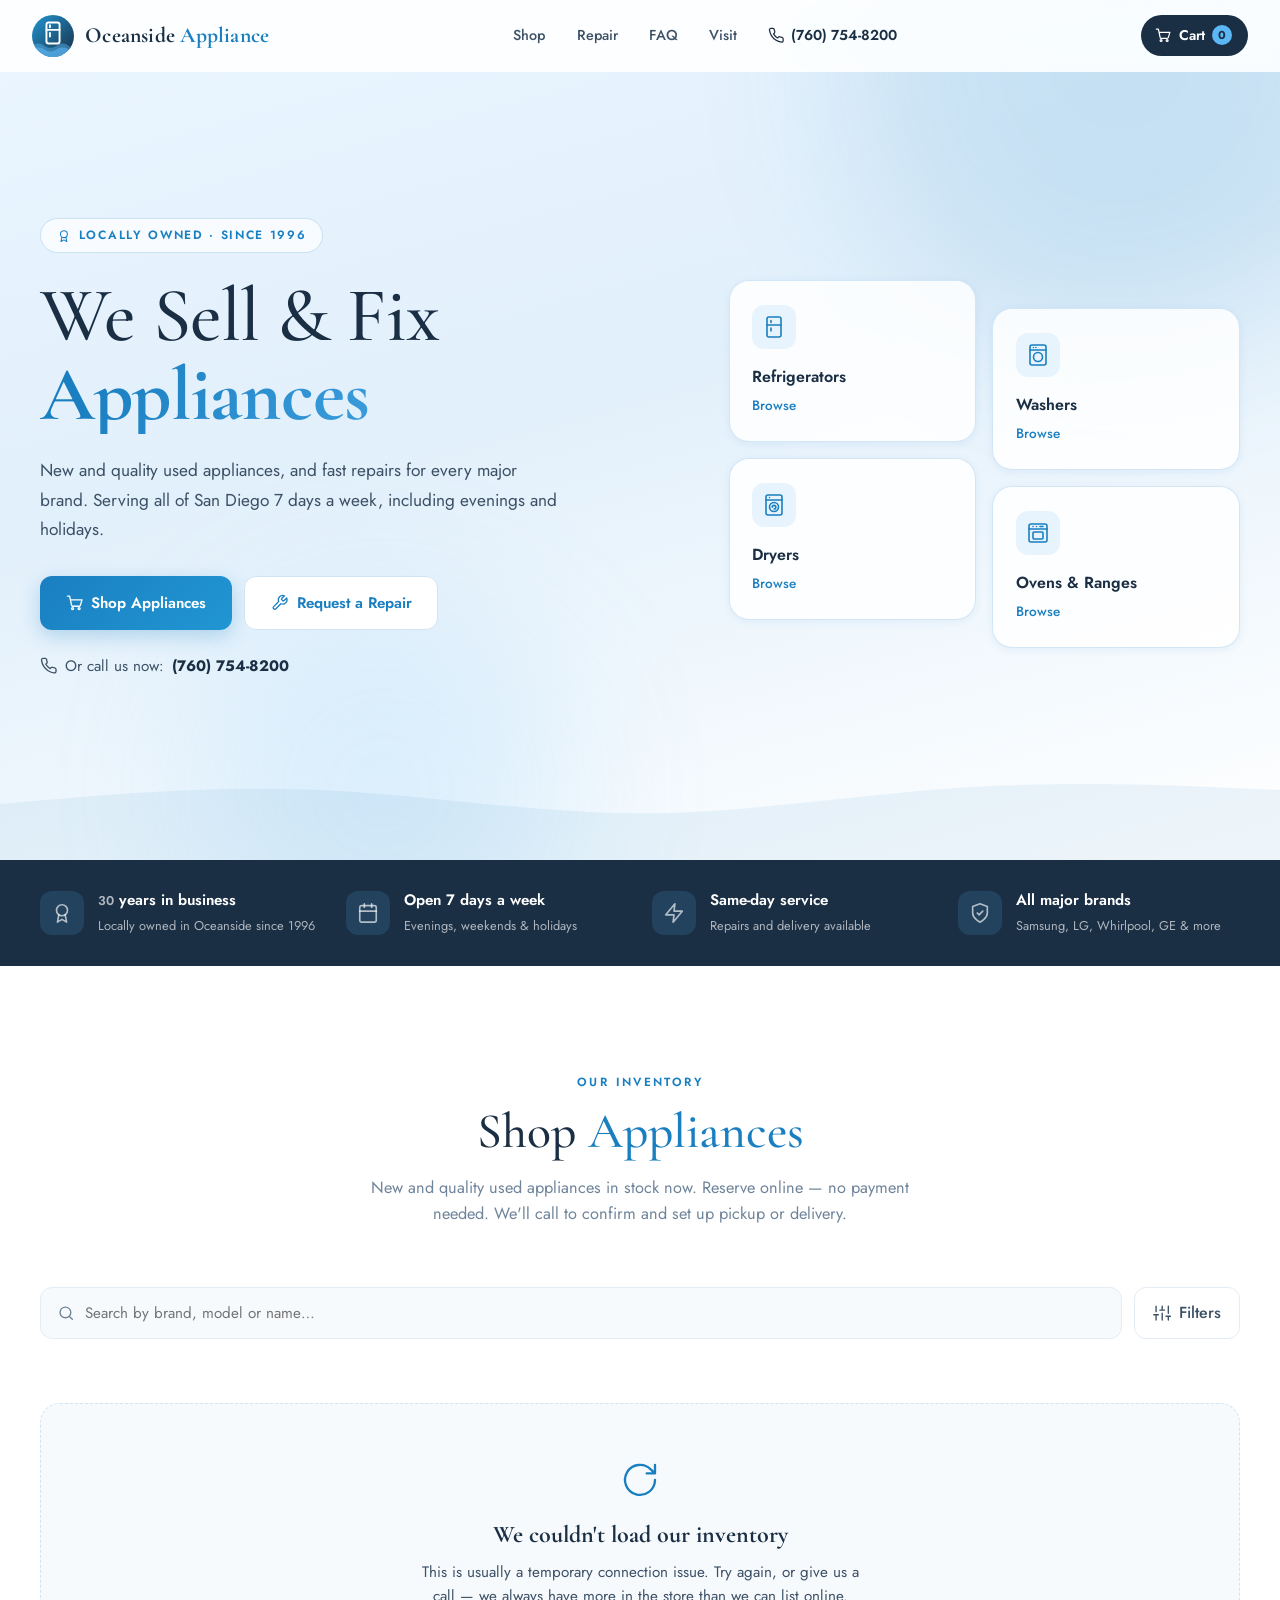
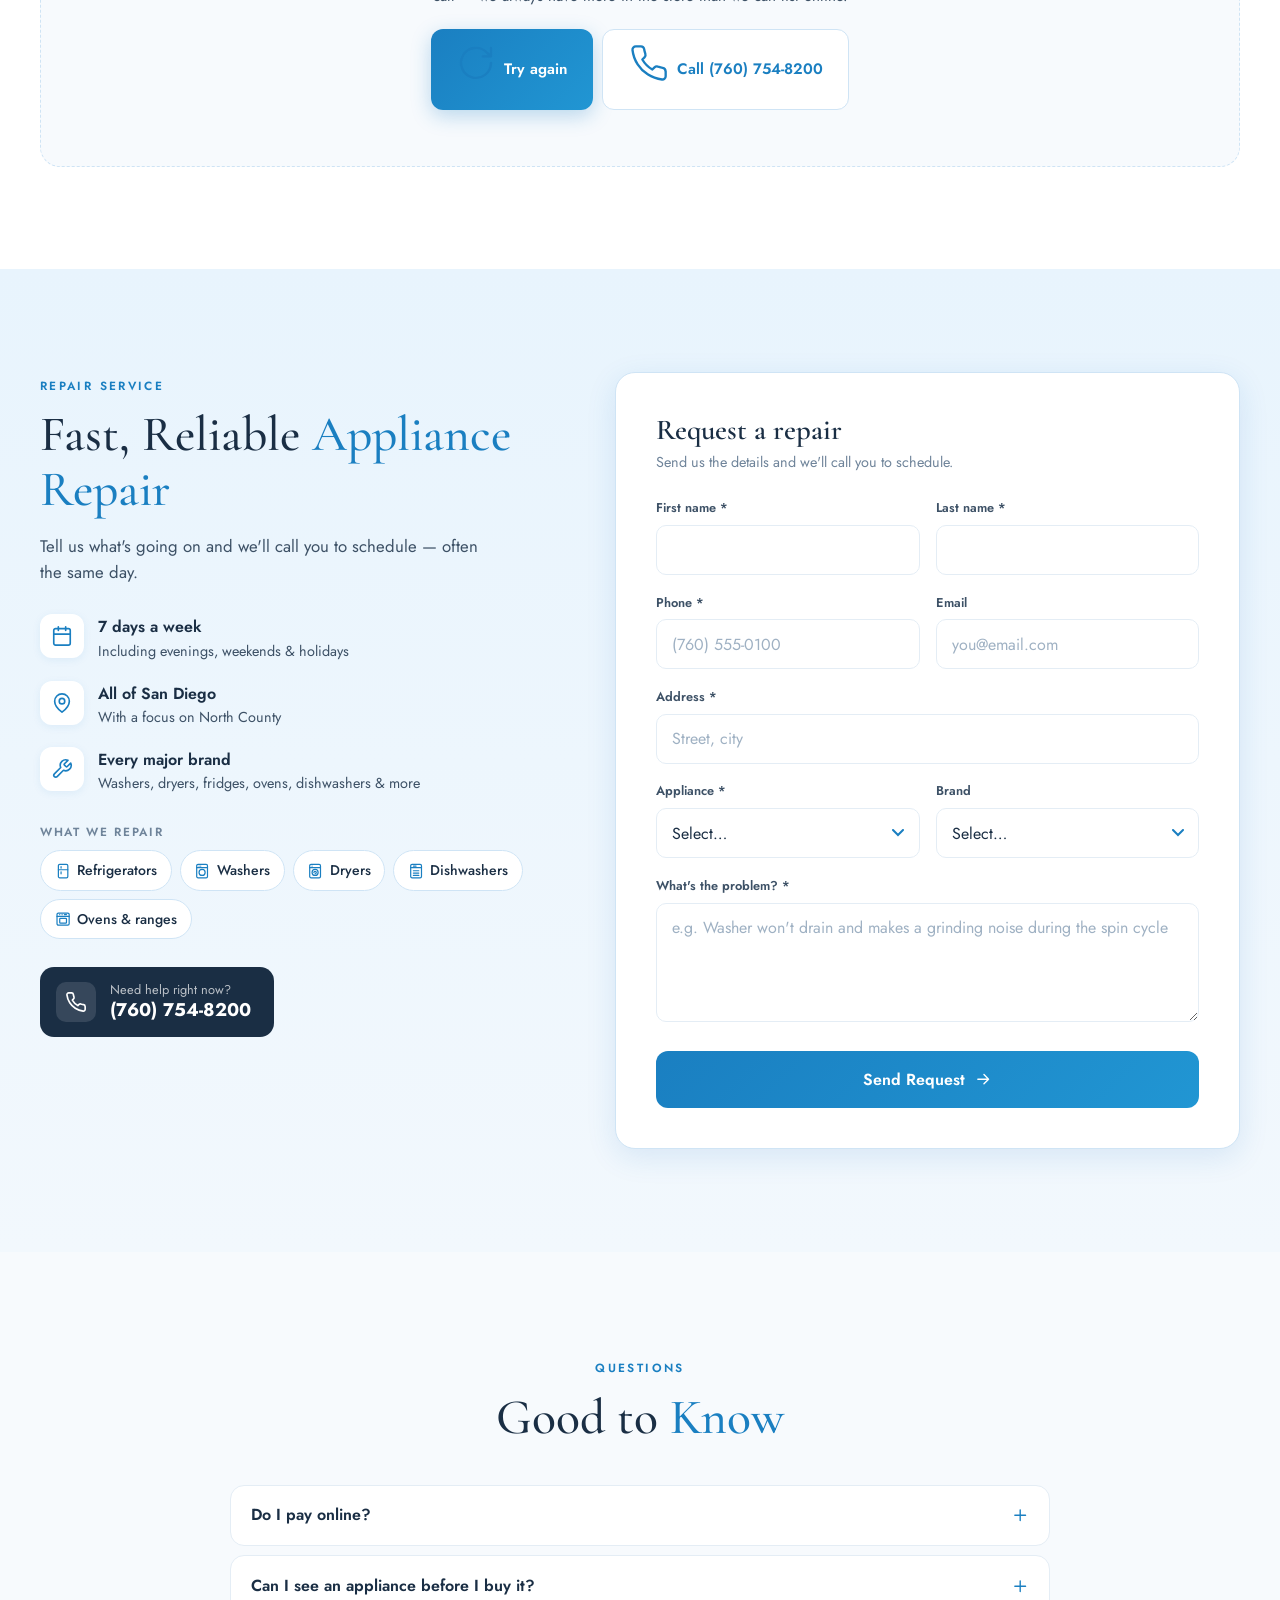
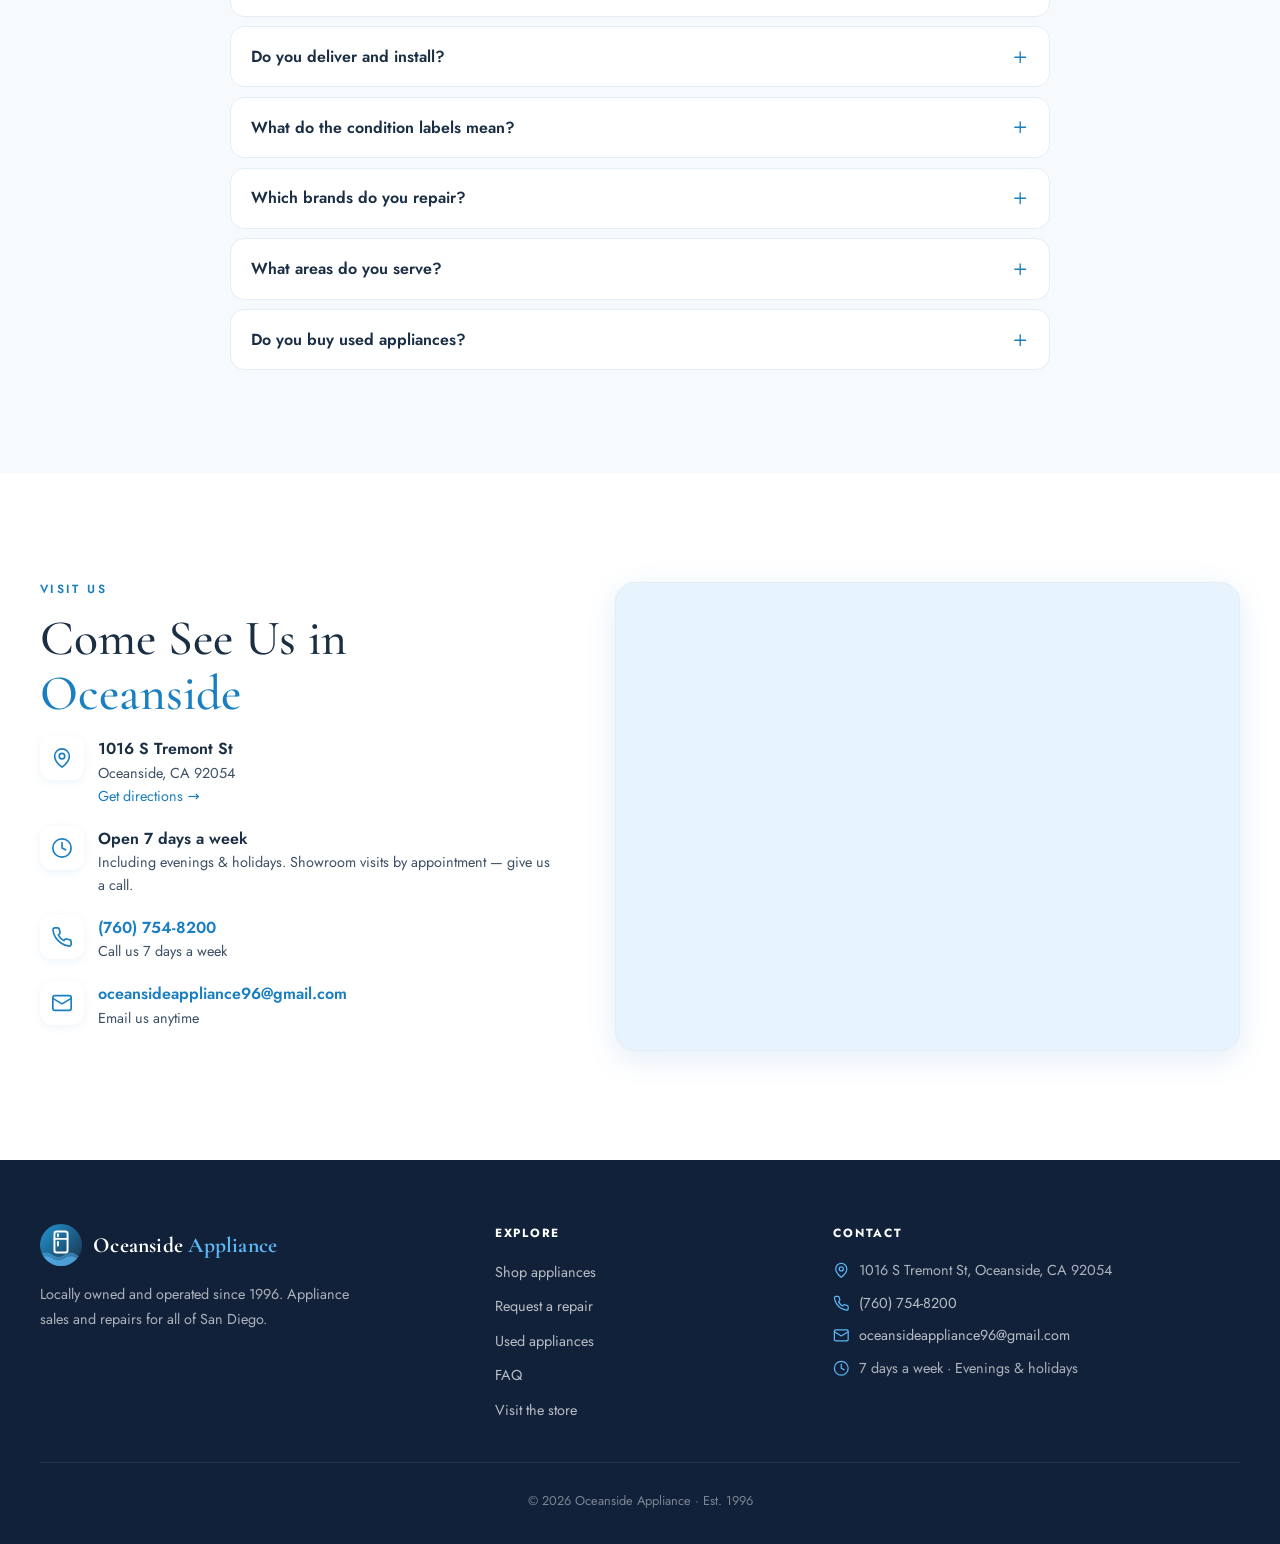
==== index.html @ 757b8179 "Separate inventory photos from website images; AI finds product images online - Products now have st" ====
<!DOCTYPE html>
<html lang="en">
<head>
  <meta charset="UTF-8" />
  <meta name="viewport" content="width=device-width, initial-scale=1.0, viewport-fit=cover" />
  <title>Oceanside Appliance — New &amp; Used Appliances and Appliance Repair in San Diego</title>
  <meta name="description" content="Locally owned since 1996. Oceanside Appliance sells new and quality used appliances and repairs all major brands. Serving all of San Diego 7 days a week, including evenings and holidays. Call (760) 754-8200." />
  <meta name="theme-color" content="#1a2e44" />
  <link rel="canonical" href="https://farhant6.github.io/oceanside-appliance/" />

  <!-- Social sharing previews -->
  <meta property="og:type" content="website" />
  <meta property="og:site_name" content="Oceanside Appliance" />
  <meta property="og:title" content="Oceanside Appliance — Appliance Sales &amp; Repair Since 1996" />
  <meta property="og:description" content="New &amp; used appliances and fast repairs for all major brands. Serving all of San Diego 7 days a week." />
  <meta property="og:url" content="https://farhant6.github.io/oceanside-appliance/" />
  <meta property="og:image" content="https://farhant6.github.io/oceanside-appliance/img/og-image.png" />
  <meta property="og:image:width" content="1200" />
  <meta property="og:image:height" content="630" />
  <meta name="twitter:card" content="summary_large_image" />

  <link rel="icon" type="image/svg+xml" href="img/favicon.svg" />
  <link rel="apple-touch-icon" href="img/apple-touch-icon.png" />

  <link rel="preconnect" href="https://fonts.googleapis.com" />
  <link rel="preconnect" href="https://fonts.gstatic.com" crossorigin />
  <link rel="preconnect" href="https://script.google.com" />
  <link rel="stylesheet" href="https://fonts.googleapis.com/css2?family=Cormorant+Garamond:wght@400;500;600;700&family=Jost:wght@400;500;600;700&display=swap" />
  <link rel="stylesheet" href="css/styles.css?v=6" />

  <script type="application/ld+json">
  {
    "@context": "https://schema.org",
    "@type": "LocalBusiness",
    "name": "Oceanside Appliance",
    "description": "New and used appliance sales and appliance repair for all major brands.",
    "url": "https://farhant6.github.io/oceanside-appliance/",
    "image": "https://farhant6.github.io/oceanside-appliance/img/og-image.png",
    "telephone": "+1-760-754-8200",
    "email": "oceansideappliance96@gmail.com",
    "foundingDate": "1996",
    "address": {
      "@type": "PostalAddress",
      "streetAddress": "1016 S Tremont St",
      "addressLocality": "Oceanside",
      "addressRegion": "CA",
      "postalCode": "92054",
      "addressCountry": "US"
    },
    "areaServed": { "@type": "AdministrativeArea", "name": "San Diego County, CA" },
    "priceRange": "$$"
  }
  </script>
</head>
<body>

<a class="skip-link" href="#products">Skip to shop</a>

<!-- ======== ICON SPRITE ======== -->
<svg xmlns="http://www.w3.org/2000/svg" style="display:none" aria-hidden="true">
  <defs>
    <symbol id="i-refrigerator" viewBox="0 0 24 24"><rect x="5" y="2" width="14" height="20" rx="2"/><path d="M5 10h14M9 5.5v2M9 13v3"/></symbol>
    <symbol id="i-washer" viewBox="0 0 24 24"><rect x="4" y="2" width="16" height="20" rx="2"/><path d="M4 7h16"/><circle cx="12" cy="14" r="4.5"/><path d="M7.5 4.5h.01M10 4.5h.01"/></symbol>
    <symbol id="i-dryer" viewBox="0 0 24 24"><rect x="4" y="2" width="16" height="20" rx="2"/><path d="M4 7h16"/><circle cx="12" cy="14" r="4.5"/><path d="M10.2 14.2a1.8 1.8 0 1 1 1.8 1.8M7.5 4.5h.01"/></symbol>
    <symbol id="i-dishwasher" viewBox="0 0 24 24"><rect x="4" y="2" width="16" height="20" rx="2"/><path d="M4 7h16M8 4.5h4M8 11.5h8M8 15h8M8 18.5h8"/></symbol>
    <symbol id="i-oven" viewBox="0 0 24 24"><rect x="3" y="3" width="18" height="18" rx="2"/><path d="M3 8h18"/><rect x="7" y="11" width="10" height="7" rx="1"/><path d="M7 5.5h.01M10.5 5.5h.01M14 5.5h3"/></symbol>
    <symbol id="i-microwave" viewBox="0 0 24 24"><rect x="2" y="5" width="20" height="14" rx="2"/><rect x="5" y="8" width="10" height="8" rx="1"/><path d="M18.5 9h.01M18.5 12h.01M18.5 15h.01"/></symbol>
    <symbol id="i-freezer" viewBox="0 0 24 24"><rect x="5" y="2" width="14" height="20" rx="2"/><path d="M12 8v8M8.5 10l7 4M15.5 10l-7 4"/></symbol>
    <symbol id="i-vacuum" viewBox="0 0 24 24"><circle cx="8" cy="17" r="4"/><path d="M12 17h3a3 3 0 0 0 3-3V3M18 3h3M4 21h8"/></symbol>
    <symbol id="i-other" viewBox="0 0 24 24"><path d="M21 8 12 3 3 8v8l9 5 9-5V8Z"/><path d="m3 8 9 5 9-5M12 13v8"/></symbol>
    <symbol id="i-all" viewBox="0 0 24 24"><rect x="3" y="3" width="7" height="7" rx="1.5"/><rect x="14" y="3" width="7" height="7" rx="1.5"/><rect x="3" y="14" width="7" height="7" rx="1.5"/><rect x="14" y="14" width="7" height="7" rx="1.5"/></symbol>
    <symbol id="i-cart" viewBox="0 0 24 24"><circle cx="9" cy="20" r="1.4"/><circle cx="18" cy="20" r="1.4"/><path d="M2 3h3l2.6 12.2a2 2 0 0 0 2 1.6h8.2a2 2 0 0 0 2-1.5L22 8H6.2"/></symbol>
    <symbol id="i-phone" viewBox="0 0 24 24"><path d="M22 16.9v3a2 2 0 0 1-2.2 2 19.8 19.8 0 0 1-8.6-3.1 19.5 19.5 0 0 1-6-6A19.8 19.8 0 0 1 2.1 4.2 2 2 0 0 1 4.1 2h3a2 2 0 0 1 2 1.7c.1 1 .4 1.9.7 2.8a2 2 0 0 1-.5 2.1L8 9.9a16 16 0 0 0 6 6l1.3-1.3a2 2 0 0 1 2.1-.4c.9.3 1.8.6 2.8.7a2 2 0 0 1 1.7 2Z"/></symbol>
    <symbol id="i-pin" viewBox="0 0 24 24"><path d="M20 10c0 6-8 12-8 12S4 16 4 10a8 8 0 0 1 16 0Z"/><circle cx="12" cy="10" r="3"/></symbol>
    <symbol id="i-clock" viewBox="0 0 24 24"><circle cx="12" cy="12" r="10"/><path d="M12 6v6l4 2"/></symbol>
    <symbol id="i-mail" viewBox="0 0 24 24"><rect x="2" y="4" width="20" height="16" rx="2"/><path d="m22 7-10 6L2 7"/></symbol>
    <symbol id="i-wrench" viewBox="0 0 24 24"><path d="M14.7 6.3a1 1 0 0 0 0 1.4l1.6 1.6a1 1 0 0 0 1.4 0l3.8-3.8a6 6 0 0 1-7.9 7.9l-6.9 6.9a2.1 2.1 0 0 1-3-3l6.9-6.9a6 6 0 0 1 7.9-7.9l-3.8 3.8Z"/></symbol>
    <symbol id="i-truck" viewBox="0 0 24 24"><path d="M10 17h4V5H2v12h3M14 9h4l4 4v4h-2"/><circle cx="7.5" cy="17.5" r="2"/><circle cx="17.5" cy="17.5" r="2"/></symbol>
    <symbol id="i-store" viewBox="0 0 24 24"><path d="M3 9 4.5 4h15L21 9M3 9v11h18V9M3 9h18M9 20v-6h6v6"/></symbol>
    <symbol id="i-check" viewBox="0 0 24 24"><path d="M20 6 9 17l-5-5"/></symbol>
    <symbol id="i-check-circle" viewBox="0 0 24 24"><circle cx="12" cy="12" r="10"/><path d="m8 12.5 2.5 2.5L16 9.5"/></symbol>
    <symbol id="i-eye" viewBox="0 0 24 24"><path d="M2 12s3.5-7 10-7 10 7 10 7-3.5 7-10 7S2 12 2 12Z"/><circle cx="12" cy="12" r="3"/></symbol>
    <symbol id="i-shield" viewBox="0 0 24 24"><path d="M12 22s8-4 8-10V5l-8-3-8 3v7c0 6 8 10 8 10Z"/><path d="m9 12 2 2 4-4"/></symbol>
    <symbol id="i-bolt" viewBox="0 0 24 24"><path d="M13 2 3 14h9l-1 8 10-12h-9l1-8Z"/></symbol>
    <symbol id="i-calendar" viewBox="0 0 24 24"><rect x="3" y="4" width="18" height="18" rx="2"/><path d="M16 2v4M8 2v4M3 10h18"/></symbol>
    <symbol id="i-cash" viewBox="0 0 24 24"><rect x="2" y="6" width="20" height="12" rx="2"/><circle cx="12" cy="12" r="2.5"/><path d="M6 12h.01M18 12h.01"/></symbol>
    <symbol id="i-home" viewBox="0 0 24 24"><path d="m3 10 9-7 9 7v10a2 2 0 0 1-2 2H5a2 2 0 0 1-2-2V10Z"/><path d="M9 22V12h6v10"/></symbol>
    <symbol id="i-arrow-right" viewBox="0 0 24 24"><path d="M5 12h14M13 6l6 6-6 6"/></symbol>
    <symbol id="i-arrow-left" viewBox="0 0 24 24"><path d="M19 12H5M11 6l-6 6 6 6"/></symbol>
    <symbol id="i-x" viewBox="0 0 24 24"><path d="M18 6 6 18M6 6l12 12"/></symbol>
    <symbol id="i-plus" viewBox="0 0 24 24"><path d="M12 5v14M5 12h14"/></symbol>
    <symbol id="i-minus" viewBox="0 0 24 24"><path d="M5 12h14"/></symbol>
    <symbol id="i-trash" viewBox="0 0 24 24"><path d="M3 6h18M8 6V4h8v2M19 6l-1 14a2 2 0 0 1-2 2H8a2 2 0 0 1-2-2L5 6"/></symbol>
    <symbol id="i-search" viewBox="0 0 24 24"><circle cx="11" cy="11" r="7"/><path d="m20 20-3.5-3.5"/></symbol>
    <symbol id="i-sliders" viewBox="0 0 24 24"><path d="M4 21v-7M4 10V3M12 21v-9M12 8V3M20 21v-5M20 12V3M1 14h6M9 8h6M17 16h6"/></symbol>
    <symbol id="i-lock" viewBox="0 0 24 24"><rect x="4" y="11" width="16" height="11" rx="2"/><path d="M8 11V7a4 4 0 0 1 8 0v4"/></symbol>
    <symbol id="i-alert" viewBox="0 0 24 24"><circle cx="12" cy="12" r="10"/><path d="M12 8v4M12 16h.01"/></symbol>
    <symbol id="i-refresh" viewBox="0 0 24 24"><path d="M21 12a9 9 0 1 1-2.6-6.4L21 8M21 3v5h-5"/></symbol>
    <symbol id="i-award" viewBox="0 0 24 24"><circle cx="12" cy="9" r="6"/><path d="m8.5 14-1.5 8 5-3 5 3-1.5-8"/></symbol>

    <symbol id="i-edit" viewBox="0 0 24 24"><path d="M12 20h9M16.5 3.5a2.1 2.1 0 0 1 3 3L7 19l-4 1 1-4Z"/></symbol>
    <symbol id="i-camera" viewBox="0 0 24 24"><path d="M14.5 4h-5L7 7H4a2 2 0 0 0-2 2v9a2 2 0 0 0 2 2h16a2 2 0 0 0 2-2V9a2 2 0 0 0-2-2h-3Z"/><circle cx="12" cy="13" r="3.5"/></symbol>
    <symbol id="i-copy" viewBox="0 0 24 24"><rect x="9" y="9" width="13" height="13" rx="2"/><path d="M5 15H4a2 2 0 0 1-2-2V4a2 2 0 0 1 2-2h9a2 2 0 0 1 2 2v1"/></symbol>
    <symbol id="i-tag" viewBox="0 0 24 24"><path d="M20.6 13.4 13.4 20.6a2 2 0 0 1-2.8 0L2 12V2h10l8.6 8.6a2 2 0 0 1 0 2.8Z"/><path d="M7 7h.01"/></symbol>
    <symbol id="i-megaphone" viewBox="0 0 24 24"><path d="m3 11 18-5v12L3 14v-3ZM11.6 16.8a3 3 0 1 1-5.8-1.6"/></symbol>
    <symbol id="i-chart" viewBox="0 0 24 24"><path d="M3 3v18h18M7 16v-4M12 16V8M17 16v-7"/></symbol>
    <symbol id="i-dollar" viewBox="0 0 24 24"><path d="M12 2v20M17 5H9.5a3.5 3.5 0 0 0 0 7h5a3.5 3.5 0 0 1 0 7H6"/></symbol>
    <symbol id="i-book" viewBox="0 0 24 24"><path d="M4 19.5A2.5 2.5 0 0 1 6.5 17H20V2H6.5A2.5 2.5 0 0 0 4 4.5v15ZM4 19.5A2.5 2.5 0 0 0 6.5 22H20v-5"/></symbol>
    <symbol id="i-external" viewBox="0 0 24 24"><path d="M15 3h6v6M10 14 21 3M18 13v6a2 2 0 0 1-2 2H5a2 2 0 0 1-2-2V8a2 2 0 0 1 2-2h6"/></symbol>
    <symbol id="i-download" viewBox="0 0 24 24"><path d="M21 15v4a2 2 0 0 1-2 2H5a2 2 0 0 1-2-2v-4M7 10l5 5 5-5M12 15V3"/></symbol>
    <symbol id="i-share" viewBox="0 0 24 24"><circle cx="18" cy="5" r="3"/><circle cx="6" cy="12" r="3"/><circle cx="18" cy="19" r="3"/><path d="m8.6 13.5 6.8 4M15.4 6.5l-6.8 4"/></symbol>
    <symbol id="i-file" viewBox="0 0 24 24"><path d="M14 2H6a2 2 0 0 0-2 2v16a2 2 0 0 0 2 2h12a2 2 0 0 0 2-2V8Z"/><path d="M14 2v6h6M8 13h8M8 17h5"/></symbol>
    <symbol id="i-chevron-left" viewBox="0 0 24 24"><path d="m15 18-6-6 6-6"/></symbol>
    <symbol id="i-chevron-right" viewBox="0 0 24 24"><path d="m9 18 6-6-6-6"/></symbol>
    <symbol id="i-user" viewBox="0 0 24 24"><circle cx="12" cy="8" r="4"/><path d="M4 21a8 8 0 0 1 16 0"/></symbol>
    <symbol id="i-help" viewBox="0 0 24 24"><circle cx="12" cy="12" r="10"/><path d="M9.1 9a3 3 0 0 1 5.8 1c0 2-3 3-3 3M12 17h.01"/></symbol>
  </defs>
</svg>

<!-- ======== NAVBAR ======== -->
<header class="navbar" id="navbar">
  <a href="#home" class="nav-logo" aria-label="Oceanside Appliance — home">
    <span class="logo-mark" aria-hidden="true"></span>
    <span class="nav-logo-text">Oceanside <span>Appliance</span></span>
  </a>
  <nav aria-label="Main">
    <ul class="nav-links" id="navLinks">
      <li><a href="#products">Shop</a></li>
      <li><a href="#repair">Repair</a></li>
      <li><a href="#faq">FAQ</a></li>
      <li><a href="#visit">Visit</a></li>
      <li class="nav-phone"><a href="tel:+17607548200"><svg class="ic"><use href="#i-phone"/></svg>(760) 754-8200</a></li>
    </ul>
  </nav>
  <div class="nav-actions">
    <button class="nav-cart" id="cartNavBtn" type="button" aria-label="Open cart">
      <svg class="ic"><use href="#i-cart"/></svg><span class="nav-cart-label">Cart</span>
      <span class="cart-count" id="cartCountNav" aria-live="polite">0</span>
    </button>
    <button class="hamburger" id="hamburger" type="button" aria-label="Open menu" aria-expanded="false" aria-controls="navLinks">
      <span></span><span></span><span></span>
    </button>
  </div>
</header>

<main>
<!-- ======== HERO ======== -->
<section class="hero" id="home">
  <div class="hero-bg" aria-hidden="true">
    <div class="orb orb-1"></div>
    <div class="orb orb-2"></div>
    <svg class="wave" viewBox="0 0 1440 320" preserveAspectRatio="none"><path d="M0,192L60,181.3C120,171,240,149,360,160C480,171,600,213,720,213.3C840,213,960,171,1080,154.7C1200,139,1320,149,1380,154.7L1440,160L1440,320L0,320Z"/></svg>
  </div>

  <div class="hero-content">
    <div class="hero-text">
      <div class="hero-badge"><svg class="ic"><use href="#i-award"/></svg>Locally owned · Since 1996</div>
      <h1 class="hero-title">We Sell &amp; Fix <strong>Appliances</strong></h1>
      <p class="hero-subtitle">New and quality used appliances, and fast repairs for every major brand. Serving all of San Diego 7 days a week, including evenings and holidays.</p>
      <div class="hero-actions">
        <a href="#products" class="btn-primary"><svg class="ic"><use href="#i-cart"/></svg>Shop Appliances</a>
        <a href="#repair" class="btn-outline"><svg class="ic"><use href="#i-wrench"/></svg>Request a Repair</a>
      </div>
      <a class="hero-call" href="tel:+17607548200"><svg class="ic"><use href="#i-phone"/></svg>Or call us now: <strong>(760) 754-8200</strong></a>
    </div>

    <div class="hero-visual" id="heroCategories" aria-label="Popular categories">
      <button type="button" class="hero-cat" data-cat="refrigerator"><svg class="ic"><use href="#i-refrigerator"/></svg><span class="name">Refrigerators</span><span class="price" data-from="refrigerator">Browse</span></button>
      <button type="button" class="hero-cat" data-cat="washer"><svg class="ic"><use href="#i-washer"/></svg><span class="name">Washers</span><span class="price" data-from="washer">Browse</span></button>
      <button type="button" class="hero-cat" data-cat="dryer"><svg class="ic"><use href="#i-dryer"/></svg><span class="name">Dryers</span><span class="price" data-from="dryer">Browse</span></button>
      <button type="button" class="hero-cat" data-cat="oven"><svg class="ic"><use href="#i-oven"/></svg><span class="name">Ovens &amp; Ranges</span><span class="price" data-from="oven">Browse</span></button>
    </div>
  </div>
</section>

<!-- ======== TRUST STRIP ======== -->
<section class="trust" aria-label="Why Oceanside Appliance">
  <div class="trust-inner">
    <div class="trust-item reveal"><span class="trust-icon"><svg class="ic"><use href="#i-award"/></svg></span><div><strong><span data-years>30</span> years in business</strong><span>Locally owned in Oceanside since 1996</span></div></div>
    <div class="trust-item reveal"><span class="trust-icon"><svg class="ic"><use href="#i-calendar"/></svg></span><div><strong>Open 7 days a week</strong><span>Evenings, weekends &amp; holidays</span></div></div>
    <div class="trust-item reveal"><span class="trust-icon"><svg class="ic"><use href="#i-bolt"/></svg></span><div><strong>Same-day service</strong><span>Repairs and delivery available</span></div></div>
    <div class="trust-item reveal"><span class="trust-icon"><svg class="ic"><use href="#i-shield"/></svg></span><div><strong>All major brands</strong><span>Samsung, LG, Whirlpool, GE &amp; more</span></div></div>
  </div>
</section>

<!-- ======== PRODUCTS ======== -->
<section class="section" id="products" aria-labelledby="shopTitle">
  <div class="section-inner">
    <div class="section-header reveal">
      <div class="section-tag">Our Inventory</div>
      <h2 class="section-title" id="shopTitle">Shop <span>Appliances</span></h2>
      <p class="section-sub">New and quality used appliances in stock now. Reserve online — no payment needed. We'll call to confirm and set up pickup or delivery.</p>
    </div>

    <div class="shop-toolbar">
      <div class="category-chips" id="categoryChips" role="tablist" aria-label="Appliance type"></div>

      <div class="shop-controls">
        <label class="search-box">
          <svg class="ic"><use href="#i-search"/></svg>
          <span class="sr-only">Search appliances</span>
          <input type="search" id="searchInput" placeholder="Search by brand, model or name…" autocomplete="off" />
        </label>
        <button type="button" class="filter-toggle" id="filterToggle" aria-expanded="false" aria-controls="filterPanel">
          <svg class="ic"><use href="#i-sliders"/></svg>Filters<span class="filter-badge" id="filterBadge" hidden></span>
        </button>
      </div>

      <div class="filter-panel" id="filterPanel">
        <div class="filter-group">
          <label for="filterBrand">Brand</label>
          <select class="filter-select" id="filterBrand"><option value="">All brands</option></select>
        </div>
        <div class="filter-group">
          <label for="filterCondition">Condition</label>
          <select class="filter-select" id="filterCondition">
            <option value="">New &amp; used</option>
            <option value="new">New only</option>
            <option value="used">Used only</option>
          </select>
        </div>
        <div class="filter-group">
          <label for="filterPrice">Price</label>
          <select class="filter-select" id="filterPrice">
            <option value="">Any price</option>
            <option value="0-300">Under $300</option>
            <option value="300-700">$300 – $700</option>
            <option value="700-1200">$700 – $1,200</option>
            <option value="1200-999999">Over $1,200</option>
          </select>
        </div>
        <div class="filter-group">
          <label for="filterSort">Sort by</label>
          <select class="filter-select" id="filterSort">
            <option value="default">Featured</option>
            <option value="price-asc">Price: low to high</option>
            <option value="price-desc">Price: high to low</option>
            <option value="name-asc">Name: A–Z</option>
          </select>
        </div>
        <button type="button" class="filter-reset" id="filterResetBtn"><svg class="ic"><use href="#i-x"/></svg>Clear all</button>
      </div>
    </div>

    <div class="results-count" id="resultsCount" aria-live="polite"></div>
    <div class="products-grid" id="productsGrid"></div>
  </div>
</section>

<!-- ======== REPAIR / SELL ======== -->
<section class="section" id="repair" aria-labelledby="repairTitle">
  <div class="section-inner repair-layout">
    <div class="repair-intro reveal">
      <div class="section-tag">Repair Service</div>
      <h2 class="section-title" id="repairTitle">Fast, Reliable <span>Appliance Repair</span></h2>
      <p class="repair-lead">Tell us what's going on and we'll call you to schedule — often the same day.</p>
      <ul class="repair-points">
        <li><span class="trust-icon"><svg class="ic"><use href="#i-calendar"/></svg></span><div><strong>7 days a week</strong>Including evenings, weekends &amp; holidays</div></li>
        <li><span class="trust-icon"><svg class="ic"><use href="#i-pin"/></svg></span><div><strong>All of San Diego</strong>With a focus on North County</div></li>
        <li><span class="trust-icon"><svg class="ic"><use href="#i-wrench"/></svg></span><div><strong>Every major brand</strong>Washers, dryers, fridges, ovens, dishwashers &amp; more</div></li>
      </ul>
      <div class="service-links">
        <div class="service-links-title">What we repair</div>
        <a href="services/refrigerator-repair.html"><svg class="ic"><use href="#i-refrigerator"/></svg>Refrigerators</a>
        <a href="services/washer-repair.html"><svg class="ic"><use href="#i-washer"/></svg>Washers</a>
        <a href="services/dryer-repair.html"><svg class="ic"><use href="#i-dryer"/></svg>Dryers</a>
        <a href="services/dishwasher-repair.html"><svg class="ic"><use href="#i-dishwasher"/></svg>Dishwashers</a>
        <a href="services/oven-range-repair.html"><svg class="ic"><use href="#i-oven"/></svg>Ovens &amp; ranges</a>
      </div>
      <a class="repair-call" href="tel:+17607548200"><svg class="ic"><use href="#i-phone"/></svg><span>Need help right now?<strong>(760) 754-8200</strong></span></a>
    </div>

    <div class="repair-form-card reveal">
      <div id="repairFormContent">
        <div class="form-title">Request a repair</div>
        <p class="form-subtitle">Send us the details and we'll call you to schedule.</p>

        <form id="repairForm" novalidate>
          <input type="hidden" name="requestType" value="Repair" />

          <div class="form-row">
            <div class="form-group">
              <label for="rf-firstName">First name *</label>
              <input id="rf-firstName" type="text" name="firstName" autocomplete="given-name" required />
            </div>
            <div class="form-group">
              <label for="rf-lastName">Last name *</label>
              <input id="rf-lastName" type="text" name="lastName" autocomplete="family-name" required />
            </div>
          </div>
          <div class="form-row">
            <div class="form-group">
              <label for="rf-phone">Phone *</label>
              <input id="rf-phone" type="tel" name="phone" inputmode="tel" autocomplete="tel" placeholder="(760) 555-0100" required data-phone />
            </div>
            <div class="form-group">
              <label for="rf-email">Email</label>
              <input id="rf-email" type="email" name="email" autocomplete="email" placeholder="you@email.com" />
            </div>
          </div>
          <div class="form-group">
            <label for="rf-address">Address *</label>
            <input id="rf-address" type="text" name="address" autocomplete="street-address" placeholder="Street, city" required />
          </div>
          <div class="form-row">
            <div class="form-group">
              <label for="rf-type">Appliance *</label>
              <select id="rf-type" name="applianceType" required>
                <option value="">Select…</option>
                <option value="refrigerator">Refrigerator</option>
                <option value="washer">Washer</option>
                <option value="dryer">Dryer</option>
                <option value="dishwasher">Dishwasher</option>
                <option value="oven">Oven / Range</option>
                <option value="microwave">Microwave</option>
                <option value="freezer">Freezer</option>
                <option value="vacuum">Vacuum</option>
                <option value="other">Other</option>
              </select>
            </div>
            <div class="form-group">
              <label for="rf-brand">Brand</label>
              <select id="rf-brand" name="brand">
                <option value="">Select…</option>
                <option>Samsung</option><option>LG</option><option>Whirlpool</option><option>GE</option>
                <option>Maytag</option><option>Bosch</option><option>KitchenAid</option><option>Frigidaire</option>
                <option>Electrolux</option><option>Miele</option><option>Other</option>
              </select>
            </div>
          </div>
          <div class="form-group">
            <label for="rf-desc" id="rf-desc-label">What's the problem? *</label>
            <textarea id="rf-desc" name="description" rows="4" placeholder="e.g. Washer won't drain and makes a grinding noise during the spin cycle" required></textarea>
          </div>
          <div class="hp" aria-hidden="true"><label>Website<input type="text" name="website" tabindex="-1" autocomplete="off" /></label></div>
          <div class="form-error" id="repairError" role="alert" hidden></div>
          <button type="submit" class="btn-submit" id="repairSubmitBtn"><span>Send Request</span><svg class="ic"><use href="#i-arrow-right"/></svg></button>
        </form>
      </div>

      <div class="form-success" id="repairSuccess" tabindex="-1">
        <div class="success-icon"><svg class="ic"><use href="#i-check-circle"/></svg></div>
        <div class="success-title">Request received!</div>
        <p class="success-msg" id="repairSuccessMsg">Thanks! We'll call you shortly to schedule.</p>
        <button type="button" class="btn-outline" id="repairAgainBtn">Send another request</button>
      </div>
    </div>
  </div>
</section>

<!-- ======== FAQ ======== -->
<section class="section" id="faq" aria-labelledby="faqTitle">
  <div class="section-inner faq-layout">
    <div class="section-header reveal">
      <div class="section-tag">Questions</div>
      <h2 class="section-title" id="faqTitle">Good to <span>Know</span></h2>
    </div>
    <div class="faq-list reveal">
        <details class="faq-item"><summary>Do I pay online?<svg class="ic"><use href="#i-plus"/></svg></summary><div class="faq-a">No. Adding items to your cart and checking out reserves them — no payment is taken online. We call you to confirm the details, then you pay at pickup or delivery.</div></details>
        <details class="faq-item"><summary>Can I see an appliance before I buy it?<svg class="ic"><use href="#i-plus"/></svg></summary><div class="faq-a">Yes. Tap “See it in person” on any used appliance, or call us, and we'll set up a time to come by the store at 1016 S Tremont St.</div></details>
        <details class="faq-item"><summary>Do you deliver and install?<svg class="ic"><use href="#i-plus"/></svg></summary><div class="faq-a">Yes, delivery and installation are available by appointment. Choose “Delivery &amp; install” at checkout and we'll give you a quote when we call.</div></details>
        <details class="faq-item"><summary>What do the condition labels mean?<svg class="ic"><use href="#i-plus"/></svg></summary><div class="faq-a"><strong>New</strong> is sealed in the box. <strong>New (Open Box)</strong> is unused but the box has been opened. <strong>Used – Excellent / Good / Fair</strong> describe how the appliance looks — ask us about any specific item. <strong>For Parts</strong> is sold for parts only.</div></details>
        <details class="faq-item"><summary>Which brands do you repair?<svg class="ic"><use href="#i-plus"/></svg></summary><div class="faq-a">All major brands, including Samsung, LG, Whirlpool, GE, Maytag, Bosch, KitchenAid, Frigidaire and Electrolux. If you're not sure, just ask.</div></details>
        <details class="faq-item"><summary>What areas do you serve?<svg class="ic"><use href="#i-plus"/></svg></summary><div class="faq-a">All of San Diego County, with a focus on North County — Oceanside, Carlsbad, Vista, San Marcos, Escondido and nearby communities.</div></details>
        <details class="faq-item"><summary>Do you buy used appliances?<svg class="ic"><use href="#i-plus"/></svg></summary><div class="faq-a">Occasionally. Give us a call at <a href="tel:+17607548200">(760) 754-8200</a> with the brand, model and condition and we'll let you know.</div></details>
    </div>
  </div>
  <script type="application/ld+json">{"@context": "https://schema.org", "@type": "FAQPage", "mainEntity": [{"@type": "Question", "name": "Do I pay online?", "acceptedAnswer": {"@type": "Answer", "text": "No. Adding items to your cart and checking out reserves them — no payment is taken online. We call you to confirm the details, then you pay at pickup or delivery."}}, {"@type": "Question", "name": "Can I see an appliance before I buy it?", "acceptedAnswer": {"@type": "Answer", "text": "Yes. Tap \"See it in person\" on any used appliance, or call us, and we'll set up a time to come by the store at 1016 S Tremont St."}}, {"@type": "Question", "name": "Do you deliver and install?", "acceptedAnswer": {"@type": "Answer", "text": "Yes, delivery and installation are available by appointment. Choose \"Delivery & install\" at checkout and we'll give you a quote when we call."}}, {"@type": "Question", "name": "What do the condition labels mean?", "acceptedAnswer": {"@type": "Answer", "text": "New is sealed in the box. New (Open Box) is unused but the box has been opened. Used – Excellent / Good / Fair describe how the appliance looks — ask us about any specific item. For Parts is sold for parts only."}}, {"@type": "Question", "name": "Which brands do you repair?", "acceptedAnswer": {"@type": "Answer", "text": "All major brands, including Samsung, LG, Whirlpool, GE, Maytag, Bosch, KitchenAid, Frigidaire and Electrolux. If you're not sure, just ask."}}, {"@type": "Question", "name": "What areas do you serve?", "acceptedAnswer": {"@type": "Answer", "text": "All of San Diego County, with a focus on North County — Oceanside, Carlsbad, Vista, San Marcos, Escondido and nearby communities."}}, {"@type": "Question", "name": "Do you buy used appliances?", "acceptedAnswer": {"@type": "Answer", "text": "Occasionally. Give us a call at (760) 754-8200 with the brand, model and condition and we'll let you know."}}]}</script>
</section>

<!-- ======== VISIT ======== -->
<section class="section" id="visit" aria-labelledby="visitTitle">
  <div class="section-inner visit-layout">
    <div class="visit-info reveal">
      <div class="section-tag">Visit Us</div>
      <h2 class="section-title" id="visitTitle">Come See Us in <span>Oceanside</span></h2>
      <ul class="visit-list">
        <li><span class="trust-icon"><svg class="ic"><use href="#i-pin"/></svg></span><div><strong>1016 S Tremont St</strong>Oceanside, CA 92054<br /><a href="https://www.google.com/maps/dir/?api=1&amp;destination=1016+S+Tremont+St,+Oceanside,+CA+92054" target="_blank" rel="noopener">Get directions →</a></div></li>
        <li><span class="trust-icon"><svg class="ic"><use href="#i-clock"/></svg></span><div><strong>Open 7 days a week</strong>Including evenings &amp; holidays. Showroom visits by appointment — give us a call.</div></li>
        <li><span class="trust-icon"><svg class="ic"><use href="#i-phone"/></svg></span><div><strong><a href="tel:+17607548200">(760) 754-8200</a></strong>Call us 7 days a week</div></li>
        <li><span class="trust-icon"><svg class="ic"><use href="#i-mail"/></svg></span><div><strong><a href="mailto:oceansideappliance96@gmail.com">oceansideappliance96@gmail.com</a></strong>Email us anytime</div></li>
      </ul>
    </div>
    <div class="map-card reveal">
      <iframe title="Map to Oceanside Appliance, 1016 S Tremont St" src="https://maps.google.com/maps?q=1016%20S%20Tremont%20St%2C%20Oceanside%2C%20CA%2092054&amp;z=15&amp;output=embed" loading="lazy" referrerpolicy="no-referrer-when-downgrade"></iframe>
    </div>
  </div>
</section>
</main>

<!-- ======== FOOTER ======== -->
<footer class="footer" id="contact">
  <div class="footer-grid">
    <div class="footer-brand">
      <a href="#home" class="nav-logo">
        <span class="logo-mark" aria-hidden="true"></span>
        <span class="nav-logo-text">Oceanside <span>Appliance</span></span>
      </a>
      <p class="footer-desc">Locally owned and operated since 1996. Appliance sales and repairs for all of San Diego.</p>
    </div>
    <div>
      <div class="footer-col-title">Explore</div>
      <ul class="footer-links">
        <li><a href="#products">Shop appliances</a></li>
        <li><a href="#repair">Request a repair</a></li>
        <li><a href="services/used-appliances.html">Used appliances</a></li>
        <li><a href="#faq">FAQ</a></li>
        <li><a href="#visit">Visit the store</a></li>
      </ul>
    </div>
    <div class="footer-contact">
      <div class="footer-col-title">Contact</div>
      <p><svg class="ic"><use href="#i-pin"/></svg>1016 S Tremont St, Oceanside, CA 92054</p>
      <p><svg class="ic"><use href="#i-phone"/></svg><a href="tel:+17607548200">(760) 754-8200</a></p>
      <p><svg class="ic"><use href="#i-mail"/></svg><a href="mailto:oceansideappliance96@gmail.com">oceansideappliance96@gmail.com</a></p>
      <p><svg class="ic"><use href="#i-clock"/></svg>7 days a week · Evenings &amp; holidays</p>
    </div>
  </div>
  <div class="footer-bottom">© <span data-year>2026</span> Oceanside Appliance · Est. 1996</div>
</footer>

<!-- ======== MOBILE ACTION BAR ======== -->
<nav class="mobile-bar" aria-label="Quick actions">
  <a href="tel:+17607548200"><svg class="ic"><use href="#i-phone"/></svg>Call</a>
  <a href="#repair"><svg class="ic"><use href="#i-wrench"/></svg>Repair</a>
  <a href="#products"><svg class="ic"><use href="#i-store"/></svg>Shop</a>
  <button type="button" id="mobileCartBtn"><svg class="ic"><use href="#i-cart"/></svg>Cart<span class="cart-count" id="cartCountMobile">0</span></button>
</nav>

<!-- ======== CART ======== -->
<div class="cart-overlay" id="cartOverlay"></div>
<aside class="cart-sidebar" id="cartSidebar" role="dialog" aria-modal="true" aria-labelledby="cartTitle" aria-hidden="true">
  <div class="cart-header">
    <div class="cart-title" id="cartTitle">Your Cart</div>
    <button class="icon-btn" type="button" id="cartCloseBtn" aria-label="Close cart"><svg class="ic"><use href="#i-x"/></svg></button>
  </div>
  <div class="cart-items" id="cartItems"></div>
  <div class="cart-footer" id="cartFooter">
    <div class="cart-total">
      <span class="cart-total-label">Subtotal</span>
      <span class="cart-total-amount" id="cartTotal">$0</span>
    </div>
    <p class="cart-note"><svg class="ic"><use href="#i-lock"/></svg>No payment now — we'll call to confirm.</p>
    <button class="btn-checkout" type="button" id="checkoutBtn">Reserve These Items <svg class="ic"><use href="#i-arrow-right"/></svg></button>
  </div>
</aside>

<!-- ======== PRODUCT MODAL ======== -->
<div class="modal-overlay" id="modalOverlay">
  <div class="modal product-modal" role="dialog" aria-modal="true" aria-labelledby="modalTitle">
    <button class="icon-btn modal-x" type="button" data-close aria-label="Close"><svg class="ic"><use href="#i-x"/></svg></button>
    <div class="modal-body" id="modalBody"></div>
  </div>
</div>

<!-- ======== VIEW IN PERSON MODAL ======== -->
<div class="modal-overlay" id="viewOverlay">
  <div class="modal small-modal" role="dialog" aria-modal="true" aria-labelledby="viewTitle">
    <button class="icon-btn modal-x" type="button" data-close aria-label="Close"><svg class="ic"><use href="#i-x"/></svg></button>
    <div class="modal-body">
      <div id="viewFormContent">
        <div class="modal-kicker"><svg class="ic"><use href="#i-eye"/></svg>See it in person</div>
        <h2 class="modal-title" id="viewTitle">Schedule a Viewing</h2>
        <p class="modal-sub">We'll reach out to set up a time that works for you.</p>
        <div class="view-product" id="viewProduct"></div>
        <form id="viewForm" novalidate>
          <div class="form-group">
            <label for="vip-name">Your name *</label>
            <input id="vip-name" name="name" type="text" autocomplete="name" required />
          </div>
          <div class="form-row">
            <div class="form-group">
              <label for="vip-phone">Phone *</label>
              <input id="vip-phone" name="phone" type="tel" inputmode="tel" autocomplete="tel" placeholder="(760) 555-0100" required data-phone />
            </div>
            <div class="form-group">
              <label for="vip-email">Email</label>
              <input id="vip-email" name="email" type="email" autocomplete="email" />
            </div>
          </div>
          <div class="form-group">
            <label for="vip-time">Best time to reach you</label>
            <input id="vip-time" name="preferredTime" type="text" placeholder="e.g. Weekday mornings, after 3pm" />
          </div>
          <div class="hp" aria-hidden="true"><label>Website<input type="text" name="website" tabindex="-1" autocomplete="off" /></label></div>
          <div class="form-error" id="viewError" role="alert" hidden></div>
          <button type="submit" class="btn-submit" id="viewSubmitBtn"><span>Request a Viewing</span><svg class="ic"><use href="#i-arrow-right"/></svg></button>
          <p class="fine-print">No commitment — just a chance to see it before you buy.</p>
        </form>
      </div>
      <div class="form-success" id="viewSuccess" tabindex="-1">
        <div class="success-icon"><svg class="ic"><use href="#i-check-circle"/></svg></div>
        <div class="success-title">Request sent!</div>
        <p class="success-msg">We'll reach out soon to schedule your viewing.</p>
        <button type="button" class="btn-primary" data-close>Done</button>
      </div>
    </div>
  </div>
</div>

<!-- ======== CHECKOUT MODAL ======== -->
<div class="modal-overlay checkout-overlay" id="checkoutOverlay">
  <div class="checkout-modal" id="checkoutModal" role="dialog" aria-modal="true" aria-labelledby="checkoutStepLabel">
    <div class="checkout-header">
      <div class="checkout-step-label" id="checkoutStepLabel">Your Information</div>
      <button class="icon-btn" type="button" data-close aria-label="Close checkout"><svg class="ic"><use href="#i-x"/></svg></button>
    </div>

    <ol class="checkout-steps" aria-label="Checkout progress">
      <li class="checkout-step active" id="step-dot-1"><span class="step-dot">1</span><span class="step-name">Details</span></li>
      <li class="step-line" aria-hidden="true"></li>
      <li class="checkout-step" id="step-dot-2"><span class="step-dot">2</span><span class="step-name">Review</span></li>
      <li class="step-line" aria-hidden="true"></li>
      <li class="checkout-step" id="step-dot-3"><span class="step-dot">3</span><span class="step-name">Done</span></li>
    </ol>

    <!-- Step 1 -->
    <form class="checkout-body" id="checkoutStep1" novalidate>
      <div class="checkout-two-col">
        <div class="checkout-form-section">
          <div class="checkout-section-title">Contact information</div>
          <div class="form-row">
            <div class="form-group">
              <label for="co-firstName">First name *</label>
              <input type="text" id="co-firstName" autocomplete="given-name" required />
            </div>
            <div class="form-group">
              <label for="co-lastName">Last name *</label>
              <input type="text" id="co-lastName" autocomplete="family-name" required />
            </div>
          </div>
          <div class="form-row">
            <div class="form-group">
              <label for="co-phone">Phone *</label>
              <input type="tel" id="co-phone" inputmode="tel" autocomplete="tel" placeholder="(760) 555-0100" required data-phone />
            </div>
            <div class="form-group">
              <label for="co-email">Email *</label>
              <input type="email" id="co-email" autocomplete="email" placeholder="you@email.com" required />
            </div>
          </div>

          <div class="checkout-section-title">Pickup or delivery?</div>
          <div class="delivery-options">
            <label class="delivery-option">
              <input type="radio" name="fulfillment" value="pickup" checked />
              <span class="delivery-option-card">
                <svg class="ic"><use href="#i-store"/></svg>
                <span><span class="delivery-option-title">Store pickup</span><span class="delivery-option-desc">1016 S Tremont St · by appointment</span></span>
              </span>
            </label>
            <label class="delivery-option">
              <input type="radio" name="fulfillment" value="delivery" />
              <span class="delivery-option-card">
                <svg class="ic"><use href="#i-truck"/></svg>
                <span><span class="delivery-option-title">Delivery &amp; install</span><span class="delivery-option-desc">We'll quote delivery when we call</span></span>
              </span>
            </label>
          </div>

          <div class="form-group" id="deliveryAddressBlock" hidden>
            <label for="co-address">Delivery address *</label>
            <input type="text" id="co-address" autocomplete="street-address" placeholder="Street, city, ZIP" />
          </div>
          <div class="form-group">
            <label for="co-date">When works for you?</label>
            <input type="text" id="co-date" placeholder="e.g. ASAP, weekday mornings, Saturday" />
          </div>
          <div class="form-group">
            <label for="co-notes">Notes</label>
            <textarea id="co-notes" rows="2" placeholder="Gate codes, stairs, questions…"></textarea>
          </div>
          <div class="hp" aria-hidden="true"><label>Website<input type="text" id="co-website" tabindex="-1" autocomplete="off" /></label></div>
        </div>

        <aside class="checkout-order-sidebar">
          <div class="checkout-section-title">Order summary</div>
          <div id="checkoutSidebarItems"></div>
          <div class="price-row"><span>Subtotal</span><span id="checkoutSidebarSubtotal">$0</span></div>
          <div class="price-row"><span>Est. sales tax (8.25%)</span><span id="checkoutSidebarTax">$0</span></div>
          <div class="price-row total"><span>Estimated total</span><span id="checkoutSidebarTotal">$0</span></div>
          <p class="checkout-sidebar-note"><svg class="ic"><use href="#i-lock"/></svg>This reserves your items. No payment is taken online — we'll call to confirm and arrange payment.</p>
        </aside>
      </div>

      <div class="checkout-footer-bar">
        <button type="button" class="btn-ghost" data-close>Keep shopping</button>
        <button type="submit" class="btn-primary">Review order <svg class="ic"><use href="#i-arrow-right"/></svg></button>
      </div>
    </form>

    <!-- Step 2 -->
    <div class="checkout-body" id="checkoutStep2" hidden>
      <div class="checkout-two-col">
        <div class="checkout-form-section">
          <div class="checkout-section-title">Items</div>
          <div id="reviewItems"></div>
          <div class="checkout-section-title">Your details</div>
          <div class="review-details" id="reviewDetails"></div>
        </div>
        <aside class="checkout-order-sidebar">
          <div class="checkout-section-title">Price breakdown</div>
          <div id="reviewPriceBreakdown"></div>
          <p class="checkout-sidebar-note"><svg class="ic"><use href="#i-lock"/></svg>No payment is collected now. Final price and any delivery cost are confirmed when we call.</p>
        </aside>
      </div>
      <div class="form-error" id="checkoutError" role="alert" hidden></div>
      <div class="checkout-footer-bar">
        <button type="button" class="btn-ghost" id="backToStep1"><svg class="ic"><use href="#i-arrow-left"/></svg>Edit details</button>
        <button type="button" class="btn-primary" id="submitOrderBtn"><span id="submitBtnText">Place order request</span></button>
      </div>
    </div>

    <!-- Step 3 -->
    <div class="checkout-body" id="checkoutStep3" hidden>
      <div class="checkout-confirmation">
        <div class="success-icon"><svg class="ic"><use href="#i-check-circle"/></svg></div>
        <h2 class="confirmation-title">Your items are reserved!</h2>
        <p class="confirmation-subtitle" id="confirmationSubtitle">We'll call you shortly to confirm and set up pickup or delivery.</p>
        <div class="review-details" id="confirmationDetails"></div>
        <div class="confirmation-contact">
          <a href="tel:+17607548200"><svg class="ic"><use href="#i-phone"/></svg>(760) 754-8200</a>
          <a href="mailto:oceansideappliance96@gmail.com"><svg class="ic"><use href="#i-mail"/></svg>Email us</a>
        </div>
        <button type="button" class="btn-primary" data-close>Back to shopping</button>
      </div>
    </div>
  </div>
</div>

<!-- ======== TOAST ======== -->
<div class="toast" id="toast" role="status" aria-live="polite"></div>

<script src="js/core.js?v=6"></script>
<script src="js/products.js?v=6"></script>
<script src="js/cart.js?v=6"></script>
<script src="js/checkout.js?v=6"></script>
<script src="js/main.js?v=6"></script>
</body>
</html>
---- css/styles.css ----
/* ============================================
   OCEANSIDE APPLIANCE — MAIN STYLES
   Clean white & ocean blue
   (Also loaded by the staff panel — keep .btn-primary, .form-group,
    .modal* and the :root tokens backwards compatible.)
   ============================================ */

:root {
  --navy:        #1a2e44;
  --navy-deep:   #12213a;
  --ocean:       #1a7fc1;
  --ocean-mid:   #2196d3;
  --ocean-light: #5bb8f5;
  --sky:         #e8f4fd;
  --sky-deep:    #cfe4f5;
  --white:       #ffffff;
  --off-white:   #f7fafd;
  --gray-light:  #e4edf5;
  --gray-mid:    #6f849a;   /* darkened from #8fa3b8 for readable contrast */
  --gray-dark:   #3d5166;
  --gold:        #c9a84c;
  --danger:      #c0392b;
  --success:     #1e9e5a;

  --font-display: 'Cormorant Garamond', Georgia, serif;
  --font-body:    'Jost', system-ui, -apple-system, 'Segoe UI', sans-serif;

  --shadow-sm:  0 2px 8px rgba(26,111,193,0.08);
  --shadow-md:  0 8px 30px rgba(26,111,193,0.12);
  --shadow-lg:  0 20px 60px rgba(26,46,68,0.18);
  --radius:     12px;
  --radius-lg:  20px;
  --ease:       cubic-bezier(0.22, 1, 0.36, 1);
  --transition: 0.3s var(--ease);
  --nav-h:      72px;
}

*, *::before, *::after { box-sizing: border-box; margin: 0; padding: 0; }
html { scroll-behavior: smooth; scroll-padding-top: calc(var(--nav-h) + 12px); -webkit-text-size-adjust: 100%; }
body { font-family: var(--font-body); background: var(--white); color: var(--navy); line-height: 1.6; overflow-x: hidden; -webkit-font-smoothing: antialiased; }
img { max-width: 100%; display: block; }
button { font: inherit; color: inherit; }
a { color: var(--ocean); }
[hidden] { display: none !important; }
::selection { background: var(--ocean-light); color: var(--white); }
:focus-visible { outline: 3px solid rgba(26,127,193,0.45); outline-offset: 2px; border-radius: 6px; }

.ic { width: 1.15em; height: 1.15em; flex-shrink: 0; fill: none; stroke: currentColor; stroke-width: 1.8; stroke-linecap: round; stroke-linejoin: round; vertical-align: -0.2em; }
.sr-only { position: absolute; width: 1px; height: 1px; padding: 0; margin: -1px; overflow: hidden; clip: rect(0,0,0,0); white-space: nowrap; border: 0; }
.hp { position: absolute; left: -9999px; width: 1px; height: 1px; overflow: hidden; }
.skip-link { position: absolute; left: 1rem; top: -3rem; background: var(--navy); color: var(--white); padding: .6rem 1rem; border-radius: 8px; z-index: 5000; text-decoration: none; transition: top .2s; }
.skip-link:focus { top: 1rem; }

/* === LOGO === */
.logo-mark { display: inline-block; width: 42px; height: 42px; flex-shrink: 0; background: url("../img/logo.svg") center / contain no-repeat; }

/* === NAVBAR === */
.navbar {
  position: fixed; top: 0; left: 0; right: 0; z-index: 1000;
  padding: 0 clamp(1rem, 3vw, 2rem); height: var(--nav-h);
  display: flex; align-items: center; justify-content: space-between; gap: 1rem;
  background: rgba(255,255,255,0.9); backdrop-filter: saturate(1.6) blur(14px); -webkit-backdrop-filter: saturate(1.6) blur(14px);
  border-bottom: 1px solid transparent;
  transition: height .3s var(--ease), box-shadow .3s var(--ease), border-color .3s;
}
.navbar.scrolled { --nav-h: 62px; box-shadow: 0 6px 24px rgba(26,46,68,0.08); border-bottom-color: var(--gray-light); }
.nav-logo { display: flex; align-items: center; gap: 0.7rem; text-decoration: none; }
.nav-logo-icon { width: 44px; height: 44px; display: flex; align-items: center; justify-content: center; } /* staff panel */
.nav-logo-text { font-family: var(--font-display); font-size: 1.35rem; font-weight: 700; color: var(--navy); letter-spacing: 0.01em; white-space: nowrap; }
.nav-logo-text span { color: var(--ocean); }
.nav-links { display: flex; align-items: center; gap: 0.25rem; list-style: none; }
.nav-links a { display: inline-flex; align-items: center; gap: .4rem; text-decoration: none; font-size: 0.9rem; font-weight: 500; color: var(--gray-dark); padding: .5rem .85rem; border-radius: 8px; transition: color .2s, background .2s; }
.nav-links a:hover { color: var(--ocean); background: var(--sky); }
.nav-phone a { color: var(--navy); font-weight: 600; }
.nav-actions { display: flex; align-items: center; gap: .5rem; }
.nav-cart {
  text-decoration: none;
  display: inline-flex; align-items: center; gap: .45rem; cursor: pointer;
  background: var(--navy); color: var(--white); border: none; border-radius: 999px;
  padding: .55rem 1rem .55rem .9rem; font-size: .88rem; font-weight: 600; transition: background .2s, transform .2s;
}
.nav-cart:hover { background: var(--ocean); }
.cart-count { background: var(--ocean-light); color: var(--navy); border-radius: 999px; min-width: 20px; height: 20px; padding: 0 5px; font-size: 0.72rem; font-weight: 700; display: inline-flex; align-items: center; justify-content: center; }
.cart-count.bump { animation: bump .45s var(--ease); }
@keyframes bump { 30% { transform: scale(1.45); } 100% { transform: scale(1); } }
.hamburger { display: none; flex-direction: column; justify-content: center; gap: 5px; width: 42px; height: 42px; background: none; border: none; cursor: pointer; border-radius: 8px; padding: 0 9px; }
.hamburger span { display: block; height: 2px; background: var(--navy); border-radius: 2px; transition: transform .3s var(--ease), opacity .2s; }
.hamburger[aria-expanded="true"] span:nth-child(1) { transform: translateY(7px) rotate(45deg); }
.hamburger[aria-expanded="true"] span:nth-child(2) { opacity: 0; }
.hamburger[aria-expanded="true"] span:nth-child(3) { transform: translateY(-7px) rotate(-45deg); }

/* === BUTTONS === */
.btn-primary, .btn-outline, .btn-ghost {
  display: inline-flex; align-items: center; justify-content: center; gap: 0.5rem;
  padding: 0.85rem 1.6rem; border-radius: 12px; font-family: var(--font-body); font-size: 0.95rem; font-weight: 600;
  text-decoration: none; cursor: pointer; transition: transform .25s var(--ease), box-shadow .25s var(--ease), background .2s, color .2s, border-color .2s;
}
.btn-primary { background: linear-gradient(135deg, var(--ocean), var(--ocean-mid)); color: var(--white); border: none; box-shadow: 0 6px 20px rgba(26,127,193,0.28); }
.btn-primary:hover { transform: translateY(-2px); box-shadow: 0 10px 28px rgba(26,127,193,0.38); }
.btn-primary:disabled { opacity: .6; cursor: not-allowed; transform: none; box-shadow: none; }
.btn-outline { background: var(--white); color: var(--ocean); border: 1.5px solid var(--sky-deep); }
.btn-outline:hover { border-color: var(--ocean); background: var(--sky); transform: translateY(-2px); }
.btn-ghost { background: none; border: none; color: var(--gray-dark); padding-inline: 1rem; }
.btn-ghost:hover { color: var(--ocean); background: var(--sky); }
.icon-btn { display: inline-flex; align-items: center; justify-content: center; width: 40px; height: 40px; border-radius: 10px; border: none; background: var(--sky); color: var(--navy); cursor: pointer; transition: background .2s, color .2s; flex-shrink: 0; }
.icon-btn:hover { background: var(--sky-deep); }
.icon-btn .ic { width: 20px; height: 20px; }

/* === HERO === */
.hero {
  min-height: min(100svh, 860px); display: flex; align-items: center;
  position: relative; overflow: hidden;
  background: linear-gradient(165deg, #eaf5ff 0%, #e2f0fb 45%, #ffffff 100%);
  padding: calc(var(--nav-h) + 3rem) clamp(1.25rem, 4vw, 2rem) 5rem;
}
.hero-bg { position: absolute; inset: 0; overflow: hidden; pointer-events: none; }
.wave { position: absolute; bottom: 0; left: 0; width: 100%; height: 140px; fill: var(--ocean); opacity: 0.07; }
.orb { position: absolute; border-radius: 50%; filter: blur(80px); opacity: 0.14; }
.orb-1 { width: 560px; height: 560px; background: var(--ocean); top: -220px; right: -120px; animation: orbFloat 10s ease-in-out infinite; }
.orb-2 { width: 380px; height: 380px; background: var(--ocean-light); bottom: -120px; left: 15%; animation: orbFloat 12s ease-in-out infinite reverse; }
@keyframes orbFloat { 0%,100% { transform: translateY(0) scale(1); } 50% { transform: translateY(-30px) scale(1.05); } }

.hero-content { max-width: 1200px; margin: 0 auto; width: 100%; display: grid; grid-template-columns: 1.1fr 0.9fr; gap: clamp(2rem, 5vw, 4.5rem); align-items: center; position: relative; z-index: 1; }
.hero-badge {
  display: inline-flex; align-items: center; gap: 0.5rem;
  background: rgba(255,255,255,0.7); border: 1px solid rgba(26,127,193,0.2);
  color: var(--ocean); font-size: 0.75rem; font-weight: 600; letter-spacing: 0.14em;
  text-transform: uppercase; padding: 0.45rem 1rem; border-radius: 999px; margin-bottom: 1.5rem;
  animation: fadeUp 0.7s var(--ease) both;
}
.hero-title { font-family: var(--font-display); font-size: clamp(2.8rem, 6vw, 4.8rem); font-weight: 500; color: var(--navy); line-height: 1.02; margin-bottom: 1.4rem; letter-spacing: -0.01em; animation: fadeUp 0.7s 0.08s var(--ease) both; }
.hero-title strong { font-weight: 700; display: block; background: linear-gradient(120deg, var(--ocean) 10%, var(--ocean-light)); -webkit-background-clip: text; background-clip: text; -webkit-text-fill-color: transparent; }
.hero-subtitle { font-size: 1.08rem; color: var(--gray-dark); margin-bottom: 2rem; max-width: 520px; line-height: 1.7; animation: fadeUp 0.7s 0.16s var(--ease) both; }
.hero-actions { display: flex; gap: 0.8rem; flex-wrap: wrap; animation: fadeUp 0.7s 0.24s var(--ease) both; }
.hero-call { display: inline-flex; align-items: center; gap: .5rem; margin-top: 1.5rem; color: var(--gray-dark); text-decoration: none; font-size: .95rem; animation: fadeUp 0.7s 0.32s var(--ease) both; }
.hero-call strong { color: var(--navy); }
.hero-call:hover strong { color: var(--ocean); }

.hero-visual { display: grid; grid-template-columns: 1fr 1fr; gap: 1rem; animation: fadeUp 0.8s 0.2s var(--ease) both; }
.hero-cat {
  display: flex; flex-direction: column; align-items: flex-start; gap: .35rem; text-align: left;
  background: rgba(255,255,255,0.85); border: 1px solid rgba(207,228,245,0.9); backdrop-filter: blur(6px);
  border-radius: var(--radius-lg); padding: 1.5rem 1.4rem; cursor: pointer;
  box-shadow: var(--shadow-sm); transition: transform .35s var(--ease), box-shadow .35s var(--ease), border-color .2s;
}
.hero-cat:nth-child(even) { transform: translateY(1.75rem); }
.hero-cat:hover { transform: translateY(-4px); box-shadow: var(--shadow-md); border-color: var(--ocean-light); }
.hero-cat:nth-child(even):hover { transform: translateY(calc(1.75rem - 4px)); }
.hero-cat .ic { width: 44px; height: 44px; padding: 10px; border-radius: 12px; background: var(--sky); color: var(--ocean); stroke-width: 1.6; margin-bottom: .6rem; }
.hero-cat .name { font-size: 1rem; font-weight: 600; color: var(--navy); }
.hero-cat .price { font-size: .85rem; color: var(--ocean); font-weight: 500; }

/* === TRUST STRIP === */
.trust { background: var(--navy); color: var(--white); padding: 1.75rem clamp(1.25rem, 4vw, 2rem); }
.trust-inner { max-width: 1200px; margin: 0 auto; display: grid; grid-template-columns: repeat(4, 1fr); gap: 1.5rem; }
.trust-item { display: flex; align-items: center; gap: .9rem; }
.trust-item strong { display: block; font-size: .95rem; font-weight: 600; }
.trust-item span { font-size: .8rem; color: rgba(255,255,255,0.65); }
.trust-icon { width: 44px; height: 44px; border-radius: 12px; display: inline-flex; align-items: center; justify-content: center; flex-shrink: 0; background: rgba(91,184,245,0.14); color: var(--ocean-light); }
.trust-icon .ic { width: 22px; height: 22px; }

/* === SECTIONS === */
.section { padding: clamp(4rem, 8vw, 6.5rem) clamp(1.25rem, 4vw, 2rem); }
.section-inner { max-width: 1200px; margin: 0 auto; }
.section-header { text-align: center; margin-bottom: 2.5rem; }
.section-tag { display: inline-block; font-size: 0.74rem; font-weight: 600; letter-spacing: 0.2em; text-transform: uppercase; color: var(--ocean); margin-bottom: 0.75rem; }
.section-title { font-family: var(--font-display); font-size: clamp(2.1rem, 4.5vw, 3.1rem); font-weight: 500; color: var(--navy); line-height: 1.1; margin-bottom: 1rem; }
.section-title span { color: var(--ocean); }
.section-sub { font-size: 1.02rem; color: var(--gray-mid); max-width: 580px; margin: 0 auto; }

/* === SHOP TOOLBAR === */
.shop-toolbar { margin-bottom: 1.5rem; }
.category-chips { display: flex; gap: .5rem; overflow-x: auto; padding: .25rem .1rem 1rem; scrollbar-width: none; -webkit-overflow-scrolling: touch; scroll-snap-type: x proximity; }
.category-chips::-webkit-scrollbar { display: none; }
.chip {
  display: inline-flex; align-items: center; gap: .45rem; white-space: nowrap; scroll-snap-align: start;
  padding: .55rem 1rem; border-radius: 999px; border: 1.5px solid var(--gray-light); background: var(--white);
  font-size: .88rem; font-weight: 500; color: var(--gray-dark); cursor: pointer; transition: all .2s var(--ease);
}
.chip:hover { border-color: var(--ocean-light); color: var(--ocean); }
.chip[aria-selected="true"] { background: var(--navy); border-color: var(--navy); color: var(--white); }
.chip .count { font-size: .72rem; font-weight: 600; opacity: .6; }
.chip.empty { opacity: .45; }

.shop-controls { display: flex; gap: .75rem; }
.search-box { flex: 1; min-width: 0; display: flex; align-items: center; gap: .6rem; background: var(--off-white); border: 1.5px solid var(--gray-light); border-radius: 12px; padding: 0 1rem; transition: border-color .2s, box-shadow .2s, background .2s; }
.search-box:focus-within { border-color: var(--ocean); background: var(--white); box-shadow: 0 0 0 4px rgba(26,127,193,0.1); }
.search-box .ic { color: var(--gray-mid); }
.search-box input { flex: 1; border: none; background: none; outline: none; font: inherit; font-size: .95rem; color: var(--navy); padding: .8rem 0; min-width: 0; }
.filter-toggle { flex-shrink: 0; display: inline-flex; align-items: center; gap: .5rem; padding: 0 1.1rem; border-radius: 12px; border: 1.5px solid var(--gray-light); background: var(--white); cursor: pointer; font-weight: 500; color: var(--gray-dark); transition: all .2s; }
.filter-toggle:hover, .filter-toggle[aria-expanded="true"] { border-color: var(--ocean); color: var(--ocean); }
.filter-badge { background: var(--ocean); color: var(--white); border-radius: 999px; font-size: .7rem; font-weight: 700; min-width: 18px; height: 18px; display: inline-flex; align-items: center; justify-content: center; }

.filter-panel {
  display: grid; grid-template-columns: repeat(4, minmax(0,1fr)) auto; gap: 1rem; align-items: end;
  margin-top: .75rem; background: var(--off-white); border: 1px solid var(--gray-light); border-radius: 14px; padding: 1.1rem 1.25rem;
}
.filter-panel:not(.open) { display: none; }
.filter-group { display: flex; flex-direction: column; gap: 0.35rem; min-width: 0; }
.filter-group label { font-size: 0.72rem; font-weight: 600; letter-spacing: 0.1em; text-transform: uppercase; color: var(--gray-dark); }
.filter-select {
  width: 100%; padding: 0.65rem 2.2rem 0.65rem 0.9rem; border: 1.5px solid var(--gray-light); border-radius: 10px;
  background: var(--white) url("data:image/svg+xml,%3Csvg xmlns='http://www.w3.org/2000/svg' width='12' height='8' viewBox='0 0 12 8'%3E%3Cpath d='M1 1l5 5 5-5' stroke='%231a7fc1' stroke-width='2' fill='none' stroke-linecap='round'/%3E%3C/svg%3E") no-repeat right 0.8rem center;
  font-family: var(--font-body); font-size: 0.9rem; color: var(--navy); cursor: pointer; outline: none; appearance: none; transition: border-color .2s;
}
.filter-select:focus { border-color: var(--ocean); box-shadow: 0 0 0 3px rgba(26,127,193,0.1); }
.filter-reset { display: inline-flex; align-items: center; gap: .35rem; background: none; border: none; padding: .65rem .5rem; font-size: .88rem; font-weight: 500; color: var(--gray-dark); cursor: pointer; white-space: nowrap; }
.filter-reset:hover { color: var(--danger); }
.results-count { font-size: 0.88rem; color: var(--gray-mid); margin-bottom: 1.25rem; min-height: 1.4em; }

/* === PRODUCT GRID === */
.products-grid { display: grid; grid-template-columns: repeat(auto-fill, minmax(260px, 1fr)); gap: 1.5rem; }
.product-card {
  background: var(--white); border: 1px solid var(--gray-light); border-radius: var(--radius-lg); overflow: hidden;
  cursor: pointer; position: relative; display: flex; flex-direction: column;
  transition: transform .35s var(--ease), box-shadow .35s var(--ease), border-color .2s;
  animation: cardIn .5s var(--ease) both;
}
.product-card:hover { transform: translateY(-5px); box-shadow: var(--shadow-lg); border-color: var(--sky-deep); }
.product-card.sold-out { opacity: .6; }
@keyframes cardIn { from { opacity: 0; transform: translateY(14px); } to { opacity: 1; transform: none; } }

.product-media { position: relative; aspect-ratio: 4 / 3; background: linear-gradient(145deg, var(--sky), #f4f9fe 60%, var(--sky-deep)); display: flex; align-items: center; justify-content: center; overflow: hidden; }
.product-media img { width: 100%; height: 100%; object-fit: cover; transition: transform .6s var(--ease); }
.product-card:hover .product-media img { transform: scale(1.05); }
.product-media .placeholder-ic { width: 38%; height: 38%; color: var(--ocean); opacity: .55; stroke-width: 1.1; }
.product-tags { position: absolute; top: .75rem; left: .75rem; right: .75rem; display: flex; gap: .4rem; flex-wrap: wrap; pointer-events: none; }
.tag { display: inline-flex; align-items: center; padding: .22rem .6rem; border-radius: 999px; font-size: .7rem; font-weight: 600; letter-spacing: .02em; background: rgba(255,255,255,.92); color: var(--navy); box-shadow: 0 2px 8px rgba(26,46,68,.08); }
.tag.new { background: var(--success); color: var(--white); }
.tag.used { background: var(--white); color: var(--ocean); }
.tag.save { background: var(--navy); color: var(--white); }
.tag.out { background: var(--danger); color: var(--white); }

.product-info { padding: 1.1rem 1.2rem 1.25rem; display: flex; flex-direction: column; gap: .3rem; flex: 1; }
.product-category { font-size: 0.72rem; font-weight: 600; letter-spacing: 0.1em; text-transform: uppercase; color: var(--ocean); }
.product-name { font-family: var(--font-display); font-size: 1.3rem; font-weight: 600; color: var(--navy); line-height: 1.2; }
.product-desc { font-size: 0.86rem; color: var(--gray-mid); line-height: 1.5; display: -webkit-box; -webkit-line-clamp: 2; -webkit-box-orient: vertical; overflow: hidden; }
.product-footer { display: flex; align-items: flex-end; justify-content: space-between; gap: .75rem; margin-top: auto; padding-top: .75rem; }
.product-price { font-family: var(--font-display); font-size: 1.7rem; font-weight: 700; color: var(--navy); line-height: 1; }
.product-price .was { font-family: var(--font-body); font-size: .8rem; font-weight: 400; color: var(--gray-mid); text-decoration: line-through; margin-left: .35rem; }
.product-savings { font-size: .75rem; font-weight: 600; color: var(--success); margin-top: .3rem; }
.product-actions { display: flex; gap: .4rem; }
.btn-add-cart, .btn-view {
  display: inline-flex; align-items: center; justify-content: center; gap: .35rem; height: 40px; padding: 0 .9rem; border-radius: 10px;
  font-size: .85rem; font-weight: 600; cursor: pointer; transition: background .2s, color .2s, transform .2s, border-color .2s; white-space: nowrap;
}
.btn-add-cart { background: var(--ocean); color: var(--white); border: none; }
.btn-add-cart:hover { background: var(--navy); }
.btn-add-cart:disabled { background: var(--gray-light); color: var(--gray-mid); cursor: not-allowed; }
.btn-add-cart.added { background: var(--success); }
.btn-view { width: 40px; padding: 0; background: var(--white); color: var(--ocean); border: 1.5px solid var(--sky-deep); }
.btn-view:hover { border-color: var(--ocean); background: var(--sky); }
.stock-bar { display: flex; align-items: center; gap: 0.45rem; font-size: 0.78rem; color: var(--gray-mid); margin-top: .6rem; }
.stock-dot { width: 7px; height: 7px; border-radius: 50%; background: var(--success); flex-shrink: 0; box-shadow: 0 0 0 3px rgba(30,158,90,.15); }
.stock-dot.low { background: var(--gold); box-shadow: 0 0 0 3px rgba(201,168,76,.18); }
.stock-dot.out { background: var(--danger); box-shadow: none; }

.stock-photo-tag { position: absolute; right: .6rem; bottom: .6rem; background: rgba(26,46,68,.72); color: #fff; font-size: .66rem; font-weight: 600; letter-spacing: .03em; padding: .18rem .5rem; border-radius: 999px; pointer-events: none; }
.product-media img, .pm-main img, .pp-main img { background: #fff; }
.stock-photo-note { display: flex; gap: .45rem; align-items: flex-start; font-size: .8rem; color: var(--gray-dark); background: var(--off-white); padding: .55rem .8rem; line-height: 1.45; }
.stock-photo-note .ic { color: var(--ocean); margin-top: .1em; flex-shrink: 0; }

/* skeletons + empty states */
.skeleton { pointer-events: none; animation: none; }
.skeleton .product-media, .skeleton .sk { background: linear-gradient(90deg, var(--gray-light) 0%, #f3f7fb 50%, var(--gray-light) 100%); background-size: 200% 100%; animation: shimmer 1.3s infinite linear; }
.skeleton .sk { height: 14px; border-radius: 6px; }
@keyframes shimmer { from { background-position: 200% 0; } to { background-position: -200% 0; } }
.grid-message { grid-column: 1 / -1; text-align: center; padding: 3.5rem 1.5rem; background: var(--off-white); border: 1px dashed var(--sky-deep); border-radius: var(--radius-lg); color: var(--gray-dark); }
.grid-message .ic { width: 40px; height: 40px; color: var(--ocean); margin-bottom: .75rem; stroke-width: 1.4; }
.grid-message h3 { font-family: var(--font-display); font-size: 1.5rem; color: var(--navy); margin-bottom: .35rem; }
.grid-message p { max-width: 440px; margin: 0 auto 1.25rem; font-size: .95rem; }
.grid-message .actions { display: flex; gap: .6rem; justify-content: center; flex-wrap: wrap; }

/* === REPAIR === */
#repair { background: linear-gradient(180deg, var(--sky) 0%, #f2f8fd 100%); }
.repair-layout { display: grid; grid-template-columns: 0.9fr 1.1fr; gap: clamp(2rem, 5vw, 4rem); align-items: start; }
.repair-intro { position: sticky; top: calc(var(--nav-h) + 2rem); }
.repair-lead { font-size: 1.05rem; color: var(--gray-dark); margin-bottom: 1.75rem; max-width: 460px; }
.repair-points, .visit-list { list-style: none; display: grid; gap: 1.1rem; margin-bottom: 1.75rem; }
.repair-points li, .visit-list li { display: flex; gap: .9rem; align-items: flex-start; font-size: .9rem; color: var(--gray-dark); }
.repair-points strong, .visit-list strong { display: block; color: var(--navy); font-size: 1rem; font-weight: 600; }
.repair-points .trust-icon, .visit-list .trust-icon { background: var(--white); color: var(--ocean); box-shadow: var(--shadow-sm); }
.visit-list a { text-decoration: none; }
.visit-list a:hover { text-decoration: underline; }
.repair-call { display: inline-flex; align-items: center; gap: .9rem; text-decoration: none; background: var(--navy); color: var(--white); padding: .9rem 1.4rem .9rem 1rem; border-radius: 14px; transition: background .2s, transform .2s; }
.repair-call:hover { background: var(--ocean); transform: translateY(-2px); }
.repair-call > .ic { width: 40px; height: 40px; padding: 9px; background: rgba(255,255,255,.12); border-radius: 10px; }
.repair-call span { display: flex; flex-direction: column; font-size: .8rem; color: rgba(255,255,255,.7); line-height: 1.3; }
.repair-call strong { font-size: 1.15rem; color: var(--white); }

.repair-form-card { background: var(--white); border-radius: var(--radius-lg); padding: clamp(1.5rem, 4vw, 2.5rem); box-shadow: var(--shadow-md); border: 1px solid var(--sky-deep); }
.form-title { font-family: var(--font-display); font-size: 1.8rem; font-weight: 600; color: var(--navy); line-height: 1.2; }
.form-subtitle { font-size: 0.9rem; color: var(--gray-mid); margin: .25rem 0 1.5rem; }
.segmented { display: grid; grid-template-columns: 1fr 1fr; gap: .35rem; background: var(--off-white); border: 1px solid var(--gray-light); border-radius: 12px; padding: .3rem; margin-bottom: 1.4rem; }
.segmented input { position: absolute; opacity: 0; pointer-events: none; }
.segmented span { display: flex; align-items: center; justify-content: center; gap: .45rem; padding: .6rem; border-radius: 9px; cursor: pointer; font-weight: 500; font-size: .92rem; color: var(--gray-dark); transition: all .2s var(--ease); }
.segmented input:checked + span { background: var(--white); color: var(--ocean); box-shadow: 0 2px 10px rgba(26,46,68,.1); font-weight: 600; }
.segmented input:focus-visible + span { outline: 3px solid rgba(26,127,193,0.45); }

.form-row { display: grid; grid-template-columns: 1fr 1fr; gap: 1rem; }
.form-group { margin-bottom: 1.1rem; position: relative; }
.form-group label { display: block; font-size: 0.8rem; font-weight: 600; color: var(--gray-dark); margin-bottom: 0.4rem; }
.form-group input, .form-group select, .form-group textarea {
  width: 100%; padding: 0.78rem 0.95rem; border: 1.5px solid var(--gray-light); border-radius: 10px;
  font-family: var(--font-body); font-size: 1rem; color: var(--navy); background: var(--white);
  transition: border-color .2s, box-shadow .2s; outline: none; appearance: none;
}
.form-group select { background: var(--white) url("data:image/svg+xml,%3Csvg xmlns='http://www.w3.org/2000/svg' width='12' height='8' viewBox='0 0 12 8'%3E%3Cpath d='M1 1l5 5 5-5' stroke='%231a7fc1' stroke-width='2' fill='none' stroke-linecap='round'/%3E%3C/svg%3E") no-repeat right .9rem center; padding-right: 2.2rem; }
.form-group input::placeholder, .form-group textarea::placeholder { color: #9fb1c3; }
.form-group input:focus, .form-group select:focus, .form-group textarea:focus { border-color: var(--ocean); box-shadow: 0 0 0 4px rgba(26,127,193,0.1); }
.form-group textarea { resize: vertical; min-height: 100px; }
.form-group.invalid input, .form-group.invalid select, .form-group.invalid textarea, input.error { border-color: var(--danger); box-shadow: 0 0 0 4px rgba(192,57,43,0.08); }
.field-error { display: block; font-size: .78rem; color: var(--danger); margin-top: .3rem; animation: fadeIn .2s ease; }
.form-error { display: flex; gap: .6rem; align-items: flex-start; background: #fdf1ef; color: #9b2c20; border: 1px solid #f5cdc7; border-radius: 10px; padding: .8rem 1rem; font-size: .9rem; margin: .25rem 0 1rem; }
.btn-submit { width: 100%; display: inline-flex; align-items: center; justify-content: center; gap: .6rem; background: linear-gradient(135deg, var(--ocean), var(--ocean-mid)); color: var(--white); border: none; padding: 1rem; border-radius: 12px; font-family: var(--font-body); font-size: 1rem; font-weight: 600; cursor: pointer; transition: transform .25s var(--ease), box-shadow .25s; margin-top: .25rem; }
.btn-submit:hover { transform: translateY(-2px); box-shadow: 0 10px 25px rgba(26,127,193,0.3); }
.btn-submit:disabled { opacity: 0.7; cursor: progress; transform: none; box-shadow: none; }
.spinner { width: 18px; height: 18px; border: 2px solid rgba(255,255,255,.4); border-top-color: #fff; border-radius: 50%; animation: spin .7s linear infinite; }
@keyframes spin { to { transform: rotate(360deg); } }
.fine-print { text-align: center; font-size: .8rem; color: var(--gray-mid); margin-top: .75rem; }

.form-success { display: none; text-align: center; padding: 2rem 1rem; outline: none; }
.form-success.show { display: block; animation: fadeUp .5s var(--ease) both; }
.success-icon .ic { width: 64px; height: 64px; color: var(--success); stroke-width: 1.5; margin-bottom: .75rem; }
.success-title { font-family: var(--font-display); font-size: 1.8rem; font-weight: 600; color: var(--navy); margin-bottom: 0.4rem; }
.success-msg { font-size: 0.95rem; color: var(--gray-dark); margin-bottom: 1.5rem; }

.service-links { display: flex; flex-wrap: wrap; gap: .5rem; margin-bottom: 1.75rem; }
.service-links-title { width: 100%; font-size: .74rem; font-weight: 600; letter-spacing: .14em; text-transform: uppercase; color: var(--gray-mid); }
.service-links a { display: inline-flex; align-items: center; gap: .4rem; padding: .5rem .85rem; border-radius: 999px; background: var(--white); border: 1px solid var(--sky-deep); color: var(--navy); font-size: .88rem; font-weight: 500; text-decoration: none; transition: border-color .2s, color .2s, transform .2s; }
.service-links a:hover { border-color: var(--ocean); color: var(--ocean); transform: translateY(-1px); }
.service-links .ic { color: var(--ocean); }

/* === FAQ === */
#faq { background: var(--off-white); }
.faq-layout { max-width: 820px; }
.faq-list { display: grid; gap: .6rem; }
.faq-item { background: var(--white); border: 1px solid var(--gray-light); border-radius: 14px; transition: border-color .2s, box-shadow .2s; }
.faq-item[open] { border-color: var(--sky-deep); box-shadow: var(--shadow-sm); }
.faq-item summary { list-style: none; cursor: pointer; display: flex; justify-content: space-between; align-items: center; gap: 1rem; padding: 1.05rem 1.25rem; font-weight: 600; color: var(--navy); font-size: 1rem; }
.faq-item summary::-webkit-details-marker { display: none; }
.faq-item summary .ic { color: var(--ocean); transition: transform .3s var(--ease); }
.faq-item[open] summary .ic { transform: rotate(45deg); }
.faq-a { padding: 0 1.25rem 1.15rem; color: var(--gray-dark); font-size: .95rem; line-height: 1.7; }
.faq-a a { color: var(--ocean); }

/* === VISIT === */
#visit { background: var(--white); }
.visit-layout { display: grid; grid-template-columns: 0.9fr 1.1fr; gap: clamp(2rem, 5vw, 4rem); align-items: center; }
.map-card { border-radius: var(--radius-lg); overflow: hidden; box-shadow: var(--shadow-md); border: 1px solid var(--gray-light); aspect-ratio: 4 / 3; background: var(--sky); }
.map-card iframe { width: 100%; height: 100%; border: 0; display: block; }

/* === FOOTER === */
.footer { background: var(--navy-deep); color: rgba(255,255,255,0.65); padding: 4rem clamp(1.25rem, 4vw, 2rem) 2rem; }
.footer-grid { max-width: 1200px; margin: 0 auto; display: grid; grid-template-columns: 1.4fr 1fr 1.4fr; gap: 3rem; padding-bottom: 2.5rem; border-bottom: 1px solid rgba(255,255,255,0.08); }
.footer .nav-logo-text { color: var(--white); }
.footer .nav-logo-text span { color: var(--ocean-light); }
.footer-desc { font-size: 0.9rem; line-height: 1.7; max-width: 320px; margin-top: 1rem; }
.footer-col-title { font-size: 0.74rem; font-weight: 700; letter-spacing: 0.15em; text-transform: uppercase; color: var(--white); margin-bottom: 1rem; }
.footer-links { list-style: none; display: grid; gap: .55rem; }
.footer a { color: rgba(255,255,255,0.7); text-decoration: none; transition: color .2s; }
.footer a:hover { color: var(--ocean-light); }
.footer-links a { font-size: .9rem; }
.footer-contact p { font-size: 0.9rem; margin-bottom: 0.6rem; display: flex; align-items: flex-start; gap: 0.6rem; }
.footer-contact .ic { color: var(--ocean-light); margin-top: .2em; }
.footer-bottom { max-width: 1200px; margin: 1.75rem auto 0; font-size: 0.8rem; text-align: center; color: rgba(255,255,255,0.45); }

/* === MOBILE ACTION BAR === */
.mobile-bar { display: none; }

/* === TOAST === */
.toast {
  position: fixed; left: 1rem; right: 1rem; margin: 0 auto; width: fit-content; bottom: calc(1.5rem + env(safe-area-inset-bottom)); z-index: 9999;
  transform: translateY(20px); opacity: 0; visibility: hidden; pointer-events: none;
  background: var(--navy); color: var(--white); padding: 0.8rem 1.4rem; border-radius: 999px;
  font-size: 0.92rem; font-weight: 500; box-shadow: var(--shadow-lg); max-width: 520px;
  display: flex; align-items: center; gap: 0.6rem; transition: transform .35s var(--ease), opacity .35s, visibility .35s;
}
.toast .ic { color: var(--ocean-light); }
.toast.show { transform: none; opacity: 1; visibility: visible; }

/* === MODALS (shared with staff panel) === */
.modal-overlay {
  position: fixed; inset: 0; z-index: 3000; display: flex; align-items: center; justify-content: center; padding: 1.5rem;
  background: rgba(18,33,58,0.5); backdrop-filter: blur(6px); -webkit-backdrop-filter: blur(6px);
  opacity: 0; visibility: hidden; pointer-events: none; transition: opacity .3s var(--ease), visibility .3s;
}
.modal-overlay.open { opacity: 1; visibility: visible; pointer-events: auto; }
.modal { background: var(--white); border-radius: var(--radius-lg); max-width: 600px; width: 100%; max-height: min(90vh, 900px); overflow-y: auto; position: relative; transform: translateY(24px) scale(.97); transition: transform .4s var(--ease); box-shadow: var(--shadow-lg); overscroll-behavior: contain; }
.modal-overlay.open .modal, .modal-overlay.open .checkout-modal { transform: none; }
.modal-header { padding: 2rem 2rem 1rem; display: flex; justify-content: space-between; align-items: flex-start; }
.modal-close { background: var(--sky); border: none; width: 36px; height: 36px; border-radius: 8px; cursor: pointer; font-size: 1.1rem; display: flex; align-items: center; justify-content: center; flex-shrink: 0; }
.modal-close:hover { background: var(--gray-light); }
.modal-body { padding: 0 2rem 2rem; }
.modal-name { font-family: var(--font-display); font-size: 1.9rem; font-weight: 600; color: var(--navy); line-height: 1.15; margin-bottom: 0.5rem; }
.modal-x { position: absolute; top: 1rem; right: 1rem; z-index: 2; background: rgba(255,255,255,.92); box-shadow: 0 2px 10px rgba(26,46,68,.12); }

.product-modal { max-width: 920px; }
.product-modal .modal-body { padding: 0; display: grid; grid-template-columns: 1.05fr 1fr; }
.pm-gallery { background: linear-gradient(145deg, var(--sky), #f4f9fe 60%, var(--sky-deep)); display: flex; flex-direction: column; min-height: 100%; }
.pm-main { flex: 1; aspect-ratio: 1 / 1; display: flex; align-items: center; justify-content: center; overflow: hidden; }
.pm-main img { width: 100%; height: 100%; object-fit: cover; }
.pm-main .placeholder-ic { width: 40%; height: 40%; color: var(--ocean); opacity: .5; stroke-width: 1.1; }
.pm-thumbs { display: flex; gap: .5rem; padding: .75rem; overflow-x: auto; }
.pm-thumbs button { width: 58px; height: 58px; border-radius: 8px; overflow: hidden; border: 2px solid transparent; padding: 0; cursor: pointer; flex-shrink: 0; background: var(--white); opacity: .7; transition: opacity .2s, border-color .2s; }
.pm-thumbs button[aria-current="true"] { border-color: var(--ocean); opacity: 1; }
.pm-thumbs img { width: 100%; height: 100%; object-fit: cover; }
.pm-info { padding: 2rem; display: flex; flex-direction: column; gap: .6rem; }
.pm-meta { font-size: .75rem; font-weight: 600; letter-spacing: .1em; text-transform: uppercase; color: var(--ocean); }
.modal-price { font-family: var(--font-display); font-size: 2.2rem; font-weight: 700; color: var(--navy); line-height: 1; }
.modal-price .was { font-family: var(--font-body); font-size: .95rem; font-weight: 400; color: var(--gray-mid); text-decoration: line-through; margin-left: .5rem; }
.modal-desc { color: var(--gray-dark); font-size: 0.95rem; line-height: 1.7; white-space: pre-line; }
.modal-specs { display: grid; grid-template-columns: 1fr 1fr; gap: 0.5rem; }
.spec-item { background: var(--off-white); border: 1px solid var(--gray-light); border-radius: 10px; padding: 0.6rem 0.8rem; font-size: 0.85rem; }
.spec-item strong { color: var(--gray-mid); display: block; font-size: 0.68rem; text-transform: uppercase; letter-spacing: 0.08em; font-weight: 600; }
.modal-actions { display: flex; gap: .6rem; margin-top: .5rem; flex-wrap: wrap; }
.modal-actions > * { flex: 1 1 180px; }
.pm-note { display: flex; gap: .5rem; align-items: center; font-size: .82rem; color: var(--gray-mid); padding-top: .75rem; border-top: 1px solid var(--gray-light); margin-top: auto; }

.small-modal { max-width: 520px; }
.small-modal .modal-body { padding: 2.25rem 2rem 2rem; }
.modal-kicker { display: inline-flex; align-items: center; gap: .4rem; font-size: .75rem; font-weight: 600; letter-spacing: .12em; text-transform: uppercase; color: var(--ocean); }
.modal-title { font-family: var(--font-display); font-size: 2rem; font-weight: 600; color: var(--navy); line-height: 1.15; margin: .25rem 0; }
.modal-sub { color: var(--gray-mid); font-size: .92rem; margin-bottom: 1.25rem; }
.view-product { display: flex; align-items: center; gap: .8rem; background: var(--off-white); border: 1px solid var(--gray-light); border-radius: 12px; padding: .7rem; margin-bottom: 1.25rem; }
.view-product .thumb { width: 52px; height: 52px; border-radius: 8px; overflow: hidden; background: var(--sky); display: flex; align-items: center; justify-content: center; flex-shrink: 0; color: var(--ocean); }
.view-product .thumb img { width: 100%; height: 100%; object-fit: cover; }
.view-product strong { display: block; font-size: .95rem; color: var(--navy); }
.view-product span { font-size: .82rem; color: var(--gray-mid); }

/* === CART === */
.cart-overlay { position: fixed; inset: 0; background: rgba(18,33,58,0.45); backdrop-filter: blur(4px); z-index: 2000; opacity: 0; visibility: hidden; transition: opacity .3s, visibility .3s; }
.cart-overlay.open { opacity: 1; visibility: visible; }
.cart-sidebar { position: fixed; top: 0; bottom: 0; right: 0; width: min(420px, 100%); background: var(--white); z-index: 2001; transform: translateX(100%); transition: transform .45s var(--ease); display: flex; flex-direction: column; box-shadow: var(--shadow-lg); visibility: hidden; }
.cart-sidebar.open { transform: none; visibility: visible; }
.cart-header { padding: 1.25rem 1.5rem; border-bottom: 1px solid var(--gray-light); display: flex; align-items: center; justify-content: space-between; }
.cart-title { font-family: var(--font-display); font-size: 1.6rem; font-weight: 600; }
.cart-items { flex: 1; overflow-y: auto; padding: .5rem 1.5rem; overscroll-behavior: contain; }
.cart-item { display: flex; gap: 1rem; padding: 1rem 0; border-bottom: 1px solid var(--gray-light); align-items: center; animation: fadeIn .3s ease; }
.cart-thumb { width: 64px; height: 64px; flex-shrink: 0; border-radius: 10px; overflow: hidden; background: var(--sky); display: flex; align-items: center; justify-content: center; color: var(--ocean); }
.cart-thumb img { width: 100%; height: 100%; object-fit: cover; }
.cart-thumb .ic { width: 28px; height: 28px; stroke-width: 1.4; }
.cart-item-info { flex: 1; min-width: 0; }
.cart-item-name { font-weight: 600; font-size: 0.92rem; color: var(--navy); line-height: 1.3; }
.cart-item-meta { font-size: .78rem; color: var(--gray-mid); }
.cart-item-warn { font-size: .78rem; color: var(--danger); font-weight: 500; }
.cart-item-price { font-weight: 700; color: var(--navy); white-space: nowrap; }
.cart-qty { display: inline-flex; align-items: center; margin-top: 0.4rem; border: 1px solid var(--gray-light); border-radius: 8px; }
.qty-btn { width: 30px; height: 30px; border: none; background: none; cursor: pointer; display: flex; align-items: center; justify-content: center; color: var(--gray-dark); border-radius: 7px; }
.qty-btn:hover:not(:disabled) { background: var(--sky); color: var(--ocean); }
.qty-btn:disabled { opacity: .35; cursor: not-allowed; }
.qty-btn .ic { width: 14px; height: 14px; }
.qty-val { font-size: 0.88rem; font-weight: 600; min-width: 22px; text-align: center; }
.cart-item-side { display: flex; flex-direction: column; align-items: flex-end; gap: .5rem; }
.cart-item-remove { background: none; border: none; color: var(--gray-mid); cursor: pointer; padding: 4px; border-radius: 6px; }
.cart-item-remove:hover { color: var(--danger); background: #fdf1ef; }
.cart-empty { text-align: center; padding: 4rem 1rem; color: var(--gray-mid); }
.cart-empty .ic { width: 48px; height: 48px; color: var(--sky-deep); stroke-width: 1.3; margin-bottom: 1rem; }
.cart-empty p { margin-bottom: 1.25rem; }
.cart-footer { padding: 1.25rem 1.5rem calc(1.25rem + env(safe-area-inset-bottom)); border-top: 1px solid var(--gray-light); background: var(--off-white); }
.cart-total { display: flex; justify-content: space-between; align-items: baseline; }
.cart-total-label { font-size: 0.95rem; font-weight: 600; color: var(--gray-dark); }
.cart-total-amount { font-family: var(--font-display); font-size: 1.9rem; font-weight: 700; color: var(--navy); }
.cart-note { display: flex; align-items: center; gap: .4rem; font-size: .8rem; color: var(--gray-mid); margin: .25rem 0 1rem; }
.btn-checkout { width: 100%; display: inline-flex; align-items: center; justify-content: center; gap: .5rem; background: linear-gradient(135deg, var(--ocean), var(--ocean-mid)); color: var(--white); border: none; padding: 1rem; border-radius: 12px; font-size: 1rem; font-weight: 600; cursor: pointer; transition: transform .25s var(--ease), box-shadow .25s; }
.btn-checkout:hover { transform: translateY(-2px); box-shadow: 0 10px 25px rgba(26,127,193,0.3); }

/* === CHECKOUT === */
.checkout-overlay { padding: 1.5rem; }
.checkout-modal { background: var(--white); border-radius: var(--radius-lg); width: 100%; max-width: 940px; max-height: min(92vh, 980px); overflow-y: auto; box-shadow: var(--shadow-lg); transform: translateY(24px) scale(.97); transition: transform .4s var(--ease); overscroll-behavior: contain; }
.checkout-header { display: flex; align-items: center; justify-content: space-between; padding: 1.25rem 1.75rem; border-bottom: 1px solid var(--gray-light); position: sticky; top: 0; background: var(--white); z-index: 2; }
.checkout-step-label { font-family: var(--font-display); font-size: 1.6rem; font-weight: 600; color: var(--navy); }
.checkout-steps { list-style: none; display: flex; align-items: center; justify-content: center; gap: .5rem; padding: 1rem 1.75rem; background: var(--off-white); border-bottom: 1px solid var(--gray-light); }
.checkout-step { display: flex; align-items: center; gap: .45rem; color: var(--gray-mid); font-size: .85rem; font-weight: 500; }
.step-dot { width: 26px; height: 26px; border-radius: 50%; display: inline-flex; align-items: center; justify-content: center; font-size: .78rem; font-weight: 700; background: var(--gray-light); color: var(--gray-dark); transition: all .3s; }
.checkout-step.active { color: var(--navy); }
.checkout-step.active .step-dot { background: var(--ocean); color: var(--white); box-shadow: 0 0 0 4px rgba(26,127,193,.15); }
.checkout-step.done .step-dot { background: var(--success); color: var(--white); }
.step-line { width: 48px; height: 2px; background: var(--gray-light); border-radius: 2px; }
.checkout-body { padding: 1.75rem; }
.checkout-two-col { display: grid; grid-template-columns: 1.4fr 1fr; gap: 2rem; align-items: start; }
.checkout-section-title { font-size: .75rem; font-weight: 700; letter-spacing: .12em; text-transform: uppercase; color: var(--gray-mid); margin: 0 0 .9rem; }
.checkout-form-section .checkout-section-title:not(:first-child) { margin-top: 1.4rem; }
.delivery-options { display: grid; grid-template-columns: 1fr 1fr; gap: .75rem; margin-bottom: 1.1rem; }
.delivery-option input { position: absolute; opacity: 0; pointer-events: none; }
.delivery-option-card { display: flex; gap: .75rem; align-items: flex-start; padding: .9rem 1rem; border: 1.5px solid var(--gray-light); border-radius: 12px; cursor: pointer; transition: all .2s; height: 100%; }
.delivery-option-card > .ic { width: 22px; height: 22px; color: var(--ocean); margin-top: .1rem; }
.delivery-option input:checked + .delivery-option-card { border-color: var(--ocean); background: var(--sky); box-shadow: 0 0 0 3px rgba(26,127,193,.1); }
.delivery-option input:focus-visible + .delivery-option-card { outline: 3px solid rgba(26,127,193,0.45); }
.delivery-option-title { display: block; font-weight: 600; color: var(--navy); font-size: .92rem; }
.delivery-option-desc { display: block; font-size: .78rem; color: var(--gray-mid); line-height: 1.4; }
.checkout-order-sidebar { background: var(--off-white); border: 1px solid var(--gray-light); border-radius: 14px; padding: 1.25rem; position: sticky; top: 5.5rem; }
.checkout-sidebar-item, .review-item { display: flex; align-items: center; gap: .75rem; padding: .6rem 0; border-bottom: 1px solid var(--gray-light); }
.checkout-sidebar-item .cart-thumb, .review-item .cart-thumb { width: 44px; height: 44px; }
.checkout-sidebar-item .cart-thumb .ic, .review-item .cart-thumb .ic { width: 20px; height: 20px; }
.sidebar-item-name { font-size: .88rem; font-weight: 600; color: var(--navy); line-height: 1.3; }
.sidebar-item-qty { font-size: .76rem; color: var(--gray-mid); }
.sidebar-item-price { margin-left: auto; font-weight: 600; font-size: .9rem; white-space: nowrap; }
.price-row { display: flex; justify-content: space-between; font-size: .9rem; color: var(--gray-dark); padding: .4rem 0; }
.price-row:first-of-type { margin-top: .5rem; }
.price-row.total { border-top: 1px solid var(--sky-deep); margin-top: .35rem; padding-top: .75rem; font-weight: 700; color: var(--navy); font-size: 1.05rem; }
.checkout-sidebar-note { display: flex; gap: .5rem; font-size: .8rem; color: var(--gray-mid); line-height: 1.5; margin-top: 1rem; }
.checkout-sidebar-note .ic { margin-top: .15em; color: var(--ocean); }
.review-details { background: var(--off-white); border: 1px solid var(--gray-light); border-radius: 12px; padding: .5rem 1rem; }
.review-detail-row { display: flex; justify-content: space-between; gap: 1rem; padding: .55rem 0; font-size: .9rem; border-bottom: 1px solid var(--gray-light); }
.review-detail-row:last-child { border-bottom: none; }
.review-detail-row span:first-child { color: var(--gray-mid); flex-shrink: 0; }
.review-detail-row span:last-child { text-align: right; color: var(--navy); font-weight: 500; overflow-wrap: anywhere; }
.checkout-footer-bar { display: flex; justify-content: space-between; align-items: center; gap: 1rem; padding-top: 1.5rem; margin-top: 1.5rem; border-top: 1px solid var(--gray-light); }
.checkout-confirmation { text-align: center; max-width: 520px; margin: 0 auto; padding: 1rem 0; }
.confirmation-title { font-family: var(--font-display); font-size: 2.2rem; font-weight: 600; color: var(--navy); line-height: 1.15; }
.confirmation-subtitle { color: var(--gray-dark); margin: .5rem 0 1.5rem; }
.checkout-confirmation .review-details { text-align: left; margin-bottom: 1.5rem; }
.confirmation-contact { display: flex; gap: 1.5rem; justify-content: center; margin-bottom: 1.5rem; flex-wrap: wrap; }
.confirmation-contact a { display: inline-flex; align-items: center; gap: .4rem; color: var(--ocean); text-decoration: none; font-weight: 500; }

/* === SUBPAGES (product + service pages) === */
.subpage main { padding-top: var(--nav-h); }
.section.alt { background: var(--off-white); }
.crumbs { display: flex; flex-wrap: wrap; gap: .4rem; font-size: .82rem; color: var(--gray-mid); margin-bottom: 1.25rem; }
.crumbs a { color: var(--gray-dark); text-decoration: none; }
.crumbs a:hover { color: var(--ocean); }
.page-hero { background: linear-gradient(165deg, #eaf5ff 0%, #e2f0fb 45%, #ffffff 100%); padding: 2.5rem clamp(1.25rem, 4vw, 2rem) 3.5rem; }
.page-hero-grid { display: grid; grid-template-columns: 1.4fr .6fr; gap: 2rem; align-items: center; }
.page-hero .section-tag { display: inline-flex; align-items: center; gap: .4rem; }
.page-title { font-family: var(--font-display); font-size: clamp(2.4rem, 5vw, 3.8rem); font-weight: 600; line-height: 1.05; color: var(--navy); margin-bottom: 1rem; }
.page-title span { display: block; color: var(--ocean); }
.page-lead { font-size: 1.08rem; color: var(--gray-dark); max-width: 580px; margin-bottom: 1.75rem; line-height: 1.7; }
.page-hero-art { justify-self: center; width: min(240px, 60vw); aspect-ratio: 1; border-radius: 32px; background: rgba(255,255,255,.75); border: 1px solid var(--sky-deep); display: flex; align-items: center; justify-content: center; box-shadow: var(--shadow-md); }
.page-hero-art .ic { width: 50%; height: 50%; color: var(--ocean); stroke-width: 1.2; }
.content-grid { display: grid; grid-template-columns: 1fr 1fr; gap: clamp(2rem, 5vw, 4rem); }
.content-h { font-family: var(--font-display); font-size: clamp(1.6rem, 3vw, 2.1rem); font-weight: 600; color: var(--navy); line-height: 1.15; margin-bottom: .9rem; }
.content-h.center { text-align: center; }
.content-grid .content-h:not(:first-child) { margin-top: 2rem; }
.content-p { color: var(--gray-dark); margin-bottom: 1rem; }
.check-list { list-style: none; display: grid; gap: .6rem; margin-bottom: 1.25rem; }
.check-list li { position: relative; padding: .7rem 1rem .7rem 2.6rem; background: var(--off-white); border: 1px solid var(--gray-light); border-radius: 12px; color: var(--navy); font-weight: 500; }
.check-list li::before { content: ''; position: absolute; left: 1rem; top: 50%; width: 14px; height: 8px; border-left: 2.2px solid var(--success); border-bottom: 2.2px solid var(--success); transform: translateY(-70%) rotate(-45deg); }
.brand-chips { display: flex; flex-wrap: wrap; gap: .4rem; margin-bottom: .5rem; }
.brand-chips span { padding: .35rem .75rem; border-radius: 999px; background: var(--sky); color: var(--navy); font-size: .85rem; font-weight: 500; }
.cta-band { background: var(--navy); color: var(--white); }
.cta-band .content-h { color: var(--white); }
.cta-band .content-p { color: rgba(255,255,255,.7); margin: 0; }
.cta-inner { display: flex; justify-content: space-between; align-items: center; gap: 1.5rem; flex-wrap: wrap; }
.cta-band .btn-outline { background: transparent; color: var(--white); border-color: rgba(255,255,255,.35); }
.cta-band .btn-outline:hover { background: rgba(255,255,255,.08); border-color: var(--white); }
.other-services { display: flex; flex-wrap: wrap; gap: .5rem; align-items: center; margin-top: 2.5rem; padding-top: 1.75rem; border-top: 1px solid rgba(255,255,255,.12); font-size: .9rem; color: rgba(255,255,255,.65); }
.other-services a { display: inline-flex; align-items: center; gap: .35rem; padding: .45rem .8rem; border-radius: 999px; border: 1px solid rgba(255,255,255,.2); color: var(--white); text-decoration: none; font-size: .85rem; }
.other-services a:hover { border-color: var(--ocean-light); color: var(--ocean-light); }
.steps { display: grid; grid-template-columns: repeat(3, 1fr); gap: 1.25rem; }
.step { background: var(--white); border: 1px solid var(--gray-light); border-radius: 16px; padding: 1.5rem; }
.step-n { display: inline-flex; width: 34px; height: 34px; border-radius: 50%; background: var(--ocean); color: var(--white); align-items: center; justify-content: center; font-weight: 700; margin-bottom: .75rem; }
.step h3 { font-size: 1.1rem; color: var(--navy); margin-bottom: .3rem; }
.step p { color: var(--gray-dark); font-size: .95rem; }
.center-cta { text-align: center; margin-top: 2rem; }
a.product-card { text-decoration: none; color: inherit; }
.card-more { display: inline-flex; align-items: center; gap: .3rem; font-size: .85rem; font-weight: 600; color: var(--ocean); }

.product-page { padding-top: 2rem; }
.pp-layout { display: grid; grid-template-columns: 1.1fr 1fr; gap: clamp(1.5rem, 4vw, 3rem); align-items: start; }
.pp-gallery { border-radius: var(--radius-lg); overflow: hidden; background: linear-gradient(145deg, var(--sky), #f4f9fe 60%, var(--sky-deep)); position: sticky; top: calc(var(--nav-h) + 1rem); }
.pp-gallery.skeleton .product-media { aspect-ratio: 1; }
.pp-main { position: relative; aspect-ratio: 1; display: flex; align-items: center; justify-content: center; overflow: hidden; }
.pp-main img { width: 100%; height: 100%; object-fit: cover; }
.pp-main .placeholder-ic { width: 40%; height: 40%; color: var(--ocean); opacity: .5; stroke-width: 1.1; }
.pp-sold { position: absolute; top: 1rem; left: 1rem; }
.pp-info { display: flex; flex-direction: column; gap: .75rem; }
.pp-info.skeleton .sk { height: 16px; }
.pp-title { font-family: var(--font-display); font-size: clamp(2rem, 4vw, 2.8rem); font-weight: 600; color: var(--navy); line-height: 1.1; }
.pp-secondary { display: flex; gap: 1.25rem; flex-wrap: wrap; font-size: .9rem; }
.pp-secondary a, .pp-secondary button { display: inline-flex; align-items: center; gap: .35rem; color: var(--ocean); text-decoration: none; background: none; border: none; cursor: pointer; font-weight: 500; padding: 0; }
.pp-secondary a:hover, .pp-secondary button:hover { text-decoration: underline; }

@media (max-width: 900px) {
  .page-hero-grid, .content-grid, .pp-layout { grid-template-columns: 1fr; }
  .page-hero-art { display: none; }
  .pp-gallery { position: static; }
  .steps { grid-template-columns: 1fr; }
}

/* === ANIMATIONS === */
@keyframes fadeUp { from { opacity: 0; transform: translateY(20px); } to { opacity: 1; transform: none; } }
@keyframes fadeIn { from { opacity: 0; } to { opacity: 1; } }
.reveal { opacity: 0; transform: translateY(24px); transition: opacity 0.8s var(--ease), transform 0.8s var(--ease); }
.reveal.visible { opacity: 1; transform: none; }
.trust-item.reveal:nth-child(2) { transition-delay: .08s; }
.trust-item.reveal:nth-child(3) { transition-delay: .16s; }
.trust-item.reveal:nth-child(4) { transition-delay: .24s; }
body.locked { overflow: hidden; }

@media (prefers-reduced-motion: reduce) {
  *, *::before, *::after { animation-duration: .01ms !important; animation-iteration-count: 1 !important; transition-duration: .01ms !important; scroll-behavior: auto !important; }
  .reveal { opacity: 1; transform: none; }
}

/* === RESPONSIVE === */
@media (max-width: 1024px) {
  .nav-phone { display: none; }
  .trust-inner { grid-template-columns: repeat(2, 1fr); }
  .filter-panel { grid-template-columns: repeat(2, minmax(0,1fr)); }
  .filter-reset { justify-self: start; }
}

@media (max-width: 900px) {
  :root { --nav-h: 64px; }
  .hamburger { display: flex; }
  .nav-links {
    position: absolute; top: 100%; left: 0; right: 0; flex-direction: column; align-items: stretch; gap: 0;
    background: rgba(255,255,255,0.98); backdrop-filter: blur(14px); padding: .5rem 1rem 1rem;
    border-bottom: 1px solid var(--gray-light); box-shadow: 0 16px 30px rgba(26,46,68,.1);
    opacity: 0; visibility: hidden; transform: translateY(-8px); transition: opacity .25s, transform .3s var(--ease), visibility .25s;
  }
  .nav-links.open { opacity: 1; visibility: visible; transform: none; }
  .nav-links a { padding: .9rem .75rem; font-size: 1.05rem; border-bottom: 1px solid var(--gray-light); border-radius: 0; }
  .nav-links li:last-child a { border-bottom: none; }
  .nav-phone { display: block; }
  .hero-content { grid-template-columns: 1fr; }
  .hero { min-height: auto; padding-bottom: 3.5rem; }
  .hero-visual { grid-template-columns: repeat(4, minmax(0,1fr)); gap: .6rem; }
  .hero-cat, .hero-cat:nth-child(even) { transform: none; padding: 1rem .75rem; align-items: center; text-align: center; }
  .hero-cat:hover, .hero-cat:nth-child(even):hover { transform: translateY(-3px); }
  .hero-cat .ic { width: 38px; height: 38px; padding: 8px; margin-bottom: .25rem; }
  .hero-cat .name { font-size: .82rem; line-height: 1.25; }
  .hero-cat .price { font-size: .75rem; }
  .repair-layout, .visit-layout { grid-template-columns: 1fr; }
  .repair-intro { position: static; }
  .product-modal .modal-body { grid-template-columns: 1fr; }
  .pm-main { aspect-ratio: 4 / 3; }
  .checkout-two-col { grid-template-columns: 1fr; }
  .checkout-order-sidebar { position: static; order: -1; }
  .footer-grid { grid-template-columns: 1fr 1fr; }
  .footer-brand { grid-column: 1 / -1; }
}

@media (max-width: 700px) {
  .nav-cart { display: none; }
  .mobile-bar {
    display: grid; grid-template-columns: repeat(4, 1fr); position: fixed; left: 0; right: 0; bottom: 0; z-index: 1500;
    background: rgba(255,255,255,0.97); backdrop-filter: blur(14px); border-top: 1px solid var(--gray-light);
    padding: .35rem .5rem calc(.35rem + env(safe-area-inset-bottom)); box-shadow: 0 -6px 24px rgba(26,46,68,.08);
  }
  .mobile-bar a, .mobile-bar button { position: relative; display: flex; flex-direction: column; align-items: center; gap: .15rem; padding: .4rem 0; font-size: .72rem; font-weight: 600; color: var(--gray-dark); text-decoration: none; background: none; border: none; cursor: pointer; border-radius: 10px; }
  .mobile-bar a:first-child { color: var(--ocean); }
  .mobile-bar .ic { width: 22px; height: 22px; }
  .mobile-bar .cart-count { position: absolute; top: 0; left: calc(50% + 4px); min-width: 18px; height: 18px; font-size: .66rem; background: var(--ocean); color: var(--white); }
  body { padding-bottom: calc(64px + env(safe-area-inset-bottom)); }
  .toast { bottom: calc(80px + env(safe-area-inset-bottom)); }
  .trust-inner { grid-template-columns: 1fr 1fr; gap: 1rem; }
  .trust-item { flex-direction: column; align-items: flex-start; gap: .5rem; }
  .hero-visual { grid-template-columns: repeat(2, minmax(0,1fr)); }
  .hero-actions > * { flex: 1 1 100%; }
  .shop-controls .filter-toggle { padding: 0 .9rem; }
  .filter-panel { grid-template-columns: 1fr 1fr; }
  .products-grid { grid-template-columns: 1fr; gap: 1.1rem; }
  .form-row { grid-template-columns: 1fr; gap: 0; }
  .modal-overlay, .checkout-overlay { align-items: flex-end; padding: 0; }
  .modal, .checkout-modal { max-width: 100%; border-radius: 22px 22px 0 0; max-height: 94vh; max-height: 94dvh; transform: translateY(40px); }
  .small-modal .modal-body { padding: 2rem 1.25rem 1.5rem; }
  .pm-info { padding: 1.5rem 1.25rem; }
  .modal-specs { grid-template-columns: 1fr; }
  .checkout-body { padding: 1.25rem; }
  .checkout-header { padding: 1rem 1.25rem; }
  .step-line { width: 24px; }
  .delivery-options { grid-template-columns: 1fr; }
  .checkout-footer-bar { flex-direction: column-reverse; align-items: stretch; }
  .checkout-footer-bar > * { width: 100%; }
  .footer-grid { grid-template-columns: 1fr; gap: 2rem; }
  .footer { padding-bottom: 1.5rem; }
}

@media (min-width: 560px) and (max-width: 700px) {
  .products-grid { grid-template-columns: 1fr 1fr; }
}
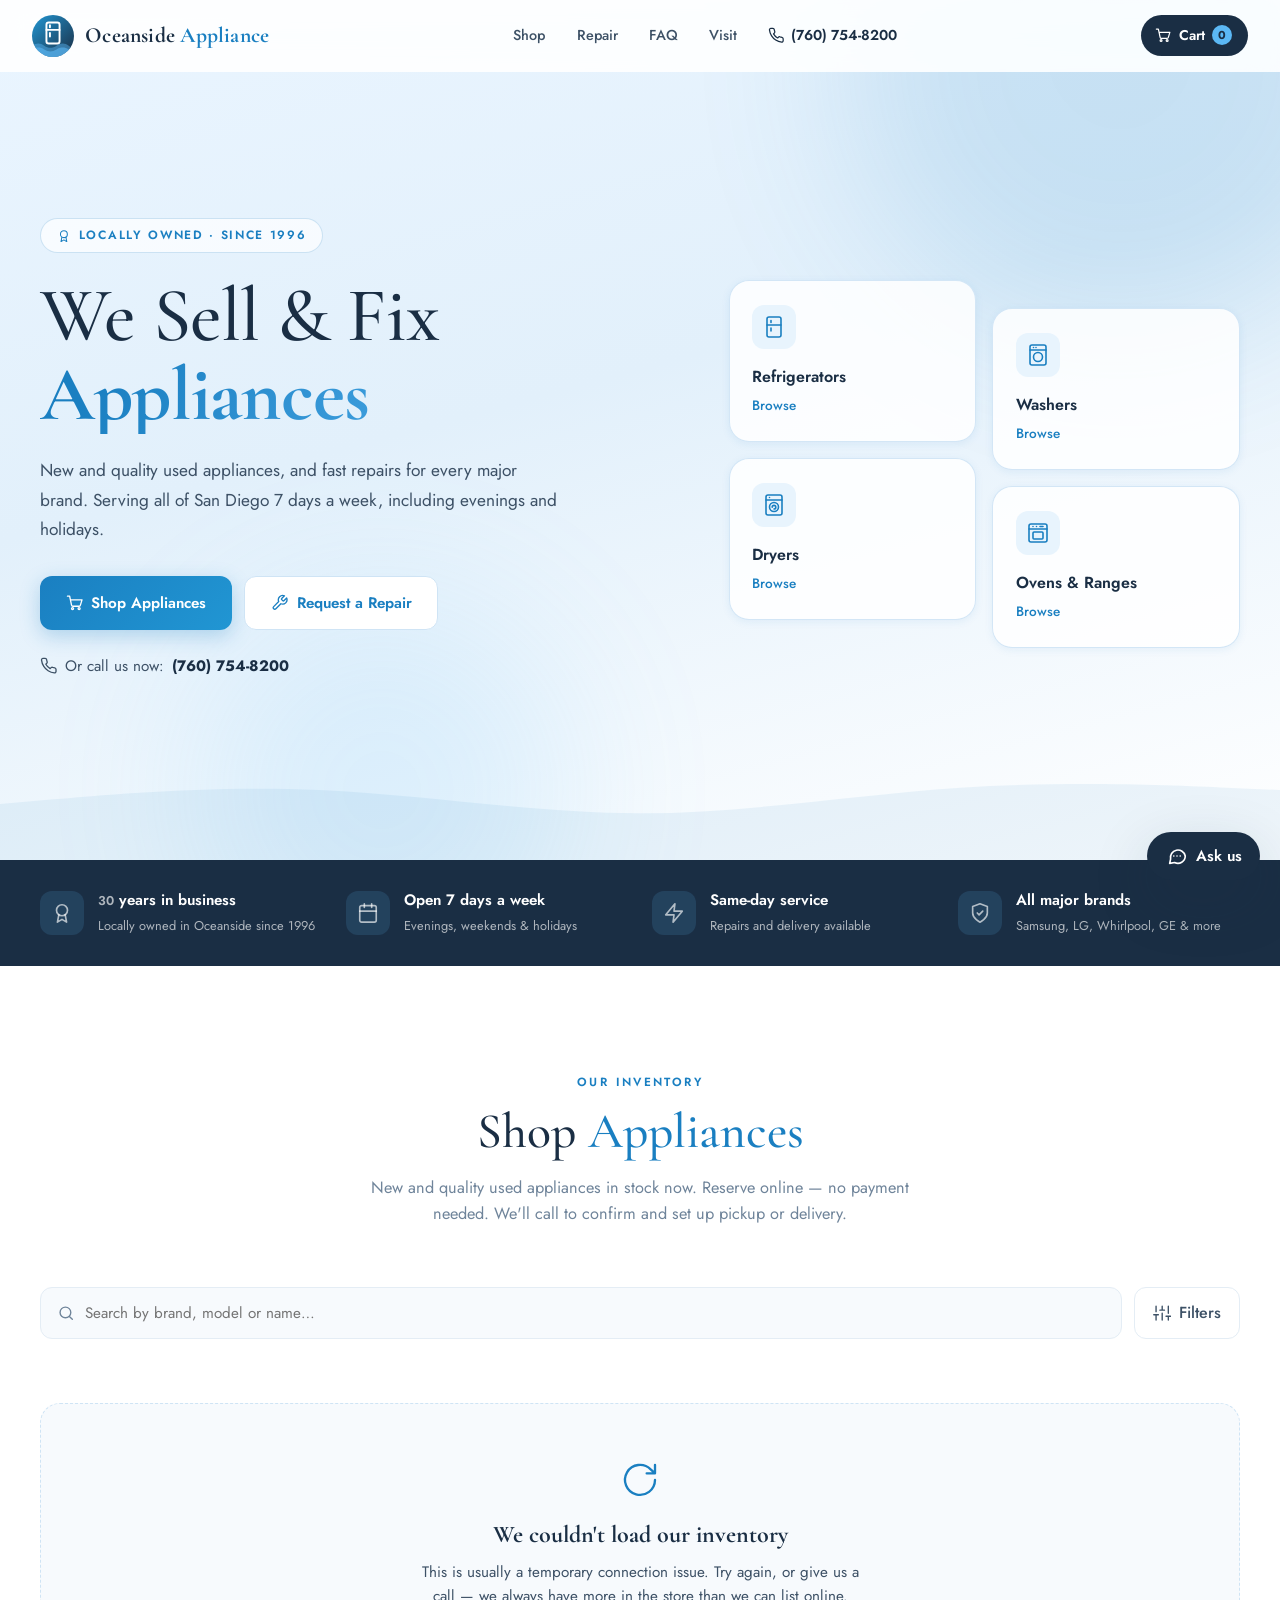
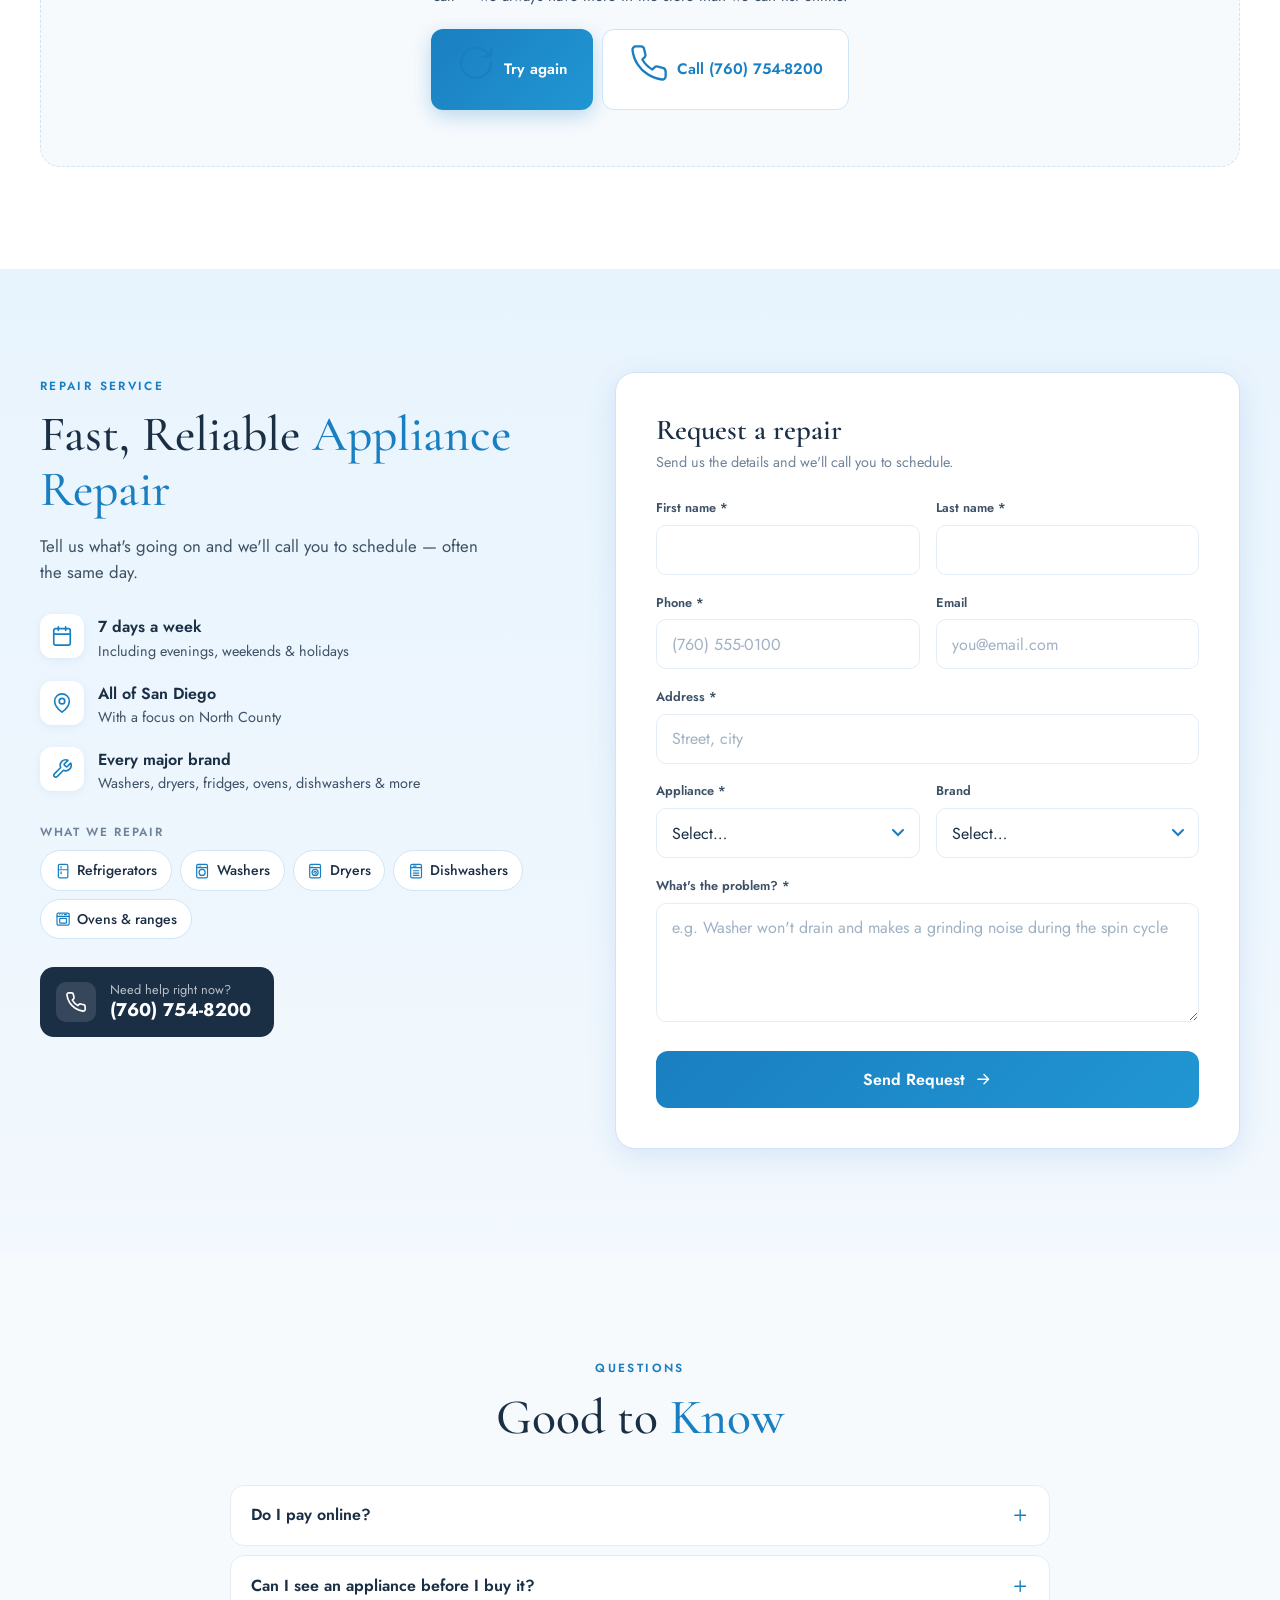
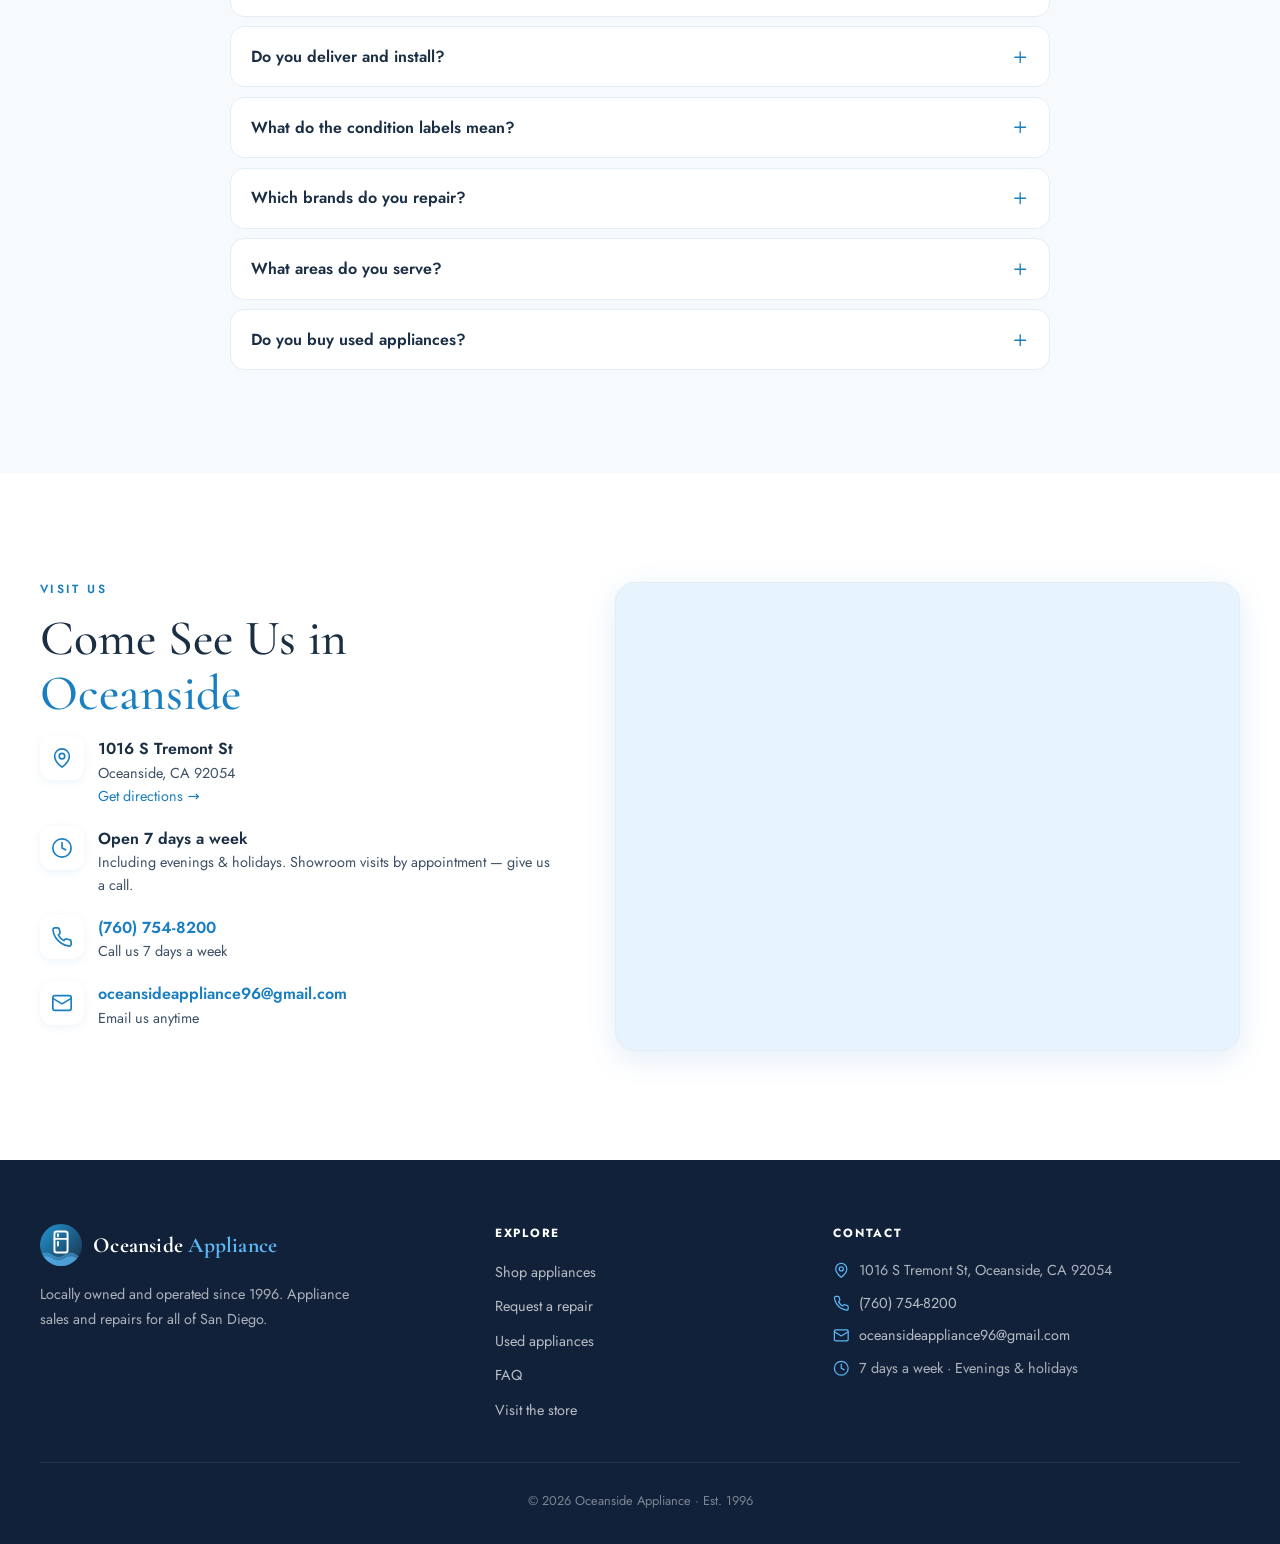
==== commit c67ee066: "Add follow-up drafts, website chat, and email inbox assistant - Follow-ups: daily 6am (or on demand)" ====
--- a/index.html
+++ b/index.html
@@ -26,7 +26,7 @@
   <link rel="preconnect" href="https://fonts.gstatic.com" crossorigin />
   <link rel="preconnect" href="https://script.google.com" />
   <link rel="stylesheet" href="https://fonts.googleapis.com/css2?family=Cormorant+Garamond:wght@400;500;600;700&family=Jost:wght@400;500;600;700&display=swap" />
-  <link rel="stylesheet" href="css/styles.css?v=6" />
+  <link rel="stylesheet" href="css/styles.css?v=7" />
 
   <script type="application/ld+json">
   {
@@ -114,6 +114,7 @@
     <symbol id="i-chevron-right" viewBox="0 0 24 24"><path d="m9 18 6-6-6-6"/></symbol>
     <symbol id="i-user" viewBox="0 0 24 24"><circle cx="12" cy="8" r="4"/><path d="M4 21a8 8 0 0 1 16 0"/></symbol>
     <symbol id="i-help" viewBox="0 0 24 24"><circle cx="12" cy="12" r="10"/><path d="M9.1 9a3 3 0 0 1 5.8 1c0 2-3 3-3 3M12 17h.01"/></symbol>
+    <symbol id="i-chat" viewBox="0 0 24 24"><path d="M21 12a8 8 0 0 1-11.6 7.1L4 20l1-4.6A8 8 0 1 1 21 12Z"/><path d="M8.5 12h.01M12 12h.01M15.5 12h.01"/></symbol>
   </defs>
 </svg>
 
@@ -631,10 +632,11 @@
 <!-- ======== TOAST ======== -->
 <div class="toast" id="toast" role="status" aria-live="polite"></div>
 
-<script src="js/core.js?v=6"></script>
-<script src="js/products.js?v=6"></script>
-<script src="js/cart.js?v=6"></script>
-<script src="js/checkout.js?v=6"></script>
-<script src="js/main.js?v=6"></script>
+<script src="js/core.js?v=7"></script>
+<script src="js/products.js?v=7"></script>
+<script src="js/cart.js?v=7"></script>
+<script src="js/checkout.js?v=7"></script>
+<script src="js/main.js?v=7"></script>
+<script src="js/chat.js?v=7"></script>
 </body>
 </html>
--- a/css/styles.css
+++ b/css/styles.css
@@ -671,3 +671,63 @@
 @media (min-width: 560px) and (max-width: 700px) {
   .products-grid { grid-template-columns: 1fr 1fr; }
 }
+
+/* === WEBSITE CHAT === */
+.chat-launcher {
+  position: fixed; right: 1.25rem; bottom: calc(1.25rem + env(safe-area-inset-bottom)); z-index: 1600;
+  display: inline-flex; align-items: center; gap: .5rem; padding: .8rem 1.15rem; border: none; border-radius: 999px;
+  background: var(--navy); color: var(--white); font: 600 .95rem var(--font-body); cursor: pointer;
+  box-shadow: var(--shadow-lg); transition: transform var(--transition), background var(--transition);
+}
+.chat-launcher:hover { background: var(--ocean); transform: translateY(-2px); }
+.chat-launcher .ic { width: 22px; height: 22px; }
+.chat-launcher[hidden] { display: none; }
+.chat-panel {
+  position: fixed; right: 1.25rem; bottom: calc(1.25rem + env(safe-area-inset-bottom)); z-index: 1700;
+  width: min(380px, calc(100vw - 2rem)); height: min(600px, calc(100vh - 7rem)); height: min(600px, calc(100dvh - 7rem));
+  display: flex; flex-direction: column; background: var(--white); border-radius: var(--radius-lg);
+  box-shadow: var(--shadow-lg); border: 1px solid var(--gray-light); overflow: hidden;
+}
+.chat-panel[hidden] { display: none; }
+.chat-head { display: flex; align-items: center; justify-content: space-between; gap: .75rem; padding: .9rem 1rem; background: var(--navy); color: var(--white); }
+.chat-head strong { display: block; font-family: var(--font-display); font-size: 1.2rem; font-weight: 600; }
+.chat-head span { display: block; font-size: .78rem; opacity: .8; }
+.chat-close { flex-shrink: 0; width: 36px; height: 36px; border: none; border-radius: 50%; background: rgba(255,255,255,.12); color: var(--white); cursor: pointer; display: inline-flex; align-items: center; justify-content: center; }
+.chat-close:hover { background: rgba(255,255,255,.22); }
+.chat-log { flex: 1; overflow-y: auto; padding: 1rem; display: flex; flex-direction: column; gap: .6rem; background: var(--off-white); overscroll-behavior: contain; }
+.chat-msg { display: flex; }
+.chat-msg.me { justify-content: flex-end; }
+.chat-bubble { max-width: 86%; padding: .6rem .85rem; border-radius: 16px; font-size: .92rem; line-height: 1.45; color: var(--navy); background: var(--white); border: 1px solid var(--gray-light); border-bottom-left-radius: 4px; overflow-wrap: anywhere; }
+.chat-msg.me .chat-bubble { background: var(--ocean); color: var(--white); border-color: var(--ocean); border-radius: 16px; border-bottom-right-radius: 4px; }
+.chat-bubble a { color: var(--ocean); font-weight: 600; }
+.chat-msg.me .chat-bubble a { color: var(--white); }
+.chat-suggest { display: flex; flex-wrap: wrap; gap: .4rem; }
+.chat-suggest button { border: 1px solid var(--sky-deep); background: var(--white); color: var(--ocean); border-radius: 999px; padding: .4rem .8rem; font: 500 .82rem var(--font-body); cursor: pointer; }
+.chat-suggest button:hover { background: var(--sky); }
+.chat-products { display: flex; flex-direction: column; gap: .35rem; margin-top: .55rem; }
+.chat-products a { display: grid; grid-template-columns: 1fr auto; align-items: center; gap: 0 .5rem; padding: .5rem .65rem; border-radius: 10px; background: var(--sky); text-decoration: none; color: var(--navy); font-weight: 600; font-size: .85rem; }
+.chat-products a small { grid-row: 2; color: var(--gray-dark); font-weight: 500; font-size: .78rem; }
+.chat-products a .ic { grid-row: 1 / 3; grid-column: 2; color: var(--ocean); }
+.chat-products a:hover { background: var(--sky-deep); }
+.chat-action { display: inline-flex; align-items: center; gap: .4rem; margin-top: .55rem; padding: .45rem .8rem; border-radius: 999px; background: var(--navy); color: var(--white) !important; text-decoration: none; font-size: .82rem; }
+.chat-action:hover { background: var(--ocean); }
+.chat-typing { display: inline-flex; gap: .25rem; padding: .75rem .9rem; }
+.chat-typing i { width: 7px; height: 7px; border-radius: 50%; background: var(--gray-mid); animation: chatdot 1.2s infinite ease-in-out; }
+.chat-typing i:nth-child(2) { animation-delay: .15s; }
+.chat-typing i:nth-child(3) { animation-delay: .3s; }
+@keyframes chatdot { 0%, 80%, 100% { opacity: .3; transform: translateY(0); } 40% { opacity: 1; transform: translateY(-3px); } }
+.chat-form { display: flex; gap: .5rem; padding: .7rem; border-top: 1px solid var(--gray-light); background: var(--white); }
+.chat-form .hp-field { position: absolute; left: -9999px; width: 1px; height: 1px; opacity: 0; }
+.chat-input { flex: 1; min-width: 0; border: 1px solid var(--gray-light); border-radius: 999px; padding: .65rem 1rem; font: 16px var(--font-body); color: var(--navy); background: var(--off-white); outline: none; }
+.chat-input:focus { border-color: var(--ocean); background: var(--white); }
+.chat-send { flex-shrink: 0; width: 44px; height: 44px; border: none; border-radius: 50%; background: var(--ocean); color: var(--white); cursor: pointer; display: inline-flex; align-items: center; justify-content: center; }
+.chat-send:disabled { opacity: .5; cursor: progress; }
+.chat-note { padding: 0 .9rem .6rem; font-size: .72rem; color: var(--gray-mid); background: var(--white); }
+.chat-note a { color: inherit; }
+@media (max-width: 700px) {
+  .chat-launcher { right: .9rem; bottom: calc(76px + env(safe-area-inset-bottom)); padding: .7rem; }
+  .chat-launcher span { display: none; }
+  .chat-panel { inset: 0; width: 100%; height: 100%; border-radius: 0; border: none; padding-bottom: env(safe-area-inset-bottom); }
+  body.chat-open { overflow: hidden; }
+}
+@media print { .chat-launcher, .chat-panel { display: none !important; } }
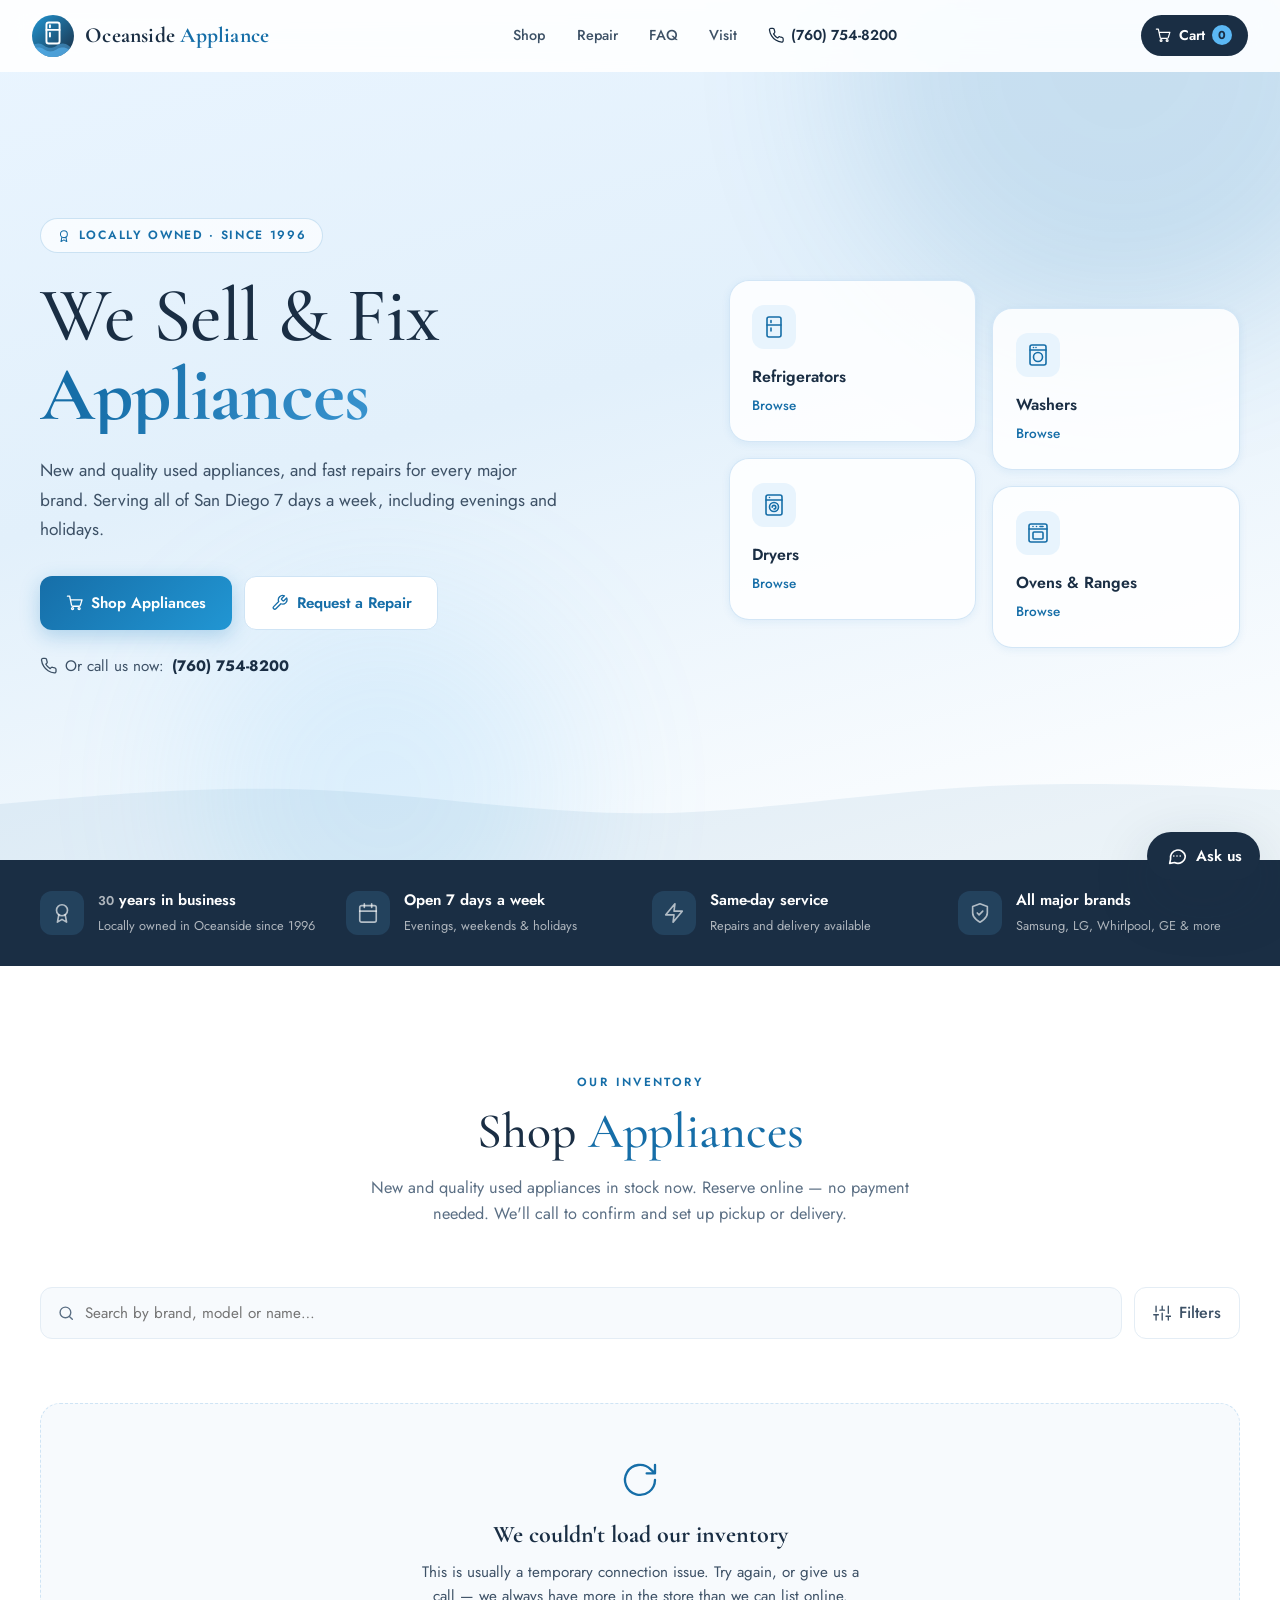
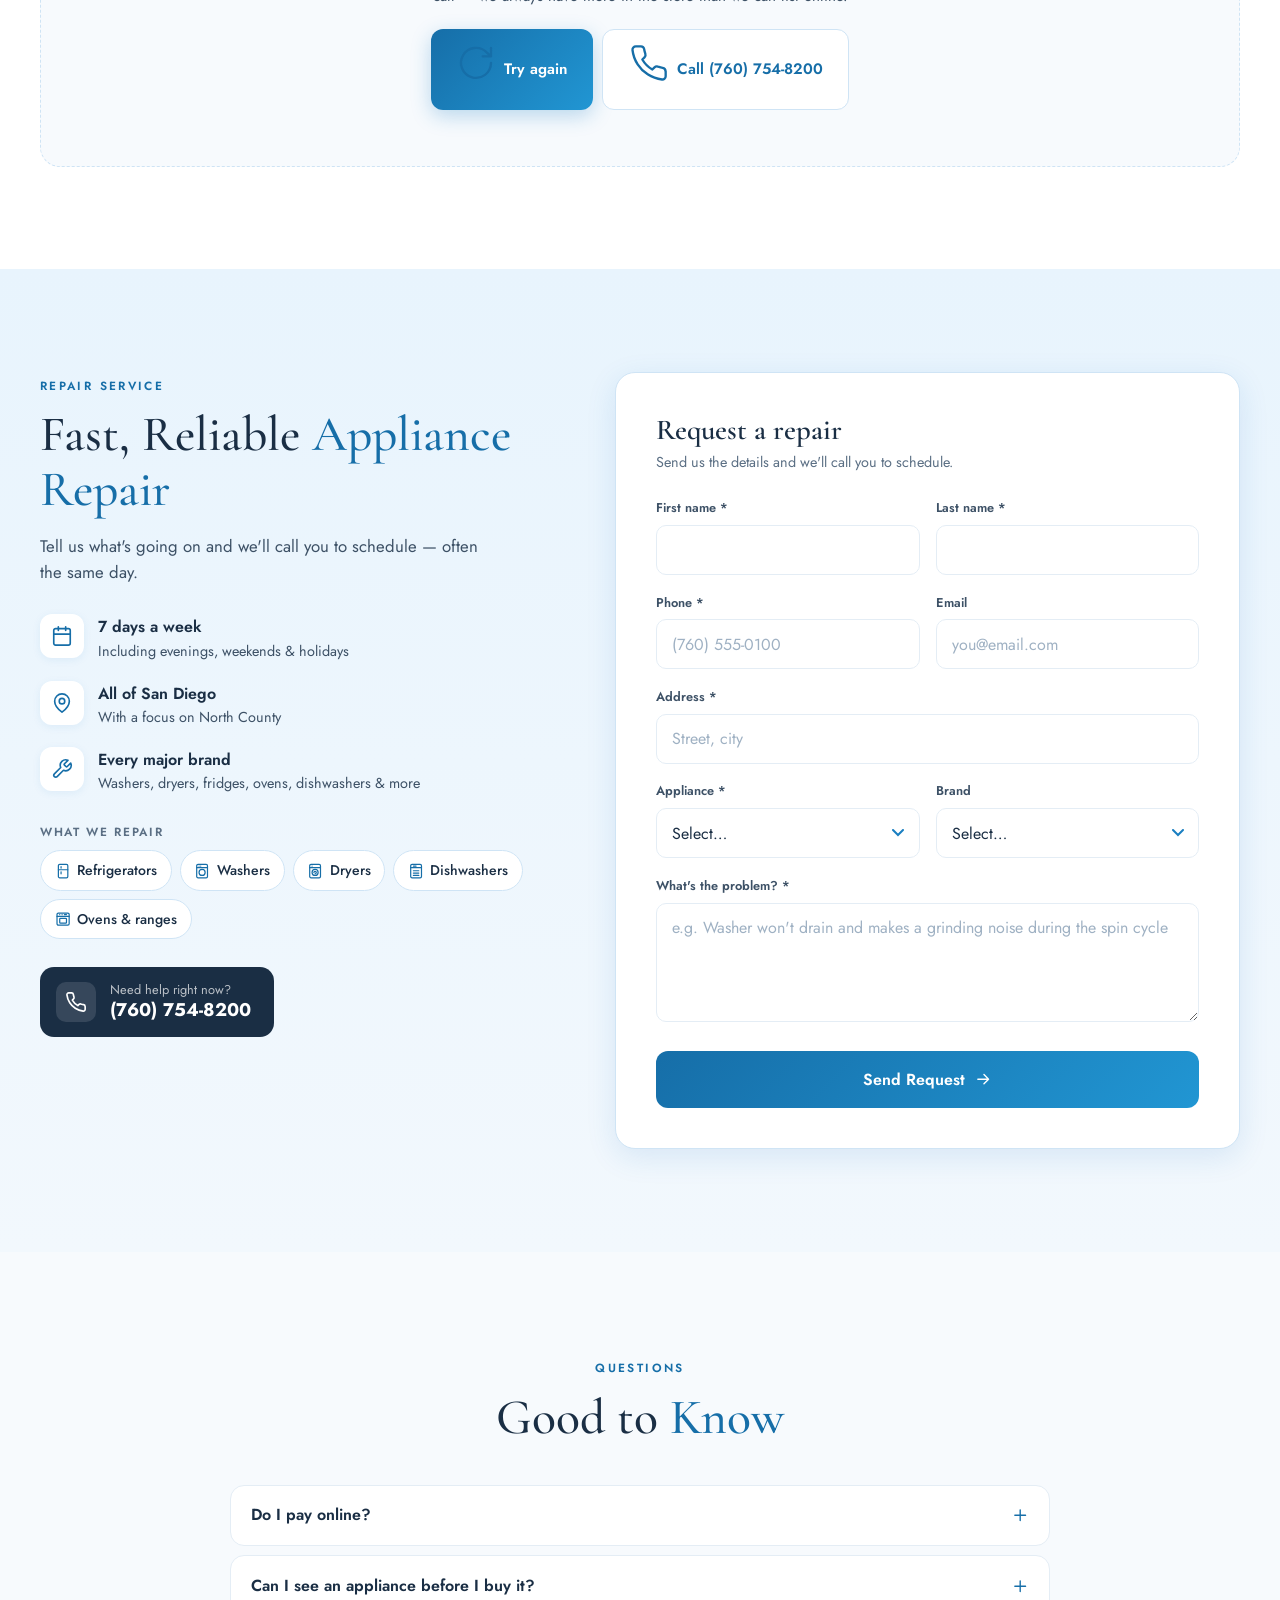
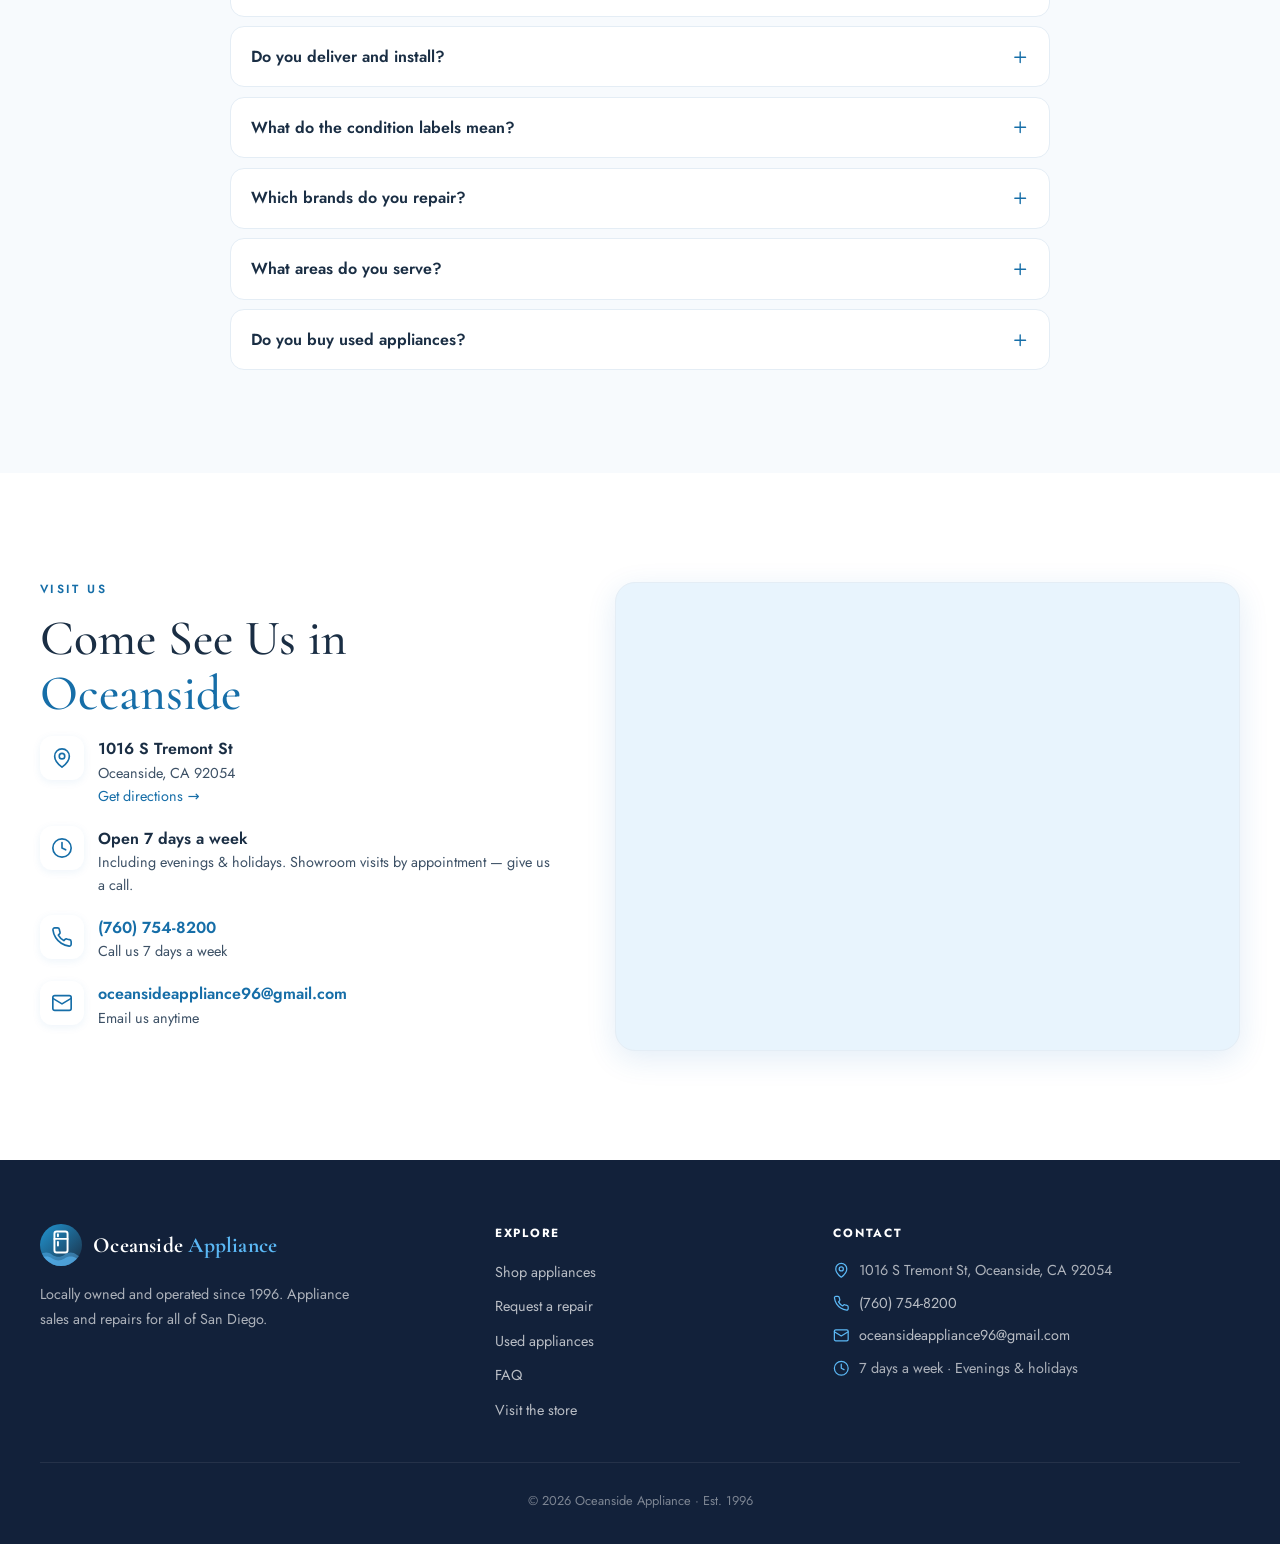
==== commit 4c28c260: "Full audit fixes: safe sheet writes, stock conflicts, polished spreadsheet, honest pricing Spreadshe" ====
--- a/index.html
+++ b/index.html
@@ -26,7 +26,7 @@
   <link rel="preconnect" href="https://fonts.gstatic.com" crossorigin />
   <link rel="preconnect" href="https://script.google.com" />
   <link rel="stylesheet" href="https://fonts.googleapis.com/css2?family=Cormorant+Garamond:wght@400;500;600;700&family=Jost:wght@400;500;600;700&display=swap" />
-  <link rel="stylesheet" href="css/styles.css?v=7" />
+  <link rel="stylesheet" href="css/styles.css?v=8" />
 
   <script type="application/ld+json">
   {
@@ -194,7 +194,7 @@
     </div>
 
     <div class="shop-toolbar">
-      <div class="category-chips" id="categoryChips" role="tablist" aria-label="Appliance type"></div>
+      <div class="category-chips" id="categoryChips" role="group" aria-label="Appliance type"></div>
 
       <div class="shop-controls">
         <label class="search-box">
@@ -632,11 +632,11 @@
 <!-- ======== TOAST ======== -->
 <div class="toast" id="toast" role="status" aria-live="polite"></div>
 
-<script src="js/core.js?v=7"></script>
-<script src="js/products.js?v=7"></script>
-<script src="js/cart.js?v=7"></script>
-<script src="js/checkout.js?v=7"></script>
-<script src="js/main.js?v=7"></script>
-<script src="js/chat.js?v=7"></script>
+<script src="js/core.js?v=8"></script>
+<script src="js/products.js?v=8"></script>
+<script src="js/cart.js?v=8"></script>
+<script src="js/checkout.js?v=8"></script>
+<script src="js/main.js?v=8"></script>
+<script src="js/chat.js?v=8"></script>
 </body>
 </html>
--- a/css/styles.css
+++ b/css/styles.css
@@ -8,7 +8,7 @@
 :root {
   --navy:        #1a2e44;
   --navy-deep:   #12213a;
-  --ocean:       #1a7fc1;
+  --ocean:       #166ea8;   /* 4.5:1 contrast on white for text and buttons */
   --ocean-mid:   #2196d3;
   --ocean-light: #5bb8f5;
   --sky:         #e8f4fd;
@@ -16,7 +16,7 @@
   --white:       #ffffff;
   --off-white:   #f7fafd;
   --gray-light:  #e4edf5;
-  --gray-mid:    #6f849a;   /* darkened from #8fa3b8 for readable contrast */
+  --gray-mid:    #5b6f84;   /* dark enough for 4.5:1 contrast on white */
   --gray-dark:   #3d5166;
   --gold:        #c9a84c;
   --danger:      #c0392b;
@@ -178,7 +178,7 @@
   font-size: .88rem; font-weight: 500; color: var(--gray-dark); cursor: pointer; transition: all .2s var(--ease);
 }
 .chip:hover { border-color: var(--ocean-light); color: var(--ocean); }
-.chip[aria-selected="true"] { background: var(--navy); border-color: var(--navy); color: var(--white); }
+.chip[aria-pressed="true"] { background: var(--navy); border-color: var(--navy); color: var(--white); }
 .chip .count { font-size: .72rem; font-weight: 600; opacity: .6; }
 .chip.empty { opacity: .45; }
 
@@ -239,6 +239,7 @@
 .product-price { font-family: var(--font-display); font-size: 1.7rem; font-weight: 700; color: var(--navy); line-height: 1; }
 .product-price .was { font-family: var(--font-body); font-size: .8rem; font-weight: 400; color: var(--gray-mid); text-decoration: line-through; margin-left: .35rem; }
 .product-savings { font-size: .75rem; font-weight: 600; color: var(--success); margin-top: .3rem; }
+.product-savings.plain { color: var(--gray-dark); font-weight: 500; }
 .product-actions { display: flex; gap: .4rem; }
 .btn-add-cart, .btn-view {
   display: inline-flex; align-items: center; justify-content: center; gap: .35rem; height: 40px; padding: 0 .9rem; border-radius: 10px;
@@ -385,7 +386,7 @@
   background: rgba(18,33,58,0.5); backdrop-filter: blur(6px); -webkit-backdrop-filter: blur(6px);
   opacity: 0; visibility: hidden; pointer-events: none; transition: opacity .3s var(--ease), visibility .3s;
 }
-.modal-overlay.open { opacity: 1; visibility: visible; pointer-events: auto; }
+.modal-overlay.open { opacity: 1; visibility: visible; pointer-events: auto; transition: opacity .3s var(--ease), visibility 0s; }
 .modal { background: var(--white); border-radius: var(--radius-lg); max-width: 600px; width: 100%; max-height: min(90vh, 900px); overflow-y: auto; position: relative; transform: translateY(24px) scale(.97); transition: transform .4s var(--ease); box-shadow: var(--shadow-lg); overscroll-behavior: contain; }
 .modal-overlay.open .modal, .modal-overlay.open .checkout-modal { transform: none; }
 .modal-header { padding: 2rem 2rem 1rem; display: flex; justify-content: space-between; align-items: flex-start; }
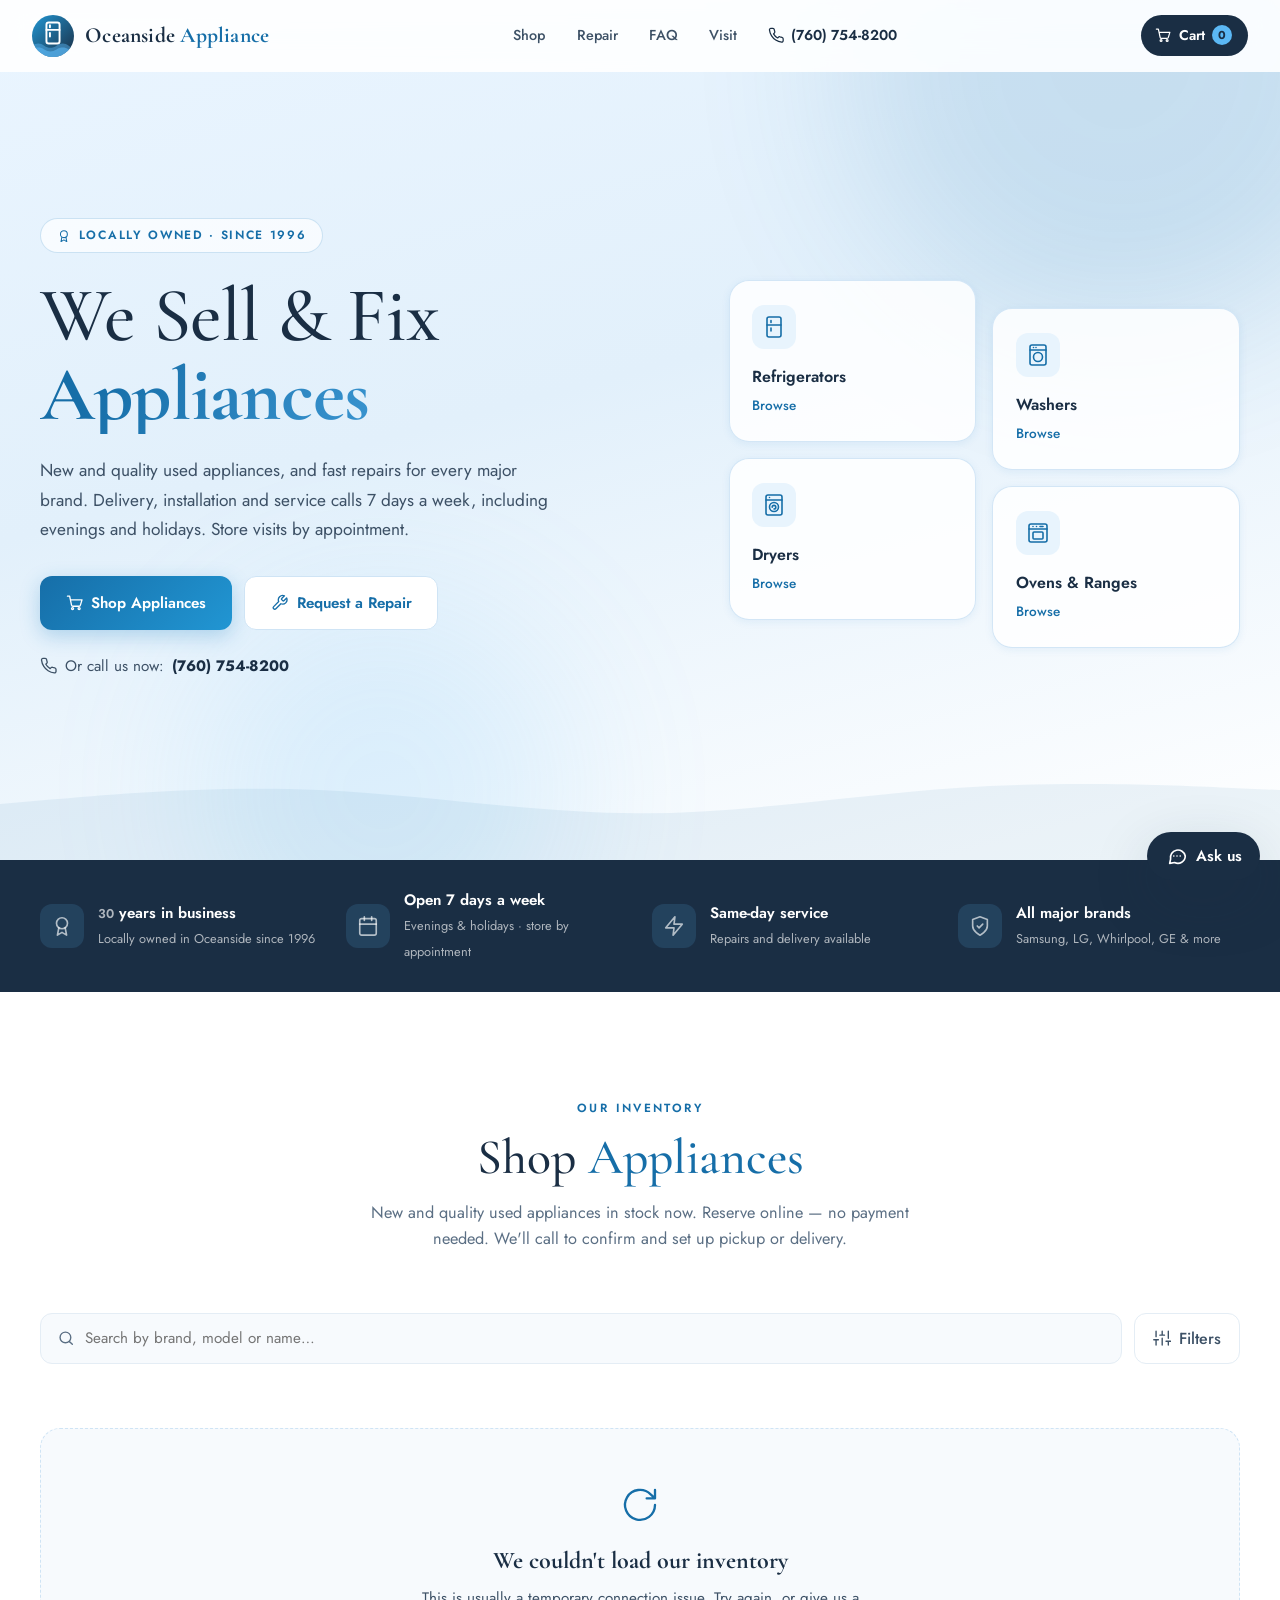
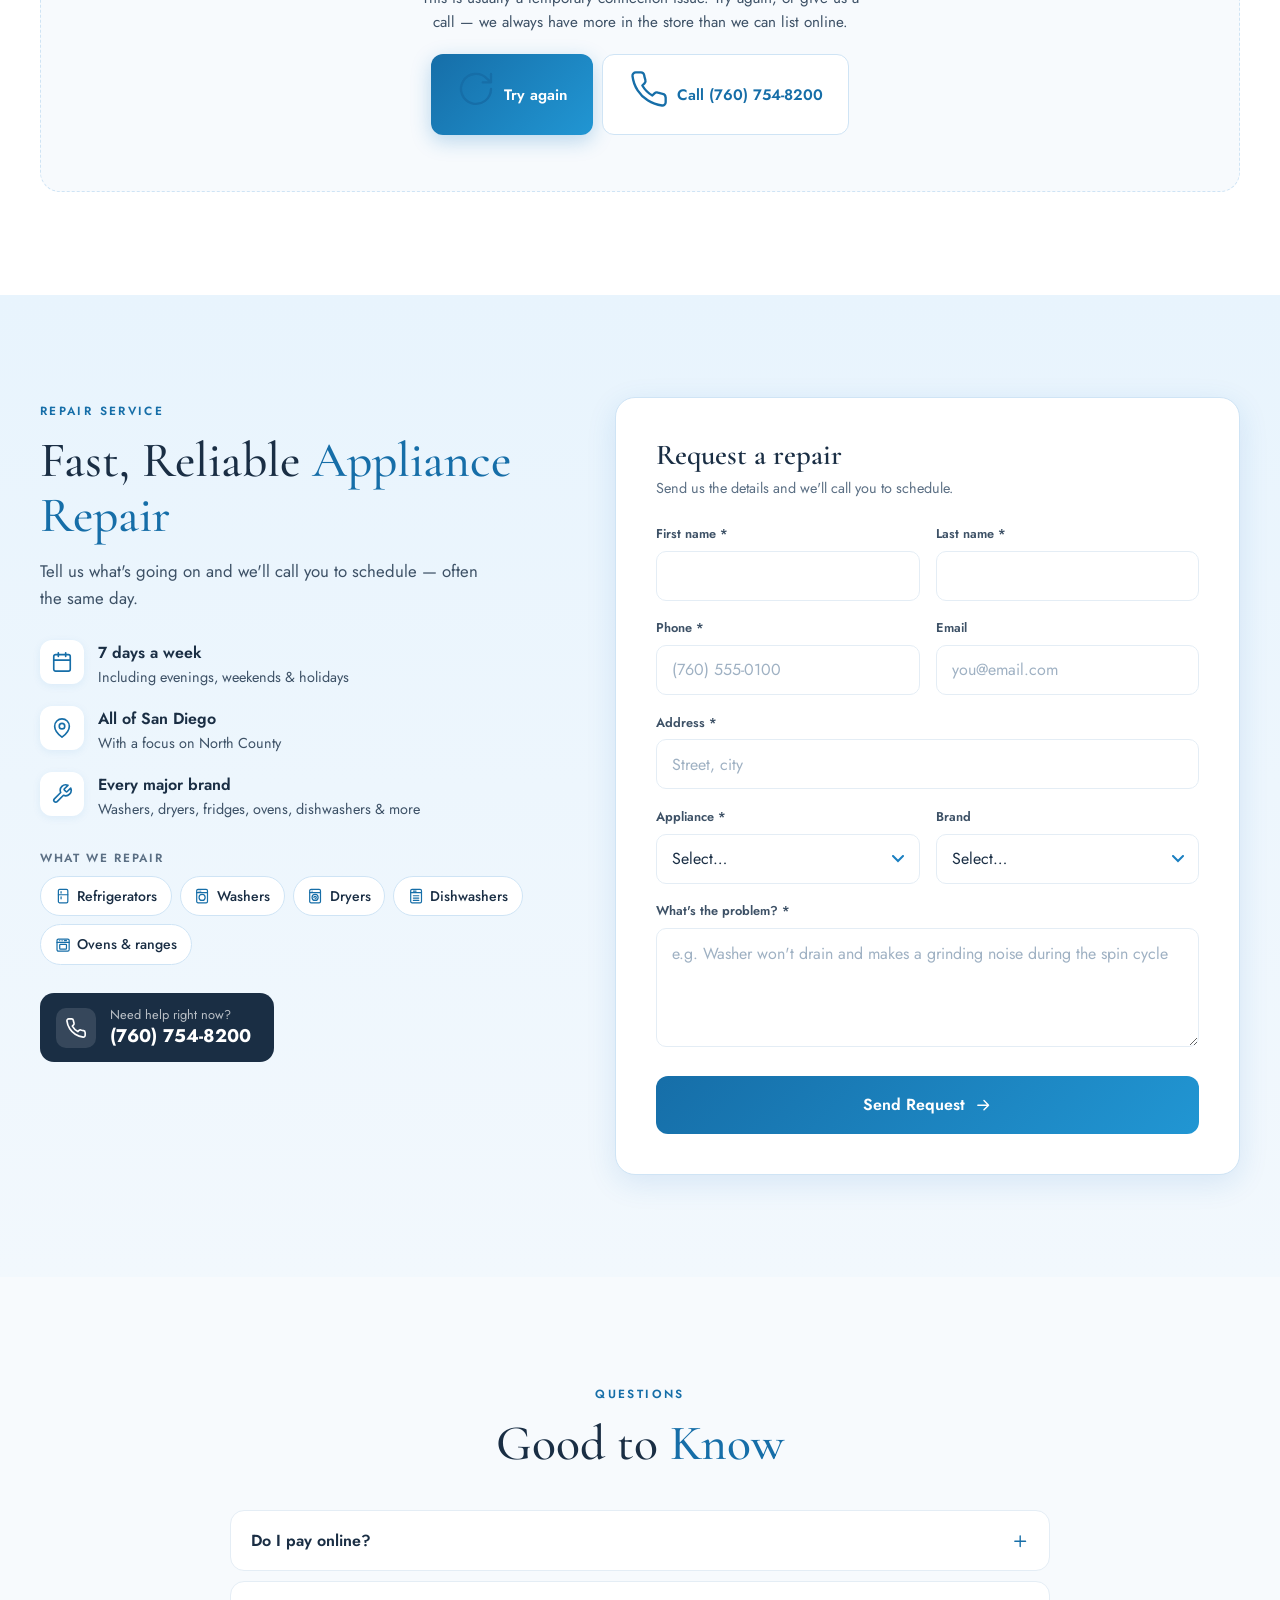
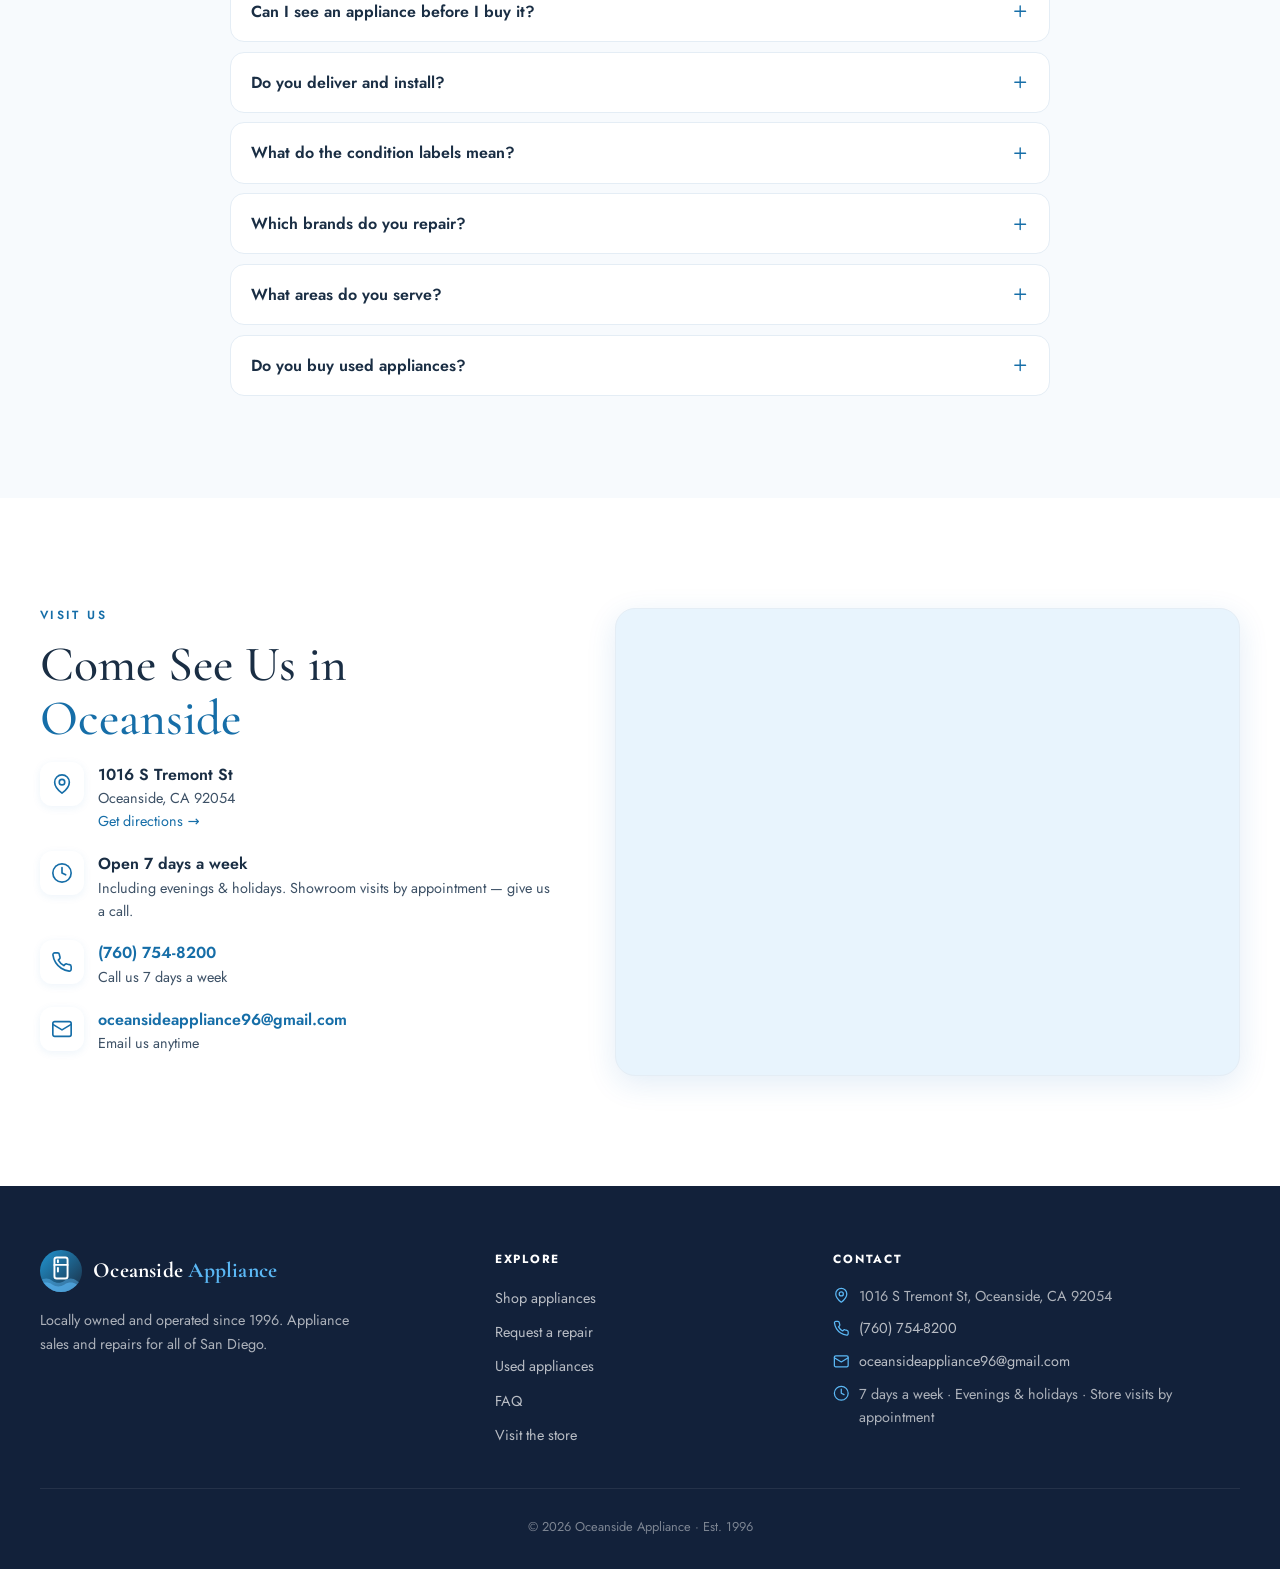
==== commit 8351823a: "Consistent hours: 7 days for delivery and service, store visits by appointment Co-Authored-By: Claud" ====
--- a/index.html
+++ b/index.html
@@ -157,7 +157,7 @@
     <div class="hero-text">
       <div class="hero-badge"><svg class="ic"><use href="#i-award"/></svg>Locally owned · Since 1996</div>
       <h1 class="hero-title">We Sell &amp; Fix <strong>Appliances</strong></h1>
-      <p class="hero-subtitle">New and quality used appliances, and fast repairs for every major brand. Serving all of San Diego 7 days a week, including evenings and holidays.</p>
+      <p class="hero-subtitle">New and quality used appliances, and fast repairs for every major brand. Delivery, installation and service calls 7 days a week, including evenings and holidays. Store visits by appointment.</p>
       <div class="hero-actions">
         <a href="#products" class="btn-primary"><svg class="ic"><use href="#i-cart"/></svg>Shop Appliances</a>
         <a href="#repair" class="btn-outline"><svg class="ic"><use href="#i-wrench"/></svg>Request a Repair</a>
@@ -178,7 +178,7 @@
 <section class="trust" aria-label="Why Oceanside Appliance">
   <div class="trust-inner">
     <div class="trust-item reveal"><span class="trust-icon"><svg class="ic"><use href="#i-award"/></svg></span><div><strong><span data-years>30</span> years in business</strong><span>Locally owned in Oceanside since 1996</span></div></div>
-    <div class="trust-item reveal"><span class="trust-icon"><svg class="ic"><use href="#i-calendar"/></svg></span><div><strong>Open 7 days a week</strong><span>Evenings, weekends &amp; holidays</span></div></div>
+    <div class="trust-item reveal"><span class="trust-icon"><svg class="ic"><use href="#i-calendar"/></svg></span><div><strong>Open 7 days a week</strong><span>Evenings &amp; holidays · store by appointment</span></div></div>
     <div class="trust-item reveal"><span class="trust-icon"><svg class="ic"><use href="#i-bolt"/></svg></span><div><strong>Same-day service</strong><span>Repairs and delivery available</span></div></div>
     <div class="trust-item reveal"><span class="trust-icon"><svg class="ic"><use href="#i-shield"/></svg></span><div><strong>All major brands</strong><span>Samsung, LG, Whirlpool, GE &amp; more</span></div></div>
   </div>
@@ -414,7 +414,7 @@
       <p><svg class="ic"><use href="#i-pin"/></svg>1016 S Tremont St, Oceanside, CA 92054</p>
       <p><svg class="ic"><use href="#i-phone"/></svg><a href="tel:+17607548200">(760) 754-8200</a></p>
       <p><svg class="ic"><use href="#i-mail"/></svg><a href="mailto:oceansideappliance96@gmail.com">oceansideappliance96@gmail.com</a></p>
-      <p><svg class="ic"><use href="#i-clock"/></svg>7 days a week · Evenings &amp; holidays</p>
+      <p><svg class="ic"><use href="#i-clock"/></svg>7 days a week · Evenings &amp; holidays · Store visits by appointment</p>
     </div>
   </div>
   <div class="footer-bottom">© <span data-year>2026</span> Oceanside Appliance · Est. 1996</div>
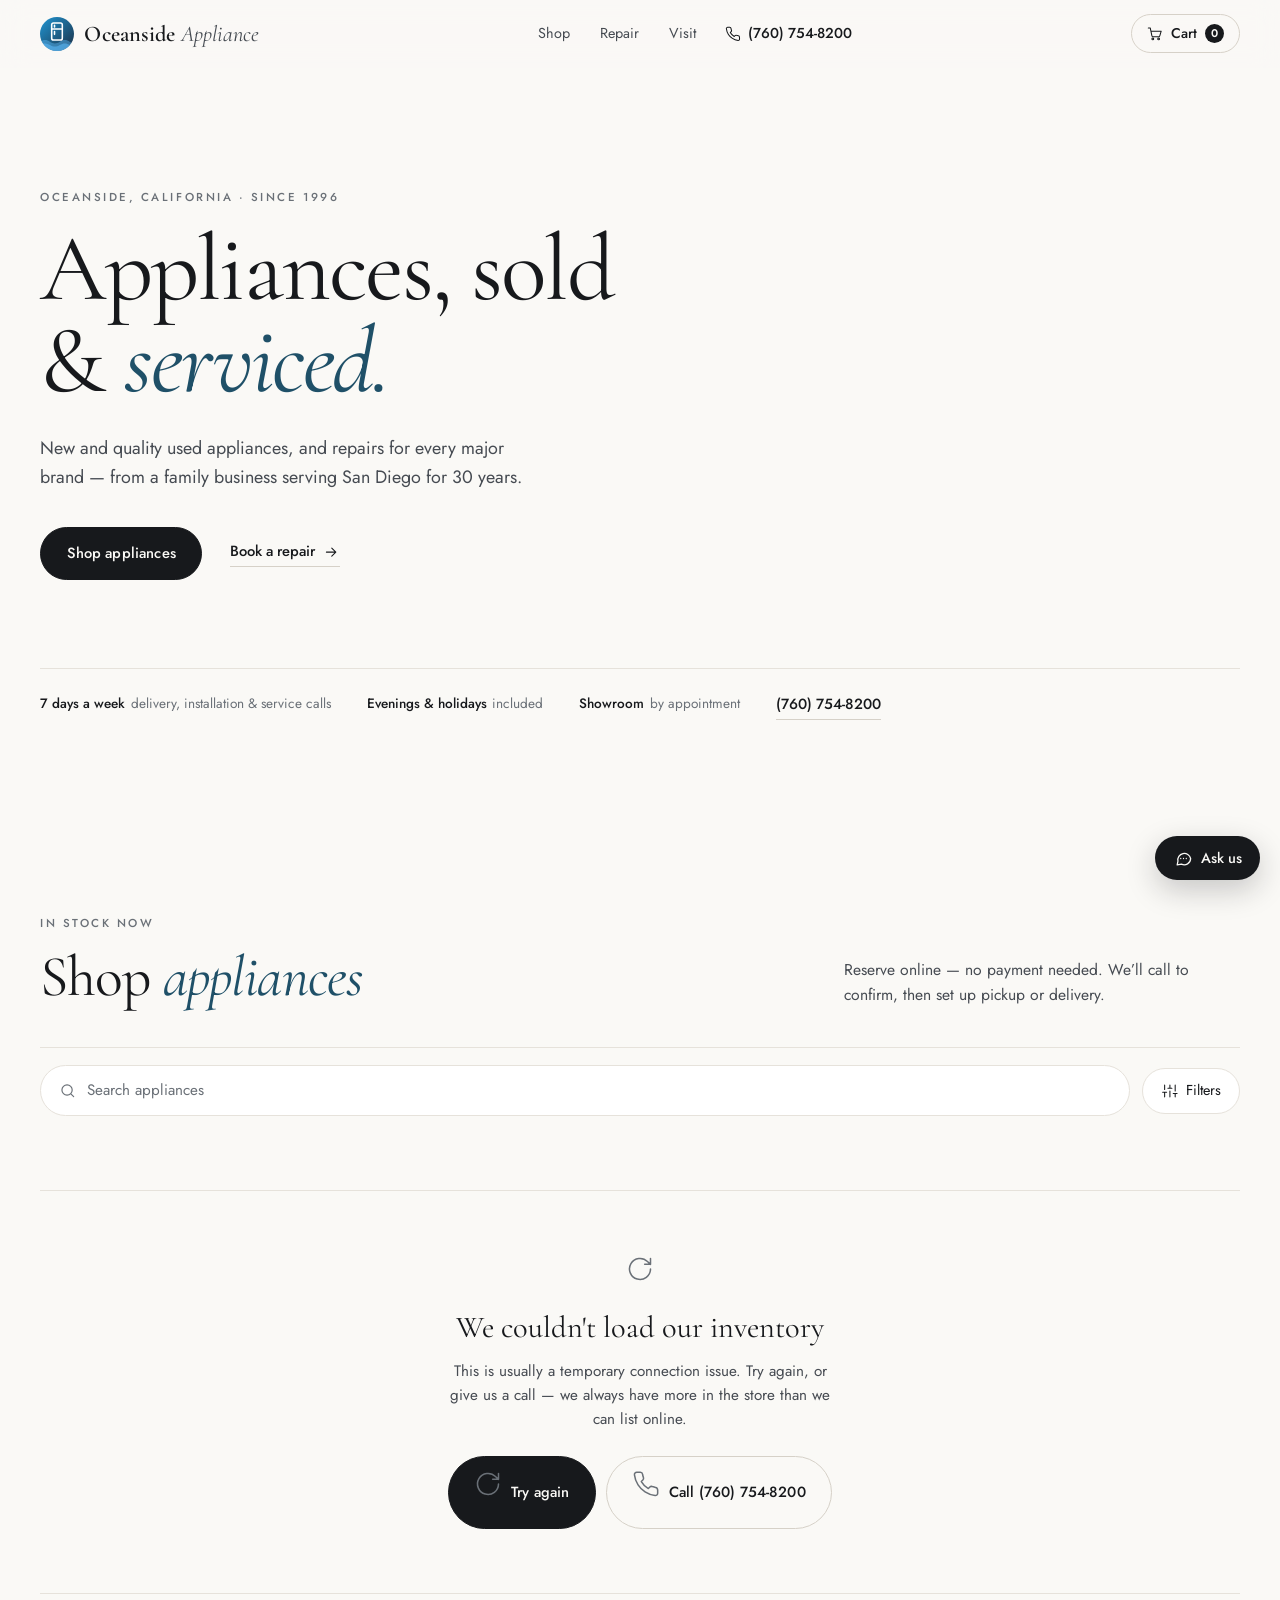
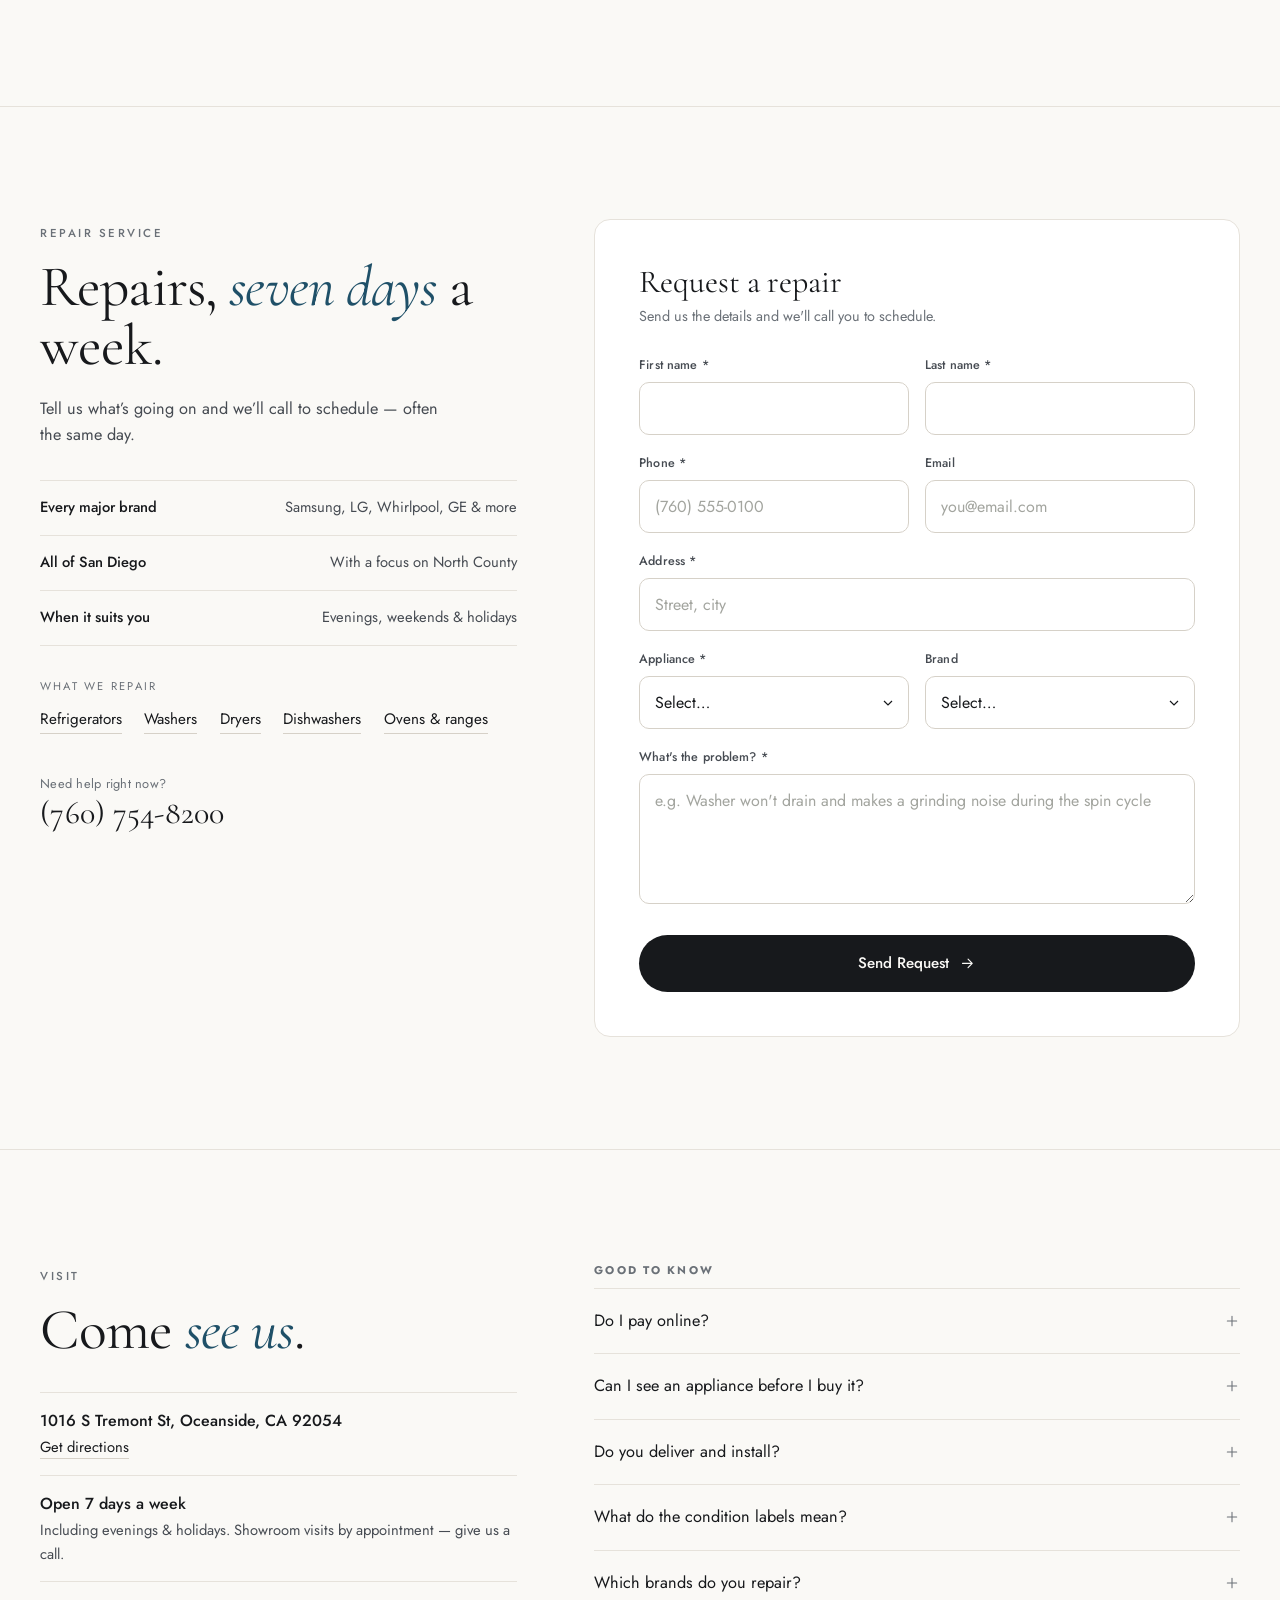
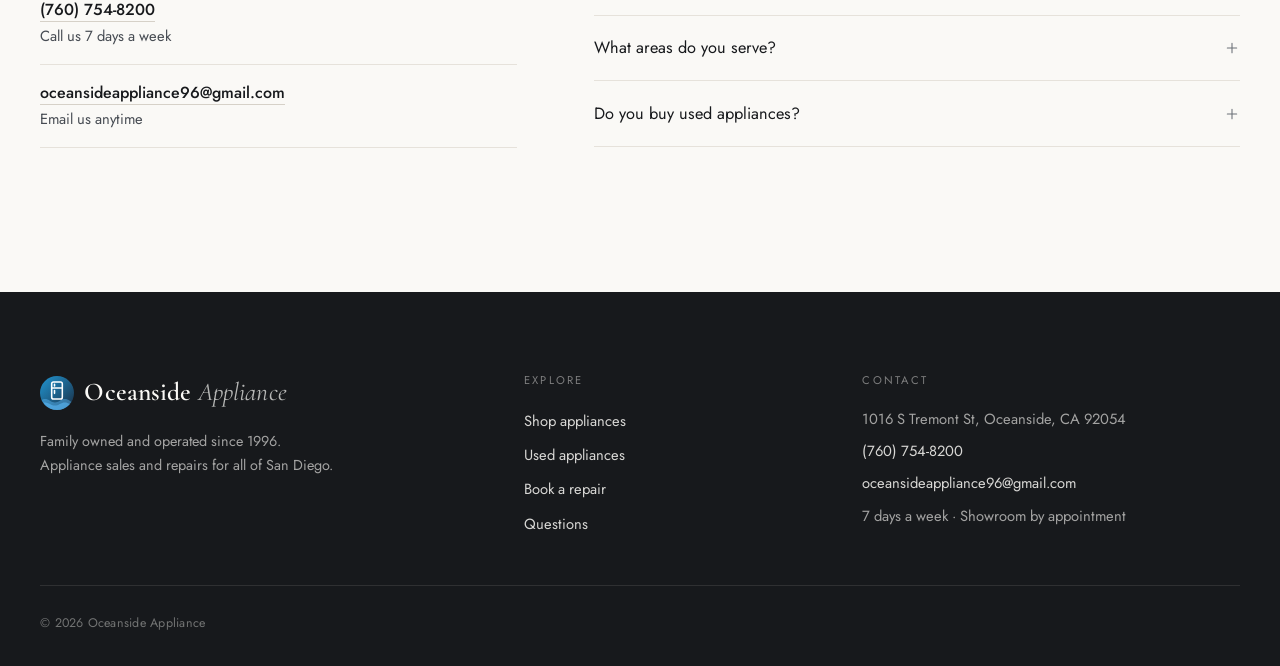
==== commit 7b5c6c6d: "Website redesign: quieter, more minimal look with the same features - New design system in css/style" ====
--- a/index.html
+++ b/index.html
@@ -5,7 +5,7 @@
   <meta name="viewport" content="width=device-width, initial-scale=1.0, viewport-fit=cover" />
   <title>Oceanside Appliance — New &amp; Used Appliances and Appliance Repair in San Diego</title>
   <meta name="description" content="Locally owned since 1996. Oceanside Appliance sells new and quality used appliances and repairs all major brands. Serving all of San Diego 7 days a week, including evenings and holidays. Call (760) 754-8200." />
-  <meta name="theme-color" content="#1a2e44" />
+  <meta name="theme-color" content="#faf9f6" />
   <link rel="canonical" href="https://farhant6.github.io/oceanside-appliance/" />
 
   <!-- Social sharing previews -->
@@ -25,8 +25,8 @@
   <link rel="preconnect" href="https://fonts.googleapis.com" />
   <link rel="preconnect" href="https://fonts.gstatic.com" crossorigin />
   <link rel="preconnect" href="https://script.google.com" />
-  <link rel="stylesheet" href="https://fonts.googleapis.com/css2?family=Cormorant+Garamond:wght@400;500;600;700&family=Jost:wght@400;500;600;700&display=swap" />
-  <link rel="stylesheet" href="css/styles.css?v=8" />
+  <link rel="stylesheet" href="https://fonts.googleapis.com/css2?family=Cormorant+Garamond:ital,wght@0,400;0,500;0,600;1,400;1,500&family=Jost:wght@400;500;600&display=swap" />
+  <link rel="stylesheet" href="css/styles.css?v=9" />
 
   <script type="application/ld+json">
   {
@@ -128,7 +128,6 @@
     <ul class="nav-links" id="navLinks">
       <li><a href="#products">Shop</a></li>
       <li><a href="#repair">Repair</a></li>
-      <li><a href="#faq">FAQ</a></li>
       <li><a href="#visit">Visit</a></li>
       <li class="nav-phone"><a href="tel:+17607548200"><svg class="ic"><use href="#i-phone"/></svg>(760) 754-8200</a></li>
     </ul>
@@ -147,50 +146,32 @@
 <main>
 <!-- ======== HERO ======== -->
 <section class="hero" id="home">
-  <div class="hero-bg" aria-hidden="true">
-    <div class="orb orb-1"></div>
-    <div class="orb orb-2"></div>
-    <svg class="wave" viewBox="0 0 1440 320" preserveAspectRatio="none"><path d="M0,192L60,181.3C120,171,240,149,360,160C480,171,600,213,720,213.3C840,213,960,171,1080,154.7C1200,139,1320,149,1380,154.7L1440,160L1440,320L0,320Z"/></svg>
-  </div>
-
   <div class="hero-content">
-    <div class="hero-text">
-      <div class="hero-badge"><svg class="ic"><use href="#i-award"/></svg>Locally owned · Since 1996</div>
-      <h1 class="hero-title">We Sell &amp; Fix <strong>Appliances</strong></h1>
-      <p class="hero-subtitle">New and quality used appliances, and fast repairs for every major brand. Delivery, installation and service calls 7 days a week, including evenings and holidays. Store visits by appointment.</p>
-      <div class="hero-actions">
-        <a href="#products" class="btn-primary"><svg class="ic"><use href="#i-cart"/></svg>Shop Appliances</a>
-        <a href="#repair" class="btn-outline"><svg class="ic"><use href="#i-wrench"/></svg>Request a Repair</a>
-      </div>
-      <a class="hero-call" href="tel:+17607548200"><svg class="ic"><use href="#i-phone"/></svg>Or call us now: <strong>(760) 754-8200</strong></a>
-    </div>
-
-    <div class="hero-visual" id="heroCategories" aria-label="Popular categories">
-      <button type="button" class="hero-cat" data-cat="refrigerator"><svg class="ic"><use href="#i-refrigerator"/></svg><span class="name">Refrigerators</span><span class="price" data-from="refrigerator">Browse</span></button>
-      <button type="button" class="hero-cat" data-cat="washer"><svg class="ic"><use href="#i-washer"/></svg><span class="name">Washers</span><span class="price" data-from="washer">Browse</span></button>
-      <button type="button" class="hero-cat" data-cat="dryer"><svg class="ic"><use href="#i-dryer"/></svg><span class="name">Dryers</span><span class="price" data-from="dryer">Browse</span></button>
-      <button type="button" class="hero-cat" data-cat="oven"><svg class="ic"><use href="#i-oven"/></svg><span class="name">Ovens &amp; Ranges</span><span class="price" data-from="oven">Browse</span></button>
-    </div>
+    <div class="eyebrow">Oceanside, California &middot; Since 1996</div>
+    <h1 class="hero-title">Appliances, sold &amp; <em>serviced.</em></h1>
+    <p class="hero-subtitle">New and quality used appliances, and repairs for every major brand &mdash; from a family business serving San Diego for <span data-years>30</span> years.</p>
+    <div class="hero-actions">
+      <a href="#products" class="btn-primary">Shop appliances</a>
+      <a href="#repair" class="btn-link">Book a repair <svg class="ic"><use href="#i-arrow-right"/></svg></a>
+    </div>
+    <ul class="hero-facts">
+      <li><strong>7 days a week</strong>delivery, installation &amp; service calls</li>
+      <li><strong>Evenings &amp; holidays</strong>included</li>
+      <li><strong>Showroom</strong>by appointment</li>
+      <li><a href="tel:+17607548200" class="btn-link">(760) 754-8200</a></li>
+    </ul>
   </div>
 </section>
 
-<!-- ======== TRUST STRIP ======== -->
-<section class="trust" aria-label="Why Oceanside Appliance">
-  <div class="trust-inner">
-    <div class="trust-item reveal"><span class="trust-icon"><svg class="ic"><use href="#i-award"/></svg></span><div><strong><span data-years>30</span> years in business</strong><span>Locally owned in Oceanside since 1996</span></div></div>
-    <div class="trust-item reveal"><span class="trust-icon"><svg class="ic"><use href="#i-calendar"/></svg></span><div><strong>Open 7 days a week</strong><span>Evenings &amp; holidays · store by appointment</span></div></div>
-    <div class="trust-item reveal"><span class="trust-icon"><svg class="ic"><use href="#i-bolt"/></svg></span><div><strong>Same-day service</strong><span>Repairs and delivery available</span></div></div>
-    <div class="trust-item reveal"><span class="trust-icon"><svg class="ic"><use href="#i-shield"/></svg></span><div><strong>All major brands</strong><span>Samsung, LG, Whirlpool, GE &amp; more</span></div></div>
-  </div>
-</section>
-
-<!-- ======== PRODUCTS ======== -->
+<!-- ======== SHOP ======== -->
 <section class="section" id="products" aria-labelledby="shopTitle">
   <div class="section-inner">
-    <div class="section-header reveal">
-      <div class="section-tag">Our Inventory</div>
-      <h2 class="section-title" id="shopTitle">Shop <span>Appliances</span></h2>
-      <p class="section-sub">New and quality used appliances in stock now. Reserve online — no payment needed. We'll call to confirm and set up pickup or delivery.</p>
+    <div class="section-header">
+      <div>
+        <div class="section-tag">In stock now</div>
+        <h2 class="section-title" id="shopTitle">Shop <em>appliances</em></h2>
+      </div>
+      <p class="section-sub">Reserve online &mdash; no payment needed. We&rsquo;ll call to confirm, then set up pickup or delivery.</p>
     </div>
 
     <div class="shop-toolbar">
@@ -200,7 +181,7 @@
         <label class="search-box">
           <svg class="ic"><use href="#i-search"/></svg>
           <span class="sr-only">Search appliances</span>
-          <input type="search" id="searchInput" placeholder="Search by brand, model or name…" autocomplete="off" />
+          <input type="search" id="searchInput" placeholder="Search appliances" autocomplete="off" />
         </label>
         <button type="button" class="filter-toggle" id="filterToggle" aria-expanded="false" aria-controls="filterPanel">
           <svg class="ic"><use href="#i-sliders"/></svg>Filters<span class="filter-badge" id="filterBadge" hidden></span>
@@ -248,30 +229,30 @@
   </div>
 </section>
 
-<!-- ======== REPAIR / SELL ======== -->
+<!-- ======== REPAIR ======== -->
 <section class="section" id="repair" aria-labelledby="repairTitle">
   <div class="section-inner repair-layout">
-    <div class="repair-intro reveal">
-      <div class="section-tag">Repair Service</div>
-      <h2 class="section-title" id="repairTitle">Fast, Reliable <span>Appliance Repair</span></h2>
-      <p class="repair-lead">Tell us what's going on and we'll call you to schedule — often the same day.</p>
-      <ul class="repair-points">
-        <li><span class="trust-icon"><svg class="ic"><use href="#i-calendar"/></svg></span><div><strong>7 days a week</strong>Including evenings, weekends &amp; holidays</div></li>
-        <li><span class="trust-icon"><svg class="ic"><use href="#i-pin"/></svg></span><div><strong>All of San Diego</strong>With a focus on North County</div></li>
-        <li><span class="trust-icon"><svg class="ic"><use href="#i-wrench"/></svg></span><div><strong>Every major brand</strong>Washers, dryers, fridges, ovens, dishwashers &amp; more</div></li>
+    <div class="repair-intro">
+      <div class="section-tag">Repair service</div>
+      <h2 class="section-title" id="repairTitle">Repairs, <em>seven days</em> a week.</h2>
+      <p class="repair-lead">Tell us what&rsquo;s going on and we&rsquo;ll call to schedule &mdash; often the same day.</p>
+      <ul class="plain-list">
+        <li><span>Every major brand</span><span>Samsung, LG, Whirlpool, GE &amp; more</span></li>
+        <li><span>All of San Diego</span><span>With a focus on North County</span></li>
+        <li><span>When it suits you</span><span>Evenings, weekends &amp; holidays</span></li>
       </ul>
       <div class="service-links">
         <div class="service-links-title">What we repair</div>
-        <a href="services/refrigerator-repair.html"><svg class="ic"><use href="#i-refrigerator"/></svg>Refrigerators</a>
-        <a href="services/washer-repair.html"><svg class="ic"><use href="#i-washer"/></svg>Washers</a>
-        <a href="services/dryer-repair.html"><svg class="ic"><use href="#i-dryer"/></svg>Dryers</a>
-        <a href="services/dishwasher-repair.html"><svg class="ic"><use href="#i-dishwasher"/></svg>Dishwashers</a>
-        <a href="services/oven-range-repair.html"><svg class="ic"><use href="#i-oven"/></svg>Ovens &amp; ranges</a>
-      </div>
-      <a class="repair-call" href="tel:+17607548200"><svg class="ic"><use href="#i-phone"/></svg><span>Need help right now?<strong>(760) 754-8200</strong></span></a>
-    </div>
-
-    <div class="repair-form-card reveal">
+        <a href="services/refrigerator-repair.html">Refrigerators</a>
+        <a href="services/washer-repair.html">Washers</a>
+        <a href="services/dryer-repair.html">Dryers</a>
+        <a href="services/dishwasher-repair.html">Dishwashers</a>
+        <a href="services/oven-range-repair.html">Ovens &amp; ranges</a>
+      </div>
+      <a class="repair-call" href="tel:+17607548200"><span>Need help right now?<strong>(760) 754-8200</strong></span></a>
+    </div>
+
+    <div class="repair-form-card">
       <div id="repairFormContent">
         <div class="form-title">Request a repair</div>
         <p class="form-subtitle">Send us the details and we'll call you to schedule.</p>
@@ -349,14 +330,22 @@
   </div>
 </section>
 
-<!-- ======== FAQ ======== -->
-<section class="section" id="faq" aria-labelledby="faqTitle">
-  <div class="section-inner faq-layout">
-    <div class="section-header reveal">
-      <div class="section-tag">Questions</div>
-      <h2 class="section-title" id="faqTitle">Good to <span>Know</span></h2>
-    </div>
-    <div class="faq-list reveal">
+<!-- ======== VISIT + FAQ ======== -->
+<section class="section" id="visit" aria-labelledby="visitTitle">
+  <div class="section-inner visit-layout">
+    <div class="visit-info">
+      <div class="section-tag">Visit</div>
+      <h2 class="section-title" id="visitTitle">Come <em>see us</em>.</h2>
+      <ul class="visit-list">
+        <li><strong>1016 S Tremont St, Oceanside, CA 92054</strong><span><a href="https://www.google.com/maps/dir/?api=1&amp;destination=1016+S+Tremont+St,+Oceanside,+CA+92054" target="_blank" rel="noopener">Get directions</a></span></li>
+        <li><strong>Open 7 days a week</strong><span>Including evenings &amp; holidays. Showroom visits by appointment &mdash; give us a call.</span></li>
+        <li><strong><a href="tel:+17607548200">(760) 754-8200</a></strong><span>Call us 7 days a week</span></li>
+        <li><strong><a href="mailto:oceansideappliance96@gmail.com">oceansideappliance96@gmail.com</a></strong><span>Email us anytime</span></li>
+      </ul>
+    </div>
+    <div id="faq">
+      <h3 class="faq-title">Good to know</h3>
+      <div class="faq-list">
         <details class="faq-item"><summary>Do I pay online?<svg class="ic"><use href="#i-plus"/></svg></summary><div class="faq-a">No. Adding items to your cart and checking out reserves them — no payment is taken online. We call you to confirm the details, then you pay at pickup or delivery.</div></details>
         <details class="faq-item"><summary>Can I see an appliance before I buy it?<svg class="ic"><use href="#i-plus"/></svg></summary><div class="faq-a">Yes. Tap “See it in person” on any used appliance, or call us, and we'll set up a time to come by the store at 1016 S Tremont St.</div></details>
         <details class="faq-item"><summary>Do you deliver and install?<svg class="ic"><use href="#i-plus"/></svg></summary><div class="faq-a">Yes, delivery and installation are available by appointment. Choose “Delivery &amp; install” at checkout and we'll give you a quote when we call.</div></details>
@@ -364,28 +353,10 @@
         <details class="faq-item"><summary>Which brands do you repair?<svg class="ic"><use href="#i-plus"/></svg></summary><div class="faq-a">All major brands, including Samsung, LG, Whirlpool, GE, Maytag, Bosch, KitchenAid, Frigidaire and Electrolux. If you're not sure, just ask.</div></details>
         <details class="faq-item"><summary>What areas do you serve?<svg class="ic"><use href="#i-plus"/></svg></summary><div class="faq-a">All of San Diego County, with a focus on North County — Oceanside, Carlsbad, Vista, San Marcos, Escondido and nearby communities.</div></details>
         <details class="faq-item"><summary>Do you buy used appliances?<svg class="ic"><use href="#i-plus"/></svg></summary><div class="faq-a">Occasionally. Give us a call at <a href="tel:+17607548200">(760) 754-8200</a> with the brand, model and condition and we'll let you know.</div></details>
+      </div>
     </div>
   </div>
   <script type="application/ld+json">{"@context": "https://schema.org", "@type": "FAQPage", "mainEntity": [{"@type": "Question", "name": "Do I pay online?", "acceptedAnswer": {"@type": "Answer", "text": "No. Adding items to your cart and checking out reserves them — no payment is taken online. We call you to confirm the details, then you pay at pickup or delivery."}}, {"@type": "Question", "name": "Can I see an appliance before I buy it?", "acceptedAnswer": {"@type": "Answer", "text": "Yes. Tap \"See it in person\" on any used appliance, or call us, and we'll set up a time to come by the store at 1016 S Tremont St."}}, {"@type": "Question", "name": "Do you deliver and install?", "acceptedAnswer": {"@type": "Answer", "text": "Yes, delivery and installation are available by appointment. Choose \"Delivery & install\" at checkout and we'll give you a quote when we call."}}, {"@type": "Question", "name": "What do the condition labels mean?", "acceptedAnswer": {"@type": "Answer", "text": "New is sealed in the box. New (Open Box) is unused but the box has been opened. Used – Excellent / Good / Fair describe how the appliance looks — ask us about any specific item. For Parts is sold for parts only."}}, {"@type": "Question", "name": "Which brands do you repair?", "acceptedAnswer": {"@type": "Answer", "text": "All major brands, including Samsung, LG, Whirlpool, GE, Maytag, Bosch, KitchenAid, Frigidaire and Electrolux. If you're not sure, just ask."}}, {"@type": "Question", "name": "What areas do you serve?", "acceptedAnswer": {"@type": "Answer", "text": "All of San Diego County, with a focus on North County — Oceanside, Carlsbad, Vista, San Marcos, Escondido and nearby communities."}}, {"@type": "Question", "name": "Do you buy used appliances?", "acceptedAnswer": {"@type": "Answer", "text": "Occasionally. Give us a call at (760) 754-8200 with the brand, model and condition and we'll let you know."}}]}</script>
-</section>
-
-<!-- ======== VISIT ======== -->
-<section class="section" id="visit" aria-labelledby="visitTitle">
-  <div class="section-inner visit-layout">
-    <div class="visit-info reveal">
-      <div class="section-tag">Visit Us</div>
-      <h2 class="section-title" id="visitTitle">Come See Us in <span>Oceanside</span></h2>
-      <ul class="visit-list">
-        <li><span class="trust-icon"><svg class="ic"><use href="#i-pin"/></svg></span><div><strong>1016 S Tremont St</strong>Oceanside, CA 92054<br /><a href="https://www.google.com/maps/dir/?api=1&amp;destination=1016+S+Tremont+St,+Oceanside,+CA+92054" target="_blank" rel="noopener">Get directions →</a></div></li>
-        <li><span class="trust-icon"><svg class="ic"><use href="#i-clock"/></svg></span><div><strong>Open 7 days a week</strong>Including evenings &amp; holidays. Showroom visits by appointment — give us a call.</div></li>
-        <li><span class="trust-icon"><svg class="ic"><use href="#i-phone"/></svg></span><div><strong><a href="tel:+17607548200">(760) 754-8200</a></strong>Call us 7 days a week</div></li>
-        <li><span class="trust-icon"><svg class="ic"><use href="#i-mail"/></svg></span><div><strong><a href="mailto:oceansideappliance96@gmail.com">oceansideappliance96@gmail.com</a></strong>Email us anytime</div></li>
-      </ul>
-    </div>
-    <div class="map-card reveal">
-      <iframe title="Map to Oceanside Appliance, 1016 S Tremont St" src="https://maps.google.com/maps?q=1016%20S%20Tremont%20St%2C%20Oceanside%2C%20CA%2092054&amp;z=15&amp;output=embed" loading="lazy" referrerpolicy="no-referrer-when-downgrade"></iframe>
-    </div>
-  </div>
 </section>
 </main>
 
@@ -397,27 +368,26 @@
         <span class="logo-mark" aria-hidden="true"></span>
         <span class="nav-logo-text">Oceanside <span>Appliance</span></span>
       </a>
-      <p class="footer-desc">Locally owned and operated since 1996. Appliance sales and repairs for all of San Diego.</p>
+      <p class="footer-desc">Family owned and operated since 1996. Appliance sales and repairs for all of San Diego.</p>
     </div>
     <div>
       <div class="footer-col-title">Explore</div>
       <ul class="footer-links">
         <li><a href="#products">Shop appliances</a></li>
-        <li><a href="#repair">Request a repair</a></li>
         <li><a href="services/used-appliances.html">Used appliances</a></li>
-        <li><a href="#faq">FAQ</a></li>
-        <li><a href="#visit">Visit the store</a></li>
+        <li><a href="#repair">Book a repair</a></li>
+        <li><a href="#faq">Questions</a></li>
       </ul>
     </div>
     <div class="footer-contact">
       <div class="footer-col-title">Contact</div>
-      <p><svg class="ic"><use href="#i-pin"/></svg>1016 S Tremont St, Oceanside, CA 92054</p>
-      <p><svg class="ic"><use href="#i-phone"/></svg><a href="tel:+17607548200">(760) 754-8200</a></p>
-      <p><svg class="ic"><use href="#i-mail"/></svg><a href="mailto:oceansideappliance96@gmail.com">oceansideappliance96@gmail.com</a></p>
-      <p><svg class="ic"><use href="#i-clock"/></svg>7 days a week · Evenings &amp; holidays · Store visits by appointment</p>
-    </div>
-  </div>
-  <div class="footer-bottom">© <span data-year>2026</span> Oceanside Appliance · Est. 1996</div>
+      <p>1016 S Tremont St, Oceanside, CA 92054</p>
+      <p><a href="tel:+17607548200">(760) 754-8200</a></p>
+      <p><a href="mailto:oceansideappliance96@gmail.com">oceansideappliance96@gmail.com</a></p>
+      <p>7 days a week &middot; Showroom by appointment</p>
+    </div>
+  </div>
+  <div class="footer-bottom">&copy; <span data-year>2026</span> Oceanside Appliance</div>
 </footer>
 
 <!-- ======== MOBILE ACTION BAR ======== -->
@@ -632,11 +602,11 @@
 <!-- ======== TOAST ======== -->
 <div class="toast" id="toast" role="status" aria-live="polite"></div>
 
-<script src="js/core.js?v=8"></script>
-<script src="js/products.js?v=8"></script>
-<script src="js/cart.js?v=8"></script>
-<script src="js/checkout.js?v=8"></script>
-<script src="js/main.js?v=8"></script>
-<script src="js/chat.js?v=8"></script>
+<script src="js/core.js?v=9"></script>
+<script src="js/products.js?v=9"></script>
+<script src="js/cart.js?v=9"></script>
+<script src="js/checkout.js?v=9"></script>
+<script src="js/main.js?v=9"></script>
+<script src="js/chat.js?v=9"></script>
 </body>
 </html>
--- a/css/styles.css
+++ b/css/styles.css
@@ -1,734 +1,653 @@
 /* ============================================
-   OCEANSIDE APPLIANCE — MAIN STYLES
-   Clean white & ocean blue
-   (Also loaded by the staff panel — keep .btn-primary, .form-group,
-    .modal* and the :root tokens backwards compatible.)
+   OCEANSIDE APPLIANCE — SITE STYLES
+   Quiet and modern: warm paper, ink text, one deep-sea accent, hairlines
+   instead of boxes, and plenty of room. (The staff panel has its own
+   stylesheet: staff-9k2x/base.css + admin.css.)
    ============================================ */
 
 :root {
-  --navy:        #1a2e44;
-  --navy-deep:   #12213a;
-  --ocean:       #166ea8;   /* 4.5:1 contrast on white for text and buttons */
-  --ocean-mid:   #2196d3;
-  --ocean-light: #5bb8f5;
-  --sky:         #e8f4fd;
-  --sky-deep:    #cfe4f5;
-  --white:       #ffffff;
-  --off-white:   #f7fafd;
-  --gray-light:  #e4edf5;
-  --gray-mid:    #5b6f84;   /* dark enough for 4.5:1 contrast on white */
-  --gray-dark:   #3d5166;
-  --gold:        #c9a84c;
-  --danger:      #c0392b;
-  --success:     #1e9e5a;
-
-  --font-display: 'Cormorant Garamond', Georgia, serif;
+  --paper:   #faf9f6;   /* page */
+  --surface: #ffffff;   /* cards, panels, inputs */
+  --tint:    #f1efea;   /* photo backgrounds, subtle fills */
+  --line:    #e6e2db;   /* hairlines */
+  --line-2:  #d6d1c8;
+  --ink:     #17191c;   /* text, primary buttons */
+  --ink-2:   #464b52;   /* body copy */
+  --ink-3:   #6a7077;   /* muted (4.6:1 on paper) */
+  --accent:  #1f5068;   /* deep sea */
+  --accent-2:#2c6d8c;
+  --warm:    #9a5b16;   /* "only 1 left" */
+  --ok:      #2f6f4f;
+  --danger:  #a23a2c;
+
+  /* Older names still used by a few scripts and the generated pages */
+  --navy: var(--ink); --ocean: var(--accent); --white: var(--surface); --off-white: var(--paper);
+  --gray-light: var(--line); --gray-mid: var(--ink-3); --gray-dark: var(--ink-2); --sky: var(--tint); --sky-deep: var(--line-2);
+  --success: var(--ok);
+
+  --font-display: 'Cormorant Garamond', Georgia, 'Times New Roman', serif;
   --font-body:    'Jost', system-ui, -apple-system, 'Segoe UI', sans-serif;
 
-  --shadow-sm:  0 2px 8px rgba(26,111,193,0.08);
-  --shadow-md:  0 8px 30px rgba(26,111,193,0.12);
-  --shadow-lg:  0 20px 60px rgba(26,46,68,0.18);
-  --radius:     12px;
-  --radius-lg:  20px;
-  --ease:       cubic-bezier(0.22, 1, 0.36, 1);
-  --transition: 0.3s var(--ease);
-  --nav-h:      72px;
-}
-
+  --radius: 10px;
+  --radius-lg: 16px;
+  --shadow: 0 24px 60px rgba(23,25,28,.14);
+  --ease: cubic-bezier(.22, 1, .36, 1);
+  --transition: .3s var(--ease);
+  --nav-h: 68px;
+  --wrap: 1200px;
+  --gutter: clamp(1.25rem, 4vw, 2.5rem);
+}
+
+/* ── Base ── */
 *, *::before, *::after { box-sizing: border-box; margin: 0; padding: 0; }
-html { scroll-behavior: smooth; scroll-padding-top: calc(var(--nav-h) + 12px); -webkit-text-size-adjust: 100%; }
-body { font-family: var(--font-body); background: var(--white); color: var(--navy); line-height: 1.6; overflow-x: hidden; -webkit-font-smoothing: antialiased; }
+html { scroll-behavior: smooth; scroll-padding-top: calc(var(--nav-h) + 16px); -webkit-text-size-adjust: 100%; }
+body { font-family: var(--font-body); font-size: 16px; background: var(--paper); color: var(--ink); line-height: 1.6; overflow-x: hidden; -webkit-font-smoothing: antialiased; }
 img { max-width: 100%; display: block; }
 button { font: inherit; color: inherit; }
-a { color: var(--ocean); }
+a { color: var(--accent); text-underline-offset: .2em; }
 [hidden] { display: none !important; }
-::selection { background: var(--ocean-light); color: var(--white); }
-:focus-visible { outline: 3px solid rgba(26,127,193,0.45); outline-offset: 2px; border-radius: 6px; }
-
-.ic { width: 1.15em; height: 1.15em; flex-shrink: 0; fill: none; stroke: currentColor; stroke-width: 1.8; stroke-linecap: round; stroke-linejoin: round; vertical-align: -0.2em; }
+::selection { background: var(--ink); color: var(--paper); }
+:focus-visible { outline: 2px solid var(--accent); outline-offset: 3px; border-radius: 4px; }
+.ic { width: 1.1em; height: 1.1em; flex-shrink: 0; fill: none; stroke: currentColor; stroke-width: 1.6; stroke-linecap: round; stroke-linejoin: round; vertical-align: -0.18em; }
 .sr-only { position: absolute; width: 1px; height: 1px; padding: 0; margin: -1px; overflow: hidden; clip: rect(0,0,0,0); white-space: nowrap; border: 0; }
 .hp { position: absolute; left: -9999px; width: 1px; height: 1px; overflow: hidden; }
-.skip-link { position: absolute; left: 1rem; top: -3rem; background: var(--navy); color: var(--white); padding: .6rem 1rem; border-radius: 8px; z-index: 5000; text-decoration: none; transition: top .2s; }
+.skip-link { position: absolute; left: 1rem; top: -3rem; background: var(--ink); color: var(--paper); padding: .6rem 1rem; border-radius: 99px; z-index: 5000; text-decoration: none; transition: top .2s; }
 .skip-link:focus { top: 1rem; }
-
-/* === LOGO === */
-.logo-mark { display: inline-block; width: 42px; height: 42px; flex-shrink: 0; background: url("../img/logo.svg") center / contain no-repeat; }
-
-/* === NAVBAR === */
+.wrap { max-width: var(--wrap); margin: 0 auto; }
+.eyebrow, .section-tag { display: inline-block; font-size: .72rem; font-weight: 500; letter-spacing: .22em; text-transform: uppercase; color: var(--ink-3); margin-bottom: 1rem; }
+
+/* ── Header ── */
+.logo-mark { display: inline-block; width: 34px; height: 34px; flex-shrink: 0; background: url("../img/logo.svg") center / contain no-repeat; }
 .navbar {
-  position: fixed; top: 0; left: 0; right: 0; z-index: 1000;
-  padding: 0 clamp(1rem, 3vw, 2rem); height: var(--nav-h);
-  display: flex; align-items: center; justify-content: space-between; gap: 1rem;
-  background: rgba(255,255,255,0.9); backdrop-filter: saturate(1.6) blur(14px); -webkit-backdrop-filter: saturate(1.6) blur(14px);
-  border-bottom: 1px solid transparent;
-  transition: height .3s var(--ease), box-shadow .3s var(--ease), border-color .3s;
-}
-.navbar.scrolled { --nav-h: 62px; box-shadow: 0 6px 24px rgba(26,46,68,0.08); border-bottom-color: var(--gray-light); }
-.nav-logo { display: flex; align-items: center; gap: 0.7rem; text-decoration: none; }
-.nav-logo-icon { width: 44px; height: 44px; display: flex; align-items: center; justify-content: center; } /* staff panel */
-.nav-logo-text { font-family: var(--font-display); font-size: 1.35rem; font-weight: 700; color: var(--navy); letter-spacing: 0.01em; white-space: nowrap; }
-.nav-logo-text span { color: var(--ocean); }
-.nav-links { display: flex; align-items: center; gap: 0.25rem; list-style: none; }
-.nav-links a { display: inline-flex; align-items: center; gap: .4rem; text-decoration: none; font-size: 0.9rem; font-weight: 500; color: var(--gray-dark); padding: .5rem .85rem; border-radius: 8px; transition: color .2s, background .2s; }
-.nav-links a:hover { color: var(--ocean); background: var(--sky); }
-.nav-phone a { color: var(--navy); font-weight: 600; }
-.nav-actions { display: flex; align-items: center; gap: .5rem; }
-.nav-cart {
-  text-decoration: none;
-  display: inline-flex; align-items: center; gap: .45rem; cursor: pointer;
-  background: var(--navy); color: var(--white); border: none; border-radius: 999px;
-  padding: .55rem 1rem .55rem .9rem; font-size: .88rem; font-weight: 600; transition: background .2s, transform .2s;
-}
-.nav-cart:hover { background: var(--ocean); }
-.cart-count { background: var(--ocean-light); color: var(--navy); border-radius: 999px; min-width: 20px; height: 20px; padding: 0 5px; font-size: 0.72rem; font-weight: 700; display: inline-flex; align-items: center; justify-content: center; }
+  position: fixed; top: 0; left: 0; right: 0; z-index: 1000; height: var(--nav-h);
+  padding: 0 var(--gutter); display: flex; align-items: center; justify-content: space-between; gap: 1.5rem;
+  background: rgba(250,249,246,.86); backdrop-filter: saturate(1.4) blur(14px); -webkit-backdrop-filter: saturate(1.4) blur(14px);
+  border-bottom: 1px solid transparent; transition: border-color .3s, background .3s;
+}
+.navbar.scrolled { border-bottom-color: var(--line); background: rgba(250,249,246,.94); }
+.nav-logo { display: flex; align-items: center; gap: .65rem; text-decoration: none; color: var(--ink); }
+.nav-logo-text { font-family: var(--font-display); font-size: 1.4rem; font-weight: 600; letter-spacing: .005em; white-space: nowrap; color: var(--ink); }
+.nav-logo-text span { font-weight: 400; font-style: italic; color: var(--ink-2); }
+.nav-links { display: flex; align-items: center; gap: .25rem; list-style: none; }
+.nav-links a { display: inline-flex; align-items: center; gap: .45rem; text-decoration: none; font-size: .9rem; color: var(--ink-2); padding: .5rem .8rem; position: relative; transition: color .2s; }
+.nav-links a::after { content: ''; position: absolute; left: .8rem; right: .8rem; bottom: .3rem; height: 1px; background: currentColor; transform: scaleX(0); transform-origin: left; transition: transform .35s var(--ease); }
+.nav-links a:hover { color: var(--ink); }
+.nav-links a:hover::after { transform: scaleX(1); }
+.nav-phone a { color: var(--ink); font-weight: 500; }
+.nav-phone a::after { display: none; }
+.nav-actions { display: flex; align-items: center; gap: .35rem; }
+.nav-cart { display: inline-flex; align-items: center; gap: .5rem; cursor: pointer; text-decoration: none; background: none; border: 1px solid var(--line-2); color: var(--ink); border-radius: 99px; padding: .45rem .95rem; font-size: .88rem; font-weight: 500; transition: border-color .2s, background .2s; }
+.nav-cart:hover { border-color: var(--ink); }
+.cart-count { display: inline-flex; align-items: center; justify-content: center; min-width: 19px; height: 19px; padding: 0 5px; border-radius: 99px; background: var(--ink); color: var(--paper); font-size: .7rem; font-weight: 600; }
 .cart-count.bump { animation: bump .45s var(--ease); }
-@keyframes bump { 30% { transform: scale(1.45); } 100% { transform: scale(1); } }
-.hamburger { display: none; flex-direction: column; justify-content: center; gap: 5px; width: 42px; height: 42px; background: none; border: none; cursor: pointer; border-radius: 8px; padding: 0 9px; }
-.hamburger span { display: block; height: 2px; background: var(--navy); border-radius: 2px; transition: transform .3s var(--ease), opacity .2s; }
-.hamburger[aria-expanded="true"] span:nth-child(1) { transform: translateY(7px) rotate(45deg); }
+@keyframes bump { 30% { transform: scale(1.35); } 100% { transform: scale(1); } }
+.hamburger { display: none; flex-direction: column; justify-content: center; gap: 6px; width: 42px; height: 42px; background: none; border: none; cursor: pointer; padding: 0 10px; }
+.hamburger span { display: block; height: 1.5px; background: var(--ink); transition: transform .3s var(--ease), opacity .2s; }
+.hamburger[aria-expanded="true"] span:nth-child(1) { transform: translateY(7.5px) rotate(45deg); }
 .hamburger[aria-expanded="true"] span:nth-child(2) { opacity: 0; }
-.hamburger[aria-expanded="true"] span:nth-child(3) { transform: translateY(-7px) rotate(-45deg); }
-
-/* === BUTTONS === */
+.hamburger[aria-expanded="true"] span:nth-child(3) { transform: translateY(-7.5px) rotate(-45deg); }
+
+/* ── Buttons ── */
 .btn-primary, .btn-outline, .btn-ghost {
-  display: inline-flex; align-items: center; justify-content: center; gap: 0.5rem;
-  padding: 0.85rem 1.6rem; border-radius: 12px; font-family: var(--font-body); font-size: 0.95rem; font-weight: 600;
-  text-decoration: none; cursor: pointer; transition: transform .25s var(--ease), box-shadow .25s var(--ease), background .2s, color .2s, border-color .2s;
-}
-.btn-primary { background: linear-gradient(135deg, var(--ocean), var(--ocean-mid)); color: var(--white); border: none; box-shadow: 0 6px 20px rgba(26,127,193,0.28); }
-.btn-primary:hover { transform: translateY(-2px); box-shadow: 0 10px 28px rgba(26,127,193,0.38); }
-.btn-primary:disabled { opacity: .6; cursor: not-allowed; transform: none; box-shadow: none; }
-.btn-outline { background: var(--white); color: var(--ocean); border: 1.5px solid var(--sky-deep); }
-.btn-outline:hover { border-color: var(--ocean); background: var(--sky); transform: translateY(-2px); }
-.btn-ghost { background: none; border: none; color: var(--gray-dark); padding-inline: 1rem; }
-.btn-ghost:hover { color: var(--ocean); background: var(--sky); }
-.icon-btn { display: inline-flex; align-items: center; justify-content: center; width: 40px; height: 40px; border-radius: 10px; border: none; background: var(--sky); color: var(--navy); cursor: pointer; transition: background .2s, color .2s; flex-shrink: 0; }
-.icon-btn:hover { background: var(--sky-deep); }
-.icon-btn .ic { width: 20px; height: 20px; }
-
-/* === HERO === */
-.hero {
-  min-height: min(100svh, 860px); display: flex; align-items: center;
-  position: relative; overflow: hidden;
-  background: linear-gradient(165deg, #eaf5ff 0%, #e2f0fb 45%, #ffffff 100%);
-  padding: calc(var(--nav-h) + 3rem) clamp(1.25rem, 4vw, 2rem) 5rem;
-}
-.hero-bg { position: absolute; inset: 0; overflow: hidden; pointer-events: none; }
-.wave { position: absolute; bottom: 0; left: 0; width: 100%; height: 140px; fill: var(--ocean); opacity: 0.07; }
-.orb { position: absolute; border-radius: 50%; filter: blur(80px); opacity: 0.14; }
-.orb-1 { width: 560px; height: 560px; background: var(--ocean); top: -220px; right: -120px; animation: orbFloat 10s ease-in-out infinite; }
-.orb-2 { width: 380px; height: 380px; background: var(--ocean-light); bottom: -120px; left: 15%; animation: orbFloat 12s ease-in-out infinite reverse; }
-@keyframes orbFloat { 0%,100% { transform: translateY(0) scale(1); } 50% { transform: translateY(-30px) scale(1.05); } }
-
-.hero-content { max-width: 1200px; margin: 0 auto; width: 100%; display: grid; grid-template-columns: 1.1fr 0.9fr; gap: clamp(2rem, 5vw, 4.5rem); align-items: center; position: relative; z-index: 1; }
-.hero-badge {
-  display: inline-flex; align-items: center; gap: 0.5rem;
-  background: rgba(255,255,255,0.7); border: 1px solid rgba(26,127,193,0.2);
-  color: var(--ocean); font-size: 0.75rem; font-weight: 600; letter-spacing: 0.14em;
-  text-transform: uppercase; padding: 0.45rem 1rem; border-radius: 999px; margin-bottom: 1.5rem;
-  animation: fadeUp 0.7s var(--ease) both;
-}
-.hero-title { font-family: var(--font-display); font-size: clamp(2.8rem, 6vw, 4.8rem); font-weight: 500; color: var(--navy); line-height: 1.02; margin-bottom: 1.4rem; letter-spacing: -0.01em; animation: fadeUp 0.7s 0.08s var(--ease) both; }
-.hero-title strong { font-weight: 700; display: block; background: linear-gradient(120deg, var(--ocean) 10%, var(--ocean-light)); -webkit-background-clip: text; background-clip: text; -webkit-text-fill-color: transparent; }
-.hero-subtitle { font-size: 1.08rem; color: var(--gray-dark); margin-bottom: 2rem; max-width: 520px; line-height: 1.7; animation: fadeUp 0.7s 0.16s var(--ease) both; }
-.hero-actions { display: flex; gap: 0.8rem; flex-wrap: wrap; animation: fadeUp 0.7s 0.24s var(--ease) both; }
-.hero-call { display: inline-flex; align-items: center; gap: .5rem; margin-top: 1.5rem; color: var(--gray-dark); text-decoration: none; font-size: .95rem; animation: fadeUp 0.7s 0.32s var(--ease) both; }
-.hero-call strong { color: var(--navy); }
-.hero-call:hover strong { color: var(--ocean); }
-
-.hero-visual { display: grid; grid-template-columns: 1fr 1fr; gap: 1rem; animation: fadeUp 0.8s 0.2s var(--ease) both; }
-.hero-cat {
-  display: flex; flex-direction: column; align-items: flex-start; gap: .35rem; text-align: left;
-  background: rgba(255,255,255,0.85); border: 1px solid rgba(207,228,245,0.9); backdrop-filter: blur(6px);
-  border-radius: var(--radius-lg); padding: 1.5rem 1.4rem; cursor: pointer;
-  box-shadow: var(--shadow-sm); transition: transform .35s var(--ease), box-shadow .35s var(--ease), border-color .2s;
-}
-.hero-cat:nth-child(even) { transform: translateY(1.75rem); }
-.hero-cat:hover { transform: translateY(-4px); box-shadow: var(--shadow-md); border-color: var(--ocean-light); }
-.hero-cat:nth-child(even):hover { transform: translateY(calc(1.75rem - 4px)); }
-.hero-cat .ic { width: 44px; height: 44px; padding: 10px; border-radius: 12px; background: var(--sky); color: var(--ocean); stroke-width: 1.6; margin-bottom: .6rem; }
-.hero-cat .name { font-size: 1rem; font-weight: 600; color: var(--navy); }
-.hero-cat .price { font-size: .85rem; color: var(--ocean); font-weight: 500; }
-
-/* === TRUST STRIP === */
-.trust { background: var(--navy); color: var(--white); padding: 1.75rem clamp(1.25rem, 4vw, 2rem); }
-.trust-inner { max-width: 1200px; margin: 0 auto; display: grid; grid-template-columns: repeat(4, 1fr); gap: 1.5rem; }
-.trust-item { display: flex; align-items: center; gap: .9rem; }
-.trust-item strong { display: block; font-size: .95rem; font-weight: 600; }
-.trust-item span { font-size: .8rem; color: rgba(255,255,255,0.65); }
-.trust-icon { width: 44px; height: 44px; border-radius: 12px; display: inline-flex; align-items: center; justify-content: center; flex-shrink: 0; background: rgba(91,184,245,0.14); color: var(--ocean-light); }
-.trust-icon .ic { width: 22px; height: 22px; }
-
-/* === SECTIONS === */
-.section { padding: clamp(4rem, 8vw, 6.5rem) clamp(1.25rem, 4vw, 2rem); }
-.section-inner { max-width: 1200px; margin: 0 auto; }
-.section-header { text-align: center; margin-bottom: 2.5rem; }
-.section-tag { display: inline-block; font-size: 0.74rem; font-weight: 600; letter-spacing: 0.2em; text-transform: uppercase; color: var(--ocean); margin-bottom: 0.75rem; }
-.section-title { font-family: var(--font-display); font-size: clamp(2.1rem, 4.5vw, 3.1rem); font-weight: 500; color: var(--navy); line-height: 1.1; margin-bottom: 1rem; }
-.section-title span { color: var(--ocean); }
-.section-sub { font-size: 1.02rem; color: var(--gray-mid); max-width: 580px; margin: 0 auto; }
-
-/* === SHOP TOOLBAR === */
-.shop-toolbar { margin-bottom: 1.5rem; }
-.category-chips { display: flex; gap: .5rem; overflow-x: auto; padding: .25rem .1rem 1rem; scrollbar-width: none; -webkit-overflow-scrolling: touch; scroll-snap-type: x proximity; }
+  display: inline-flex; align-items: center; justify-content: center; gap: .55rem;
+  padding: .85rem 1.6rem; border-radius: 99px; font-family: var(--font-body); font-size: .92rem; font-weight: 500; letter-spacing: .01em;
+  text-decoration: none; cursor: pointer; transition: background .25s, color .25s, border-color .25s;
+}
+.btn-primary { background: var(--ink); color: var(--paper); border: 1px solid var(--ink); }
+.btn-primary:hover { background: var(--accent); border-color: var(--accent); }
+.btn-primary:disabled { opacity: .45; cursor: not-allowed; background: var(--ink); }
+.btn-outline { background: transparent; color: var(--ink); border: 1px solid var(--line-2); }
+.btn-outline:hover { border-color: var(--ink); }
+.btn-ghost { background: none; border: 1px solid transparent; color: var(--ink-2); padding-inline: 1rem; }
+.btn-ghost:hover { color: var(--ink); }
+.btn-link { display: inline-flex; align-items: center; gap: .5rem; color: var(--ink); text-decoration: none; font-size: .92rem; font-weight: 500; border-bottom: 1px solid var(--line-2); padding-bottom: .15rem; transition: border-color .2s, gap .3s var(--ease); }
+.btn-link:hover { border-color: var(--ink); gap: .75rem; }
+.icon-btn { display: inline-flex; align-items: center; justify-content: center; width: 40px; height: 40px; border-radius: 99px; border: 1px solid var(--line); background: var(--surface); color: var(--ink); cursor: pointer; flex-shrink: 0; transition: border-color .2s; }
+.icon-btn:hover { border-color: var(--ink); }
+.icon-btn .ic { width: 18px; height: 18px; }
+
+/* ── Hero ── */
+.hero { padding: calc(var(--nav-h) + clamp(3.5rem, 9vw, 7.5rem)) var(--gutter) clamp(3rem, 6vw, 5rem); }
+.hero-content { max-width: var(--wrap); margin: 0 auto; }
+.hero-title { font-family: var(--font-display); font-weight: 400; font-size: clamp(3rem, 7.4vw, 6.4rem); line-height: .98; letter-spacing: -.02em; color: var(--ink); max-width: 13ch; margin-bottom: 1.6rem; animation: fadeUp .9s var(--ease) both; }
+.hero-title em { font-style: italic; color: var(--accent); }
+.hero-subtitle { font-size: clamp(1rem, 1.4vw, 1.12rem); color: var(--ink-2); max-width: 46ch; margin-bottom: 2.25rem; animation: fadeUp .9s .08s var(--ease) both; }
+.hero-actions { display: flex; align-items: center; gap: 1.75rem; flex-wrap: wrap; animation: fadeUp .9s .16s var(--ease) both; }
+.hero-facts { list-style: none; display: flex; flex-wrap: wrap; gap: .6rem 2.25rem; margin-top: clamp(3rem, 7vw, 5.5rem); padding-top: 1.5rem; border-top: 1px solid var(--line); font-size: .85rem; color: var(--ink-3); animation: fadeUp .9s .24s var(--ease) both; }
+.hero-facts strong { color: var(--ink); font-weight: 500; margin-right: .35rem; }
+
+/* ── Sections ── */
+.section { padding: clamp(4rem, 9vw, 7rem) var(--gutter); }
+.section + .section { border-top: 1px solid var(--line); }
+.section-inner { max-width: var(--wrap); margin: 0 auto; }
+.section-header { display: flex; justify-content: space-between; align-items: flex-end; gap: 1.5rem 3rem; flex-wrap: wrap; margin-bottom: 2.5rem; }
+.section-title { font-family: var(--font-display); font-weight: 400; font-size: clamp(2.3rem, 4.6vw, 3.6rem); line-height: 1.02; letter-spacing: -.015em; color: var(--ink); }
+.section-title em { font-style: italic; color: var(--accent); }
+.section-sub { font-size: .98rem; color: var(--ink-2); max-width: 44ch; }
+
+/* ── Shop toolbar ── */
+.shop-toolbar { margin-bottom: 2rem; }
+.category-chips { display: flex; gap: .25rem 1.5rem; overflow-x: auto; scrollbar-width: none; -webkit-overflow-scrolling: touch; border-bottom: 1px solid var(--line); margin-bottom: 1.1rem; }
 .category-chips::-webkit-scrollbar { display: none; }
-.chip {
-  display: inline-flex; align-items: center; gap: .45rem; white-space: nowrap; scroll-snap-align: start;
-  padding: .55rem 1rem; border-radius: 999px; border: 1.5px solid var(--gray-light); background: var(--white);
-  font-size: .88rem; font-weight: 500; color: var(--gray-dark); cursor: pointer; transition: all .2s var(--ease);
-}
-.chip:hover { border-color: var(--ocean-light); color: var(--ocean); }
-.chip[aria-pressed="true"] { background: var(--navy); border-color: var(--navy); color: var(--white); }
-.chip .count { font-size: .72rem; font-weight: 600; opacity: .6; }
+.chip { display: inline-flex; align-items: baseline; gap: .4rem; flex-shrink: 0; padding: .7rem 0; background: none; border: none; border-bottom: 1.5px solid transparent; margin-bottom: -1px; font-size: .92rem; color: var(--ink-3); cursor: pointer; white-space: nowrap; transition: color .2s, border-color .2s; }
+.chip .ic { display: none; }
+.chip:hover { color: var(--ink); }
+.chip[aria-pressed="true"] { color: var(--ink); border-bottom-color: var(--ink); }
+.chip .count { font-size: .72rem; color: var(--ink-3); }
 .chip.empty { opacity: .45; }
-
-.shop-controls { display: flex; gap: .75rem; }
-.search-box { flex: 1; min-width: 0; display: flex; align-items: center; gap: .6rem; background: var(--off-white); border: 1.5px solid var(--gray-light); border-radius: 12px; padding: 0 1rem; transition: border-color .2s, box-shadow .2s, background .2s; }
-.search-box:focus-within { border-color: var(--ocean); background: var(--white); box-shadow: 0 0 0 4px rgba(26,127,193,0.1); }
-.search-box .ic { color: var(--gray-mid); }
-.search-box input { flex: 1; border: none; background: none; outline: none; font: inherit; font-size: .95rem; color: var(--navy); padding: .8rem 0; min-width: 0; }
-.filter-toggle { flex-shrink: 0; display: inline-flex; align-items: center; gap: .5rem; padding: 0 1.1rem; border-radius: 12px; border: 1.5px solid var(--gray-light); background: var(--white); cursor: pointer; font-weight: 500; color: var(--gray-dark); transition: all .2s; }
-.filter-toggle:hover, .filter-toggle[aria-expanded="true"] { border-color: var(--ocean); color: var(--ocean); }
-.filter-badge { background: var(--ocean); color: var(--white); border-radius: 999px; font-size: .7rem; font-weight: 700; min-width: 18px; height: 18px; display: inline-flex; align-items: center; justify-content: center; }
-
-.filter-panel {
-  display: grid; grid-template-columns: repeat(4, minmax(0,1fr)) auto; gap: 1rem; align-items: end;
-  margin-top: .75rem; background: var(--off-white); border: 1px solid var(--gray-light); border-radius: 14px; padding: 1.1rem 1.25rem;
-}
+.shop-controls { display: flex; gap: .75rem; align-items: center; }
+.search-box { flex: 1; min-width: 0; display: flex; align-items: center; gap: .65rem; background: var(--surface); border: 1px solid var(--line); border-radius: 99px; padding: 0 1.1rem; transition: border-color .2s; }
+.search-box:focus-within { border-color: var(--ink); }
+.search-box .ic { color: var(--ink-3); }
+.search-box input { flex: 1; min-width: 0; border: none; background: none; outline: none; font: inherit; font-size: .95rem; color: var(--ink); padding: .75rem 0; }
+.search-box input::placeholder { color: var(--ink-3); }
+.filter-toggle { flex-shrink: 0; display: inline-flex; align-items: center; gap: .5rem; height: 46px; padding: 0 1.15rem; border-radius: 99px; border: 1px solid var(--line); background: var(--surface); color: var(--ink); cursor: pointer; font-size: .9rem; transition: border-color .2s; }
+.filter-toggle:hover, .filter-toggle[aria-expanded="true"] { border-color: var(--ink); }
+.filter-badge { display: inline-flex; align-items: center; justify-content: center; min-width: 18px; height: 18px; padding: 0 5px; border-radius: 99px; background: var(--ink); color: var(--paper); font-size: .68rem; font-weight: 600; }
+.filter-panel { display: grid; grid-template-columns: repeat(4, minmax(0,1fr)) auto; gap: 1rem 1.25rem; align-items: end; margin-top: 1rem; padding: 1.25rem 0 .25rem; border-top: 1px solid var(--line); }
 .filter-panel:not(.open) { display: none; }
-.filter-group { display: flex; flex-direction: column; gap: 0.35rem; min-width: 0; }
-.filter-group label { font-size: 0.72rem; font-weight: 600; letter-spacing: 0.1em; text-transform: uppercase; color: var(--gray-dark); }
-.filter-select {
-  width: 100%; padding: 0.65rem 2.2rem 0.65rem 0.9rem; border: 1.5px solid var(--gray-light); border-radius: 10px;
-  background: var(--white) url("data:image/svg+xml,%3Csvg xmlns='http://www.w3.org/2000/svg' width='12' height='8' viewBox='0 0 12 8'%3E%3Cpath d='M1 1l5 5 5-5' stroke='%231a7fc1' stroke-width='2' fill='none' stroke-linecap='round'/%3E%3C/svg%3E") no-repeat right 0.8rem center;
-  font-family: var(--font-body); font-size: 0.9rem; color: var(--navy); cursor: pointer; outline: none; appearance: none; transition: border-color .2s;
-}
-.filter-select:focus { border-color: var(--ocean); box-shadow: 0 0 0 3px rgba(26,127,193,0.1); }
-.filter-reset { display: inline-flex; align-items: center; gap: .35rem; background: none; border: none; padding: .65rem .5rem; font-size: .88rem; font-weight: 500; color: var(--gray-dark); cursor: pointer; white-space: nowrap; }
-.filter-reset:hover { color: var(--danger); }
-.results-count { font-size: 0.88rem; color: var(--gray-mid); margin-bottom: 1.25rem; min-height: 1.4em; }
-
-/* === PRODUCT GRID === */
-.products-grid { display: grid; grid-template-columns: repeat(auto-fill, minmax(260px, 1fr)); gap: 1.5rem; }
-.product-card {
-  background: var(--white); border: 1px solid var(--gray-light); border-radius: var(--radius-lg); overflow: hidden;
-  cursor: pointer; position: relative; display: flex; flex-direction: column;
-  transition: transform .35s var(--ease), box-shadow .35s var(--ease), border-color .2s;
-  animation: cardIn .5s var(--ease) both;
-}
-.product-card:hover { transform: translateY(-5px); box-shadow: var(--shadow-lg); border-color: var(--sky-deep); }
-.product-card.sold-out { opacity: .6; }
-@keyframes cardIn { from { opacity: 0; transform: translateY(14px); } to { opacity: 1; transform: none; } }
-
-.product-media { position: relative; aspect-ratio: 4 / 3; background: linear-gradient(145deg, var(--sky), #f4f9fe 60%, var(--sky-deep)); display: flex; align-items: center; justify-content: center; overflow: hidden; }
-.product-media img { width: 100%; height: 100%; object-fit: cover; transition: transform .6s var(--ease); }
-.product-card:hover .product-media img { transform: scale(1.05); }
-.product-media .placeholder-ic { width: 38%; height: 38%; color: var(--ocean); opacity: .55; stroke-width: 1.1; }
-.product-tags { position: absolute; top: .75rem; left: .75rem; right: .75rem; display: flex; gap: .4rem; flex-wrap: wrap; pointer-events: none; }
-.tag { display: inline-flex; align-items: center; padding: .22rem .6rem; border-radius: 999px; font-size: .7rem; font-weight: 600; letter-spacing: .02em; background: rgba(255,255,255,.92); color: var(--navy); box-shadow: 0 2px 8px rgba(26,46,68,.08); }
-.tag.new { background: var(--success); color: var(--white); }
-.tag.used { background: var(--white); color: var(--ocean); }
-.tag.save { background: var(--navy); color: var(--white); }
-.tag.out { background: var(--danger); color: var(--white); }
-
-.product-info { padding: 1.1rem 1.2rem 1.25rem; display: flex; flex-direction: column; gap: .3rem; flex: 1; }
-.product-category { font-size: 0.72rem; font-weight: 600; letter-spacing: 0.1em; text-transform: uppercase; color: var(--ocean); }
-.product-name { font-family: var(--font-display); font-size: 1.3rem; font-weight: 600; color: var(--navy); line-height: 1.2; }
-.product-desc { font-size: 0.86rem; color: var(--gray-mid); line-height: 1.5; display: -webkit-box; -webkit-line-clamp: 2; -webkit-box-orient: vertical; overflow: hidden; }
-.product-footer { display: flex; align-items: flex-end; justify-content: space-between; gap: .75rem; margin-top: auto; padding-top: .75rem; }
-.product-price { font-family: var(--font-display); font-size: 1.7rem; font-weight: 700; color: var(--navy); line-height: 1; }
-.product-price .was { font-family: var(--font-body); font-size: .8rem; font-weight: 400; color: var(--gray-mid); text-decoration: line-through; margin-left: .35rem; }
-.product-savings { font-size: .75rem; font-weight: 600; color: var(--success); margin-top: .3rem; }
-.product-savings.plain { color: var(--gray-dark); font-weight: 500; }
-.product-actions { display: flex; gap: .4rem; }
-.btn-add-cart, .btn-view {
-  display: inline-flex; align-items: center; justify-content: center; gap: .35rem; height: 40px; padding: 0 .9rem; border-radius: 10px;
-  font-size: .85rem; font-weight: 600; cursor: pointer; transition: background .2s, color .2s, transform .2s, border-color .2s; white-space: nowrap;
-}
-.btn-add-cart { background: var(--ocean); color: var(--white); border: none; }
-.btn-add-cart:hover { background: var(--navy); }
-.btn-add-cart:disabled { background: var(--gray-light); color: var(--gray-mid); cursor: not-allowed; }
-.btn-add-cart.added { background: var(--success); }
-.btn-view { width: 40px; padding: 0; background: var(--white); color: var(--ocean); border: 1.5px solid var(--sky-deep); }
-.btn-view:hover { border-color: var(--ocean); background: var(--sky); }
-.stock-bar { display: flex; align-items: center; gap: 0.45rem; font-size: 0.78rem; color: var(--gray-mid); margin-top: .6rem; }
-.stock-dot { width: 7px; height: 7px; border-radius: 50%; background: var(--success); flex-shrink: 0; box-shadow: 0 0 0 3px rgba(30,158,90,.15); }
-.stock-dot.low { background: var(--gold); box-shadow: 0 0 0 3px rgba(201,168,76,.18); }
-.stock-dot.out { background: var(--danger); box-shadow: none; }
-
-.stock-photo-tag { position: absolute; right: .6rem; bottom: .6rem; background: rgba(26,46,68,.72); color: #fff; font-size: .66rem; font-weight: 600; letter-spacing: .03em; padding: .18rem .5rem; border-radius: 999px; pointer-events: none; }
-.product-media img, .pm-main img, .pp-main img { background: #fff; }
-.stock-photo-note { display: flex; gap: .45rem; align-items: flex-start; font-size: .8rem; color: var(--gray-dark); background: var(--off-white); padding: .55rem .8rem; line-height: 1.45; }
-.stock-photo-note .ic { color: var(--ocean); margin-top: .1em; flex-shrink: 0; }
-
-/* skeletons + empty states */
+.filter-group { display: flex; flex-direction: column; gap: .4rem; min-width: 0; }
+.filter-group label { font-size: .7rem; font-weight: 500; letter-spacing: .16em; text-transform: uppercase; color: var(--ink-3); }
+.filter-select { width: 100%; padding: .65rem 2.2rem .65rem .95rem; border: 1px solid var(--line); border-radius: 99px; font: inherit; font-size: .9rem; color: var(--ink); cursor: pointer; outline: none; appearance: none; -webkit-appearance: none;
+  background: var(--surface) url("data:image/svg+xml,%3Csvg xmlns='http://www.w3.org/2000/svg' width='10' height='6'%3E%3Cpath d='M1 1l4 4 4-4' stroke='%2317191c' stroke-width='1.2' fill='none'/%3E%3C/svg%3E") no-repeat right .95rem center; }
+.filter-select:focus { border-color: var(--ink); }
+.filter-reset { display: inline-flex; align-items: center; gap: .35rem; background: none; border: none; padding: .7rem 0; font-size: .88rem; color: var(--ink-2); cursor: pointer; white-space: nowrap; text-decoration: underline; text-underline-offset: .25em; text-decoration-color: var(--line-2); }
+.filter-reset .ic { display: none; }
+.filter-reset:hover { color: var(--ink); text-decoration-color: var(--ink); }
+.results-count { font-size: .82rem; letter-spacing: .02em; color: var(--ink-3); margin-bottom: 1.5rem; min-height: 1.4em; }
+
+/* ── Product grid ── */
+.products-grid { display: grid; grid-template-columns: repeat(4, minmax(0, 1fr)); gap: 3rem 1.5rem; }
+.product-card { position: relative; display: flex; flex-direction: column; cursor: pointer; outline-offset: 6px; animation: cardIn .6s var(--ease) both; }
+@keyframes cardIn { from { opacity: 0; transform: translateY(10px); } to { opacity: 1; transform: none; } }
+.product-card.sold-out .product-media img, .product-card.sold-out .placeholder-ic { opacity: .45; }
+.product-media { position: relative; aspect-ratio: 1; background: var(--tint); border-radius: var(--radius); overflow: hidden; display: flex; align-items: center; justify-content: center; }
+.product-media img { width: 100%; height: 100%; object-fit: cover; background: #fff; transition: transform 1s var(--ease); }
+.product-card:hover .product-media img { transform: scale(1.035); }
+.product-media .placeholder-ic { width: 34%; height: 34%; color: var(--ink-3); opacity: .4; stroke-width: 1; }
+.product-tags { position: absolute; top: .7rem; left: .7rem; right: .7rem; display: flex; gap: .35rem; flex-wrap: wrap; pointer-events: none; }
+.tag { display: inline-flex; align-items: center; padding: .25rem .6rem; border-radius: 99px; font-size: .66rem; font-weight: 500; letter-spacing: .08em; text-transform: uppercase; background: rgba(255,255,255,.92); color: var(--ink); backdrop-filter: blur(6px); }
+.tag.new, .tag.used { background: rgba(255,255,255,.92); color: var(--ink); }
+.tag.save { background: var(--accent); color: #fff; }
+.tag.out { background: var(--ink); color: var(--paper); }
+.stock-photo-tag { position: absolute; right: .6rem; bottom: .6rem; font-size: .62rem; letter-spacing: .06em; text-transform: uppercase; color: var(--ink-2); background: rgba(255,255,255,.88); padding: .15rem .5rem; border-radius: 99px; pointer-events: none; }
+
+.product-info { display: flex; flex-direction: column; gap: .25rem; padding-top: 1rem; flex: 1; }
+.product-category { font-size: .7rem; letter-spacing: .16em; text-transform: uppercase; color: var(--ink-3); }
+.product-name { font-family: var(--font-body); font-size: 1rem; font-weight: 500; line-height: 1.4; color: var(--ink); }
+.product-desc { display: none; }
+.product-footer { display: flex; align-items: center; justify-content: space-between; gap: .75rem; margin-top: auto; padding-top: .55rem; }
+.product-price { font-size: 1rem; font-weight: 500; color: var(--ink); white-space: nowrap; }
+.product-price .was { font-size: .85rem; font-weight: 400; color: var(--ink-3); text-decoration: line-through; margin-left: .45rem; }
+.product-savings { font-size: .8rem; color: var(--ok); }
+.product-savings.plain { color: var(--ink-3); }
+.product-actions { display: flex; gap: .35rem; }
+.btn-add-cart, .btn-view { display: inline-flex; align-items: center; justify-content: center; gap: .3rem; height: 34px; padding: 0 .95rem; border-radius: 99px; font-size: .8rem; font-weight: 500; cursor: pointer; white-space: nowrap; transition: background .2s, color .2s, border-color .2s; }
+.btn-add-cart { background: transparent; color: var(--ink); border: 1px solid var(--line-2); }
+.btn-add-cart .ic { width: 13px; height: 13px; }
+.btn-add-cart:hover:not(:disabled) { background: var(--ink); border-color: var(--ink); color: var(--paper); }
+.btn-add-cart:disabled { color: var(--ink-3); border-color: var(--line); cursor: default; }
+.btn-add-cart.added { background: var(--ok); border-color: var(--ok); color: #fff; }
+.btn-view { width: 34px; padding: 0; background: transparent; color: var(--ink-2); border: 1px solid var(--line); }
+.btn-view:hover { border-color: var(--ink); color: var(--ink); }
+.stock-bar { display: flex; align-items: center; gap: .45rem; font-size: .78rem; color: var(--ink-3); margin-top: .35rem; }
+.product-card .stock-bar { display: none; } /* one-off used units: "Only 1 left" on every card is noise — shown in the detail view */
+.stock-dot { width: 6px; height: 6px; border-radius: 50%; background: var(--ok); flex-shrink: 0; }
+.stock-dot.low { background: var(--warm); }
+.stock-dot.low + span { color: var(--warm); }
+.stock-dot.out { background: var(--ink-3); }
+.stock-photo-note { display: flex; gap: .5rem; align-items: flex-start; font-size: .8rem; color: var(--ink-2); padding: .6rem .9rem; line-height: 1.45; border-top: 1px solid var(--line); background: var(--surface); }
+.stock-photo-note .ic { color: var(--ink-3); margin-top: .1em; flex-shrink: 0; }
+
 .skeleton { pointer-events: none; animation: none; }
-.skeleton .product-media, .skeleton .sk { background: linear-gradient(90deg, var(--gray-light) 0%, #f3f7fb 50%, var(--gray-light) 100%); background-size: 200% 100%; animation: shimmer 1.3s infinite linear; }
-.skeleton .sk { height: 14px; border-radius: 6px; }
+.skeleton .product-media, .skeleton .sk { background: linear-gradient(90deg, var(--tint) 0%, #f7f5f1 50%, var(--tint) 100%); background-size: 200% 100%; animation: shimmer 1.4s infinite linear; }
+.skeleton .sk { height: 12px; border-radius: 4px; }
 @keyframes shimmer { from { background-position: 200% 0; } to { background-position: -200% 0; } }
-.grid-message { grid-column: 1 / -1; text-align: center; padding: 3.5rem 1.5rem; background: var(--off-white); border: 1px dashed var(--sky-deep); border-radius: var(--radius-lg); color: var(--gray-dark); }
-.grid-message .ic { width: 40px; height: 40px; color: var(--ocean); margin-bottom: .75rem; stroke-width: 1.4; }
-.grid-message h3 { font-family: var(--font-display); font-size: 1.5rem; color: var(--navy); margin-bottom: .35rem; }
-.grid-message p { max-width: 440px; margin: 0 auto 1.25rem; font-size: .95rem; }
+.grid-message { grid-column: 1 / -1; text-align: center; padding: 4rem 1.5rem; border-top: 1px solid var(--line); border-bottom: 1px solid var(--line); color: var(--ink-2); }
+.grid-message .ic { width: 28px; height: 28px; color: var(--ink-3); margin-bottom: 1rem; stroke-width: 1.3; }
+.grid-message h3 { font-family: var(--font-display); font-weight: 400; font-size: 1.9rem; color: var(--ink); margin-bottom: .4rem; }
+.grid-message p { max-width: 44ch; margin: 0 auto 1.5rem; font-size: .95rem; }
 .grid-message .actions { display: flex; gap: .6rem; justify-content: center; flex-wrap: wrap; }
 
-/* === REPAIR === */
-#repair { background: linear-gradient(180deg, var(--sky) 0%, #f2f8fd 100%); }
-.repair-layout { display: grid; grid-template-columns: 0.9fr 1.1fr; gap: clamp(2rem, 5vw, 4rem); align-items: start; }
+/* ── Repair ── */
+.repair-layout { display: grid; grid-template-columns: .85fr 1.15fr; gap: clamp(2.5rem, 6vw, 6rem); align-items: start; }
 .repair-intro { position: sticky; top: calc(var(--nav-h) + 2rem); }
-.repair-lead { font-size: 1.05rem; color: var(--gray-dark); margin-bottom: 1.75rem; max-width: 460px; }
-.repair-points, .visit-list { list-style: none; display: grid; gap: 1.1rem; margin-bottom: 1.75rem; }
-.repair-points li, .visit-list li { display: flex; gap: .9rem; align-items: flex-start; font-size: .9rem; color: var(--gray-dark); }
-.repair-points strong, .visit-list strong { display: block; color: var(--navy); font-size: 1rem; font-weight: 600; }
-.repair-points .trust-icon, .visit-list .trust-icon { background: var(--white); color: var(--ocean); box-shadow: var(--shadow-sm); }
-.visit-list a { text-decoration: none; }
-.visit-list a:hover { text-decoration: underline; }
-.repair-call { display: inline-flex; align-items: center; gap: .9rem; text-decoration: none; background: var(--navy); color: var(--white); padding: .9rem 1.4rem .9rem 1rem; border-radius: 14px; transition: background .2s, transform .2s; }
-.repair-call:hover { background: var(--ocean); transform: translateY(-2px); }
-.repair-call > .ic { width: 40px; height: 40px; padding: 9px; background: rgba(255,255,255,.12); border-radius: 10px; }
-.repair-call span { display: flex; flex-direction: column; font-size: .8rem; color: rgba(255,255,255,.7); line-height: 1.3; }
-.repair-call strong { font-size: 1.15rem; color: var(--white); }
-
-.repair-form-card { background: var(--white); border-radius: var(--radius-lg); padding: clamp(1.5rem, 4vw, 2.5rem); box-shadow: var(--shadow-md); border: 1px solid var(--sky-deep); }
-.form-title { font-family: var(--font-display); font-size: 1.8rem; font-weight: 600; color: var(--navy); line-height: 1.2; }
-.form-subtitle { font-size: 0.9rem; color: var(--gray-mid); margin: .25rem 0 1.5rem; }
-.segmented { display: grid; grid-template-columns: 1fr 1fr; gap: .35rem; background: var(--off-white); border: 1px solid var(--gray-light); border-radius: 12px; padding: .3rem; margin-bottom: 1.4rem; }
+.repair-intro .section-title { margin-bottom: 1.25rem; }
+.repair-lead { font-size: 1.02rem; color: var(--ink-2); margin-bottom: 2rem; max-width: 40ch; }
+.plain-list, .repair-points, .visit-list { list-style: none; border-top: 1px solid var(--line); margin-bottom: 2rem; }
+.plain-list li, .repair-points li, .visit-list li { display: flex; justify-content: space-between; gap: 1.5rem; padding: .95rem 0; border-bottom: 1px solid var(--line); font-size: .92rem; color: var(--ink-2); }
+.plain-list li > :first-child, .repair-points strong, .visit-list strong { color: var(--ink); font-weight: 500; }
+.plain-list li > :last-child { text-align: right; }
+.trust-icon { display: none; }
+.service-links { display: flex; flex-wrap: wrap; gap: .35rem 1.4rem; margin-bottom: 2.25rem; }
+.service-links-title { width: 100%; font-size: .7rem; letter-spacing: .2em; text-transform: uppercase; color: var(--ink-3); margin-bottom: .35rem; }
+.service-links a { display: inline-flex; align-items: center; gap: .35rem; color: var(--ink); text-decoration: none; font-size: .95rem; border-bottom: 1px solid var(--line-2); padding-bottom: .1rem; transition: border-color .2s; }
+.service-links a:hover { border-color: var(--ink); }
+.service-links .ic { display: none; }
+.repair-call { display: inline-flex; flex-direction: column; text-decoration: none; color: var(--ink); }
+.repair-call > .ic { display: none; }
+.repair-call span { display: flex; flex-direction: column; font-size: .8rem; color: var(--ink-3); letter-spacing: .02em; }
+.repair-call strong { font-family: var(--font-display); font-size: 2rem; font-weight: 400; color: var(--ink); line-height: 1.2; }
+.repair-call:hover strong { color: var(--accent); }
+
+.repair-form-card { background: var(--surface); border: 1px solid var(--line); border-radius: var(--radius-lg); padding: clamp(1.5rem, 4vw, 2.75rem); }
+.form-title { font-family: var(--font-display); font-weight: 400; font-size: 2rem; line-height: 1.1; color: var(--ink); }
+.form-subtitle { font-size: .9rem; color: var(--ink-3); margin: .35rem 0 1.75rem; }
+
+/* ── Forms ── */
+.segmented { display: grid; grid-template-columns: 1fr 1fr; gap: .25rem; background: var(--tint); border-radius: 99px; padding: .25rem; margin-bottom: 1.5rem; }
 .segmented input { position: absolute; opacity: 0; pointer-events: none; }
-.segmented span { display: flex; align-items: center; justify-content: center; gap: .45rem; padding: .6rem; border-radius: 9px; cursor: pointer; font-weight: 500; font-size: .92rem; color: var(--gray-dark); transition: all .2s var(--ease); }
-.segmented input:checked + span { background: var(--white); color: var(--ocean); box-shadow: 0 2px 10px rgba(26,46,68,.1); font-weight: 600; }
-.segmented input:focus-visible + span { outline: 3px solid rgba(26,127,193,0.45); }
-
+.segmented span { display: flex; align-items: center; justify-content: center; gap: .45rem; padding: .6rem; border-radius: 99px; cursor: pointer; font-size: .9rem; color: var(--ink-2); transition: all .2s; }
+.segmented input:checked + span { background: var(--surface); color: var(--ink); box-shadow: 0 1px 4px rgba(23,25,28,.08); }
+.segmented input:focus-visible + span { outline: 2px solid var(--accent); }
 .form-row { display: grid; grid-template-columns: 1fr 1fr; gap: 1rem; }
-.form-group { margin-bottom: 1.1rem; position: relative; }
-.form-group label { display: block; font-size: 0.8rem; font-weight: 600; color: var(--gray-dark); margin-bottom: 0.4rem; }
+.form-group { margin-bottom: 1.15rem; position: relative; }
+.form-group label { display: block; font-size: .78rem; font-weight: 500; color: var(--ink-2); margin-bottom: .4rem; letter-spacing: .01em; }
 .form-group input, .form-group select, .form-group textarea {
-  width: 100%; padding: 0.78rem 0.95rem; border: 1.5px solid var(--gray-light); border-radius: 10px;
-  font-family: var(--font-body); font-size: 1rem; color: var(--navy); background: var(--white);
-  transition: border-color .2s, box-shadow .2s; outline: none; appearance: none;
-}
-.form-group select { background: var(--white) url("data:image/svg+xml,%3Csvg xmlns='http://www.w3.org/2000/svg' width='12' height='8' viewBox='0 0 12 8'%3E%3Cpath d='M1 1l5 5 5-5' stroke='%231a7fc1' stroke-width='2' fill='none' stroke-linecap='round'/%3E%3C/svg%3E") no-repeat right .9rem center; padding-right: 2.2rem; }
-.form-group input::placeholder, .form-group textarea::placeholder { color: #9fb1c3; }
-.form-group input:focus, .form-group select:focus, .form-group textarea:focus { border-color: var(--ocean); box-shadow: 0 0 0 4px rgba(26,127,193,0.1); }
-.form-group textarea { resize: vertical; min-height: 100px; }
-.form-group.invalid input, .form-group.invalid select, .form-group.invalid textarea, input.error { border-color: var(--danger); box-shadow: 0 0 0 4px rgba(192,57,43,0.08); }
+  width: 100%; padding: .8rem .95rem; border: 1px solid var(--line-2); border-radius: var(--radius);
+  font: inherit; font-size: 1rem; color: var(--ink); background: var(--surface); outline: none; appearance: none; -webkit-appearance: none;
+  transition: border-color .2s, box-shadow .2s;
+}
+.form-group select { background: var(--surface) url("data:image/svg+xml,%3Csvg xmlns='http://www.w3.org/2000/svg' width='10' height='6'%3E%3Cpath d='M1 1l4 4 4-4' stroke='%2317191c' stroke-width='1.2' fill='none'/%3E%3C/svg%3E") no-repeat right .95rem center; padding-right: 2.2rem; }
+.form-group input::placeholder, .form-group textarea::placeholder { color: #a3a59f; }
+.form-group input:focus, .form-group select:focus, .form-group textarea:focus { border-color: var(--ink); box-shadow: 0 0 0 3px rgba(23,25,28,.06); }
+.form-group textarea { resize: vertical; min-height: 110px; }
+.form-group.invalid input, .form-group.invalid select, .form-group.invalid textarea, input.error { border-color: var(--danger); }
 .field-error { display: block; font-size: .78rem; color: var(--danger); margin-top: .3rem; animation: fadeIn .2s ease; }
-.form-error { display: flex; gap: .6rem; align-items: flex-start; background: #fdf1ef; color: #9b2c20; border: 1px solid #f5cdc7; border-radius: 10px; padding: .8rem 1rem; font-size: .9rem; margin: .25rem 0 1rem; }
-.btn-submit { width: 100%; display: inline-flex; align-items: center; justify-content: center; gap: .6rem; background: linear-gradient(135deg, var(--ocean), var(--ocean-mid)); color: var(--white); border: none; padding: 1rem; border-radius: 12px; font-family: var(--font-body); font-size: 1rem; font-weight: 600; cursor: pointer; transition: transform .25s var(--ease), box-shadow .25s; margin-top: .25rem; }
-.btn-submit:hover { transform: translateY(-2px); box-shadow: 0 10px 25px rgba(26,127,193,0.3); }
-.btn-submit:disabled { opacity: 0.7; cursor: progress; transform: none; box-shadow: none; }
-.spinner { width: 18px; height: 18px; border: 2px solid rgba(255,255,255,.4); border-top-color: #fff; border-radius: 50%; animation: spin .7s linear infinite; }
+.form-error { display: flex; gap: .6rem; align-items: flex-start; background: #fbf1ee; color: #84291d; border: 1px solid #efd3cc; border-radius: var(--radius); padding: .8rem 1rem; font-size: .9rem; margin: .25rem 0 1rem; }
+.btn-submit { width: 100%; display: inline-flex; align-items: center; justify-content: center; gap: .6rem; background: var(--ink); color: var(--paper); border: none; padding: 1rem; border-radius: 99px; font: inherit; font-size: .95rem; font-weight: 500; cursor: pointer; transition: background .25s; margin-top: .35rem; }
+.btn-submit:hover { background: var(--accent); }
+.btn-submit:disabled { opacity: .6; cursor: progress; }
+.spinner { width: 16px; height: 16px; border: 1.5px solid rgba(255,255,255,.35); border-top-color: #fff; border-radius: 50%; animation: spin .7s linear infinite; }
 @keyframes spin { to { transform: rotate(360deg); } }
-.fine-print { text-align: center; font-size: .8rem; color: var(--gray-mid); margin-top: .75rem; }
-
-.form-success { display: none; text-align: center; padding: 2rem 1rem; outline: none; }
+.fine-print { text-align: center; font-size: .8rem; color: var(--ink-3); margin-top: .8rem; }
+.form-success { display: none; text-align: center; padding: 2.5rem 1rem; outline: none; }
 .form-success.show { display: block; animation: fadeUp .5s var(--ease) both; }
-.success-icon .ic { width: 64px; height: 64px; color: var(--success); stroke-width: 1.5; margin-bottom: .75rem; }
-.success-title { font-family: var(--font-display); font-size: 1.8rem; font-weight: 600; color: var(--navy); margin-bottom: 0.4rem; }
-.success-msg { font-size: 0.95rem; color: var(--gray-dark); margin-bottom: 1.5rem; }
-
-.service-links { display: flex; flex-wrap: wrap; gap: .5rem; margin-bottom: 1.75rem; }
-.service-links-title { width: 100%; font-size: .74rem; font-weight: 600; letter-spacing: .14em; text-transform: uppercase; color: var(--gray-mid); }
-.service-links a { display: inline-flex; align-items: center; gap: .4rem; padding: .5rem .85rem; border-radius: 999px; background: var(--white); border: 1px solid var(--sky-deep); color: var(--navy); font-size: .88rem; font-weight: 500; text-decoration: none; transition: border-color .2s, color .2s, transform .2s; }
-.service-links a:hover { border-color: var(--ocean); color: var(--ocean); transform: translateY(-1px); }
-.service-links .ic { color: var(--ocean); }
-
-/* === FAQ === */
-#faq { background: var(--off-white); }
-.faq-layout { max-width: 820px; }
-.faq-list { display: grid; gap: .6rem; }
-.faq-item { background: var(--white); border: 1px solid var(--gray-light); border-radius: 14px; transition: border-color .2s, box-shadow .2s; }
-.faq-item[open] { border-color: var(--sky-deep); box-shadow: var(--shadow-sm); }
-.faq-item summary { list-style: none; cursor: pointer; display: flex; justify-content: space-between; align-items: center; gap: 1rem; padding: 1.05rem 1.25rem; font-weight: 600; color: var(--navy); font-size: 1rem; }
+.success-icon .ic { width: 44px; height: 44px; color: var(--ok); stroke-width: 1.2; margin: 0 auto 1rem; }
+.success-title { font-family: var(--font-display); font-weight: 400; font-size: 2rem; color: var(--ink); margin-bottom: .4rem; }
+.success-msg { font-size: .95rem; color: var(--ink-2); margin-bottom: 1.5rem; }
+
+/* ── Visit + FAQ ── */
+.visit-layout { display: grid; grid-template-columns: .85fr 1.15fr; gap: clamp(2.5rem, 6vw, 6rem); align-items: start; }
+.visit-info .section-title { margin-bottom: 2rem; }
+.visit-list li { flex-direction: column; gap: .15rem; }
+.visit-list li strong { font-size: 1rem; }
+.visit-list a { color: var(--ink); text-decoration: none; border-bottom: 1px solid var(--line-2); }
+.visit-list a:hover { border-color: var(--ink); }
+.faq-title { font-size: .7rem; letter-spacing: .2em; text-transform: uppercase; color: var(--ink-3); margin-bottom: .5rem; }
+.faq-list { border-top: 1px solid var(--line); }
+.faq-item { border-bottom: 1px solid var(--line); }
+.faq-item summary { list-style: none; cursor: pointer; display: flex; justify-content: space-between; align-items: center; gap: 1.5rem; padding: 1.2rem 0; font-size: 1.02rem; color: var(--ink); }
 .faq-item summary::-webkit-details-marker { display: none; }
-.faq-item summary .ic { color: var(--ocean); transition: transform .3s var(--ease); }
+.faq-item summary .ic { width: 16px; height: 16px; color: var(--ink-3); transition: transform .35s var(--ease); }
 .faq-item[open] summary .ic { transform: rotate(45deg); }
-.faq-a { padding: 0 1.25rem 1.15rem; color: var(--gray-dark); font-size: .95rem; line-height: 1.7; }
-.faq-a a { color: var(--ocean); }
-
-/* === VISIT === */
-#visit { background: var(--white); }
-.visit-layout { display: grid; grid-template-columns: 0.9fr 1.1fr; gap: clamp(2rem, 5vw, 4rem); align-items: center; }
-.map-card { border-radius: var(--radius-lg); overflow: hidden; box-shadow: var(--shadow-md); border: 1px solid var(--gray-light); aspect-ratio: 4 / 3; background: var(--sky); }
-.map-card iframe { width: 100%; height: 100%; border: 0; display: block; }
-
-/* === FOOTER === */
-.footer { background: var(--navy-deep); color: rgba(255,255,255,0.65); padding: 4rem clamp(1.25rem, 4vw, 2rem) 2rem; }
-.footer-grid { max-width: 1200px; margin: 0 auto; display: grid; grid-template-columns: 1.4fr 1fr 1.4fr; gap: 3rem; padding-bottom: 2.5rem; border-bottom: 1px solid rgba(255,255,255,0.08); }
-.footer .nav-logo-text { color: var(--white); }
-.footer .nav-logo-text span { color: var(--ocean-light); }
-.footer-desc { font-size: 0.9rem; line-height: 1.7; max-width: 320px; margin-top: 1rem; }
-.footer-col-title { font-size: 0.74rem; font-weight: 700; letter-spacing: 0.15em; text-transform: uppercase; color: var(--white); margin-bottom: 1rem; }
+.faq-item summary:hover .ic { color: var(--ink); }
+.faq-a { padding: 0 2.5rem 1.4rem 0; color: var(--ink-2); font-size: .95rem; line-height: 1.75; }
+.faq-a a { color: var(--ink); }
+.map-card { display: none; }
+
+/* ── Footer ── */
+.footer { background: var(--ink); color: rgba(250,249,246,.62); padding: clamp(3.5rem, 7vw, 5rem) var(--gutter) 2rem; }
+.footer-grid { max-width: var(--wrap); margin: 0 auto; display: grid; grid-template-columns: 1.5fr 1fr 1.3fr; gap: 3rem; padding-bottom: 3rem; }
+.footer .nav-logo-text { color: var(--paper); font-size: 1.6rem; }
+.footer .nav-logo-text span { color: rgba(250,249,246,.7); }
+.footer-desc { font-size: .9rem; line-height: 1.7; max-width: 34ch; margin-top: 1rem; }
+.footer-col-title { font-size: .7rem; letter-spacing: .2em; text-transform: uppercase; color: rgba(250,249,246,.45); margin-bottom: 1.1rem; }
 .footer-links { list-style: none; display: grid; gap: .55rem; }
-.footer a { color: rgba(255,255,255,0.7); text-decoration: none; transition: color .2s; }
-.footer a:hover { color: var(--ocean-light); }
-.footer-links a { font-size: .9rem; }
-.footer-contact p { font-size: 0.9rem; margin-bottom: 0.6rem; display: flex; align-items: flex-start; gap: 0.6rem; }
-.footer-contact .ic { color: var(--ocean-light); margin-top: .2em; }
-.footer-bottom { max-width: 1200px; margin: 1.75rem auto 0; font-size: 0.8rem; text-align: center; color: rgba(255,255,255,0.45); }
-
-/* === MOBILE ACTION BAR === */
+.footer a { color: rgba(250,249,246,.85); text-decoration: none; transition: color .2s; }
+.footer a:hover { color: #fff; }
+.footer-links a { font-size: .92rem; }
+.footer-contact p { font-size: .92rem; margin-bottom: .55rem; display: flex; gap: .6rem; }
+.footer-contact .ic { display: none; }
+.footer-bottom { max-width: var(--wrap); margin: 0 auto; padding-top: 1.75rem; border-top: 1px solid rgba(250,249,246,.1); font-size: .78rem; letter-spacing: .02em; color: rgba(250,249,246,.4); }
+
+/* ── Mobile action bar (phones) ── */
 .mobile-bar { display: none; }
 
-/* === TOAST === */
+/* ── Toast ── */
 .toast {
-  position: fixed; left: 1rem; right: 1rem; margin: 0 auto; width: fit-content; bottom: calc(1.5rem + env(safe-area-inset-bottom)); z-index: 9999;
-  transform: translateY(20px); opacity: 0; visibility: hidden; pointer-events: none;
-  background: var(--navy); color: var(--white); padding: 0.8rem 1.4rem; border-radius: 999px;
-  font-size: 0.92rem; font-weight: 500; box-shadow: var(--shadow-lg); max-width: 520px;
-  display: flex; align-items: center; gap: 0.6rem; transition: transform .35s var(--ease), opacity .35s, visibility .35s;
-}
-.toast .ic { color: var(--ocean-light); }
+  position: fixed; left: 1rem; right: 1rem; margin: 0 auto; width: fit-content; max-width: 520px; bottom: calc(1.5rem + env(safe-area-inset-bottom)); z-index: 9999;
+  display: flex; align-items: center; gap: .6rem; padding: .8rem 1.35rem; border-radius: 99px;
+  background: var(--ink); color: var(--paper); font-size: .9rem; box-shadow: var(--shadow);
+  transform: translateY(16px); opacity: 0; visibility: hidden; pointer-events: none; transition: transform .35s var(--ease), opacity .35s, visibility .35s;
+}
+.toast .ic { color: #9fd0b5; }
 .toast.show { transform: none; opacity: 1; visibility: visible; }
 
-/* === MODALS (shared with staff panel) === */
+/* ── Modals ── */
 .modal-overlay {
   position: fixed; inset: 0; z-index: 3000; display: flex; align-items: center; justify-content: center; padding: 1.5rem;
-  background: rgba(18,33,58,0.5); backdrop-filter: blur(6px); -webkit-backdrop-filter: blur(6px);
+  background: rgba(23,25,28,.42); backdrop-filter: blur(4px); -webkit-backdrop-filter: blur(4px);
   opacity: 0; visibility: hidden; pointer-events: none; transition: opacity .3s var(--ease), visibility .3s;
 }
 .modal-overlay.open { opacity: 1; visibility: visible; pointer-events: auto; transition: opacity .3s var(--ease), visibility 0s; }
-.modal { background: var(--white); border-radius: var(--radius-lg); max-width: 600px; width: 100%; max-height: min(90vh, 900px); overflow-y: auto; position: relative; transform: translateY(24px) scale(.97); transition: transform .4s var(--ease); box-shadow: var(--shadow-lg); overscroll-behavior: contain; }
+.modal { background: var(--paper); border-radius: var(--radius-lg); max-width: 600px; width: 100%; max-height: min(90vh, 900px); overflow-y: auto; position: relative; transform: translateY(18px); transition: transform .45s var(--ease); box-shadow: var(--shadow); overscroll-behavior: contain; }
 .modal-overlay.open .modal, .modal-overlay.open .checkout-modal { transform: none; }
 .modal-header { padding: 2rem 2rem 1rem; display: flex; justify-content: space-between; align-items: flex-start; }
-.modal-close { background: var(--sky); border: none; width: 36px; height: 36px; border-radius: 8px; cursor: pointer; font-size: 1.1rem; display: flex; align-items: center; justify-content: center; flex-shrink: 0; }
-.modal-close:hover { background: var(--gray-light); }
+.modal-close { background: var(--surface); border: 1px solid var(--line); width: 36px; height: 36px; border-radius: 99px; cursor: pointer; display: flex; align-items: center; justify-content: center; flex-shrink: 0; }
 .modal-body { padding: 0 2rem 2rem; }
-.modal-name { font-family: var(--font-display); font-size: 1.9rem; font-weight: 600; color: var(--navy); line-height: 1.15; margin-bottom: 0.5rem; }
-.modal-x { position: absolute; top: 1rem; right: 1rem; z-index: 2; background: rgba(255,255,255,.92); box-shadow: 0 2px 10px rgba(26,46,68,.12); }
-
-.product-modal { max-width: 920px; }
+.modal-name { font-family: var(--font-display); font-weight: 400; font-size: clamp(1.8rem, 3vw, 2.3rem); line-height: 1.08; color: var(--ink); margin-bottom: .35rem; }
+.modal-x { position: absolute; top: 1rem; right: 1rem; z-index: 2; background: rgba(255,255,255,.92); }
+
+.product-modal { max-width: 980px; }
 .product-modal .modal-body { padding: 0; display: grid; grid-template-columns: 1.05fr 1fr; }
-.pm-gallery { background: linear-gradient(145deg, var(--sky), #f4f9fe 60%, var(--sky-deep)); display: flex; flex-direction: column; min-height: 100%; }
-.pm-main { flex: 1; aspect-ratio: 1 / 1; display: flex; align-items: center; justify-content: center; overflow: hidden; }
-.pm-main img { width: 100%; height: 100%; object-fit: cover; }
-.pm-main .placeholder-ic { width: 40%; height: 40%; color: var(--ocean); opacity: .5; stroke-width: 1.1; }
+.pm-gallery { background: var(--tint); display: flex; flex-direction: column; min-height: 100%; }
+.pm-main { flex: 1; aspect-ratio: 1; display: flex; align-items: center; justify-content: center; overflow: hidden; }
+.pm-main img, .pp-main img { width: 100%; height: 100%; object-fit: cover; background: #fff; }
+.pm-main .placeholder-ic, .pp-main .placeholder-ic { width: 34%; height: 34%; color: var(--ink-3); opacity: .4; stroke-width: 1; }
 .pm-thumbs { display: flex; gap: .5rem; padding: .75rem; overflow-x: auto; }
-.pm-thumbs button { width: 58px; height: 58px; border-radius: 8px; overflow: hidden; border: 2px solid transparent; padding: 0; cursor: pointer; flex-shrink: 0; background: var(--white); opacity: .7; transition: opacity .2s, border-color .2s; }
-.pm-thumbs button[aria-current="true"] { border-color: var(--ocean); opacity: 1; }
+.pm-thumbs button { width: 56px; height: 56px; border-radius: 8px; overflow: hidden; border: 1px solid transparent; padding: 0; cursor: pointer; flex-shrink: 0; background: var(--surface); opacity: .6; transition: opacity .2s, border-color .2s; }
+.pm-thumbs button[aria-current="true"] { border-color: var(--ink); opacity: 1; }
 .pm-thumbs img { width: 100%; height: 100%; object-fit: cover; }
-.pm-info { padding: 2rem; display: flex; flex-direction: column; gap: .6rem; }
-.pm-meta { font-size: .75rem; font-weight: 600; letter-spacing: .1em; text-transform: uppercase; color: var(--ocean); }
-.modal-price { font-family: var(--font-display); font-size: 2.2rem; font-weight: 700; color: var(--navy); line-height: 1; }
-.modal-price .was { font-family: var(--font-body); font-size: .95rem; font-weight: 400; color: var(--gray-mid); text-decoration: line-through; margin-left: .5rem; }
-.modal-desc { color: var(--gray-dark); font-size: 0.95rem; line-height: 1.7; white-space: pre-line; }
-.modal-specs { display: grid; grid-template-columns: 1fr 1fr; gap: 0.5rem; }
-.spec-item { background: var(--off-white); border: 1px solid var(--gray-light); border-radius: 10px; padding: 0.6rem 0.8rem; font-size: 0.85rem; }
-.spec-item strong { color: var(--gray-mid); display: block; font-size: 0.68rem; text-transform: uppercase; letter-spacing: 0.08em; font-weight: 600; }
-.modal-actions { display: flex; gap: .6rem; margin-top: .5rem; flex-wrap: wrap; }
+.pm-info { padding: clamp(1.5rem, 3vw, 2.5rem); display: flex; flex-direction: column; gap: .7rem; }
+.pm-meta { font-size: .7rem; letter-spacing: .18em; text-transform: uppercase; color: var(--ink-3); }
+.modal-price { font-size: 1.35rem; font-weight: 500; color: var(--ink); }
+.modal-price .was { font-size: .95rem; font-weight: 400; color: var(--ink-3); text-decoration: line-through; margin-left: .5rem; }
+.modal-desc { color: var(--ink-2); font-size: .95rem; line-height: 1.75; white-space: pre-line; }
+.modal-specs { display: grid; grid-template-columns: 1fr 1fr; gap: 0 1.5rem; border-top: 1px solid var(--line); }
+.spec-item { padding: .7rem 0; border-bottom: 1px solid var(--line); font-size: .88rem; color: var(--ink); }
+.spec-item strong { display: block; font-size: .66rem; font-weight: 500; letter-spacing: .16em; text-transform: uppercase; color: var(--ink-3); margin-bottom: .1rem; }
+.modal-actions { display: flex; gap: .6rem; margin-top: .6rem; flex-wrap: wrap; }
 .modal-actions > * { flex: 1 1 180px; }
-.pm-note { display: flex; gap: .5rem; align-items: center; font-size: .82rem; color: var(--gray-mid); padding-top: .75rem; border-top: 1px solid var(--gray-light); margin-top: auto; }
+.pp-secondary { display: flex; gap: 1.5rem; flex-wrap: wrap; font-size: .85rem; margin-top: .25rem; }
+.pp-secondary a, .pp-secondary button { display: inline-flex; align-items: center; gap: .4rem; color: var(--ink-2); text-decoration: none; background: none; border: none; cursor: pointer; padding: 0; }
+.pp-secondary .ic { width: 15px; height: 15px; }
+.pp-secondary a:hover, .pp-secondary button:hover { color: var(--ink); text-decoration: underline; text-underline-offset: .25em; }
+.pm-note { display: flex; gap: .5rem; align-items: center; font-size: .8rem; color: var(--ink-3); padding-top: 1rem; border-top: 1px solid var(--line); margin-top: auto; }
 
 .small-modal { max-width: 520px; }
-.small-modal .modal-body { padding: 2.25rem 2rem 2rem; }
-.modal-kicker { display: inline-flex; align-items: center; gap: .4rem; font-size: .75rem; font-weight: 600; letter-spacing: .12em; text-transform: uppercase; color: var(--ocean); }
-.modal-title { font-family: var(--font-display); font-size: 2rem; font-weight: 600; color: var(--navy); line-height: 1.15; margin: .25rem 0; }
-.modal-sub { color: var(--gray-mid); font-size: .92rem; margin-bottom: 1.25rem; }
-.view-product { display: flex; align-items: center; gap: .8rem; background: var(--off-white); border: 1px solid var(--gray-light); border-radius: 12px; padding: .7rem; margin-bottom: 1.25rem; }
-.view-product .thumb { width: 52px; height: 52px; border-radius: 8px; overflow: hidden; background: var(--sky); display: flex; align-items: center; justify-content: center; flex-shrink: 0; color: var(--ocean); }
+.small-modal .modal-body { padding: 2.5rem 2rem 2rem; }
+.modal-kicker { display: inline-flex; align-items: center; gap: .4rem; font-size: .7rem; letter-spacing: .2em; text-transform: uppercase; color: var(--ink-3); }
+.modal-kicker .ic { display: none; }
+.modal-title { font-family: var(--font-display); font-weight: 400; font-size: 2.2rem; line-height: 1.08; color: var(--ink); margin: .35rem 0; }
+.modal-sub { color: var(--ink-2); font-size: .92rem; margin-bottom: 1.5rem; }
+.view-product { display: flex; align-items: center; gap: .9rem; padding: .9rem 0; margin-bottom: 1.5rem; border-top: 1px solid var(--line); border-bottom: 1px solid var(--line); }
+.view-product .thumb { width: 52px; height: 52px; border-radius: 8px; overflow: hidden; background: var(--tint); display: flex; align-items: center; justify-content: center; flex-shrink: 0; color: var(--ink-3); }
 .view-product .thumb img { width: 100%; height: 100%; object-fit: cover; }
-.view-product strong { display: block; font-size: .95rem; color: var(--navy); }
-.view-product span { font-size: .82rem; color: var(--gray-mid); }
-
-/* === CART === */
-.cart-overlay { position: fixed; inset: 0; background: rgba(18,33,58,0.45); backdrop-filter: blur(4px); z-index: 2000; opacity: 0; visibility: hidden; transition: opacity .3s, visibility .3s; }
+.view-product strong { display: block; font-size: .95rem; font-weight: 500; color: var(--ink); }
+.view-product span { font-size: .82rem; color: var(--ink-3); }
+
+/* ── Cart ── */
+.cart-overlay { position: fixed; inset: 0; background: rgba(23,25,28,.38); backdrop-filter: blur(3px); z-index: 2000; opacity: 0; visibility: hidden; transition: opacity .3s, visibility .3s; }
 .cart-overlay.open { opacity: 1; visibility: visible; }
-.cart-sidebar { position: fixed; top: 0; bottom: 0; right: 0; width: min(420px, 100%); background: var(--white); z-index: 2001; transform: translateX(100%); transition: transform .45s var(--ease); display: flex; flex-direction: column; box-shadow: var(--shadow-lg); visibility: hidden; }
+.cart-sidebar { position: fixed; top: 0; bottom: 0; right: 0; width: min(440px, 100%); background: var(--paper); z-index: 2001; transform: translateX(100%); transition: transform .5s var(--ease); display: flex; flex-direction: column; box-shadow: var(--shadow); visibility: hidden; }
 .cart-sidebar.open { transform: none; visibility: visible; }
-.cart-header { padding: 1.25rem 1.5rem; border-bottom: 1px solid var(--gray-light); display: flex; align-items: center; justify-content: space-between; }
-.cart-title { font-family: var(--font-display); font-size: 1.6rem; font-weight: 600; }
-.cart-items { flex: 1; overflow-y: auto; padding: .5rem 1.5rem; overscroll-behavior: contain; }
-.cart-item { display: flex; gap: 1rem; padding: 1rem 0; border-bottom: 1px solid var(--gray-light); align-items: center; animation: fadeIn .3s ease; }
-.cart-thumb { width: 64px; height: 64px; flex-shrink: 0; border-radius: 10px; overflow: hidden; background: var(--sky); display: flex; align-items: center; justify-content: center; color: var(--ocean); }
+.cart-header { padding: 1.4rem 1.75rem; border-bottom: 1px solid var(--line); display: flex; align-items: center; justify-content: space-between; }
+.cart-title { font-family: var(--font-display); font-weight: 400; font-size: 1.8rem; }
+.cart-items { flex: 1; overflow-y: auto; padding: .25rem 1.75rem; overscroll-behavior: contain; }
+.cart-item { display: flex; gap: 1rem; padding: 1.15rem 0; border-bottom: 1px solid var(--line); align-items: center; animation: fadeIn .3s ease; }
+.cart-thumb { width: 68px; height: 68px; flex-shrink: 0; border-radius: 8px; overflow: hidden; background: var(--tint); display: flex; align-items: center; justify-content: center; color: var(--ink-3); }
 .cart-thumb img { width: 100%; height: 100%; object-fit: cover; }
-.cart-thumb .ic { width: 28px; height: 28px; stroke-width: 1.4; }
+.cart-thumb .ic { width: 26px; height: 26px; stroke-width: 1.2; }
 .cart-item-info { flex: 1; min-width: 0; }
-.cart-item-name { font-weight: 600; font-size: 0.92rem; color: var(--navy); line-height: 1.3; }
-.cart-item-meta { font-size: .78rem; color: var(--gray-mid); }
-.cart-item-warn { font-size: .78rem; color: var(--danger); font-weight: 500; }
-.cart-item-price { font-weight: 700; color: var(--navy); white-space: nowrap; }
-.cart-qty { display: inline-flex; align-items: center; margin-top: 0.4rem; border: 1px solid var(--gray-light); border-radius: 8px; }
-.qty-btn { width: 30px; height: 30px; border: none; background: none; cursor: pointer; display: flex; align-items: center; justify-content: center; color: var(--gray-dark); border-radius: 7px; }
-.qty-btn:hover:not(:disabled) { background: var(--sky); color: var(--ocean); }
-.qty-btn:disabled { opacity: .35; cursor: not-allowed; }
-.qty-btn .ic { width: 14px; height: 14px; }
-.qty-val { font-size: 0.88rem; font-weight: 600; min-width: 22px; text-align: center; }
+.cart-item-name { font-weight: 500; font-size: .92rem; color: var(--ink); line-height: 1.35; }
+.cart-item-meta { font-size: .78rem; color: var(--ink-3); }
+.cart-item-warn { font-size: .78rem; color: var(--danger); }
+.cart-item-price { font-weight: 500; color: var(--ink); white-space: nowrap; }
+.cart-qty { display: inline-flex; align-items: center; margin-top: .45rem; border: 1px solid var(--line); border-radius: 99px; }
+.qty-btn { width: 30px; height: 30px; border: none; background: none; cursor: pointer; display: flex; align-items: center; justify-content: center; color: var(--ink-2); border-radius: 99px; }
+.qty-btn:hover:not(:disabled) { color: var(--ink); background: var(--tint); }
+.qty-btn:disabled { opacity: .3; cursor: not-allowed; }
+.qty-btn .ic { width: 13px; height: 13px; }
+.qty-val { font-size: .85rem; font-weight: 500; min-width: 22px; text-align: center; }
 .cart-item-side { display: flex; flex-direction: column; align-items: flex-end; gap: .5rem; }
-.cart-item-remove { background: none; border: none; color: var(--gray-mid); cursor: pointer; padding: 4px; border-radius: 6px; }
-.cart-item-remove:hover { color: var(--danger); background: #fdf1ef; }
-.cart-empty { text-align: center; padding: 4rem 1rem; color: var(--gray-mid); }
-.cart-empty .ic { width: 48px; height: 48px; color: var(--sky-deep); stroke-width: 1.3; margin-bottom: 1rem; }
-.cart-empty p { margin-bottom: 1.25rem; }
-.cart-footer { padding: 1.25rem 1.5rem calc(1.25rem + env(safe-area-inset-bottom)); border-top: 1px solid var(--gray-light); background: var(--off-white); }
+.cart-item-remove { background: none; border: none; color: var(--ink-3); cursor: pointer; padding: 4px; border-radius: 99px; }
+.cart-item-remove:hover { color: var(--danger); }
+.cart-empty { text-align: center; padding: 4.5rem 1rem; color: var(--ink-3); }
+.cart-empty .ic { width: 36px; height: 36px; color: var(--line-2); stroke-width: 1.2; margin: 0 auto 1rem; }
+.cart-empty p { margin-bottom: 1.5rem; }
+.cart-footer { padding: 1.4rem 1.75rem calc(1.4rem + env(safe-area-inset-bottom)); border-top: 1px solid var(--line); background: var(--surface); }
 .cart-total { display: flex; justify-content: space-between; align-items: baseline; }
-.cart-total-label { font-size: 0.95rem; font-weight: 600; color: var(--gray-dark); }
-.cart-total-amount { font-family: var(--font-display); font-size: 1.9rem; font-weight: 700; color: var(--navy); }
-.cart-note { display: flex; align-items: center; gap: .4rem; font-size: .8rem; color: var(--gray-mid); margin: .25rem 0 1rem; }
-.btn-checkout { width: 100%; display: inline-flex; align-items: center; justify-content: center; gap: .5rem; background: linear-gradient(135deg, var(--ocean), var(--ocean-mid)); color: var(--white); border: none; padding: 1rem; border-radius: 12px; font-size: 1rem; font-weight: 600; cursor: pointer; transition: transform .25s var(--ease), box-shadow .25s; }
-.btn-checkout:hover { transform: translateY(-2px); box-shadow: 0 10px 25px rgba(26,127,193,0.3); }
-
-/* === CHECKOUT === */
+.cart-total-label { font-size: .9rem; color: var(--ink-2); }
+.cart-total-amount { font-size: 1.4rem; font-weight: 500; color: var(--ink); }
+.cart-note { display: flex; align-items: center; gap: .45rem; font-size: .8rem; color: var(--ink-3); margin: .3rem 0 1.1rem; }
+.btn-checkout { width: 100%; display: inline-flex; align-items: center; justify-content: center; gap: .55rem; background: var(--ink); color: var(--paper); border: none; padding: 1rem; border-radius: 99px; font: inherit; font-size: .95rem; font-weight: 500; cursor: pointer; transition: background .25s; }
+.btn-checkout:hover { background: var(--accent); }
+
+/* ── Checkout ── */
 .checkout-overlay { padding: 1.5rem; }
-.checkout-modal { background: var(--white); border-radius: var(--radius-lg); width: 100%; max-width: 940px; max-height: min(92vh, 980px); overflow-y: auto; box-shadow: var(--shadow-lg); transform: translateY(24px) scale(.97); transition: transform .4s var(--ease); overscroll-behavior: contain; }
-.checkout-header { display: flex; align-items: center; justify-content: space-between; padding: 1.25rem 1.75rem; border-bottom: 1px solid var(--gray-light); position: sticky; top: 0; background: var(--white); z-index: 2; }
-.checkout-step-label { font-family: var(--font-display); font-size: 1.6rem; font-weight: 600; color: var(--navy); }
-.checkout-steps { list-style: none; display: flex; align-items: center; justify-content: center; gap: .5rem; padding: 1rem 1.75rem; background: var(--off-white); border-bottom: 1px solid var(--gray-light); }
-.checkout-step { display: flex; align-items: center; gap: .45rem; color: var(--gray-mid); font-size: .85rem; font-weight: 500; }
-.step-dot { width: 26px; height: 26px; border-radius: 50%; display: inline-flex; align-items: center; justify-content: center; font-size: .78rem; font-weight: 700; background: var(--gray-light); color: var(--gray-dark); transition: all .3s; }
-.checkout-step.active { color: var(--navy); }
-.checkout-step.active .step-dot { background: var(--ocean); color: var(--white); box-shadow: 0 0 0 4px rgba(26,127,193,.15); }
-.checkout-step.done .step-dot { background: var(--success); color: var(--white); }
-.step-line { width: 48px; height: 2px; background: var(--gray-light); border-radius: 2px; }
-.checkout-body { padding: 1.75rem; }
-.checkout-two-col { display: grid; grid-template-columns: 1.4fr 1fr; gap: 2rem; align-items: start; }
-.checkout-section-title { font-size: .75rem; font-weight: 700; letter-spacing: .12em; text-transform: uppercase; color: var(--gray-mid); margin: 0 0 .9rem; }
-.checkout-form-section .checkout-section-title:not(:first-child) { margin-top: 1.4rem; }
-.delivery-options { display: grid; grid-template-columns: 1fr 1fr; gap: .75rem; margin-bottom: 1.1rem; }
+.checkout-modal { background: var(--paper); border-radius: var(--radius-lg); width: 100%; max-width: 980px; max-height: min(92vh, 980px); overflow-y: auto; box-shadow: var(--shadow); transform: translateY(18px); transition: transform .45s var(--ease); overscroll-behavior: contain; }
+.checkout-header { display: flex; align-items: center; justify-content: space-between; padding: 1.25rem 2rem; border-bottom: 1px solid var(--line); position: sticky; top: 0; background: var(--paper); z-index: 2; }
+.checkout-step-label { font-family: var(--font-display); font-weight: 400; font-size: 1.8rem; color: var(--ink); }
+.checkout-steps { list-style: none; display: flex; align-items: center; justify-content: center; gap: .6rem; padding: 1rem 2rem; border-bottom: 1px solid var(--line); }
+.checkout-step { display: flex; align-items: center; gap: .5rem; color: var(--ink-3); font-size: .82rem; letter-spacing: .02em; }
+.step-dot { width: 24px; height: 24px; border-radius: 50%; display: inline-flex; align-items: center; justify-content: center; font-size: .74rem; font-weight: 500; border: 1px solid var(--line-2); color: var(--ink-3); transition: all .3s; }
+.checkout-step.active { color: var(--ink); }
+.checkout-step.active .step-dot { background: var(--ink); border-color: var(--ink); color: var(--paper); }
+.checkout-step.done .step-dot { background: var(--ok); border-color: var(--ok); color: #fff; }
+.step-line { width: 44px; height: 1px; background: var(--line-2); }
+.checkout-body { padding: 2rem; }
+.checkout-two-col { display: grid; grid-template-columns: 1.4fr 1fr; gap: 2.5rem; align-items: start; }
+.checkout-section-title { font-size: .7rem; font-weight: 500; letter-spacing: .2em; text-transform: uppercase; color: var(--ink-3); margin: 0 0 1rem; }
+.checkout-form-section .checkout-section-title:not(:first-child) { margin-top: 1.6rem; }
+.delivery-options { display: grid; grid-template-columns: 1fr 1fr; gap: .75rem; margin-bottom: 1.2rem; }
 .delivery-option input { position: absolute; opacity: 0; pointer-events: none; }
-.delivery-option-card { display: flex; gap: .75rem; align-items: flex-start; padding: .9rem 1rem; border: 1.5px solid var(--gray-light); border-radius: 12px; cursor: pointer; transition: all .2s; height: 100%; }
-.delivery-option-card > .ic { width: 22px; height: 22px; color: var(--ocean); margin-top: .1rem; }
-.delivery-option input:checked + .delivery-option-card { border-color: var(--ocean); background: var(--sky); box-shadow: 0 0 0 3px rgba(26,127,193,.1); }
-.delivery-option input:focus-visible + .delivery-option-card { outline: 3px solid rgba(26,127,193,0.45); }
-.delivery-option-title { display: block; font-weight: 600; color: var(--navy); font-size: .92rem; }
-.delivery-option-desc { display: block; font-size: .78rem; color: var(--gray-mid); line-height: 1.4; }
-.checkout-order-sidebar { background: var(--off-white); border: 1px solid var(--gray-light); border-radius: 14px; padding: 1.25rem; position: sticky; top: 5.5rem; }
-.checkout-sidebar-item, .review-item { display: flex; align-items: center; gap: .75rem; padding: .6rem 0; border-bottom: 1px solid var(--gray-light); }
-.checkout-sidebar-item .cart-thumb, .review-item .cart-thumb { width: 44px; height: 44px; }
+.delivery-option-card { display: flex; gap: .75rem; align-items: flex-start; padding: 1rem 1.1rem; border: 1px solid var(--line-2); border-radius: var(--radius); background: var(--surface); cursor: pointer; transition: border-color .2s, box-shadow .2s; height: 100%; }
+.delivery-option-card > .ic { width: 20px; height: 20px; color: var(--ink-2); margin-top: .1rem; }
+.delivery-option input:checked + .delivery-option-card { border-color: var(--ink); box-shadow: inset 0 0 0 1px var(--ink); }
+.delivery-option input:focus-visible + .delivery-option-card { outline: 2px solid var(--accent); outline-offset: 2px; }
+.delivery-option-title { display: block; font-weight: 500; color: var(--ink); font-size: .92rem; }
+.delivery-option-desc { display: block; font-size: .78rem; color: var(--ink-3); line-height: 1.45; }
+.checkout-order-sidebar { background: var(--surface); border: 1px solid var(--line); border-radius: var(--radius-lg); padding: 1.4rem; position: sticky; top: 5.5rem; }
+.checkout-sidebar-item, .review-item { display: flex; align-items: center; gap: .8rem; padding: .7rem 0; border-bottom: 1px solid var(--line); }
+.checkout-sidebar-item .cart-thumb, .review-item .cart-thumb { width: 46px; height: 46px; }
 .checkout-sidebar-item .cart-thumb .ic, .review-item .cart-thumb .ic { width: 20px; height: 20px; }
-.sidebar-item-name { font-size: .88rem; font-weight: 600; color: var(--navy); line-height: 1.3; }
-.sidebar-item-qty { font-size: .76rem; color: var(--gray-mid); }
-.sidebar-item-price { margin-left: auto; font-weight: 600; font-size: .9rem; white-space: nowrap; }
-.price-row { display: flex; justify-content: space-between; font-size: .9rem; color: var(--gray-dark); padding: .4rem 0; }
+.sidebar-item-name { font-size: .88rem; font-weight: 500; color: var(--ink); line-height: 1.35; }
+.sidebar-item-qty { font-size: .76rem; color: var(--ink-3); }
+.sidebar-item-price { margin-left: auto; font-size: .9rem; white-space: nowrap; }
+.price-row { display: flex; justify-content: space-between; font-size: .9rem; color: var(--ink-2); padding: .4rem 0; }
 .price-row:first-of-type { margin-top: .5rem; }
-.price-row.total { border-top: 1px solid var(--sky-deep); margin-top: .35rem; padding-top: .75rem; font-weight: 700; color: var(--navy); font-size: 1.05rem; }
-.checkout-sidebar-note { display: flex; gap: .5rem; font-size: .8rem; color: var(--gray-mid); line-height: 1.5; margin-top: 1rem; }
-.checkout-sidebar-note .ic { margin-top: .15em; color: var(--ocean); }
-.review-details { background: var(--off-white); border: 1px solid var(--gray-light); border-radius: 12px; padding: .5rem 1rem; }
-.review-detail-row { display: flex; justify-content: space-between; gap: 1rem; padding: .55rem 0; font-size: .9rem; border-bottom: 1px solid var(--gray-light); }
-.review-detail-row:last-child { border-bottom: none; }
-.review-detail-row span:first-child { color: var(--gray-mid); flex-shrink: 0; }
-.review-detail-row span:last-child { text-align: right; color: var(--navy); font-weight: 500; overflow-wrap: anywhere; }
-.checkout-footer-bar { display: flex; justify-content: space-between; align-items: center; gap: 1rem; padding-top: 1.5rem; margin-top: 1.5rem; border-top: 1px solid var(--gray-light); }
-.checkout-confirmation { text-align: center; max-width: 520px; margin: 0 auto; padding: 1rem 0; }
-.confirmation-title { font-family: var(--font-display); font-size: 2.2rem; font-weight: 600; color: var(--navy); line-height: 1.15; }
-.confirmation-subtitle { color: var(--gray-dark); margin: .5rem 0 1.5rem; }
-.checkout-confirmation .review-details { text-align: left; margin-bottom: 1.5rem; }
-.confirmation-contact { display: flex; gap: 1.5rem; justify-content: center; margin-bottom: 1.5rem; flex-wrap: wrap; }
-.confirmation-contact a { display: inline-flex; align-items: center; gap: .4rem; color: var(--ocean); text-decoration: none; font-weight: 500; }
-
-/* === SUBPAGES (product + service pages) === */
+.price-row.total { border-top: 1px solid var(--line); margin-top: .35rem; padding-top: .8rem; font-weight: 500; color: var(--ink); font-size: 1.05rem; }
+.checkout-sidebar-note { display: flex; gap: .5rem; font-size: .8rem; color: var(--ink-3); line-height: 1.55; margin-top: 1rem; }
+.checkout-sidebar-note .ic { margin-top: .15em; color: var(--ink-3); }
+.review-details { border-top: 1px solid var(--line); }
+.review-detail-row { display: flex; justify-content: space-between; gap: 1rem; padding: .65rem 0; font-size: .9rem; border-bottom: 1px solid var(--line); }
+.review-detail-row span:first-child { color: var(--ink-3); flex-shrink: 0; }
+.review-detail-row span:last-child { text-align: right; color: var(--ink); overflow-wrap: anywhere; }
+.checkout-footer-bar { display: flex; justify-content: space-between; align-items: center; gap: 1rem; padding-top: 1.5rem; margin-top: 1.5rem; border-top: 1px solid var(--line); }
+.checkout-confirmation { text-align: center; max-width: 540px; margin: 0 auto; padding: 1rem 0; }
+.confirmation-title { font-family: var(--font-display); font-weight: 400; font-size: 2.5rem; line-height: 1.08; color: var(--ink); }
+.confirmation-subtitle { color: var(--ink-2); margin: .6rem 0 1.75rem; }
+.checkout-confirmation .review-details { text-align: left; margin-bottom: 1.75rem; }
+.confirmation-contact { display: flex; gap: 1.75rem; justify-content: center; margin-bottom: 1.75rem; flex-wrap: wrap; }
+.confirmation-contact a { display: inline-flex; align-items: center; gap: .4rem; color: var(--ink); text-decoration: none; border-bottom: 1px solid var(--line-2); }
+
+/* ── Sub-pages (product + service pages) ── */
 .subpage main { padding-top: var(--nav-h); }
-.section.alt { background: var(--off-white); }
-.crumbs { display: flex; flex-wrap: wrap; gap: .4rem; font-size: .82rem; color: var(--gray-mid); margin-bottom: 1.25rem; }
-.crumbs a { color: var(--gray-dark); text-decoration: none; }
-.crumbs a:hover { color: var(--ocean); }
-.page-hero { background: linear-gradient(165deg, #eaf5ff 0%, #e2f0fb 45%, #ffffff 100%); padding: 2.5rem clamp(1.25rem, 4vw, 2rem) 3.5rem; }
-.page-hero-grid { display: grid; grid-template-columns: 1.4fr .6fr; gap: 2rem; align-items: center; }
+.section.alt { background: var(--surface); }
+.crumbs { display: flex; flex-wrap: wrap; gap: .45rem; font-size: .8rem; color: var(--ink-3); margin-bottom: 1.5rem; }
+.crumbs a { color: var(--ink-2); text-decoration: none; }
+.crumbs a:hover { color: var(--ink); text-decoration: underline; }
+.page-hero { padding: clamp(2.5rem, 6vw, 4.5rem) var(--gutter) clamp(3rem, 6vw, 4.5rem); border-bottom: 1px solid var(--line); }
+.page-hero-grid { display: grid; grid-template-columns: 1fr; }
 .page-hero .section-tag { display: inline-flex; align-items: center; gap: .4rem; }
-.page-title { font-family: var(--font-display); font-size: clamp(2.4rem, 5vw, 3.8rem); font-weight: 600; line-height: 1.05; color: var(--navy); margin-bottom: 1rem; }
-.page-title span { display: block; color: var(--ocean); }
-.page-lead { font-size: 1.08rem; color: var(--gray-dark); max-width: 580px; margin-bottom: 1.75rem; line-height: 1.7; }
-.page-hero-art { justify-self: center; width: min(240px, 60vw); aspect-ratio: 1; border-radius: 32px; background: rgba(255,255,255,.75); border: 1px solid var(--sky-deep); display: flex; align-items: center; justify-content: center; box-shadow: var(--shadow-md); }
-.page-hero-art .ic { width: 50%; height: 50%; color: var(--ocean); stroke-width: 1.2; }
-.content-grid { display: grid; grid-template-columns: 1fr 1fr; gap: clamp(2rem, 5vw, 4rem); }
-.content-h { font-family: var(--font-display); font-size: clamp(1.6rem, 3vw, 2.1rem); font-weight: 600; color: var(--navy); line-height: 1.15; margin-bottom: .9rem; }
+.page-hero .section-tag .ic { display: none; }
+.page-title { font-family: var(--font-display); font-weight: 400; font-size: clamp(2.6rem, 6vw, 4.6rem); line-height: 1; letter-spacing: -.015em; color: var(--ink); margin-bottom: 1.25rem; max-width: 16ch; }
+.page-title span { display: block; font-style: italic; color: var(--accent); }
+.page-lead { font-size: 1.05rem; color: var(--ink-2); max-width: 54ch; margin-bottom: 2rem; line-height: 1.75; }
+.page-hero-art { display: none; }
+.content-grid { display: grid; grid-template-columns: 1fr 1fr; gap: clamp(2.5rem, 6vw, 5rem); }
+.content-h { font-family: var(--font-display); font-weight: 400; font-size: clamp(1.8rem, 3vw, 2.4rem); line-height: 1.1; color: var(--ink); margin-bottom: 1rem; }
 .content-h.center { text-align: center; }
-.content-grid .content-h:not(:first-child) { margin-top: 2rem; }
-.content-p { color: var(--gray-dark); margin-bottom: 1rem; }
-.check-list { list-style: none; display: grid; gap: .6rem; margin-bottom: 1.25rem; }
-.check-list li { position: relative; padding: .7rem 1rem .7rem 2.6rem; background: var(--off-white); border: 1px solid var(--gray-light); border-radius: 12px; color: var(--navy); font-weight: 500; }
-.check-list li::before { content: ''; position: absolute; left: 1rem; top: 50%; width: 14px; height: 8px; border-left: 2.2px solid var(--success); border-bottom: 2.2px solid var(--success); transform: translateY(-70%) rotate(-45deg); }
-.brand-chips { display: flex; flex-wrap: wrap; gap: .4rem; margin-bottom: .5rem; }
-.brand-chips span { padding: .35rem .75rem; border-radius: 999px; background: var(--sky); color: var(--navy); font-size: .85rem; font-weight: 500; }
-.cta-band { background: var(--navy); color: var(--white); }
-.cta-band .content-h { color: var(--white); }
-.cta-band .content-p { color: rgba(255,255,255,.7); margin: 0; }
+.content-grid .content-h:not(:first-child) { margin-top: 2.25rem; }
+.content-p { color: var(--ink-2); margin-bottom: 1rem; }
+.check-list { list-style: none; border-top: 1px solid var(--line); margin-bottom: 1.5rem; }
+.check-list li { position: relative; padding: .85rem 0 .85rem 1.75rem; border-bottom: 1px solid var(--line); color: var(--ink); }
+.check-list li::before { content: ''; position: absolute; left: .15rem; top: 50%; width: 11px; height: 6px; border-left: 1.5px solid var(--accent); border-bottom: 1.5px solid var(--accent); transform: translateY(-70%) rotate(-45deg); }
+.brand-chips { display: flex; flex-wrap: wrap; gap: .4rem .5rem; margin-bottom: .5rem; }
+.brand-chips span { padding: .35rem .8rem; border-radius: 99px; border: 1px solid var(--line); color: var(--ink-2); font-size: .85rem; }
+.cta-band { background: var(--ink); color: var(--paper); }
+.section.cta-band + .section, .section + .section.cta-band { border-top: none; }
+.cta-band .content-h { color: var(--paper); }
+.cta-band .content-p { color: rgba(250,249,246,.65); margin: 0; }
+.subpage main > .cta-band:last-child { padding-bottom: clamp(3rem, 6vw, 4.5rem); }
+.subpage main:has(> .cta-band:last-child) + .footer { padding-top: 0; }
+.subpage main:has(> .cta-band:last-child) + .footer .footer-grid { padding-top: clamp(2.5rem, 5vw, 3.5rem); border-top: 1px solid rgba(250,249,246,.1); }
 .cta-inner { display: flex; justify-content: space-between; align-items: center; gap: 1.5rem; flex-wrap: wrap; }
-.cta-band .btn-outline { background: transparent; color: var(--white); border-color: rgba(255,255,255,.35); }
-.cta-band .btn-outline:hover { background: rgba(255,255,255,.08); border-color: var(--white); }
-.other-services { display: flex; flex-wrap: wrap; gap: .5rem; align-items: center; margin-top: 2.5rem; padding-top: 1.75rem; border-top: 1px solid rgba(255,255,255,.12); font-size: .9rem; color: rgba(255,255,255,.65); }
-.other-services a { display: inline-flex; align-items: center; gap: .35rem; padding: .45rem .8rem; border-radius: 999px; border: 1px solid rgba(255,255,255,.2); color: var(--white); text-decoration: none; font-size: .85rem; }
-.other-services a:hover { border-color: var(--ocean-light); color: var(--ocean-light); }
-.steps { display: grid; grid-template-columns: repeat(3, 1fr); gap: 1.25rem; }
-.step { background: var(--white); border: 1px solid var(--gray-light); border-radius: 16px; padding: 1.5rem; }
-.step-n { display: inline-flex; width: 34px; height: 34px; border-radius: 50%; background: var(--ocean); color: var(--white); align-items: center; justify-content: center; font-weight: 700; margin-bottom: .75rem; }
-.step h3 { font-size: 1.1rem; color: var(--navy); margin-bottom: .3rem; }
-.step p { color: var(--gray-dark); font-size: .95rem; }
-.center-cta { text-align: center; margin-top: 2rem; }
+.cta-band .btn-primary { background: var(--paper); color: var(--ink); border-color: var(--paper); }
+.cta-band .btn-primary:hover { background: #fff; }
+.cta-band .btn-outline { color: var(--paper); border-color: rgba(250,249,246,.3); }
+.cta-band .btn-outline:hover { border-color: var(--paper); }
+.other-services { display: flex; flex-wrap: wrap; gap: .5rem 1.25rem; align-items: center; margin-top: 2.75rem; padding-top: 1.75rem; border-top: 1px solid rgba(250,249,246,.12); font-size: .88rem; color: rgba(250,249,246,.55); }
+.other-services a { display: inline-flex; align-items: center; gap: .35rem; color: var(--paper); text-decoration: none; border-bottom: 1px solid rgba(250,249,246,.25); }
+.other-services a .ic { display: none; }
+.other-services a:hover { border-color: var(--paper); }
+.steps { display: grid; grid-template-columns: repeat(3, 1fr); gap: 2rem; border-top: 1px solid var(--line); padding-top: 2rem; }
+.step-n { display: block; font-family: var(--font-display); font-size: 2.2rem; line-height: 1; color: var(--accent); margin-bottom: .75rem; }
+.step h3 { font-size: 1.05rem; font-weight: 500; color: var(--ink); margin-bottom: .35rem; }
+.step p { color: var(--ink-2); font-size: .95rem; }
+.center-cta { text-align: center; margin-top: 2.5rem; }
 a.product-card { text-decoration: none; color: inherit; }
-.card-more { display: inline-flex; align-items: center; gap: .3rem; font-size: .85rem; font-weight: 600; color: var(--ocean); }
+.card-more { display: inline-flex; align-items: center; gap: .35rem; font-size: .85rem; color: var(--ink); }
 
 .product-page { padding-top: 2rem; }
-.pp-layout { display: grid; grid-template-columns: 1.1fr 1fr; gap: clamp(1.5rem, 4vw, 3rem); align-items: start; }
-.pp-gallery { border-radius: var(--radius-lg); overflow: hidden; background: linear-gradient(145deg, var(--sky), #f4f9fe 60%, var(--sky-deep)); position: sticky; top: calc(var(--nav-h) + 1rem); }
+.pp-layout { display: grid; grid-template-columns: 1.1fr 1fr; gap: clamp(2rem, 5vw, 4rem); align-items: start; }
+.pp-gallery { border-radius: var(--radius-lg); overflow: hidden; background: var(--tint); position: sticky; top: calc(var(--nav-h) + 1.5rem); }
 .pp-gallery.skeleton .product-media { aspect-ratio: 1; }
 .pp-main { position: relative; aspect-ratio: 1; display: flex; align-items: center; justify-content: center; overflow: hidden; }
-.pp-main img { width: 100%; height: 100%; object-fit: cover; }
-.pp-main .placeholder-ic { width: 40%; height: 40%; color: var(--ocean); opacity: .5; stroke-width: 1.1; }
 .pp-sold { position: absolute; top: 1rem; left: 1rem; }
-.pp-info { display: flex; flex-direction: column; gap: .75rem; }
+.pp-info { display: flex; flex-direction: column; gap: .8rem; }
 .pp-info.skeleton .sk { height: 16px; }
-.pp-title { font-family: var(--font-display); font-size: clamp(2rem, 4vw, 2.8rem); font-weight: 600; color: var(--navy); line-height: 1.1; }
-.pp-secondary { display: flex; gap: 1.25rem; flex-wrap: wrap; font-size: .9rem; }
-.pp-secondary a, .pp-secondary button { display: inline-flex; align-items: center; gap: .35rem; color: var(--ocean); text-decoration: none; background: none; border: none; cursor: pointer; font-weight: 500; padding: 0; }
-.pp-secondary a:hover, .pp-secondary button:hover { text-decoration: underline; }
-
-@media (max-width: 900px) {
-  .page-hero-grid, .content-grid, .pp-layout { grid-template-columns: 1fr; }
-  .page-hero-art { display: none; }
-  .pp-gallery { position: static; }
-  .steps { grid-template-columns: 1fr; }
-}
-
-/* === ANIMATIONS === */
-@keyframes fadeUp { from { opacity: 0; transform: translateY(20px); } to { opacity: 1; transform: none; } }
+.pp-title { font-family: var(--font-display); font-weight: 400; font-size: clamp(2.2rem, 4.4vw, 3.2rem); line-height: 1.04; letter-spacing: -.01em; color: var(--ink); }
+
+/* ── Motion ── */
+@keyframes fadeUp { from { opacity: 0; transform: translateY(16px); } to { opacity: 1; transform: none; } }
 @keyframes fadeIn { from { opacity: 0; } to { opacity: 1; } }
-.reveal { opacity: 0; transform: translateY(24px); transition: opacity 0.8s var(--ease), transform 0.8s var(--ease); }
+.reveal { opacity: 0; transform: translateY(18px); transition: opacity .9s var(--ease), transform .9s var(--ease); }
 .reveal.visible { opacity: 1; transform: none; }
-.trust-item.reveal:nth-child(2) { transition-delay: .08s; }
-.trust-item.reveal:nth-child(3) { transition-delay: .16s; }
-.trust-item.reveal:nth-child(4) { transition-delay: .24s; }
 body.locked { overflow: hidden; }
-
 @media (prefers-reduced-motion: reduce) {
   *, *::before, *::after { animation-duration: .01ms !important; animation-iteration-count: 1 !important; transition-duration: .01ms !important; scroll-behavior: auto !important; }
   .reveal { opacity: 1; transform: none; }
 }
 
-/* === RESPONSIVE === */
-@media (max-width: 1024px) {
+/* ── Responsive ── */
+@media (max-width: 1100px) {
+  .products-grid { grid-template-columns: repeat(3, minmax(0, 1fr)); }
   .nav-phone { display: none; }
-  .trust-inner { grid-template-columns: repeat(2, 1fr); }
   .filter-panel { grid-template-columns: repeat(2, minmax(0,1fr)); }
   .filter-reset { justify-self: start; }
 }
 
 @media (max-width: 900px) {
-  :root { --nav-h: 64px; }
+  :root { --nav-h: 62px; }
   .hamburger { display: flex; }
   .nav-links {
     position: absolute; top: 100%; left: 0; right: 0; flex-direction: column; align-items: stretch; gap: 0;
-    background: rgba(255,255,255,0.98); backdrop-filter: blur(14px); padding: .5rem 1rem 1rem;
-    border-bottom: 1px solid var(--gray-light); box-shadow: 0 16px 30px rgba(26,46,68,.1);
-    opacity: 0; visibility: hidden; transform: translateY(-8px); transition: opacity .25s, transform .3s var(--ease), visibility .25s;
+    background: var(--paper); padding: .5rem var(--gutter) 1.25rem; border-bottom: 1px solid var(--line);
+    opacity: 0; visibility: hidden; transform: translateY(-6px); transition: opacity .25s, transform .3s var(--ease), visibility .25s;
   }
   .nav-links.open { opacity: 1; visibility: visible; transform: none; }
-  .nav-links a { padding: .9rem .75rem; font-size: 1.05rem; border-bottom: 1px solid var(--gray-light); border-radius: 0; }
-  .nav-links li:last-child a { border-bottom: none; }
+  .nav-links a { display: flex; padding: 1rem 0; font-family: var(--font-display); font-size: 1.6rem; color: var(--ink); border-bottom: 1px solid var(--line); }
+  .nav-links a::after { display: none; }
+  .nav-links li:last-child a { border-bottom: none; font-family: var(--font-body); font-size: 1rem; }
   .nav-phone { display: block; }
-  .hero-content { grid-template-columns: 1fr; }
-  .hero { min-height: auto; padding-bottom: 3.5rem; }
-  .hero-visual { grid-template-columns: repeat(4, minmax(0,1fr)); gap: .6rem; }
-  .hero-cat, .hero-cat:nth-child(even) { transform: none; padding: 1rem .75rem; align-items: center; text-align: center; }
-  .hero-cat:hover, .hero-cat:nth-child(even):hover { transform: translateY(-3px); }
-  .hero-cat .ic { width: 38px; height: 38px; padding: 8px; margin-bottom: .25rem; }
-  .hero-cat .name { font-size: .82rem; line-height: 1.25; }
-  .hero-cat .price { font-size: .75rem; }
-  .repair-layout, .visit-layout { grid-template-columns: 1fr; }
+  .repair-layout, .visit-layout, .checkout-two-col { grid-template-columns: 1fr; }
   .repair-intro { position: static; }
   .product-modal .modal-body { grid-template-columns: 1fr; }
   .pm-main { aspect-ratio: 4 / 3; }
-  .checkout-two-col { grid-template-columns: 1fr; }
   .checkout-order-sidebar { position: static; order: -1; }
   .footer-grid { grid-template-columns: 1fr 1fr; }
   .footer-brand { grid-column: 1 / -1; }
+  .content-grid, .pp-layout { grid-template-columns: 1fr; }
+  .pp-gallery { position: static; }
+  .steps { grid-template-columns: 1fr; }
 }
 
 @media (max-width: 700px) {
   .nav-cart { display: none; }
   .mobile-bar {
     display: grid; grid-template-columns: repeat(4, 1fr); position: fixed; left: 0; right: 0; bottom: 0; z-index: 1500;
-    background: rgba(255,255,255,0.97); backdrop-filter: blur(14px); border-top: 1px solid var(--gray-light);
-    padding: .35rem .5rem calc(.35rem + env(safe-area-inset-bottom)); box-shadow: 0 -6px 24px rgba(26,46,68,.08);
+    background: rgba(250,249,246,.96); backdrop-filter: blur(14px); -webkit-backdrop-filter: blur(14px); border-top: 1px solid var(--line);
+    padding: .3rem .5rem calc(.3rem + env(safe-area-inset-bottom));
   }
-  .mobile-bar a, .mobile-bar button { position: relative; display: flex; flex-direction: column; align-items: center; gap: .15rem; padding: .4rem 0; font-size: .72rem; font-weight: 600; color: var(--gray-dark); text-decoration: none; background: none; border: none; cursor: pointer; border-radius: 10px; }
-  .mobile-bar a:first-child { color: var(--ocean); }
-  .mobile-bar .ic { width: 22px; height: 22px; }
-  .mobile-bar .cart-count { position: absolute; top: 0; left: calc(50% + 4px); min-width: 18px; height: 18px; font-size: .66rem; background: var(--ocean); color: var(--white); }
-  body { padding-bottom: calc(64px + env(safe-area-inset-bottom)); }
-  .toast { bottom: calc(80px + env(safe-area-inset-bottom)); }
-  .trust-inner { grid-template-columns: 1fr 1fr; gap: 1rem; }
-  .trust-item { flex-direction: column; align-items: flex-start; gap: .5rem; }
-  .hero-visual { grid-template-columns: repeat(2, minmax(0,1fr)); }
-  .hero-actions > * { flex: 1 1 100%; }
-  .shop-controls .filter-toggle { padding: 0 .9rem; }
+  .mobile-bar a, .mobile-bar button { position: relative; display: flex; flex-direction: column; align-items: center; gap: .2rem; padding: .45rem 0; font-size: .7rem; letter-spacing: .02em; color: var(--ink-2); text-decoration: none; background: none; border: none; cursor: pointer; }
+  .mobile-bar .ic { width: 20px; height: 20px; stroke-width: 1.5; color: var(--ink); }
+  .mobile-bar .cart-count { position: absolute; top: .15rem; left: calc(50% + 5px); min-width: 17px; height: 17px; font-size: .62rem; }
+  body { padding-bottom: calc(62px + env(safe-area-inset-bottom)); }
+  .toast { bottom: calc(78px + env(safe-area-inset-bottom)); }
+  .hero-actions { gap: 1.25rem; }
+  .hero-actions .btn-primary { flex: 1 1 100%; }
+  .hero-facts { gap: .5rem 1.5rem; }
+  .plain-list li { flex-direction: column; gap: .1rem; }
+  .plain-list li > :last-child { text-align: left; color: var(--ink-3); }
+  .section-header { margin-bottom: 1.75rem; }
+  .shop-controls .filter-toggle { padding: 0 1rem; }
   .filter-panel { grid-template-columns: 1fr 1fr; }
-  .products-grid { grid-template-columns: 1fr; gap: 1.1rem; }
+  .products-grid { grid-template-columns: repeat(2, minmax(0, 1fr)); gap: 2.25rem .9rem; }
+  .product-name { font-size: .92rem; }
+  .product-footer { flex-direction: column; align-items: flex-start; gap: .55rem; }
+  .product-actions { width: 100%; }
+  .btn-add-cart { flex: 1; }
   .form-row { grid-template-columns: 1fr; gap: 0; }
   .modal-overlay, .checkout-overlay { align-items: flex-end; padding: 0; }
-  .modal, .checkout-modal { max-width: 100%; border-radius: 22px 22px 0 0; max-height: 94vh; max-height: 94dvh; transform: translateY(40px); }
-  .small-modal .modal-body { padding: 2rem 1.25rem 1.5rem; }
+  .modal, .checkout-modal { max-width: 100%; border-radius: 20px 20px 0 0; max-height: 94vh; max-height: 94dvh; transform: translateY(40px); }
+  .small-modal .modal-body { padding: 2.25rem 1.25rem 1.5rem; }
   .pm-info { padding: 1.5rem 1.25rem; }
   .modal-specs { grid-template-columns: 1fr; }
   .checkout-body { padding: 1.25rem; }
   .checkout-header { padding: 1rem 1.25rem; }
-  .step-line { width: 24px; }
+  .step-line { width: 20px; }
   .delivery-options { grid-template-columns: 1fr; }
   .checkout-footer-bar { flex-direction: column-reverse; align-items: stretch; }
   .checkout-footer-bar > * { width: 100%; }
-  .footer-grid { grid-template-columns: 1fr; gap: 2rem; }
-  .footer { padding-bottom: 1.5rem; }
-}
-
-@media (min-width: 560px) and (max-width: 700px) {
-  .products-grid { grid-template-columns: 1fr 1fr; }
-}
-
-/* === WEBSITE CHAT === */
+  .footer-grid { grid-template-columns: 1fr; gap: 2.25rem; }
+}
+
+/* ── Website chat ── */
 .chat-launcher {
   position: fixed; right: 1.25rem; bottom: calc(1.25rem + env(safe-area-inset-bottom)); z-index: 1600;
-  display: inline-flex; align-items: center; gap: .5rem; padding: .8rem 1.15rem; border: none; border-radius: 999px;
-  background: var(--navy); color: var(--white); font: 600 .95rem var(--font-body); cursor: pointer;
-  box-shadow: var(--shadow-lg); transition: transform var(--transition), background var(--transition);
-}
-.chat-launcher:hover { background: var(--ocean); transform: translateY(-2px); }
-.chat-launcher .ic { width: 22px; height: 22px; }
+  display: inline-flex; align-items: center; gap: .5rem; padding: .75rem 1.15rem; border: none; border-radius: 99px;
+  background: var(--ink); color: var(--paper); font: 500 .9rem var(--font-body); cursor: pointer; box-shadow: 0 10px 30px rgba(23,25,28,.22); transition: background .25s;
+}
+.chat-launcher:hover { background: var(--accent); }
+.chat-launcher .ic { width: 19px; height: 19px; }
 .chat-launcher[hidden] { display: none; }
 .chat-panel {
   position: fixed; right: 1.25rem; bottom: calc(1.25rem + env(safe-area-inset-bottom)); z-index: 1700;
-  width: min(380px, calc(100vw - 2rem)); height: min(600px, calc(100vh - 7rem)); height: min(600px, calc(100dvh - 7rem));
-  display: flex; flex-direction: column; background: var(--white); border-radius: var(--radius-lg);
-  box-shadow: var(--shadow-lg); border: 1px solid var(--gray-light); overflow: hidden;
+  width: min(390px, calc(100vw - 2rem)); height: min(620px, calc(100vh - 7rem)); height: min(620px, calc(100dvh - 7rem));
+  display: flex; flex-direction: column; background: var(--paper); border-radius: var(--radius-lg); box-shadow: var(--shadow); border: 1px solid var(--line); overflow: hidden;
 }
 .chat-panel[hidden] { display: none; }
-.chat-head { display: flex; align-items: center; justify-content: space-between; gap: .75rem; padding: .9rem 1rem; background: var(--navy); color: var(--white); }
-.chat-head strong { display: block; font-family: var(--font-display); font-size: 1.2rem; font-weight: 600; }
-.chat-head span { display: block; font-size: .78rem; opacity: .8; }
-.chat-close { flex-shrink: 0; width: 36px; height: 36px; border: none; border-radius: 50%; background: rgba(255,255,255,.12); color: var(--white); cursor: pointer; display: inline-flex; align-items: center; justify-content: center; }
-.chat-close:hover { background: rgba(255,255,255,.22); }
-.chat-log { flex: 1; overflow-y: auto; padding: 1rem; display: flex; flex-direction: column; gap: .6rem; background: var(--off-white); overscroll-behavior: contain; }
+.chat-head { display: flex; align-items: center; justify-content: space-between; gap: .75rem; padding: 1rem 1.1rem; border-bottom: 1px solid var(--line); background: var(--surface); }
+.chat-head strong { display: block; font-family: var(--font-display); font-weight: 500; font-size: 1.3rem; color: var(--ink); }
+.chat-head span { display: block; font-size: .78rem; color: var(--ink-3); }
+.chat-close { flex-shrink: 0; width: 34px; height: 34px; border: 1px solid var(--line); border-radius: 50%; background: var(--surface); color: var(--ink); cursor: pointer; display: inline-flex; align-items: center; justify-content: center; }
+.chat-close:hover { border-color: var(--ink); }
+.chat-log { flex: 1; overflow-y: auto; padding: 1.1rem; display: flex; flex-direction: column; gap: .6rem; overscroll-behavior: contain; }
 .chat-msg { display: flex; }
 .chat-msg.me { justify-content: flex-end; }
-.chat-bubble { max-width: 86%; padding: .6rem .85rem; border-radius: 16px; font-size: .92rem; line-height: 1.45; color: var(--navy); background: var(--white); border: 1px solid var(--gray-light); border-bottom-left-radius: 4px; overflow-wrap: anywhere; }
-.chat-msg.me .chat-bubble { background: var(--ocean); color: var(--white); border-color: var(--ocean); border-radius: 16px; border-bottom-right-radius: 4px; }
-.chat-bubble a { color: var(--ocean); font-weight: 600; }
-.chat-msg.me .chat-bubble a { color: var(--white); }
+.chat-bubble { max-width: 86%; padding: .65rem .9rem; border-radius: 16px; font-size: .92rem; line-height: 1.5; color: var(--ink); background: var(--surface); border: 1px solid var(--line); border-bottom-left-radius: 4px; overflow-wrap: anywhere; }
+.chat-msg.me .chat-bubble { background: var(--ink); color: var(--paper); border-color: var(--ink); border-radius: 16px; border-bottom-right-radius: 4px; }
+.chat-bubble a { color: var(--accent); font-weight: 500; }
+.chat-msg.me .chat-bubble a { color: var(--paper); }
 .chat-suggest { display: flex; flex-wrap: wrap; gap: .4rem; }
-.chat-suggest button { border: 1px solid var(--sky-deep); background: var(--white); color: var(--ocean); border-radius: 999px; padding: .4rem .8rem; font: 500 .82rem var(--font-body); cursor: pointer; }
-.chat-suggest button:hover { background: var(--sky); }
+.chat-suggest button { border: 1px solid var(--line-2); background: transparent; color: var(--ink); border-radius: 99px; padding: .4rem .85rem; font: .82rem var(--font-body); cursor: pointer; }
+.chat-suggest button:hover { border-color: var(--ink); }
 .chat-products { display: flex; flex-direction: column; gap: .35rem; margin-top: .55rem; }
-.chat-products a { display: grid; grid-template-columns: 1fr auto; align-items: center; gap: 0 .5rem; padding: .5rem .65rem; border-radius: 10px; background: var(--sky); text-decoration: none; color: var(--navy); font-weight: 600; font-size: .85rem; }
-.chat-products a small { grid-row: 2; color: var(--gray-dark); font-weight: 500; font-size: .78rem; }
-.chat-products a .ic { grid-row: 1 / 3; grid-column: 2; color: var(--ocean); }
-.chat-products a:hover { background: var(--sky-deep); }
-.chat-action { display: inline-flex; align-items: center; gap: .4rem; margin-top: .55rem; padding: .45rem .8rem; border-radius: 999px; background: var(--navy); color: var(--white) !important; text-decoration: none; font-size: .82rem; }
-.chat-action:hover { background: var(--ocean); }
+.chat-products a { display: grid; grid-template-columns: 1fr auto; align-items: center; gap: 0 .5rem; padding: .55rem .7rem; border-radius: 10px; background: var(--paper); border: 1px solid var(--line); text-decoration: none; color: var(--ink); font-weight: 500; font-size: .85rem; }
+.chat-products a small { grid-row: 2; color: var(--ink-3); font-weight: 400; font-size: .78rem; }
+.chat-products a .ic { grid-row: 1 / 3; grid-column: 2; color: var(--ink-3); }
+.chat-products a:hover { border-color: var(--ink); }
+.chat-action { display: inline-flex; align-items: center; gap: .4rem; margin-top: .55rem; padding: .45rem .85rem; border-radius: 99px; background: var(--ink); color: var(--paper) !important; text-decoration: none; font-size: .82rem; }
+.chat-action:hover { background: var(--accent); }
 .chat-typing { display: inline-flex; gap: .25rem; padding: .75rem .9rem; }
-.chat-typing i { width: 7px; height: 7px; border-radius: 50%; background: var(--gray-mid); animation: chatdot 1.2s infinite ease-in-out; }
+.chat-typing i { width: 6px; height: 6px; border-radius: 50%; background: var(--ink-3); animation: chatdot 1.2s infinite ease-in-out; }
 .chat-typing i:nth-child(2) { animation-delay: .15s; }
 .chat-typing i:nth-child(3) { animation-delay: .3s; }
 @keyframes chatdot { 0%, 80%, 100% { opacity: .3; transform: translateY(0); } 40% { opacity: 1; transform: translateY(-3px); } }
-.chat-form { display: flex; gap: .5rem; padding: .7rem; border-top: 1px solid var(--gray-light); background: var(--white); }
+.chat-form { display: flex; gap: .5rem; padding: .75rem; border-top: 1px solid var(--line); background: var(--surface); }
 .chat-form .hp-field { position: absolute; left: -9999px; width: 1px; height: 1px; opacity: 0; }
-.chat-input { flex: 1; min-width: 0; border: 1px solid var(--gray-light); border-radius: 999px; padding: .65rem 1rem; font: 16px var(--font-body); color: var(--navy); background: var(--off-white); outline: none; }
-.chat-input:focus { border-color: var(--ocean); background: var(--white); }
-.chat-send { flex-shrink: 0; width: 44px; height: 44px; border: none; border-radius: 50%; background: var(--ocean); color: var(--white); cursor: pointer; display: inline-flex; align-items: center; justify-content: center; }
+.chat-input { flex: 1; min-width: 0; border: 1px solid var(--line); border-radius: 99px; padding: .65rem 1rem; font: 16px var(--font-body); color: var(--ink); background: var(--paper); outline: none; }
+.chat-input:focus { border-color: var(--ink); }
+.chat-send { flex-shrink: 0; width: 44px; height: 44px; border: none; border-radius: 50%; background: var(--ink); color: var(--paper); cursor: pointer; display: inline-flex; align-items: center; justify-content: center; }
 .chat-send:disabled { opacity: .5; cursor: progress; }
-.chat-note { padding: 0 .9rem .6rem; font-size: .72rem; color: var(--gray-mid); background: var(--white); }
+.chat-note { padding: 0 1rem .65rem; font-size: .72rem; color: var(--ink-3); background: var(--surface); }
 .chat-note a { color: inherit; }
 @media (max-width: 700px) {
-  .chat-launcher { right: .9rem; bottom: calc(76px + env(safe-area-inset-bottom)); padding: .7rem; }
+  .chat-launcher { right: .9rem; bottom: calc(74px + env(safe-area-inset-bottom)); padding: .7rem; }
   .chat-launcher span { display: none; }
   .chat-panel { inset: 0; width: 100%; height: 100%; border-radius: 0; border: none; padding-bottom: env(safe-area-inset-bottom); }
   body.chat-open { overflow: hidden; }
 }
-@media print { .chat-launcher, .chat-panel { display: none !important; } }
+@media print { .chat-launcher, .chat-panel, .mobile-bar, .navbar { display: none !important; } }
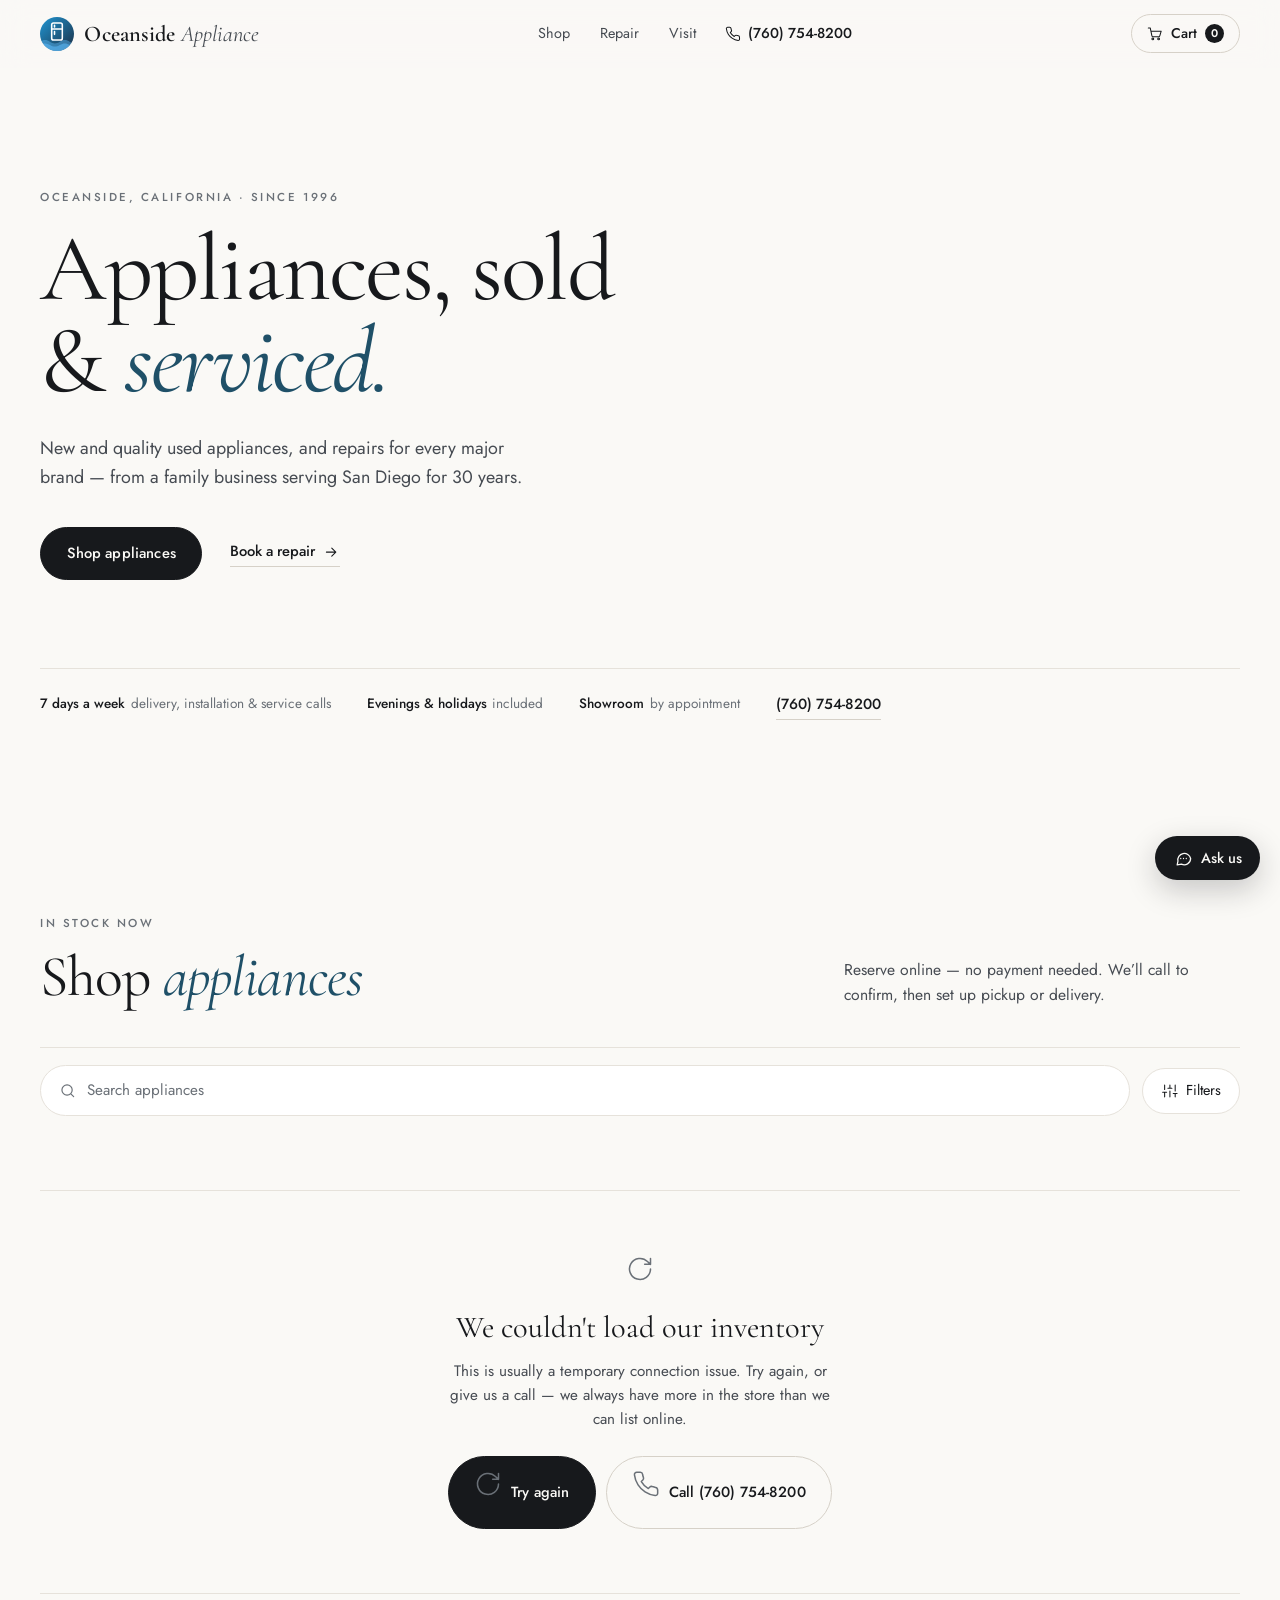
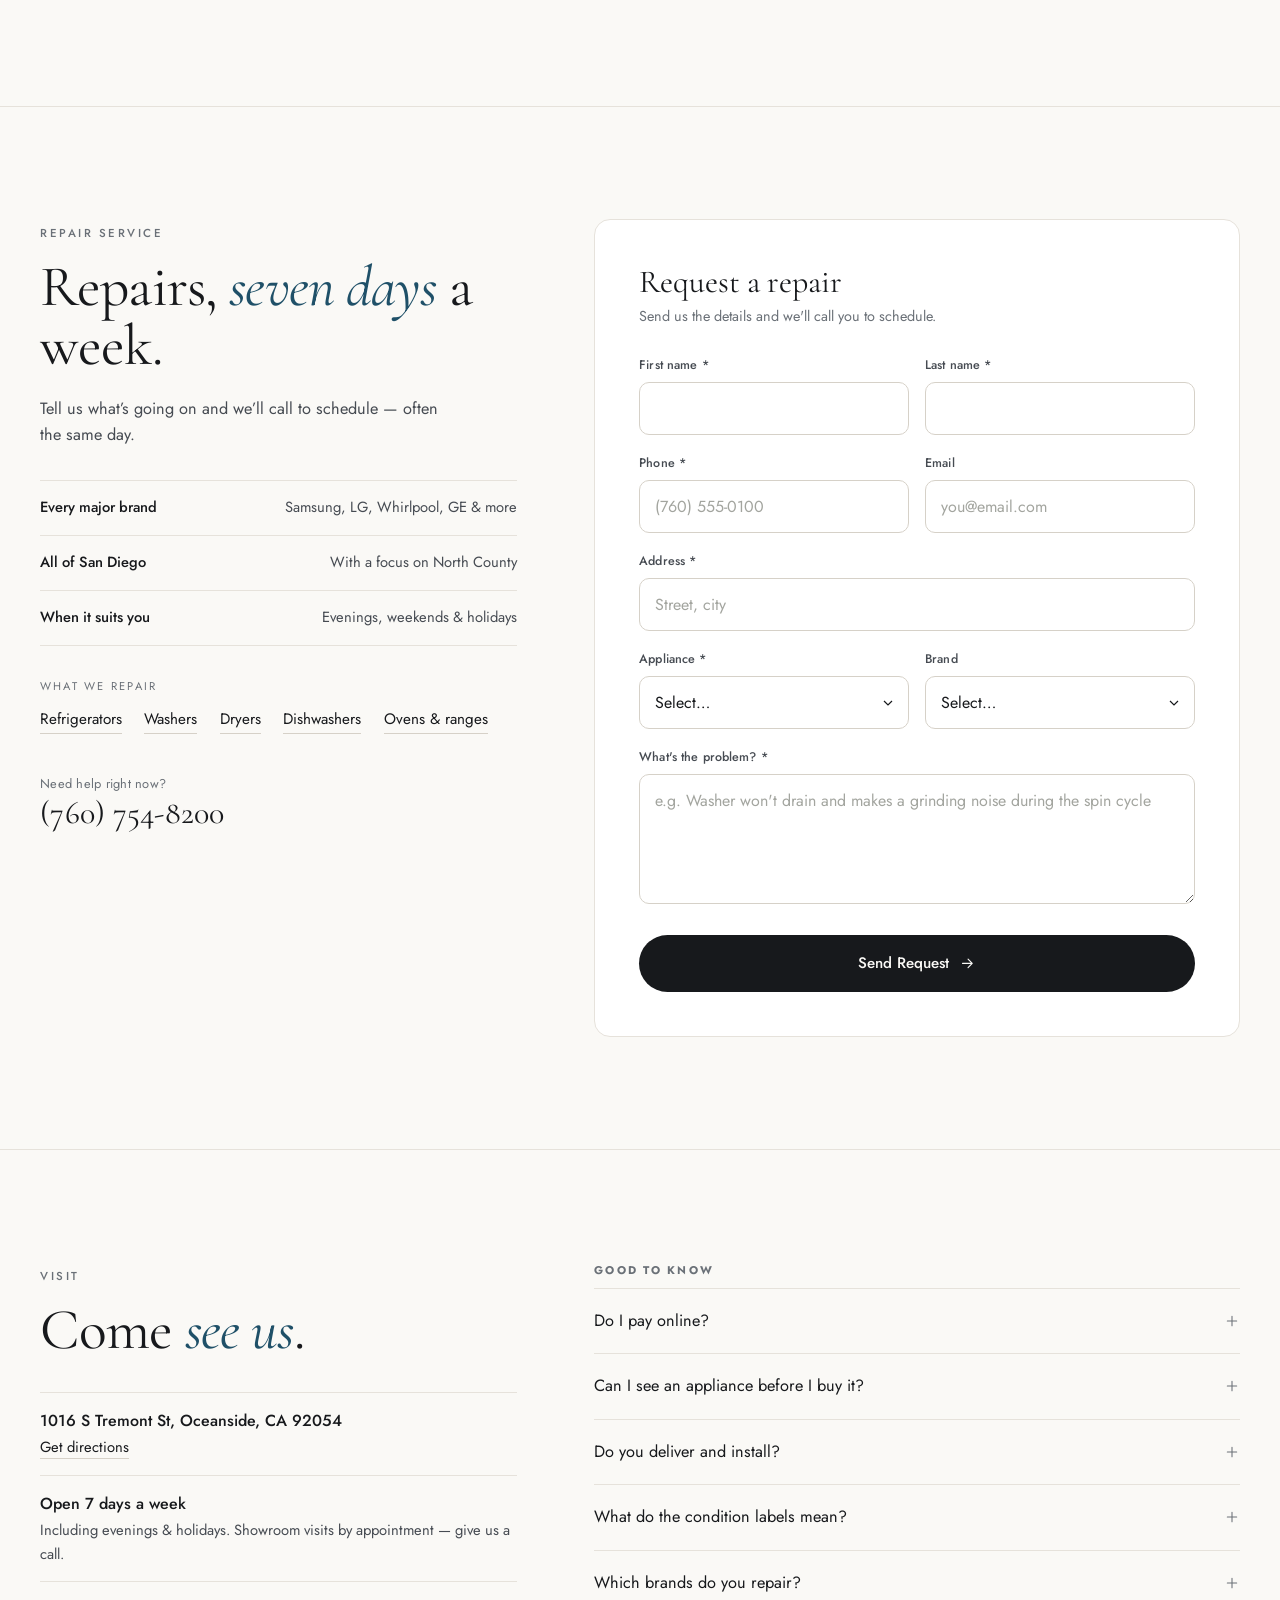
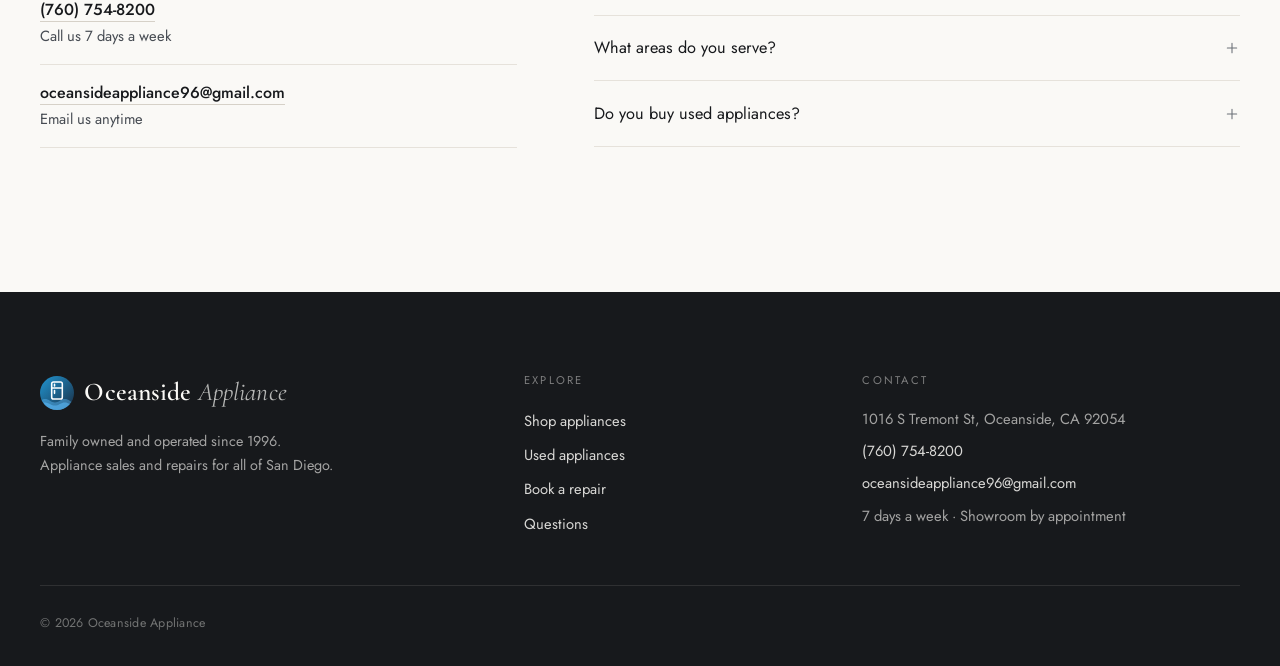
==== commit b78ed42d: "Cleaner specs: no repeats or box labels on the site, and a one-tap specs lookup - Website: the spec " ====
--- a/index.html
+++ b/index.html
@@ -26,7 +26,7 @@
   <link rel="preconnect" href="https://fonts.gstatic.com" crossorigin />
   <link rel="preconnect" href="https://script.google.com" />
   <link rel="stylesheet" href="https://fonts.googleapis.com/css2?family=Cormorant+Garamond:ital,wght@0,400;0,500;0,600;1,400;1,500&family=Jost:wght@400;500;600&display=swap" />
-  <link rel="stylesheet" href="css/styles.css?v=9" />
+  <link rel="stylesheet" href="css/styles.css?v=10" />
 
   <script type="application/ld+json">
   {
@@ -602,11 +602,11 @@
 <!-- ======== TOAST ======== -->
 <div class="toast" id="toast" role="status" aria-live="polite"></div>
 
-<script src="js/core.js?v=9"></script>
-<script src="js/products.js?v=9"></script>
-<script src="js/cart.js?v=9"></script>
-<script src="js/checkout.js?v=9"></script>
-<script src="js/main.js?v=9"></script>
-<script src="js/chat.js?v=9"></script>
+<script src="js/core.js?v=10"></script>
+<script src="js/products.js?v=10"></script>
+<script src="js/cart.js?v=10"></script>
+<script src="js/checkout.js?v=10"></script>
+<script src="js/main.js?v=10"></script>
+<script src="js/chat.js?v=10"></script>
 </body>
 </html>
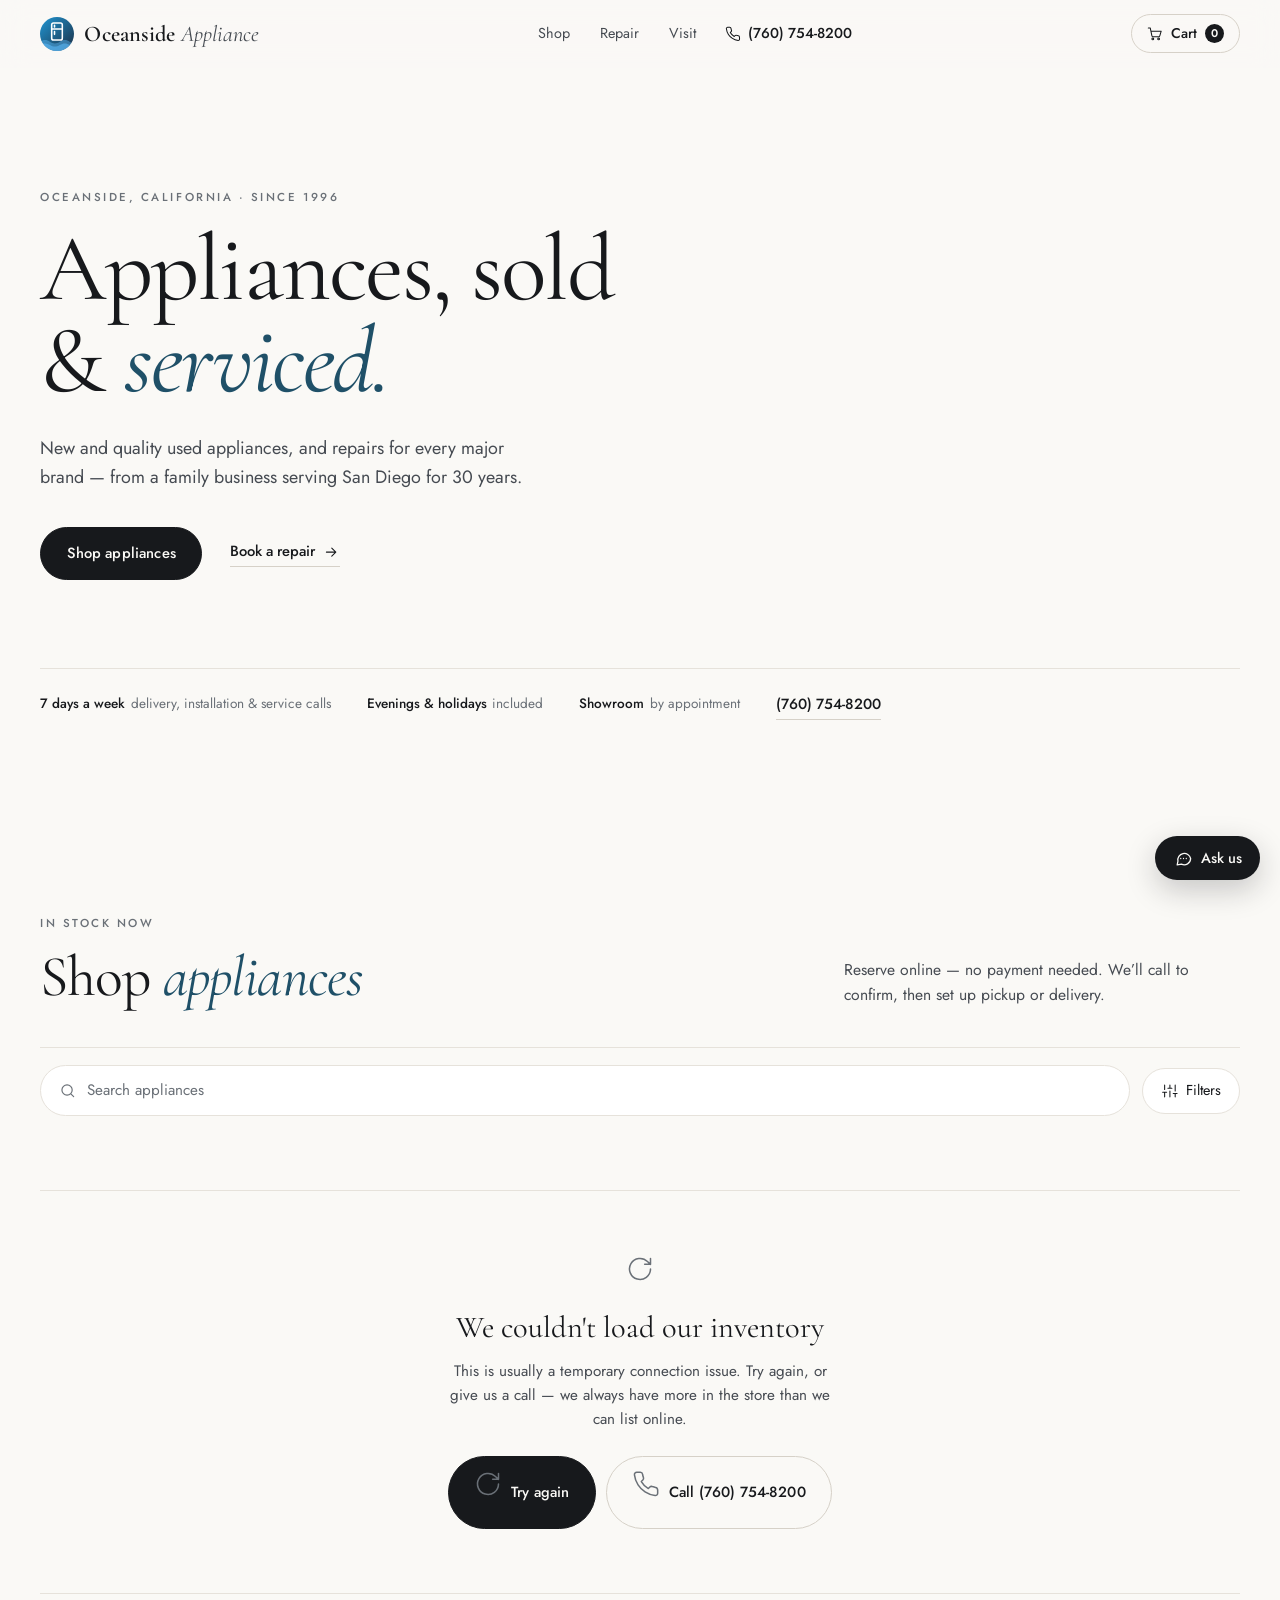
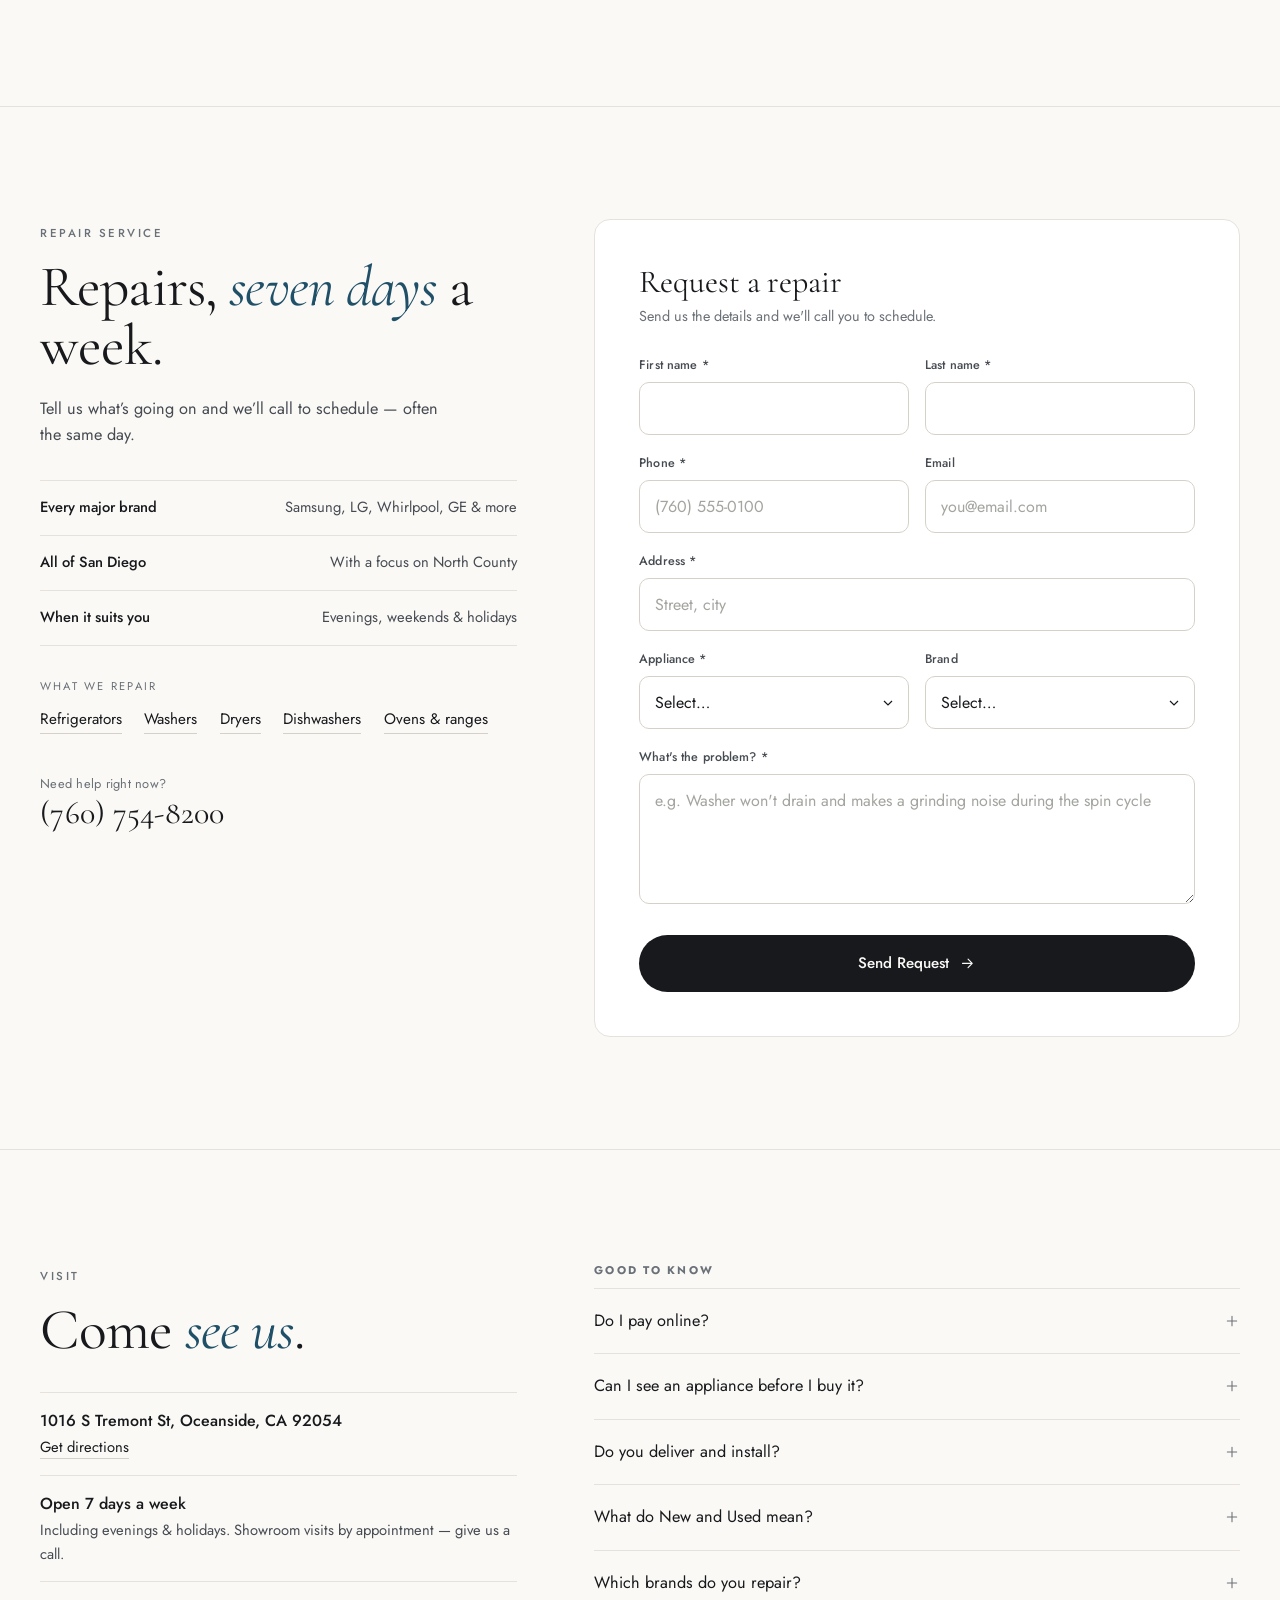
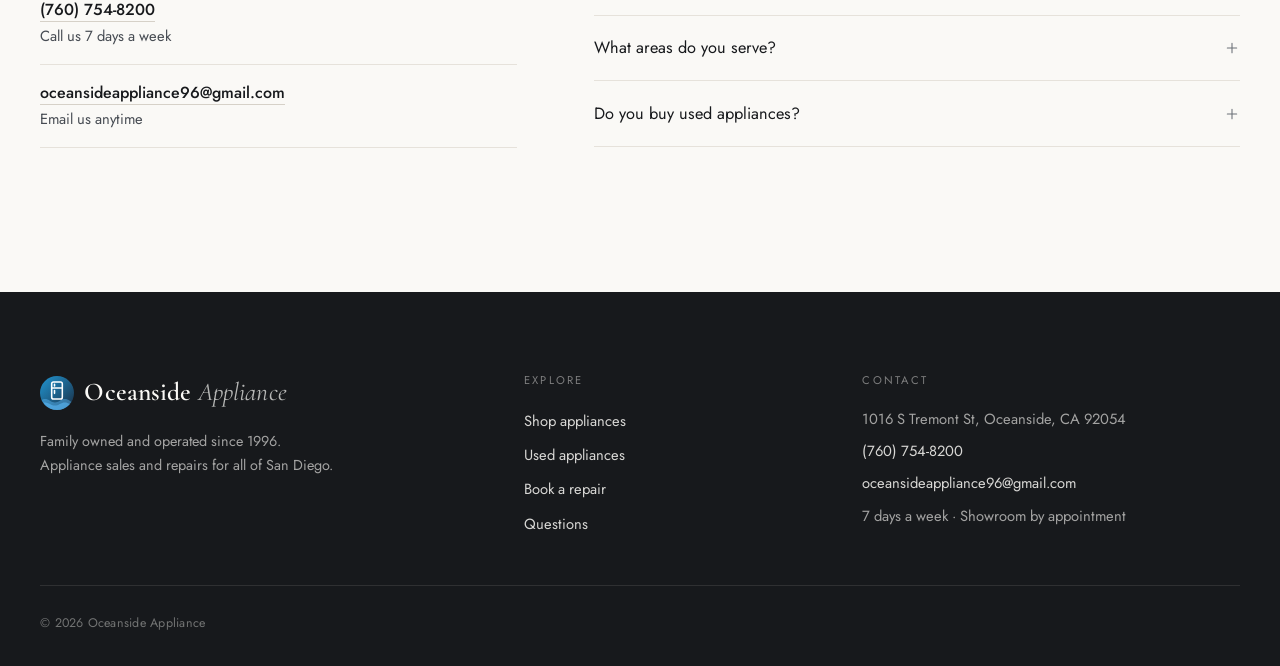
==== commit 9c1dd593: "Simpler product details for customers: six key facts, the rest folded away - Product popup and page " ====
--- a/index.html
+++ b/index.html
@@ -26,7 +26,7 @@
   <link rel="preconnect" href="https://fonts.gstatic.com" crossorigin />
   <link rel="preconnect" href="https://script.google.com" />
   <link rel="stylesheet" href="https://fonts.googleapis.com/css2?family=Cormorant+Garamond:ital,wght@0,400;0,500;0,600;1,400;1,500&family=Jost:wght@400;500;600&display=swap" />
-  <link rel="stylesheet" href="css/styles.css?v=10" />
+  <link rel="stylesheet" href="css/styles.css?v=11" />
 
   <script type="application/ld+json">
   {
@@ -349,14 +349,14 @@
         <details class="faq-item"><summary>Do I pay online?<svg class="ic"><use href="#i-plus"/></svg></summary><div class="faq-a">No. Adding items to your cart and checking out reserves them — no payment is taken online. We call you to confirm the details, then you pay at pickup or delivery.</div></details>
         <details class="faq-item"><summary>Can I see an appliance before I buy it?<svg class="ic"><use href="#i-plus"/></svg></summary><div class="faq-a">Yes. Tap “See it in person” on any used appliance, or call us, and we'll set up a time to come by the store at 1016 S Tremont St.</div></details>
         <details class="faq-item"><summary>Do you deliver and install?<svg class="ic"><use href="#i-plus"/></svg></summary><div class="faq-a">Yes, delivery and installation are available by appointment. Choose “Delivery &amp; install” at checkout and we'll give you a quote when we call.</div></details>
-        <details class="faq-item"><summary>What do the condition labels mean?<svg class="ic"><use href="#i-plus"/></svg></summary><div class="faq-a"><strong>New</strong> is sealed in the box. <strong>New (Open Box)</strong> is unused but the box has been opened. <strong>Used – Excellent / Good / Fair</strong> describe how the appliance looks — ask us about any specific item. <strong>For Parts</strong> is sold for parts only.</div></details>
+        <details class="faq-item"><summary>What do New and Used mean?<svg class="ic"><use href="#i-plus"/></svg></summary><div class="faq-a"><strong>New</strong> means never used — some are open-box, and the description says so. <strong>Used</strong> means previously owned; the description notes any wear, and you&rsquo;re welcome to see it in person first. Items marked <strong>For parts</strong> are sold for parts only.</div></details>
         <details class="faq-item"><summary>Which brands do you repair?<svg class="ic"><use href="#i-plus"/></svg></summary><div class="faq-a">All major brands, including Samsung, LG, Whirlpool, GE, Maytag, Bosch, KitchenAid, Frigidaire and Electrolux. If you're not sure, just ask.</div></details>
         <details class="faq-item"><summary>What areas do you serve?<svg class="ic"><use href="#i-plus"/></svg></summary><div class="faq-a">All of San Diego County, with a focus on North County — Oceanside, Carlsbad, Vista, San Marcos, Escondido and nearby communities.</div></details>
         <details class="faq-item"><summary>Do you buy used appliances?<svg class="ic"><use href="#i-plus"/></svg></summary><div class="faq-a">Occasionally. Give us a call at <a href="tel:+17607548200">(760) 754-8200</a> with the brand, model and condition and we'll let you know.</div></details>
       </div>
     </div>
   </div>
-  <script type="application/ld+json">{"@context": "https://schema.org", "@type": "FAQPage", "mainEntity": [{"@type": "Question", "name": "Do I pay online?", "acceptedAnswer": {"@type": "Answer", "text": "No. Adding items to your cart and checking out reserves them — no payment is taken online. We call you to confirm the details, then you pay at pickup or delivery."}}, {"@type": "Question", "name": "Can I see an appliance before I buy it?", "acceptedAnswer": {"@type": "Answer", "text": "Yes. Tap \"See it in person\" on any used appliance, or call us, and we'll set up a time to come by the store at 1016 S Tremont St."}}, {"@type": "Question", "name": "Do you deliver and install?", "acceptedAnswer": {"@type": "Answer", "text": "Yes, delivery and installation are available by appointment. Choose \"Delivery & install\" at checkout and we'll give you a quote when we call."}}, {"@type": "Question", "name": "What do the condition labels mean?", "acceptedAnswer": {"@type": "Answer", "text": "New is sealed in the box. New (Open Box) is unused but the box has been opened. Used – Excellent / Good / Fair describe how the appliance looks — ask us about any specific item. For Parts is sold for parts only."}}, {"@type": "Question", "name": "Which brands do you repair?", "acceptedAnswer": {"@type": "Answer", "text": "All major brands, including Samsung, LG, Whirlpool, GE, Maytag, Bosch, KitchenAid, Frigidaire and Electrolux. If you're not sure, just ask."}}, {"@type": "Question", "name": "What areas do you serve?", "acceptedAnswer": {"@type": "Answer", "text": "All of San Diego County, with a focus on North County — Oceanside, Carlsbad, Vista, San Marcos, Escondido and nearby communities."}}, {"@type": "Question", "name": "Do you buy used appliances?", "acceptedAnswer": {"@type": "Answer", "text": "Occasionally. Give us a call at (760) 754-8200 with the brand, model and condition and we'll let you know."}}]}</script>
+  <script type="application/ld+json">{"@context": "https://schema.org", "@type": "FAQPage", "mainEntity": [{"@type": "Question", "name": "Do I pay online?", "acceptedAnswer": {"@type": "Answer", "text": "No. Adding items to your cart and checking out reserves them — no payment is taken online. We call you to confirm the details, then you pay at pickup or delivery."}}, {"@type": "Question", "name": "Can I see an appliance before I buy it?", "acceptedAnswer": {"@type": "Answer", "text": "Yes. Tap \"See it in person\" on any used appliance, or call us, and we'll set up a time to come by the store at 1016 S Tremont St."}}, {"@type": "Question", "name": "Do you deliver and install?", "acceptedAnswer": {"@type": "Answer", "text": "Yes, delivery and installation are available by appointment. Choose \"Delivery & install\" at checkout and we'll give you a quote when we call."}}, {"@type": "Question", "name": "What do New and Used mean?", "acceptedAnswer": {"@type": "Answer", "text": "New means never used — some are open-box, and the description says so. Used means previously owned; the description notes any wear, and you're welcome to see it in person first. Items marked For parts are sold for parts only."}}, {"@type": "Question", "name": "Which brands do you repair?", "acceptedAnswer": {"@type": "Answer", "text": "All major brands, including Samsung, LG, Whirlpool, GE, Maytag, Bosch, KitchenAid, Frigidaire and Electrolux. If you're not sure, just ask."}}, {"@type": "Question", "name": "What areas do you serve?", "acceptedAnswer": {"@type": "Answer", "text": "All of San Diego County, with a focus on North County — Oceanside, Carlsbad, Vista, San Marcos, Escondido and nearby communities."}}, {"@type": "Question", "name": "Do you buy used appliances?", "acceptedAnswer": {"@type": "Answer", "text": "Occasionally. Give us a call at (760) 754-8200 with the brand, model and condition and we'll let you know."}}]}</script>
 </section>
 </main>
 
@@ -602,11 +602,11 @@
 <!-- ======== TOAST ======== -->
 <div class="toast" id="toast" role="status" aria-live="polite"></div>
 
-<script src="js/core.js?v=10"></script>
-<script src="js/products.js?v=10"></script>
-<script src="js/cart.js?v=10"></script>
-<script src="js/checkout.js?v=10"></script>
-<script src="js/main.js?v=10"></script>
-<script src="js/chat.js?v=10"></script>
+<script src="js/core.js?v=11"></script>
+<script src="js/products.js?v=11"></script>
+<script src="js/cart.js?v=11"></script>
+<script src="js/checkout.js?v=11"></script>
+<script src="js/main.js?v=11"></script>
+<script src="js/chat.js?v=11"></script>
 </body>
 </html>
--- a/css/styles.css
+++ b/css/styles.css
@@ -347,6 +347,16 @@
 .modal-specs { display: grid; grid-template-columns: 1fr 1fr; gap: 0 1.5rem; border-top: 1px solid var(--line); }
 .spec-item { padding: .7rem 0; border-bottom: 1px solid var(--line); font-size: .88rem; color: var(--ink); }
 .spec-item strong { display: block; font-size: .66rem; font-weight: 500; letter-spacing: .16em; text-transform: uppercase; color: var(--ink-3); margin-bottom: .1rem; }
+.modal-desc.clamp { display: -webkit-box; -webkit-line-clamp: 3; -webkit-box-orient: vertical; overflow: hidden; }
+.read-more { align-self: flex-start; margin-top: -.35rem; padding: 0; border: none; background: none; font: inherit; font-size: .85rem; color: var(--ink); text-decoration: underline; text-underline-offset: .25em; text-decoration-color: var(--line-2); cursor: pointer; }
+.read-more:hover { text-decoration-color: var(--ink); }
+.all-specs summary { list-style: none; cursor: pointer; display: flex; align-items: center; justify-content: space-between; padding: .8rem 0; border-bottom: 1px solid var(--line); font-size: .85rem; color: var(--ink-2); }
+.all-specs summary::-webkit-details-marker { display: none; }
+.all-specs summary::after { content: '+'; font-size: 1.1rem; line-height: 1; color: var(--ink-3); transition: transform .3s var(--ease); }
+.all-specs[open] summary::after { transform: rotate(45deg); }
+.all-specs summary span { margin-left: .45rem; margin-right: auto; font-size: .72rem; color: var(--ink-3); }
+.all-specs summary:hover { color: var(--ink); }
+.all-specs .modal-specs { border-top: none; }
 .modal-actions { display: flex; gap: .6rem; margin-top: .6rem; flex-wrap: wrap; }
 .modal-actions > * { flex: 1 1 180px; }
 .pp-secondary { display: flex; gap: 1.5rem; flex-wrap: wrap; font-size: .85rem; margin-top: .25rem; }
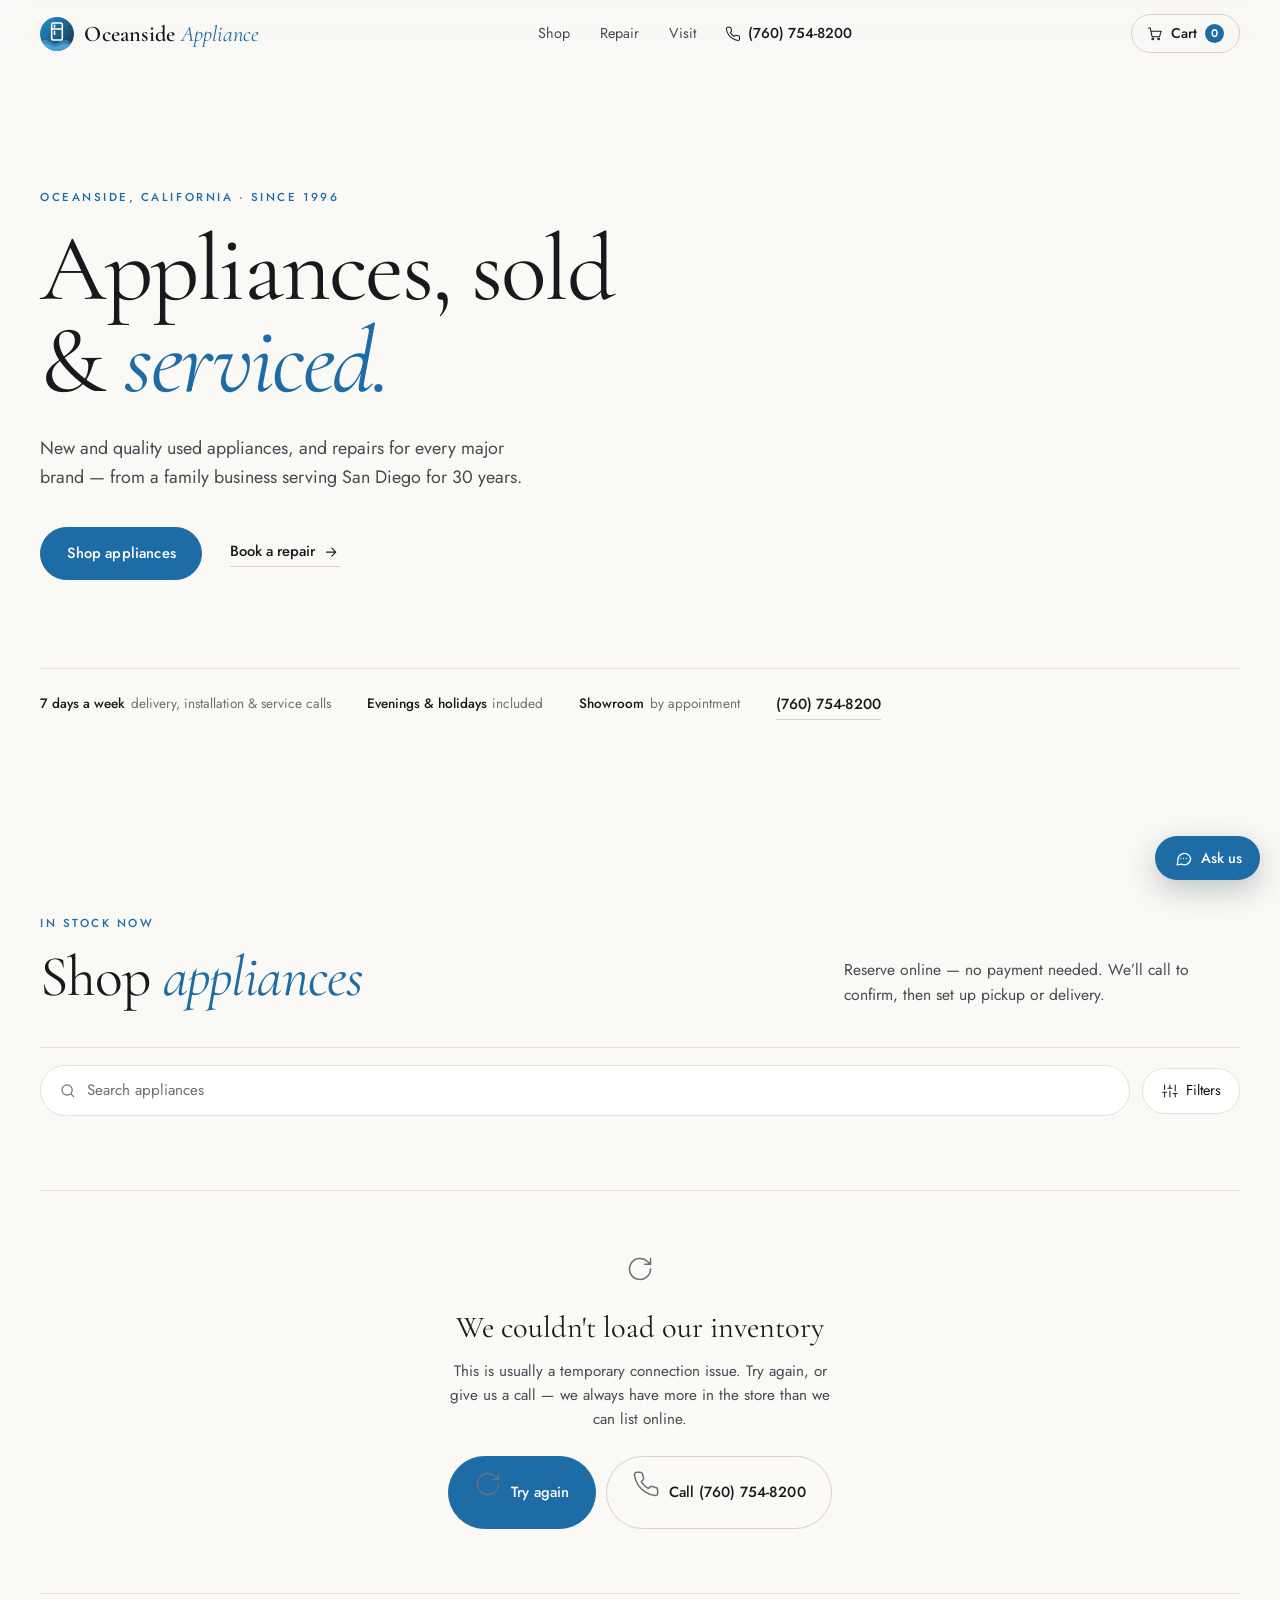
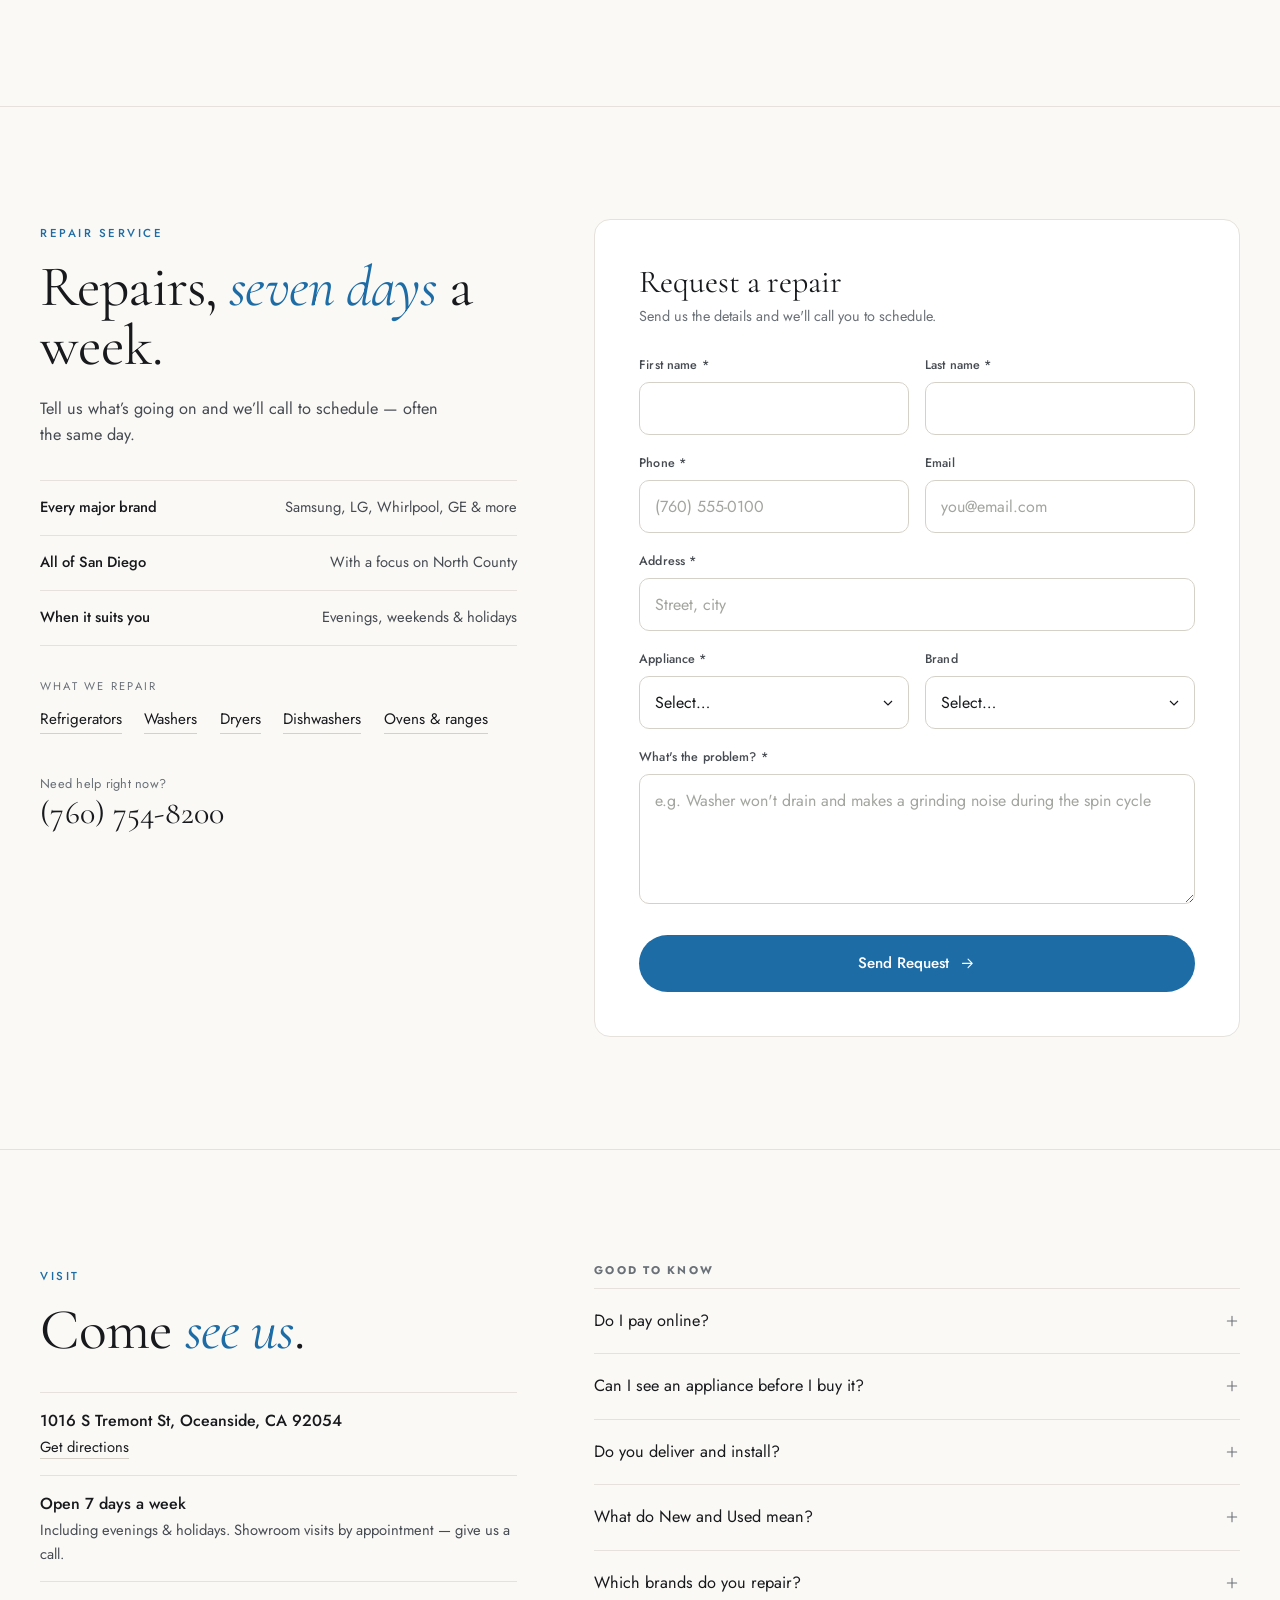
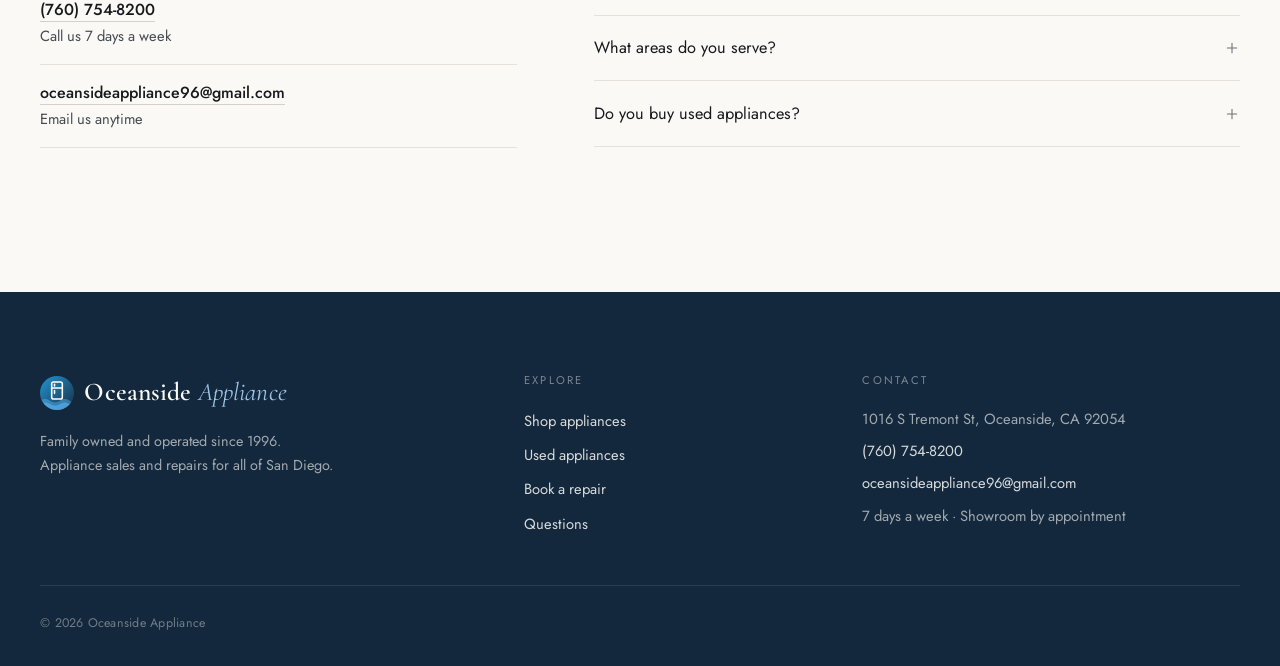
==== commit 71dc7221: "Bring back some ocean blue, as an accent on the website and staff portal - Website: main buttons (Sh" ====
--- a/index.html
+++ b/index.html
@@ -26,7 +26,7 @@
   <link rel="preconnect" href="https://fonts.gstatic.com" crossorigin />
   <link rel="preconnect" href="https://script.google.com" />
   <link rel="stylesheet" href="https://fonts.googleapis.com/css2?family=Cormorant+Garamond:ital,wght@0,400;0,500;0,600;1,400;1,500&family=Jost:wght@400;500;600&display=swap" />
-  <link rel="stylesheet" href="css/styles.css?v=11" />
+  <link rel="stylesheet" href="css/styles.css?v=12" />
 
   <script type="application/ld+json">
   {
@@ -602,11 +602,11 @@
 <!-- ======== TOAST ======== -->
 <div class="toast" id="toast" role="status" aria-live="polite"></div>
 
-<script src="js/core.js?v=11"></script>
-<script src="js/products.js?v=11"></script>
-<script src="js/cart.js?v=11"></script>
-<script src="js/checkout.js?v=11"></script>
-<script src="js/main.js?v=11"></script>
-<script src="js/chat.js?v=11"></script>
+<script src="js/core.js?v=12"></script>
+<script src="js/products.js?v=12"></script>
+<script src="js/cart.js?v=12"></script>
+<script src="js/checkout.js?v=12"></script>
+<script src="js/main.js?v=12"></script>
+<script src="js/chat.js?v=12"></script>
 </body>
 </html>
--- a/css/styles.css
+++ b/css/styles.css
@@ -14,8 +14,11 @@
   --ink:     #17191c;   /* text, primary buttons */
   --ink-2:   #464b52;   /* body copy */
   --ink-3:   #6a7077;   /* muted (4.6:1 on paper) */
-  --accent:  #1f5068;   /* deep sea */
-  --accent-2:#2c6d8c;
+  --accent:  #1d6ca6;   /* ocean blue — buttons, labels, highlights */
+  --accent-2:#2a80bd;
+  --accent-deep: #155582;
+  --night:   #13283d;   /* footer + dark bands */
+  --sky-tint:#eaf2f9;
   --warm:    #9a5b16;   /* "only 1 left" */
   --ok:      #2f6f4f;
   --danger:  #a23a2c;
@@ -46,7 +49,7 @@
 button { font: inherit; color: inherit; }
 a { color: var(--accent); text-underline-offset: .2em; }
 [hidden] { display: none !important; }
-::selection { background: var(--ink); color: var(--paper); }
+::selection { background: var(--accent); color: #fff; }
 :focus-visible { outline: 2px solid var(--accent); outline-offset: 3px; border-radius: 4px; }
 .ic { width: 1.1em; height: 1.1em; flex-shrink: 0; fill: none; stroke: currentColor; stroke-width: 1.6; stroke-linecap: round; stroke-linejoin: round; vertical-align: -0.18em; }
 .sr-only { position: absolute; width: 1px; height: 1px; padding: 0; margin: -1px; overflow: hidden; clip: rect(0,0,0,0); white-space: nowrap; border: 0; }
@@ -54,7 +57,7 @@
 .skip-link { position: absolute; left: 1rem; top: -3rem; background: var(--ink); color: var(--paper); padding: .6rem 1rem; border-radius: 99px; z-index: 5000; text-decoration: none; transition: top .2s; }
 .skip-link:focus { top: 1rem; }
 .wrap { max-width: var(--wrap); margin: 0 auto; }
-.eyebrow, .section-tag { display: inline-block; font-size: .72rem; font-weight: 500; letter-spacing: .22em; text-transform: uppercase; color: var(--ink-3); margin-bottom: 1rem; }
+.eyebrow, .section-tag { display: inline-block; font-size: .72rem; font-weight: 500; letter-spacing: .22em; text-transform: uppercase; color: var(--accent); margin-bottom: 1rem; }
 
 /* ── Header ── */
 .logo-mark { display: inline-block; width: 34px; height: 34px; flex-shrink: 0; background: url("../img/logo.svg") center / contain no-repeat; }
@@ -67,7 +70,7 @@
 .navbar.scrolled { border-bottom-color: var(--line); background: rgba(250,249,246,.94); }
 .nav-logo { display: flex; align-items: center; gap: .65rem; text-decoration: none; color: var(--ink); }
 .nav-logo-text { font-family: var(--font-display); font-size: 1.4rem; font-weight: 600; letter-spacing: .005em; white-space: nowrap; color: var(--ink); }
-.nav-logo-text span { font-weight: 400; font-style: italic; color: var(--ink-2); }
+.nav-logo-text span { font-weight: 400; font-style: italic; color: var(--accent); }
 .nav-links { display: flex; align-items: center; gap: .25rem; list-style: none; }
 .nav-links a { display: inline-flex; align-items: center; gap: .45rem; text-decoration: none; font-size: .9rem; color: var(--ink-2); padding: .5rem .8rem; position: relative; transition: color .2s; }
 .nav-links a::after { content: ''; position: absolute; left: .8rem; right: .8rem; bottom: .3rem; height: 1px; background: currentColor; transform: scaleX(0); transform-origin: left; transition: transform .35s var(--ease); }
@@ -78,7 +81,7 @@
 .nav-actions { display: flex; align-items: center; gap: .35rem; }
 .nav-cart { display: inline-flex; align-items: center; gap: .5rem; cursor: pointer; text-decoration: none; background: none; border: 1px solid var(--line-2); color: var(--ink); border-radius: 99px; padding: .45rem .95rem; font-size: .88rem; font-weight: 500; transition: border-color .2s, background .2s; }
 .nav-cart:hover { border-color: var(--ink); }
-.cart-count { display: inline-flex; align-items: center; justify-content: center; min-width: 19px; height: 19px; padding: 0 5px; border-radius: 99px; background: var(--ink); color: var(--paper); font-size: .7rem; font-weight: 600; }
+.cart-count { display: inline-flex; align-items: center; justify-content: center; min-width: 19px; height: 19px; padding: 0 5px; border-radius: 99px; background: var(--accent); color: #fff; font-size: .7rem; font-weight: 600; }
 .cart-count.bump { animation: bump .45s var(--ease); }
 @keyframes bump { 30% { transform: scale(1.35); } 100% { transform: scale(1); } }
 .hamburger { display: none; flex-direction: column; justify-content: center; gap: 6px; width: 42px; height: 42px; background: none; border: none; cursor: pointer; padding: 0 10px; }
@@ -93,9 +96,9 @@
   padding: .85rem 1.6rem; border-radius: 99px; font-family: var(--font-body); font-size: .92rem; font-weight: 500; letter-spacing: .01em;
   text-decoration: none; cursor: pointer; transition: background .25s, color .25s, border-color .25s;
 }
-.btn-primary { background: var(--ink); color: var(--paper); border: 1px solid var(--ink); }
-.btn-primary:hover { background: var(--accent); border-color: var(--accent); }
-.btn-primary:disabled { opacity: .45; cursor: not-allowed; background: var(--ink); }
+.btn-primary { background: var(--accent); color: #fff; border: 1px solid var(--accent); }
+.btn-primary:hover { background: var(--accent-deep); border-color: var(--accent-deep); }
+.btn-primary:disabled { opacity: .45; cursor: not-allowed; background: var(--accent); }
 .btn-outline { background: transparent; color: var(--ink); border: 1px solid var(--line-2); }
 .btn-outline:hover { border-color: var(--ink); }
 .btn-ghost { background: none; border: 1px solid transparent; color: var(--ink-2); padding-inline: 1rem; }
@@ -132,7 +135,7 @@
 .chip { display: inline-flex; align-items: baseline; gap: .4rem; flex-shrink: 0; padding: .7rem 0; background: none; border: none; border-bottom: 1.5px solid transparent; margin-bottom: -1px; font-size: .92rem; color: var(--ink-3); cursor: pointer; white-space: nowrap; transition: color .2s, border-color .2s; }
 .chip .ic { display: none; }
 .chip:hover { color: var(--ink); }
-.chip[aria-pressed="true"] { color: var(--ink); border-bottom-color: var(--ink); }
+.chip[aria-pressed="true"] { color: var(--ink); border-bottom-color: var(--accent); }
 .chip .count { font-size: .72rem; color: var(--ink-3); }
 .chip.empty { opacity: .45; }
 .shop-controls { display: flex; gap: .75rem; align-items: center; }
@@ -143,7 +146,7 @@
 .search-box input::placeholder { color: var(--ink-3); }
 .filter-toggle { flex-shrink: 0; display: inline-flex; align-items: center; gap: .5rem; height: 46px; padding: 0 1.15rem; border-radius: 99px; border: 1px solid var(--line); background: var(--surface); color: var(--ink); cursor: pointer; font-size: .9rem; transition: border-color .2s; }
 .filter-toggle:hover, .filter-toggle[aria-expanded="true"] { border-color: var(--ink); }
-.filter-badge { display: inline-flex; align-items: center; justify-content: center; min-width: 18px; height: 18px; padding: 0 5px; border-radius: 99px; background: var(--ink); color: var(--paper); font-size: .68rem; font-weight: 600; }
+.filter-badge { display: inline-flex; align-items: center; justify-content: center; min-width: 18px; height: 18px; padding: 0 5px; border-radius: 99px; background: var(--accent); color: #fff; font-size: .68rem; font-weight: 600; }
 .filter-panel { display: grid; grid-template-columns: repeat(4, minmax(0,1fr)) auto; gap: 1rem 1.25rem; align-items: end; margin-top: 1rem; padding: 1.25rem 0 .25rem; border-top: 1px solid var(--line); }
 .filter-panel:not(.open) { display: none; }
 .filter-group { display: flex; flex-direction: column; gap: .4rem; min-width: 0; }
@@ -185,7 +188,7 @@
 .btn-add-cart, .btn-view { display: inline-flex; align-items: center; justify-content: center; gap: .3rem; height: 34px; padding: 0 .95rem; border-radius: 99px; font-size: .8rem; font-weight: 500; cursor: pointer; white-space: nowrap; transition: background .2s, color .2s, border-color .2s; }
 .btn-add-cart { background: transparent; color: var(--ink); border: 1px solid var(--line-2); }
 .btn-add-cart .ic { width: 13px; height: 13px; }
-.btn-add-cart:hover:not(:disabled) { background: var(--ink); border-color: var(--ink); color: var(--paper); }
+.btn-add-cart:hover:not(:disabled) { background: var(--accent); border-color: var(--accent); color: #fff; }
 .btn-add-cart:disabled { color: var(--ink-3); border-color: var(--line); cursor: default; }
 .btn-add-cart.added { background: var(--ok); border-color: var(--ok); color: #fff; }
 .btn-view { width: 34px; padding: 0; background: transparent; color: var(--ink-2); border: 1px solid var(--line); }
@@ -255,8 +258,8 @@
 .form-group.invalid input, .form-group.invalid select, .form-group.invalid textarea, input.error { border-color: var(--danger); }
 .field-error { display: block; font-size: .78rem; color: var(--danger); margin-top: .3rem; animation: fadeIn .2s ease; }
 .form-error { display: flex; gap: .6rem; align-items: flex-start; background: #fbf1ee; color: #84291d; border: 1px solid #efd3cc; border-radius: var(--radius); padding: .8rem 1rem; font-size: .9rem; margin: .25rem 0 1rem; }
-.btn-submit { width: 100%; display: inline-flex; align-items: center; justify-content: center; gap: .6rem; background: var(--ink); color: var(--paper); border: none; padding: 1rem; border-radius: 99px; font: inherit; font-size: .95rem; font-weight: 500; cursor: pointer; transition: background .25s; margin-top: .35rem; }
-.btn-submit:hover { background: var(--accent); }
+.btn-submit { width: 100%; display: inline-flex; align-items: center; justify-content: center; gap: .6rem; background: var(--accent); color: #fff; border: none; padding: 1rem; border-radius: 99px; font: inherit; font-size: .95rem; font-weight: 500; cursor: pointer; transition: background .25s; margin-top: .35rem; }
+.btn-submit:hover { background: var(--accent-deep); }
 .btn-submit:disabled { opacity: .6; cursor: progress; }
 .spinner { width: 16px; height: 16px; border: 1.5px solid rgba(255,255,255,.35); border-top-color: #fff; border-radius: 50%; animation: spin .7s linear infinite; }
 @keyframes spin { to { transform: rotate(360deg); } }
@@ -287,10 +290,10 @@
 .map-card { display: none; }
 
 /* ── Footer ── */
-.footer { background: var(--ink); color: rgba(250,249,246,.62); padding: clamp(3.5rem, 7vw, 5rem) var(--gutter) 2rem; }
+.footer { background: var(--night); color: rgba(250,249,246,.62); padding: clamp(3.5rem, 7vw, 5rem) var(--gutter) 2rem; }
 .footer-grid { max-width: var(--wrap); margin: 0 auto; display: grid; grid-template-columns: 1.5fr 1fr 1.3fr; gap: 3rem; padding-bottom: 3rem; }
 .footer .nav-logo-text { color: var(--paper); font-size: 1.6rem; }
-.footer .nav-logo-text span { color: rgba(250,249,246,.7); }
+.footer .nav-logo-text span { color: #9cc4e4; }
 .footer-desc { font-size: .9rem; line-height: 1.7; max-width: 34ch; margin-top: 1rem; }
 .footer-col-title { font-size: .7rem; letter-spacing: .2em; text-transform: uppercase; color: rgba(250,249,246,.45); margin-bottom: 1.1rem; }
 .footer-links { list-style: none; display: grid; gap: .55rem; }
@@ -411,8 +414,8 @@
 .cart-total-label { font-size: .9rem; color: var(--ink-2); }
 .cart-total-amount { font-size: 1.4rem; font-weight: 500; color: var(--ink); }
 .cart-note { display: flex; align-items: center; gap: .45rem; font-size: .8rem; color: var(--ink-3); margin: .3rem 0 1.1rem; }
-.btn-checkout { width: 100%; display: inline-flex; align-items: center; justify-content: center; gap: .55rem; background: var(--ink); color: var(--paper); border: none; padding: 1rem; border-radius: 99px; font: inherit; font-size: .95rem; font-weight: 500; cursor: pointer; transition: background .25s; }
-.btn-checkout:hover { background: var(--accent); }
+.btn-checkout { width: 100%; display: inline-flex; align-items: center; justify-content: center; gap: .55rem; background: var(--accent); color: #fff; border: none; padding: 1rem; border-radius: 99px; font: inherit; font-size: .95rem; font-weight: 500; cursor: pointer; transition: background .25s; }
+.btn-checkout:hover { background: var(--accent-deep); }
 
 /* ── Checkout ── */
 .checkout-overlay { padding: 1.5rem; }
@@ -423,7 +426,7 @@
 .checkout-step { display: flex; align-items: center; gap: .5rem; color: var(--ink-3); font-size: .82rem; letter-spacing: .02em; }
 .step-dot { width: 24px; height: 24px; border-radius: 50%; display: inline-flex; align-items: center; justify-content: center; font-size: .74rem; font-weight: 500; border: 1px solid var(--line-2); color: var(--ink-3); transition: all .3s; }
 .checkout-step.active { color: var(--ink); }
-.checkout-step.active .step-dot { background: var(--ink); border-color: var(--ink); color: var(--paper); }
+.checkout-step.active .step-dot { background: var(--accent); border-color: var(--accent); color: #fff; }
 .checkout-step.done .step-dot { background: var(--ok); border-color: var(--ok); color: #fff; }
 .step-line { width: 44px; height: 1px; background: var(--line-2); }
 .checkout-body { padding: 2rem; }
@@ -486,7 +489,7 @@
 .check-list li::before { content: ''; position: absolute; left: .15rem; top: 50%; width: 11px; height: 6px; border-left: 1.5px solid var(--accent); border-bottom: 1.5px solid var(--accent); transform: translateY(-70%) rotate(-45deg); }
 .brand-chips { display: flex; flex-wrap: wrap; gap: .4rem .5rem; margin-bottom: .5rem; }
 .brand-chips span { padding: .35rem .8rem; border-radius: 99px; border: 1px solid var(--line); color: var(--ink-2); font-size: .85rem; }
-.cta-band { background: var(--ink); color: var(--paper); }
+.cta-band { background: var(--night); color: var(--paper); }
 .section.cta-band + .section, .section + .section.cta-band { border-top: none; }
 .cta-band .content-h { color: var(--paper); }
 .cta-band .content-p { color: rgba(250,249,246,.65); margin: 0; }
@@ -494,7 +497,7 @@
 .subpage main:has(> .cta-band:last-child) + .footer { padding-top: 0; }
 .subpage main:has(> .cta-band:last-child) + .footer .footer-grid { padding-top: clamp(2.5rem, 5vw, 3.5rem); border-top: 1px solid rgba(250,249,246,.1); }
 .cta-inner { display: flex; justify-content: space-between; align-items: center; gap: 1.5rem; flex-wrap: wrap; }
-.cta-band .btn-primary { background: var(--paper); color: var(--ink); border-color: var(--paper); }
+.cta-band .btn-primary { background: var(--paper); color: var(--night); border-color: var(--paper); }
 .cta-band .btn-primary:hover { background: #fff; }
 .cta-band .btn-outline { color: var(--paper); border-color: rgba(250,249,246,.3); }
 .cta-band .btn-outline:hover { border-color: var(--paper); }
@@ -608,9 +611,9 @@
 .chat-launcher {
   position: fixed; right: 1.25rem; bottom: calc(1.25rem + env(safe-area-inset-bottom)); z-index: 1600;
   display: inline-flex; align-items: center; gap: .5rem; padding: .75rem 1.15rem; border: none; border-radius: 99px;
-  background: var(--ink); color: var(--paper); font: 500 .9rem var(--font-body); cursor: pointer; box-shadow: 0 10px 30px rgba(23,25,28,.22); transition: background .25s;
-}
-.chat-launcher:hover { background: var(--accent); }
+  background: var(--accent); color: #fff; font: 500 .9rem var(--font-body); cursor: pointer; box-shadow: 0 10px 30px rgba(19,40,61,.25); transition: background .25s;
+}
+.chat-launcher:hover { background: var(--accent-deep); }
 .chat-launcher .ic { width: 19px; height: 19px; }
 .chat-launcher[hidden] { display: none; }
 .chat-panel {
@@ -628,7 +631,7 @@
 .chat-msg { display: flex; }
 .chat-msg.me { justify-content: flex-end; }
 .chat-bubble { max-width: 86%; padding: .65rem .9rem; border-radius: 16px; font-size: .92rem; line-height: 1.5; color: var(--ink); background: var(--surface); border: 1px solid var(--line); border-bottom-left-radius: 4px; overflow-wrap: anywhere; }
-.chat-msg.me .chat-bubble { background: var(--ink); color: var(--paper); border-color: var(--ink); border-radius: 16px; border-bottom-right-radius: 4px; }
+.chat-msg.me .chat-bubble { background: var(--accent); color: #fff; border-color: var(--accent); border-radius: 16px; border-bottom-right-radius: 4px; }
 .chat-bubble a { color: var(--accent); font-weight: 500; }
 .chat-msg.me .chat-bubble a { color: var(--paper); }
 .chat-suggest { display: flex; flex-wrap: wrap; gap: .4rem; }
@@ -639,8 +642,8 @@
 .chat-products a small { grid-row: 2; color: var(--ink-3); font-weight: 400; font-size: .78rem; }
 .chat-products a .ic { grid-row: 1 / 3; grid-column: 2; color: var(--ink-3); }
 .chat-products a:hover { border-color: var(--ink); }
-.chat-action { display: inline-flex; align-items: center; gap: .4rem; margin-top: .55rem; padding: .45rem .85rem; border-radius: 99px; background: var(--ink); color: var(--paper) !important; text-decoration: none; font-size: .82rem; }
-.chat-action:hover { background: var(--accent); }
+.chat-action { display: inline-flex; align-items: center; gap: .4rem; margin-top: .55rem; padding: .45rem .85rem; border-radius: 99px; background: var(--accent); color: #fff !important; text-decoration: none; font-size: .82rem; }
+.chat-action:hover { background: var(--accent-deep); }
 .chat-typing { display: inline-flex; gap: .25rem; padding: .75rem .9rem; }
 .chat-typing i { width: 6px; height: 6px; border-radius: 50%; background: var(--ink-3); animation: chatdot 1.2s infinite ease-in-out; }
 .chat-typing i:nth-child(2) { animation-delay: .15s; }
@@ -650,7 +653,7 @@
 .chat-form .hp-field { position: absolute; left: -9999px; width: 1px; height: 1px; opacity: 0; }
 .chat-input { flex: 1; min-width: 0; border: 1px solid var(--line); border-radius: 99px; padding: .65rem 1rem; font: 16px var(--font-body); color: var(--ink); background: var(--paper); outline: none; }
 .chat-input:focus { border-color: var(--ink); }
-.chat-send { flex-shrink: 0; width: 44px; height: 44px; border: none; border-radius: 50%; background: var(--ink); color: var(--paper); cursor: pointer; display: inline-flex; align-items: center; justify-content: center; }
+.chat-send { flex-shrink: 0; width: 44px; height: 44px; border: none; border-radius: 50%; background: var(--accent); color: #fff; cursor: pointer; display: inline-flex; align-items: center; justify-content: center; }
 .chat-send:disabled { opacity: .5; cursor: progress; }
 .chat-note { padding: 0 1rem .65rem; font-size: .72rem; color: var(--ink-3); background: var(--surface); }
 .chat-note a { color: inherit; }
